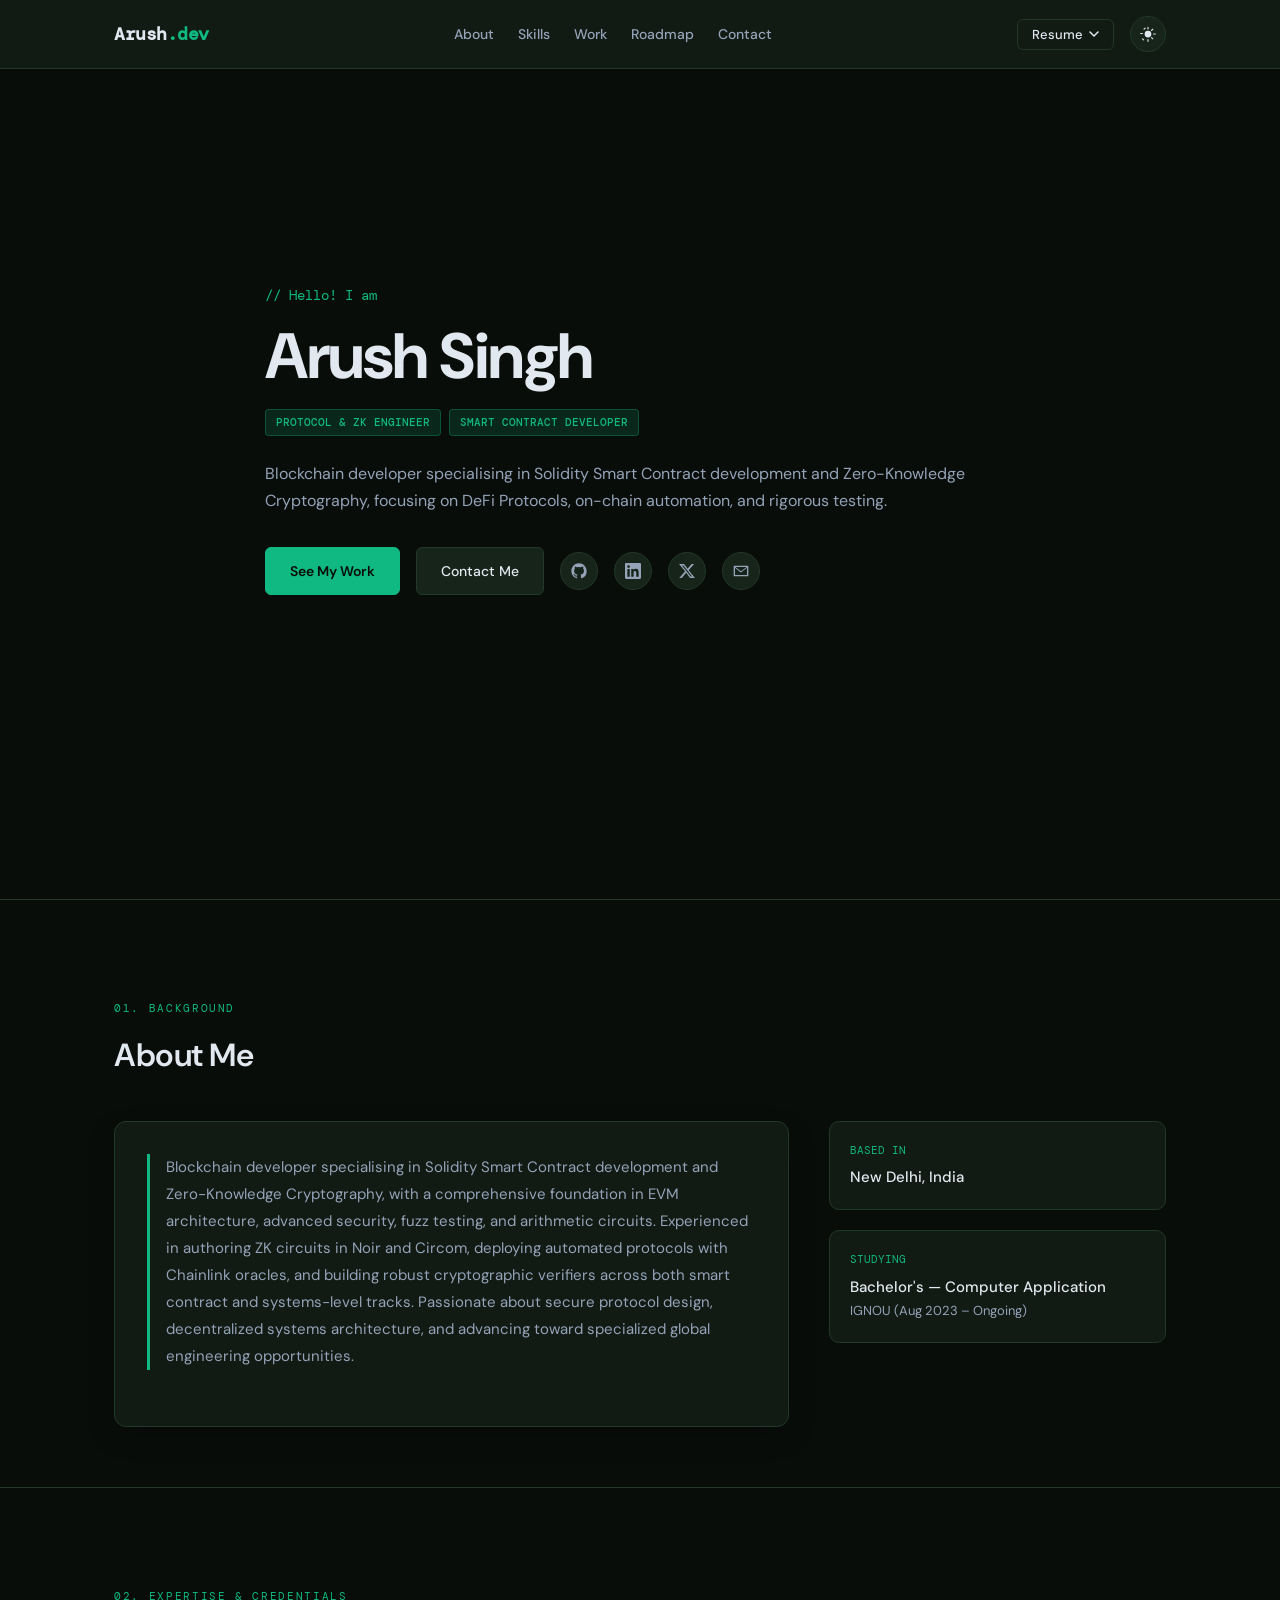
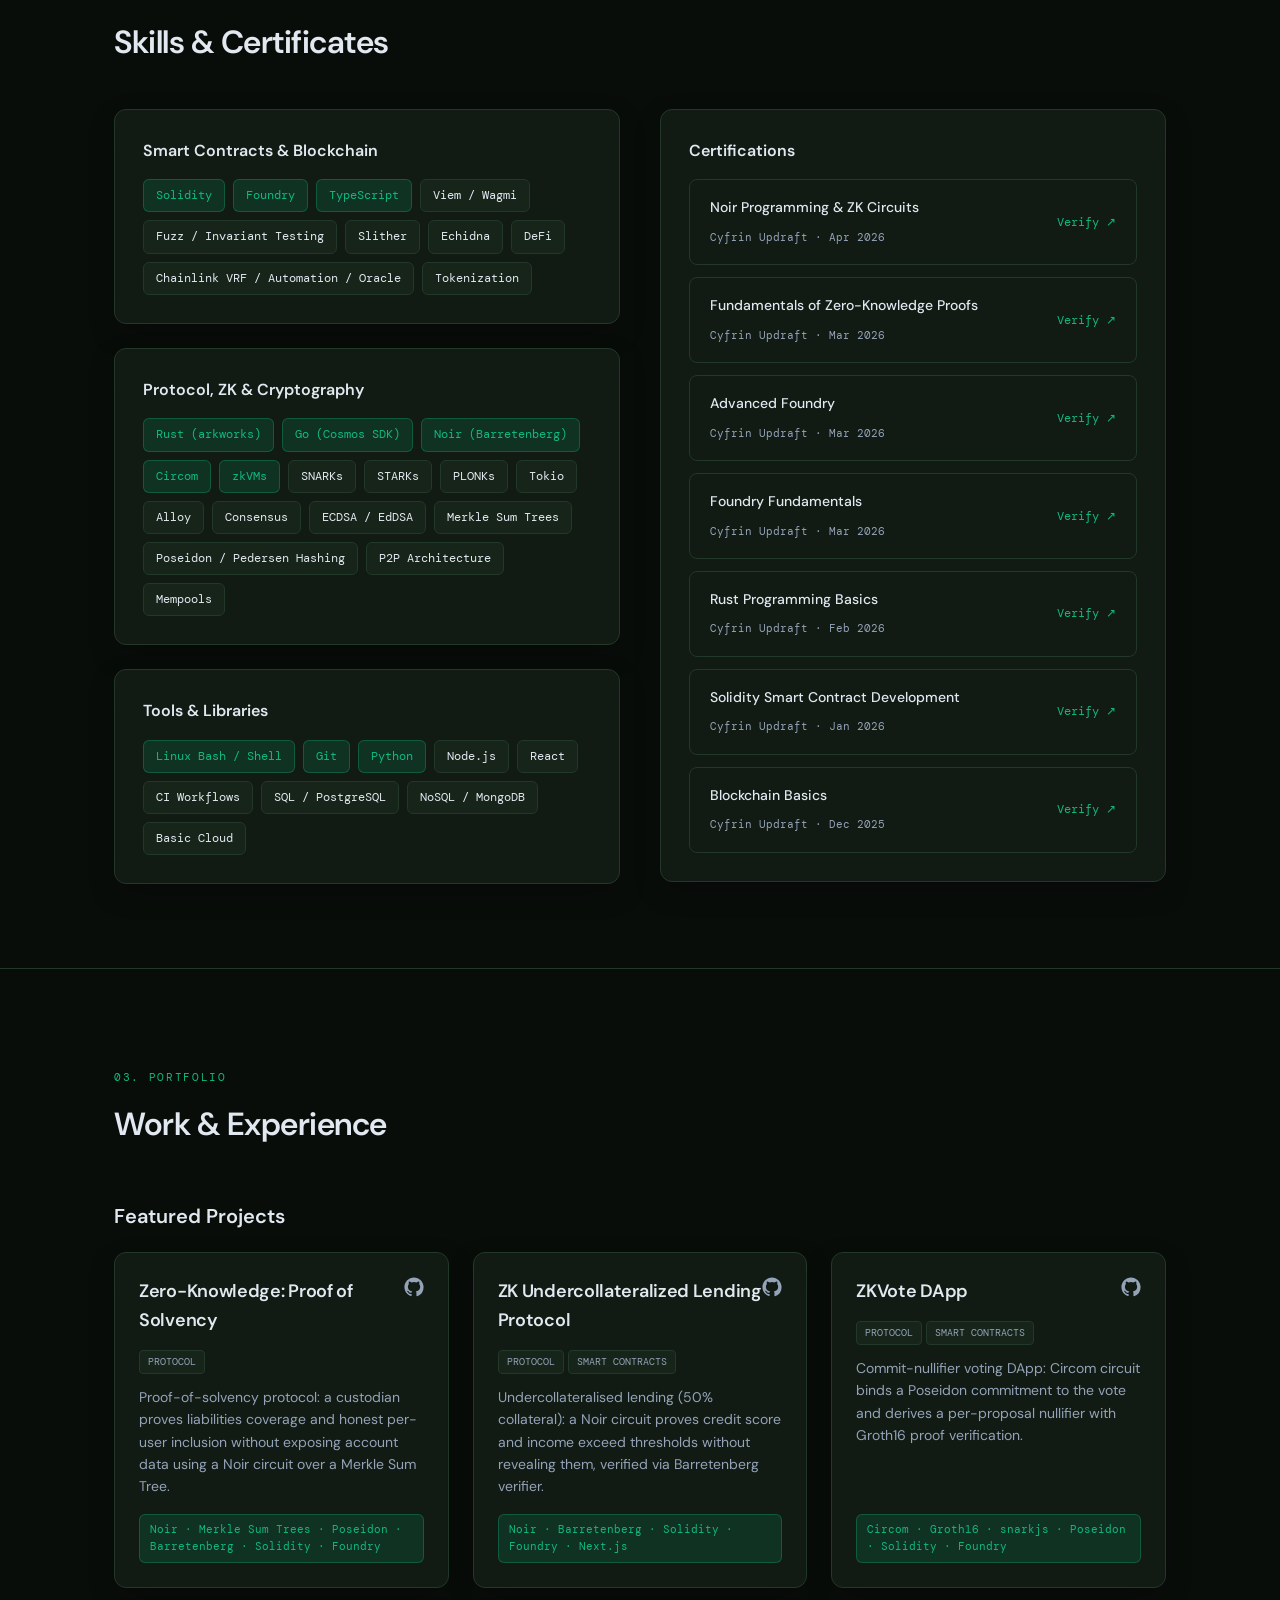
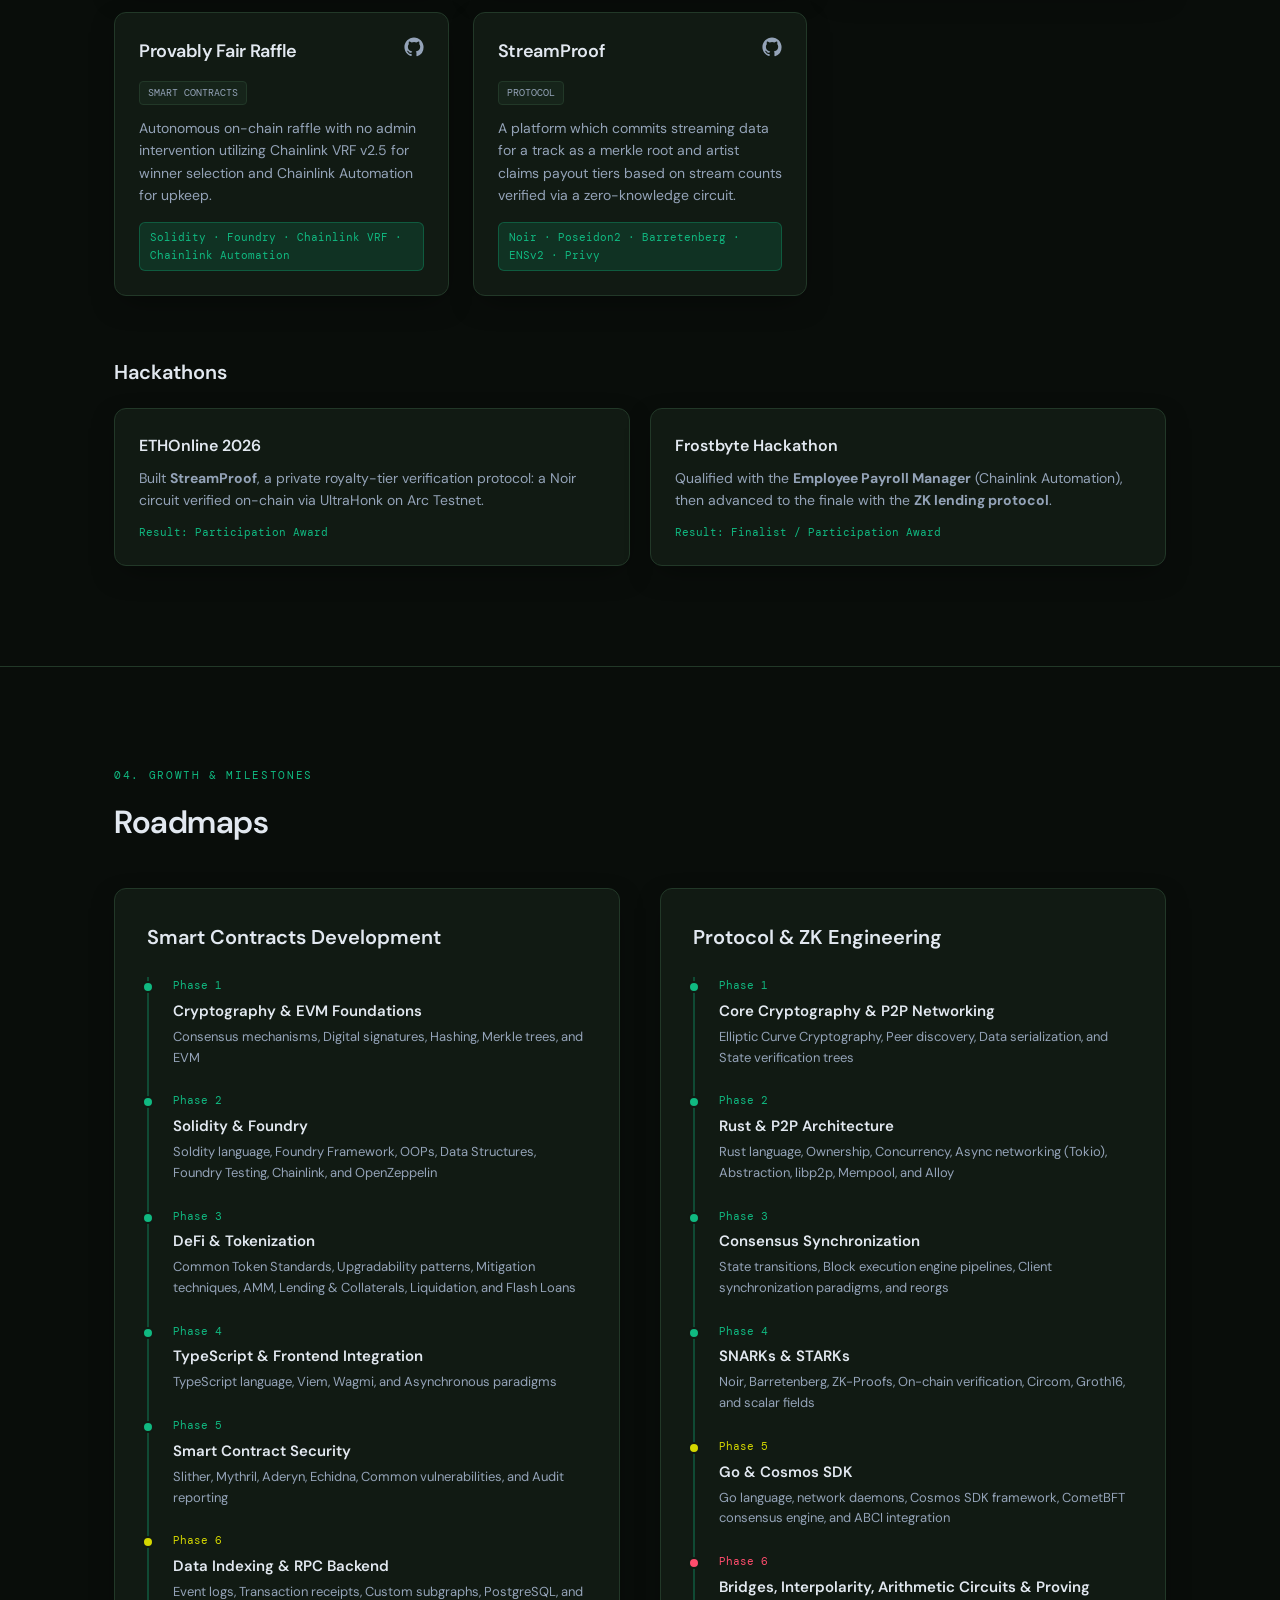
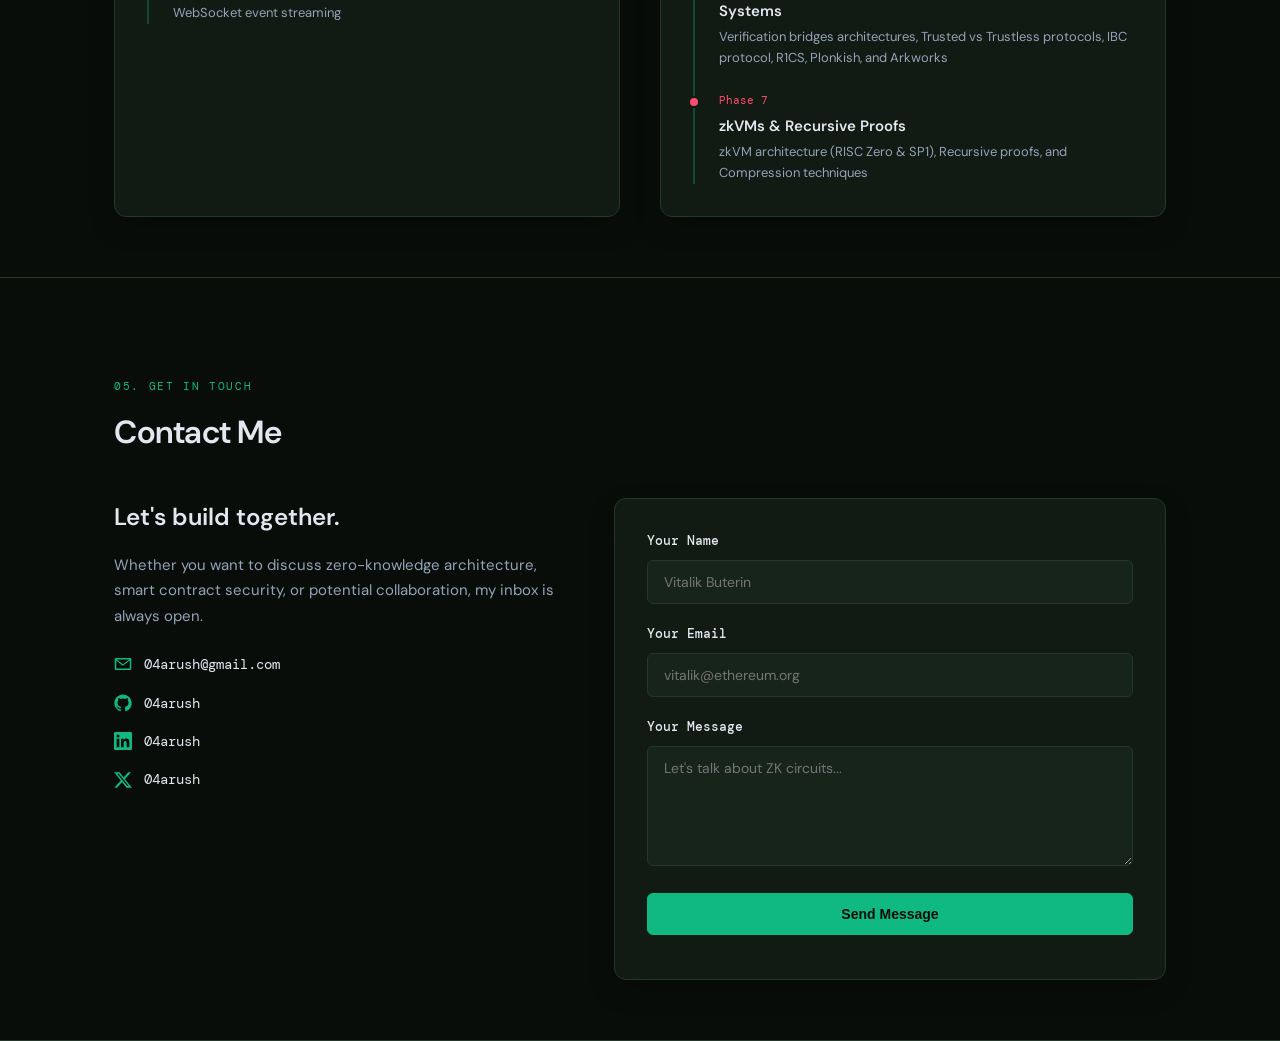
==== index.html @ 9baebab7 "Updated Portfolio" ====
<!DOCTYPE html>
<html lang="en" data-theme="dark">
<head>
    <meta charset="UTF-8">
    <meta name="viewport" content="width=device-width, initial-scale=1.0">
    <title>Arush Singh – Portfolio</title>
    <link href="https://fonts.googleapis.com/css2?family=DM+Sans:wght@300;400;500;600&amp;family=DM+Mono:wght@400;500&amp;display=swap" rel="stylesheet">
    <link rel="stylesheet" href="style.css">
</head>
<body>

    <!-- Permanent Header -->
    <header>
        <div class="nav-container">
            <a href="#" class="logo">Arush<span>.dev</span></a>
            <ul class="nav-links">
                <li><a href="#about">About</a></li>
                <li><a href="#skills">Skills</a></li>
                <li><a href="#work">Work</a></li>
                <li><a href="#roadmap">Roadmap</a></li>
                <li><a href="#contact">Contact</a></li>
            </ul>
            <div class="nav-right">
                <!-- Resume Dropdown -->
                <div class="resume-dropdown-wrapper">
                    <button class="resume-btn" id="resumeToggleBtn">
                        Resume
                        <svg width="10" height="6" viewBox="0 0 10 6" fill="none" xmlns="http://www.w3.org/2000/svg"><path d="M1 1L5 5L9 1" stroke="currentColor" stroke-width="1.5" stroke-linecap="round" stroke-linejoin="round"/></svg>
                    </button>
                    <div class="resume-popup" id="resumePopup">
                        <a href="sc_dev_resume.pdf">Smart Contracts Dev. Resume</a>
                        <a href="zk_eng_resume.pdf">Protocol &amp; ZK Eng. Resume</a>
                    </div>
                </div>

                <!-- Dark/Light Theme Switch -->
                <button class="theme-switch" id="themeSwitch" aria-label="Toggle Theme">
                    <!-- Sun Icon -->
                    <svg class="sun-icon" viewBox="0 0 24 24"><path d="M12 2.25a.75.75 0 0 1 .75.75v2.25a.75.75 0 0 1-1.5 0V3a.75.75 0 0 1 .75-.75ZM7.5 12a4.5 4.5 0 1 1 9 0 4.5 4.5 0 0 1-9 0ZM18.894 6.166a.75.75 0 0 0-1.06-1.06l-1.591 1.59a.75.75 0 1 0 1.06 1.061l1.591-1.59ZM21.75 11.25a.75.75 0 0 1 0 1.5h-2.25a.75.75 0 0 1 0-1.5h2.25ZM17.834 18.894a.75.75 0 0 0 1.06-1.06l-1.59-1.591a.75.75 0 1 0-1.061 1.06l1.59 1.591ZM12 18.75a.75.75 0 0 1 .75.75V21.75a.75.75 0 0 1-1.5 0v-2.25a.75.75 0 0 1 .75-.75ZM5.106 17.834a.75.75 0 0 0-1.06 1.06l1.59 1.591a.75.75 0 1 0 1.061-1.06l-1.59-1.591ZM2.25 12a.75.75 0 0 1 0-1.5h2.25a.75.75 0 0 1 0 1.5H2.25ZM6.166 5.106a.75.75 0 0 0 1.06 1.06l1.591-1.59a.75.75 0 1 0-1.06-1.061l-1.591 1.59Z"/></svg>
                    <!-- Moon Icon -->
                    <svg class="moon-icon" viewBox="0 0 24 24"><path d="M9.528 1.718a.75.75 0 0 1 .162.819A8.97 8.97 0 0 0 9 6a9 9 0 1 0 9 9 8.97 8.97 0 0 0-3.463-.69.75.75 0 0 1-.819-.162 9.002 9.002 0 0 1-5.21-3.43Z"/></svg>
                </button>
            </div>
        </div>
    </header>

    <!-- Hero Section -->
    <section class="hero">
        <div class="container">
            <div class="hero-content">
                <div class="hero-greeting">// Hello! I am</div>
                <h1 class="hero-name">Arush Singh</h1>
                <div class="hero-roles">
                    <span class="role-badge">Protocol &amp; ZK Engineer</span>
                    <span class="role-badge">Smart Contract Developer</span>
                </div>
                <p class="hero-desc">
                    Blockchain developer specialising in Solidity Smart Contract development and Zero-Knowledge Cryptography, focusing on DeFi Protocols, on-chain automation, and rigorous testing.
                </p>
                <div class="hero-actions">
                    <a href="#work" class="btn btn-primary">See My Work</a>
                    <a href="#contact" class="btn btn-secondary">Contact Me</a>
                    <div class="social-links">
                        <a href="https://github.com/04arush" class="social-icon-link" aria-label="GitHub" target="_blank">
                            <svg viewBox="0 0 24 24"><path d="M12 .5C5.73.5.5 5.73.5 12c0 5.09 3.29 9.39 7.86 10.91.57.1.78-.25.78-.55 0-.27-.01-1.13-.02-2.05-3.2.7-3.88-1.35-3.88-1.35-.53-1.34-1.29-1.7-1.29-1.7-1.05-.72.08-.71.08-.71 1.17.08 1.78 1.2 1.78 1.2 1.03 1.77 2.71 1.26 3.37.96.1-.75.4-1.26.73-1.55-2.55-.29-5.23-1.28-5.23-5.7 0-1.26.45-2.29 1.19-3.09-.12-.29-.52-1.46.11-3.04 0 0 .97-.31 3.18 1.18a11.06 11.06 0 0 1 5.79 0c2.2-1.49 3.17-1.18 3.17-1.18.63 1.58.23 2.75.11 3.04.74.8 1.19 1.83 1.19 3.09 0 4.43-2.69 5.41-5.25 5.7.41.36.78 1.07.78 2.15 0 1.55-.01 2.8-.01 3.18 0 .3.2.66.79.55A11.5 11.5 0 0 0 23.5 12c0-6.27-5.23-11.5-11.5-11.5z"/></svg>
                        </a>
                        <a href="https://linkedin.com/in/04arush" class="social-icon-link" aria-label="LinkedIn" target="_blank">
                            <svg viewBox="0 0 24 24"><path d="M20.45 20.45h-3.55v-5.57c0-1.33-.02-3.04-1.85-3.04-1.86 0-2.14 1.45-2.14 2.94v5.67H9.36V9h3.41v1.56h.05c.48-.9 1.64-1.85 3.38-1.85 3.61 0 4.28 2.38 4.28 5.47v6.27zM5.34 7.43a2.06 2.06 0 1 1 0-4.12 2.06 2.06 0 0 1 0 4.12zM7.12 20.45H3.56V9h3.56v11.45zM22.22 0H1.77C.79 0 0 .77 0 1.73v20.54C0 23.23.79 24 1.77 24h20.45c.98 0 1.78-.77 1.78-1.73V1.73C24 .77 23.2 0 22.22 0z"/></svg>
                        </a>
                        <a href="https://x.com/04arush" class="social-icon-link" aria-label="Twitter" target="_blank">
                            <svg viewBox="0 0 24 24"><path d="M18.9 1.65h3.68l-8.04 9.19L24 22.35h-7.41l-5.8-7.58-6.64 7.58H.46l8.6-9.83L0 1.65h7.6l5.24 6.93 6.06-6.93zm-1.29 18.5h2.04L6.49 3.73H4.3L17.61 20.15z"/></svg>
                        </a>
                        <a href="mailto:04arush@gmail.com" class="social-icon-link" aria-label="Email" target="_blank">
                            <svg viewBox="0 0 24 24"><path d="M2 4h20a1 1 0 0 1 1 1v14a1 1 0 0 1-1 1H2a1 1 0 0 1-1-1V5a1 1 0 0 1 1-1zm18.52 2H3.48L12 12.4 20.52 6zM3 7.24V18h18V7.24l-8.65 6.65a1 1 0 0 1-1.2 0L3 7.24z"/></svg>
                        </a>
                    </div>
                </div>
            </div>
        </div>
    </section>

    <!-- About Section -->
    <section id="about">
        <div class="container">
            <div class="section-title">01. Background</div>
            <h2 class="section-heading">About Me</h2>
            <div class="about-grid">
                <div class="about-card">
                    <p class="about-text">
                        Blockchain developer specialising in Solidity Smart Contract development and Zero-Knowledge Cryptography, with a comprehensive foundation in EVM architecture, advanced security, fuzz testing, and arithmetic circuits. Experienced in authoring ZK circuits in Noir and Circom, deploying automated protocols with Chainlink oracles, and building robust cryptographic verifiers across both smart contract and systems-level tracks. Passionate about secure protocol design, decentralized systems architecture, and advancing toward specialized global engineering opportunities.
                    </p>
                </div>
                <div class="about-meta-box">
                    <div class="meta-item">
                        <div class="meta-label">Based in</div>
                        <div class="meta-value">New Delhi, India</div>
                    </div>
                    <div class="meta-item">
                        <div class="meta-label">Studying</div>
                        <div class="meta-value">Bachelor's — Computer Application</div>
                        <div class="meta-sub">IGNOU (Aug 2023 – Ongoing)</div>
                    </div>
                </div>
            </div>
        </div>
    </section>

    <!-- Skills &amp; Certificates Section -->
    <section id="skills">
        <div class="container">
            <div class="section-title">02. Expertise &amp; Credentials</div>
            <h2 class="section-heading">Skills &amp; Certificates</h2>
            <div class="skills-container">
                <div>
                    <div class="category-box">
                        <h3 class="category-title">Smart Contracts &amp; Blockchain</h3>
                        <div class="skill-tags-flex">
                            <span class="skill-tag highlight">Solidity</span>
                            <span class="skill-tag highlight">Foundry</span>
                            <span class="skill-tag highlight">TypeScript</span>
                            <span class="skill-tag">Viem / Wagmi</span>
                            <span class="skill-tag">Fuzz / Invariant Testing</span>
                            <span class="skill-tag">Slither</span>
                            <span class="skill-tag">Echidna</span>
                            <span class="skill-tag">DeFi</span>
                            <span class="skill-tag">Chainlink VRF / Automation / Oracle</span>
                            <span class="skill-tag">Tokenization</span>
                        </div>
                    </div>
                    <div class="category-box">
                        <h3 class="category-title">Protocol, ZK &amp; Cryptography</h3>
                        <div class="skill-tags-flex">
                            <span class="skill-tag highlight">Rust (arkworks)</span>
                            <span class="skill-tag highlight">Go (Cosmos SDK)</span>
                            <span class="skill-tag highlight">Noir (Barretenberg)</span>
                            <span class="skill-tag highlight">Circom</span>
                            <span class="skill-tag highlight">zkVMs</span>
                            <span class="skill-tag">SNARKs</span>
                            <span class="skill-tag">STARKs</span>
                            <span class="skill-tag">PLONKs</span>
                            <span class="skill-tag">Tokio</span>
                            <span class="skill-tag">Alloy</span>
                            <span class="skill-tag">Consensus</span>
                            <span class="skill-tag">ECDSA / EdDSA</span>
                            <span class="skill-tag">Merkle Sum Trees</span>
                            <span class="skill-tag">Poseidon / Pedersen Hashing</span>
                            <span class="skill-tag">P2P Architecture</span>
                            <span class="skill-tag">Mempools</span>
                        </div>
                    </div>
                    <div class="category-box">
                        <h3 class="category-title">Tools &amp; Libraries</h3>
                        <div class="skill-tags-flex">
                            <span class="skill-tag highlight">Linux Bash / Shell</span>
                            <span class="skill-tag highlight">Git</span>
                            <span class="skill-tag highlight">Python</span>
                            <span class="skill-tag">Node.js</span>
                            <span class="skill-tag">React</span>
                            <span class="skill-tag">CI Workflows</span>
                            <span class="skill-tag">SQL / PostgreSQL</span>
                            <span class="skill-tag">NoSQL / MongoDB</span>
                            <span class="skill-tag">Basic Cloud</span>
                        </div>
                    </div>
                </div>

                <div>
                    <div class="category-box">
                        <h3 class="category-title">Certifications</h3>
                        <div class="cert-list">
                            <div class="cert-card">
                                <div class="cert-info">
                                    <h4>Noir Programming &amp; ZK Circuits</h4>
                                    <span>Cyfrin Updraft · Apr 2026</span>
                                </div>
                                <a href="https://profiles.cyfrin.io/u/arush/achievements/noir-programming-and-zk-circuits" class="cert-link" target="_blank">Verify ↗</a>
                            </div>
                            <div class="cert-card">
                                <div class="cert-info">
                                    <h4>Fundamentals of Zero-Knowledge Proofs</h4>
                                    <span>Cyfrin Updraft · Mar 2026</span>
                                </div>
                                <a href="https://profiles.cyfrin.io/u/arush/achievements/fundamentals-of-zero-knowledge-proofs" class="cert-link" target="_blank">Verify ↗</a>
                            </div>
                            <div class="cert-card">
                                <div class="cert-info">
                                    <h4>Advanced Foundry</h4>
                                    <span>Cyfrin Updraft · Mar 2026</span>
                                </div>
                                <a href="https://profiles.cyfrin.io/u/arush/achievements/advanced-foundry" class="cert-link" target="_blank">Verify ↗</a>
                            </div>
                            <div class="cert-card">
                                <div class="cert-info">
                                    <h4>Foundry Fundamentals</h4>
                                    <span>Cyfrin Updraft · Mar 2026</span>
                                </div>
                                <a href="https://profiles.cyfrin.io/u/arush/achievements/foundry" class="cert-link" target="_blank">Verify ↗</a>
                            </div>
                            <div class="cert-card">
                                <div class="cert-info">
                                    <h4>Rust Programming Basics</h4>
                                    <span>Cyfrin Updraft · Feb 2026</span>
                                </div>
                                <a href="https://profiles.cyfrin.io/u/arush/achievements/rust-programming-basics" class="cert-link" target="_blank">Verify ↗</a>
                            </div>
                            <div class="cert-card">
                                <div class="cert-info">
                                    <h4>Solidity Smart Contract Development</h4>
                                    <span>Cyfrin Updraft · Jan 2026</span>
                                </div>
                                <a href="https://profiles.cyfrin.io/u/arush/achievements/solidity" class="cert-link" target="_blank">Verify ↗</a>
                            </div>
                            <div class="cert-card">
                                <div class="cert-info">
                                    <h4>Blockchain Basics</h4>
                                    <span>Cyfrin Updraft · Dec 2025</span>
                                </div>
                                <a href="https://profiles.cyfrin.io/u/arush/achievements/blockchain-basics" class="cert-link" target="_blank">Verify ↗</a>
                            </div>
                        </div>
                    </div>
                </div>
            </div>
        </div>
    </section>

    <!-- Work Section -->
    <section id="work">
        <div class="container">
            <div class="section-title">03. Portfolio</div>

            <h2 class="section-heading">Work &amp; Experience</h2>

            <!-- Experience Subsection -->
            <!--<h2 class="work-subheading">Experience</h2>
            <div class="experience-list">
                <div class="experience-card">
                    <div class="experience-header">
                        <h4>Smart Contract &amp; ZK Engineer <span>— Freelance / Protocol Dev</span></h4>
                        <span class="experience-date">2025 – Present</span>
                    </div>
                    <p class="experience-desc">
                        Designing and auditing secure Solidity smart contracts, writing arithmetic circuits in Noir and Circom, and deploying decentralized protocols featuring automated keepers and cryptographic proof verifiers.
                    </p>
                    <div class="project-stack">Solidity · Foundry · Noir · Circom · Barretenberg</div>
                </div>

                <div class="experience-card">
                    <div class="experience-header">
                        <h4>Protocol Engineering &amp; Hackathons <span>— Builder &amp; Participant</span></h4>
                        <span class="experience-date">2025 – 2026</span>
                    </div>
                    <p class="experience-desc">
                        Participated in major global Web3 hackathons including ETHOnline and Frostbyte, prototyping privacy-preserving verification architectures and automated on-chain financial primitives.
                    </p>
                    <div class="project-stack">Chainlink Automation · Next.js · TypeScript · Viem</div>
                </div>
            </div>-->

            <h2 class="work-subheading" style="margin-top: 50px;">Featured Projects</h2>
            <div class="projects-grid">
                <div class="project-card">
                    <div>
                        <div class="project-header-row">
                            <h3 class="project-title">Zero-Knowledge: Proof of Solvency</h3>
                            <a href="https://github.com/04arush/ZK-Proof-of-Solvency" class="github-svg-link" aria-label="GitHub Repository" target="_blank">
                                <svg viewBox="0 0 24 24"><path d="M12 .5C5.73.5.5 5.73.5 12c0 5.09 3.29 9.39 7.86 10.91.57.1.78-.25.78-.55 0-.27-.01-1.13-.02-2.05-3.2.7-3.88-1.35-3.88-1.35-.53-1.34-1.29-1.7-1.29-1.7-1.05-.72.08-.71.08-.71 1.17.08 1.78 1.2 1.78 1.2 1.03 1.77 2.71 1.26 3.37.96.1-.75.4-1.26.73-1.55-2.55-.29-5.23-1.28-5.23-5.7 0-1.26.45-2.29 1.19-3.09-.12-.29-.52-1.46.11-3.04 0 0 .97-.31 3.18 1.18a11.06 11.06 0 0 1 5.79 0c2.2-1.49 3.17-1.18 3.17-1.18.63 1.58.23 2.75.11 3.04.74.8 1.19 1.83 1.19 3.09 0 4.43-2.69 5.41-5.25 5.7.41.36.78 1.07.78 2.15 0 1.55-.01 2.8-.01 3.18 0 .3.2.66.79.55A11.5 11.5 0 0 0 23.5 12c0-6.27-5.23-11.5-11.5-11.5z"/></svg>
                            </a>
                        </div>
                        <span class="project-badge">Protocol</span>
                        <p class="project-desc">
                            Proof-of-solvency protocol: a custodian proves liabilities coverage and honest per-user inclusion without exposing account data using a Noir circuit over a Merkle Sum Tree.
                        </p>
                    </div>
                    <div class="project-stack">Noir · Merkle Sum Trees · Poseidon · Barretenberg · Solidity · Foundry</div>
                </div>

                <div class="project-card">
                    <div>
                        <div class="project-header-row">
                            <h3 class="project-title">ZK Undercollateralized Lending Protocol</h3>
                            <a href="https://github.com/04arush/ZK-Powered-Uncollateralized-Lending-Protocol" class="github-svg-link" aria-label="GitHub Repository" target="_blank">
                                <svg viewBox="0 0 24 24"><path d="M12 .5C5.73.5.5 5.73.5 12c0 5.09 3.29 9.39 7.86 10.91.57.1.78-.25.78-.55 0-.27-.01-1.13-.02-2.05-3.2.7-3.88-1.35-3.88-1.35-.53-1.34-1.29-1.7-1.29-1.7-1.05-.72.08-.71.08-.71 1.17.08 1.78 1.2 1.78 1.2 1.03 1.77 2.71 1.26 3.37.96.1-.75.4-1.26.73-1.55-2.55-.29-5.23-1.28-5.23-5.7 0-1.26.45-2.29 1.19-3.09-.12-.29-.52-1.46.11-3.04 0 0 .97-.31 3.18 1.18a11.06 11.06 0 0 1 5.79 0c2.2-1.49 3.17-1.18 3.17-1.18.63 1.58.23 2.75.11 3.04.74.8 1.19 1.83 1.19 3.09 0 4.43-2.69 5.41-5.25 5.7.41.36.78 1.07.78 2.15 0 1.55-.01 2.8-.01 3.18 0 .3.2.66.79.55A11.5 11.5 0 0 0 23.5 12c0-6.27-5.23-11.5-11.5-11.5z"/></svg>
                            </a>
                        </div>
                        <span class="project-badge">Protocol</span>
                        <span class="project-badge">Smart Contracts</span>
                        <p class="project-desc">
                            Undercollateralised lending (50% collateral): a Noir circuit proves credit score and income exceed thresholds without revealing them, verified via Barretenberg verifier.
                        </p>
                    </div>
                    <div class="project-stack">Noir · Barretenberg · Solidity · Foundry · Next.js</div>
                </div>

                <div class="project-card">
                    <div>
                        <div class="project-header-row">
                            <h3 class="project-title">ZKVote DApp</h3>
                            <a href="https://github.com/04arush/ZKVote" class="github-svg-link" aria-label="GitHub Repository" target="_blank">
                                <svg viewBox="0 0 24 24"><path d="M12 .5C5.73.5.5 5.73.5 12c0 5.09 3.29 9.39 7.86 10.91.57.1.78-.25.78-.55 0-.27-.01-1.13-.02-2.05-3.2.7-3.88-1.35-3.88-1.35-.53-1.34-1.29-1.7-1.29-1.7-1.05-.72.08-.71.08-.71 1.17.08 1.78 1.2 1.78 1.2 1.03 1.77 2.71 1.26 3.37.96.1-.75.4-1.26.73-1.55-2.55-.29-5.23-1.28-5.23-5.7 0-1.26.45-2.29 1.19-3.09-.12-.29-.52-1.46.11-3.04 0 0 .97-.31 3.18 1.18a11.06 11.06 0 0 1 5.79 0c2.2-1.49 3.17-1.18 3.17-1.18.63 1.58.23 2.75.11 3.04.74.8 1.19 1.83 1.19 3.09 0 4.43-2.69 5.41-5.25 5.7.41.36.78 1.07.78 2.15 0 1.55-.01 2.8-.01 3.18 0 .3.2.66.79.55A11.5 11.5 0 0 0 23.5 12c0-6.27-5.23-11.5-11.5-11.5z"/></svg>
                            </a>
                        </div>
                        <span class="project-badge">Protocol</span>
                        <span class="project-badge">Smart Contracts</span>
                        <p class="project-desc">
                            Commit-nullifier voting DApp: Circom circuit binds a Poseidon commitment to the vote and derives a per-proposal nullifier with Groth16 proof verification.
                        </p>
                    </div>
                    <div class="project-stack">Circom · Groth16 · snarkjs · Poseidon · Solidity · Foundry</div>
                </div>

                <div class="project-card">
                    <div>
                        <div class="project-header-row">
                            <h3 class="project-title">Provably Fair Raffle</h3>
                            <a href="https://github.com/04arush/Raffle-Contest" class="github-svg-link" aria-label="GitHub Repository" target="_blank">
                                <svg viewBox="0 0 24 24"><path d="M12 .5C5.73.5.5 5.73.5 12c0 5.09 3.29 9.39 7.86 10.91.57.1.78-.25.78-.55 0-.27-.01-1.13-.02-2.05-3.2.7-3.88-1.35-3.88-1.35-.53-1.34-1.29-1.7-1.29-1.7-1.05-.72.08-.71.08-.71 1.17.08 1.78 1.2 1.78 1.2 1.03 1.77 2.71 1.26 3.37.96.1-.75.4-1.26.73-1.55-2.55-.29-5.23-1.28-5.23-5.7 0-1.26.45-2.29 1.19-3.09-.12-.29-.52-1.46.11-3.04 0 0 .97-.31 3.18 1.18a11.06 11.06 0 0 1 5.79 0c2.2-1.49 3.17-1.18 3.17-1.18.63 1.58.23 2.75.11 3.04.74.8 1.19 1.83 1.19 3.09 0 4.43-2.69 5.41-5.25 5.7.41.36.78 1.07.78 2.15 0 1.55-.01 2.8-.01 3.18 0 .3.2.66.79.55A11.5 11.5 0 0 0 23.5 12c0-6.27-5.23-11.5-11.5-11.5z"/></svg>
                            </a>
                        </div>
                        <span class="project-badge">Smart Contracts</span>
                        <p class="project-desc">
                            Autonomous on-chain raffle with no admin intervention utilizing Chainlink VRF v2.5 for winner selection and Chainlink Automation for upkeep.
                        </p>
                    </div>
                    <div class="project-stack">Solidity · Foundry · Chainlink VRF · Chainlink Automation</div>
                </div>

                <div class="project-card">
                    <div>
                        <div class="project-header-row">
                            <h3 class="project-title">StreamProof</h3>
                            <a href="https://github.com/04arush/StreamProof" class="github-svg-link" aria-label="GitHub Repository" target="_blank">
                                <svg viewBox="0 0 24 24"><path d="M12 .5C5.73.5.5 5.73.5 12c0 5.09 3.29 9.39 7.86 10.91.57.1.78-.25.78-.55 0-.27-.01-1.13-.02-2.05-3.2.7-3.88-1.35-3.88-1.35-.53-1.34-1.29-1.7-1.29-1.7-1.05-.72.08-.71.08-.71 1.17.08 1.78 1.2 1.78 1.2 1.03 1.77 2.71 1.26 3.37.96.1-.75.4-1.26.73-1.55-2.55-.29-5.23-1.28-5.23-5.7 0-1.26.45-2.29 1.19-3.09-.12-.29-.52-1.46.11-3.04 0 0 .97-.31 3.18 1.18a11.06 11.06 0 0 1 5.79 0c2.2-1.49 3.17-1.18 3.17-1.18.63 1.58.23 2.75.11 3.04.74.8 1.19 1.83 1.19 3.09 0 4.43-2.69 5.41-5.25 5.7.41.36.78 1.07.78 2.15 0 1.55-.01 2.8-.01 3.18 0 .3.2.66.79.55A11.5 11.5 0 0 0 23.5 12c0-6.27-5.23-11.5-11.5-11.5z"/></svg>
                            </a>
                        </div>
                        <span class="project-badge">Protocol</span>
                        <p class="project-desc">
                            A platform which commits streaming data for a track as a merkle root and artist claims payout tiers based on stream counts verified via a zero-knowledge circuit.
                        </p>
                    </div>
                    <div class="project-stack">Noir · Poseidon2 · Barretenberg · ENSv2 · Privy</div>
                </div>
            </div>

            <!--<h3 class="work-subheading">Open Source Contributions</h3>
            <div class="os-grid">
                <div class="os-card">
                    <h4>Contribution Placeholder One <span>#PR 42</span></h4>
                    <p>Contributed bug fixes, gas optimization adjustments, or tooling improvements to ecosystem repositories.</p>
                    <div class="project-stack">Repository / Ecosystem Tooling</div>
                </div>
                <div class="os-card">
                    <h4>Contribution Placeholder Two <span>#PR 108</span></h4>
                    <p>Enhanced circuit test coverage or documentation updates for ZK development toolchains.</p>
                    <div class="project-stack">Noir / Barretenberg Stack</div>
                </div>
            </div>-->

            <h3 class="work-subheading">Hackathons</h3>
            <div class="hackathon-grid">
                <div class="hackathon-card">
                    <h4>ETHOnline 2026</h4>
                    <p>Built <b>StreamProof</b>, a private royalty-tier verification protocol: a Noir circuit verified on-chain via UltraHonk on Arc Testnet.</p>
                    <div class="hackathon-meta">
                        <span>Result: Participation Award</span>
                    </div>
                </div>
                <div class="hackathon-card">
                    <h4>Frostbyte Hackathon</h4>
                    <p>Qualified with the <b>Employee Payroll Manager</b> (Chainlink Automation), then advanced to the finale with the <b>ZK lending protocol</b>.</p>
                    <div class="hackathon-meta">
                        <span>Result: Finalist / Participation Award</span>
                    </div>
                </div>
            </div>
        </div>
    </section>

    <!-- Roadmap Section -->
    <section id="roadmap">
        <div class="container">
            <div class="section-title">04. Growth &amp; Milestones</div>
            <h2 class="section-heading">Roadmaps</h2>
            <div class="roadmap-container">
                <div class="roadmap-box">
                    <h3>Smart Contracts Development</h3>
                    <div class="timeline">
                        <div class="timeline-item">
                            <div class="timeline-date">Phase 1</div>
                            <div class="timeline-title">Cryptography &amp; EVM Foundations</div>
                            <div class="timeline-desc">Consensus mechanisms, Digital signatures, Hashing, Merkle trees, and EVM</div>
                        </div>
                        <div class="timeline-item">
                            <div class="timeline-date">Phase 2</div>
                            <div class="timeline-title">Solidity &amp; Foundry</div>
                            <div class="timeline-desc">Soldity language, Foundry Framework, OOPs, Data Structures, Foundry Testing, Chainlink, and OpenZeppelin</div>
                        </div>
                        <div class="timeline-item">
                            <div class="timeline-date">Phase 3</div>
                            <div class="timeline-title">DeFi &amp; Tokenization</div>
                            <div class="timeline-desc">Common Token Standards, Upgradability patterns, Mitigation techniques, AMM, Lending & Collaterals, Liquidation, and Flash Loans</div>
                        </div>
                        <div class="timeline-item">
                            <div class="timeline-date">Phase 4</div>
                            <div class="timeline-title">TypeScript &amp; Frontend Integration</div>
                            <div class="timeline-desc">TypeScript language, Viem, Wagmi, and Asynchronous paradigms</div>
                        </div>
                        <div class="timeline-item">
                            <div class="timeline-date">Phase 5</div>
                            <div class="timeline-title">Smart Contract Security</div>
                            <div class="timeline-desc">Slither, Mythril, Aderyn, Echidna, Common vulnerabilities, and Audit reporting</div>
                        </div>
                        <div class="timeline-item" id="timeline-item-ongoing">
                            <div class="timeline-date" id="timeline-date-ongoing">Phase 6</div>
                            <div class="timeline-title">Data Indexing &amp; RPC Backend</div>
                            <div class="timeline-desc">Event logs, Transaction receipts, Custom subgraphs, PostgreSQL, and WebSocket event streaming</div>
                        </div>
                    </div>
                </div>

                <div class="roadmap-box">
                    <h3>Protocol &amp; ZK Engineering</h3>
                    <div class="timeline">
                        <div class="timeline-item">
                            <div class="timeline-date">Phase 1</div>
                            <div class="timeline-title">Core Cryptography &amp; P2P Networking</div>
                            <div class="timeline-desc">Elliptic Curve Cryptography, Peer discovery, Data serialization, and State verification trees</div>
                        </div>
                        <div class="timeline-item">
                            <div class="timeline-date">Phase 2</div>
                            <div class="timeline-title">Rust &amp; P2P Architecture</div>
                            <div class="timeline-desc">Rust language, Ownership, Concurrency, Async networking (Tokio), Abstraction, libp2p, Mempool, and Alloy</div>
                        </div>
                        <div class="timeline-item">
                            <div class="timeline-date">Phase 3</div>
                            <div class="timeline-title">Consensus Synchronization</div>
                            <div class="timeline-desc">State transitions, Block execution engine pipelines, Client synchronization paradigms, and reorgs</div>
                        </div>
                        <div class="timeline-item">
                            <div class="timeline-date">Phase 4</div>
                            <div class="timeline-title">SNARKs &amp; STARKs</div>
                            <div class="timeline-desc">Noir, Barretenberg, ZK-Proofs, On-chain verification, Circom, Groth16, and scalar fields</div>
                        </div>
                        <div class="timeline-item" id="timeline-item-ongoing">
                            <div class="timeline-date" id="timeline-date-ongoing">Phase 5</div>
                            <div class="timeline-title">Go &amp; Cosmos SDK</div>
                            <div class="timeline-desc">Go language, network daemons, Cosmos SDK framework, CometBFT consensus engine, and ABCI integration</div>
                        </div>
                        <div class="timeline-item" id="timeline-item-upcoming">
                            <div class="timeline-date" id="timeline-date-upcoming">Phase 6</div>
                            <div class="timeline-title">Bridges, Interpolarity, Arithmetic Circuits &amp; Proving Systems</div>
                            <div class="timeline-desc">Verification bridges architectures, Trusted vs Trustless protocols, IBC protocol, R1CS, Plonkish, and Arkworks</div>
                        </div>
                        <div class="timeline-item" id="timeline-item-upcoming">
                            <div class="timeline-date" id="timeline-date-upcoming">Phase 7</div>
                            <div class="timeline-title">zkVMs &amp; Recursive Proofs</div>
                            <div class="timeline-desc">zkVM architecture (RISC Zero & SP1), Recursive proofs, and Compression techniques</div>
                        </div>
                    </div>
                </div>
            </div>
        </div>
    </section>

    <!-- Contact Section -->
    <section id="contact">
        <div class="container">
            <div class="section-title">05. Get in Touch</div>
            <h2 class="section-heading">Contact Me</h2>
            <div class="contact-grid">
                <div class="contact-info-side">
                    <h3>Let's build together.</h3>
                    <p>
                        Whether you want to discuss zero-knowledge architecture, smart contract security, or potential collaboration, my inbox is always open.
                    </p>
                    <div class="contact-direct-links">
                        <a href="mailto:04arush@gmail.com" class="contact-direct-item">
                            <svg viewBox="0 0 24 24"><path d="M2 4h20a1 1 0 0 1 1 1v14a1 1 0 0 1-1 1H2a1 1 0 0 1-1-1V5a1 1 0 0 1 1-1zm18.52 2H3.48L12 12.4 20.52 6zM3 7.24V18h18V7.24l-8.65 6.65a1 1 0 0 1-1.2 0L3 7.24z"/></svg>
                            04arush@gmail.com
                        </a>
                        <a href="https://github.com/04arush" class="contact-direct-item" target="_blank">
                            <svg viewBox="0 0 24 24"><path d="M12 .5C5.73.5.5 5.73.5 12c0 5.09 3.29 9.39 7.86 10.91.57.1.78-.25.78-.55 0-.27-.01-1.13-.02-2.05-3.2.7-3.88-1.35-3.88-1.35-.53-1.34-1.29-1.7-1.29-1.7-1.05-.72.08-.71.08-.71 1.17.08 1.78 1.2 1.78 1.2 1.03 1.77 2.71 1.26 3.37.96.1-.75.4-1.26.73-1.55-2.55-.29-5.23-1.28-5.23-5.7 0-1.26.45-2.29 1.19-3.09-.12-.29-.52-1.46.11-3.04 0 0 .97-.31 3.18 1.18a11.06 11.06 0 0 1 5.79 0c2.2-1.49 3.17-1.18 3.17-1.18.63 1.58.23 2.75.11 3.04.74.8 1.19 1.83 1.19 3.09 0 4.43-2.69 5.41-5.25 5.7.41.36.78 1.07.78 2.15 0 1.55-.01 2.8-.01 3.18 0 .3.2.66.79.55A11.5 11.5 0 0 0 23.5 12c0-6.27-5.23-11.5-11.5-11.5z"/></svg>
                            04arush
                        </a>
                        <a href="https://linkedin.com/in/04arush" class="contact-direct-item" target="_blank">
                            <svg viewBox="0 0 24 24"><path d="M20.45 20.45h-3.55v-5.57c0-1.33-.02-3.04-1.85-3.04-1.86 0-2.14 1.45-2.14 2.94v5.67H9.36V9h3.41v1.56h.05c.48-.9 1.64-1.85 3.38-1.85 3.61 0 4.28 2.38 4.28 5.47v6.27zM5.34 7.43a2.06 2.06 0 1 1 0-4.12 2.06 2.06 0 0 1 0 4.12zM7.12 20.45H3.56V9h3.56v11.45zM22.22 0H1.77C.79 0 0 .77 0 1.73v20.54C0 23.23.79 24 1.77 24h20.45c.98 0 1.78-.77 1.78-1.73V1.73C24 .77 23.2 0 22.22 0z"/></svg>
                            04arush
                        </a>
                        <a href="https://x.com/04arush" class="contact-direct-item" target="_blank">
                            <svg viewBox="0 0 24 24"><path d="M18.9 1.65h3.68l-8.04 9.19L24 22.35h-7.41l-5.8-7.58-6.64 7.58H.46l8.6-9.83L0 1.65h7.6l5.24 6.93 6.06-6.93zm-1.29 18.5h2.04L6.49 3.73H4.3L17.61 20.15z"/></svg>
                            04arush
                        </a>
                    </div>
                </div>
                <div class="contact-form-card">
                    <form id="contactForm" action="https://api.web3forms.com/submit" method="POST">
                        <input type="hidden" name="access_key" value="YOUR_WEB3FORMS_ACCESS_KEY">

                        <div class="form-group">
                            <label for="name">Your Name</label>
                            <input type="text" id="name" name="name" class="form-control" required placeholder="Vitalik Buterin">
                        </div>
                        <div class="form-group">
                            <label for="email">Your Email</label>
                            <input type="email" id="email" name="email" class="form-control" required placeholder="vitalik@ethereum.org">
                        </div>
                        <div class="form-group">
                            <label for="message">Your Message</label>
                            <textarea id="message" name="message" class="form-control" required placeholder="Let's talk about ZK circuits..."></textarea>
                        </div>
                        <button type="submit" class="btn btn-primary" style="width: 100%; justify-content: center;">Send Message</button>
                        <div id="formStatus" class="form-status"></div>
                    </form>
                </div>
            </div>
        </div>
    </section>

    <script src="script.js"></script>
</body>
</html>
---- style.css ----
:root {
    --bg-dark: #090d0a;
    --surface-dark: #111a13;
    --surface-card-dark: #16241a;
    --text-dark: #e2e8f0;
    --text-muted-dark: #94a3b8;
    --border-dark: #223828;

    --bg-light: #f1f5f2;
    --surface-light: #ffffff;
    --surface-card-light: #f8faf9;
    --text-light: #1e293b;
    --text-muted-light: #64748b;
    --border-light: #cbd5e1;

    --green-primary: #10b981;
    --green-hover: #059669;
    --green-dim: rgba(16, 185, 129, 0.15);
    --green-border: rgba(16, 185, 129, 0.3);

    --yellow-primary: #d4d700;
    --red-primary: #ff4d6d;

    --transition-speed: 0.3s;
}

[data-theme="dark"] {
    --bg: var(--bg-dark);
    --surface: var(--surface-dark);
    --surface-card: var(--surface-card-dark);
    --text: var(--text-dark);
    --text-muted: var(--text-muted-dark);
    --border: var(--border-dark);
    --shadow: 0 10px 30px -10px rgba(0, 0, 0, 0.5);
}

[data-theme="light"] {
    --bg: var(--bg-light);
    --surface: var(--surface-light);
    --surface-card: var(--surface-card-light);
    --text: var(--text-light);
    --text-muted: var(--text-muted-light);
    --border: var(--border-light);
    --shadow: 0 10px 25px -5px rgba(0, 0, 0, 0.08);
}

*, *::before, *::after {
    box-sizing: border-box;
    margin: 0;
    padding: 0;
}

html {
    scroll-behavior: smooth;
}

body {
    font-family: 'DM Sans', sans-serif;
    background-color: var(--bg);
    color: var(--text);
    line-height: 1.6;
    transition: background-color var(--transition-speed), color var(--transition-speed);
}

.container {
    max-width: 1100px;
    margin: 0 auto;
    padding: 0 24px;
}

header {
    position: fixed;
    top: 0;
    left: 0;
    width: 100%;
    background: var(--surface);
    border-bottom: 1px solid var(--border);
    z-index: 1000;
    backdrop-filter: blur(10px);
    transition: background var(--transition-speed), border-color var(--transition-speed);
}

.nav-container {
    max-width: 1100px;
    margin: 0 auto;
    padding: 16px 24px;
    display: flex;
    align-items: center;
    justify-content: space-between;
}

.logo {
    font-size: 18px;
    font-weight: 600;
    color: var(--text);
    text-decoration: none;
    font-family: 'DM Mono', monospace;
    letter-spacing: -0.5px;
}

.logo span {
    color: var(--green-primary);
}

.nav-links {
    display: flex;
    align-items: center;
    gap: 24px;
    list-style: none;
}

.nav-links a {
    text-decoration: none;
    color: var(--text-muted);
    font-size: 14px;
    font-weight: 500;
    transition: color 0.2s;
}

.nav-links a:hover, .nav-links a.active {
    color: var(--green-primary);
}

.nav-right {
    display: flex;
    align-items: center;
    gap: 16px;
}

.resume-dropdown-wrapper {
    position: relative;
}

.resume-btn {
    background: transparent;
    border: 1px solid var(--border);
    color: var(--text);
    padding: 6px 14px;
    font-size: 13px;
    font-weight: 500;
    border-radius: 6px;
    cursor: pointer;
    display: flex;
    align-items: center;
    gap: 6px;
    font-family: 'DM Sans', sans-serif;
    transition: all 0.2s;
}

.resume-btn:hover {
    border-color: var(--green-primary);
    color: var(--green-primary);
}

.resume-popup {
    position: absolute;
    top: calc(100% + 8px);
    right: 0;
    background: var(--surface);
    border: 1px solid var(--border);
    border-radius: 8px;
    padding: 8px;
    width: 220px;
    box-shadow: var(--shadow);
    display: none;
    flex-direction: column;
    gap: 4px;
    z-index: 1001;
}

.resume-popup.show {
    display: flex;
}

.resume-popup a {
    text-decoration: none;
    color: var(--text);
    font-size: 12px;
    padding: 8px 12px;
    border-radius: 4px;
    display: block;
    transition: background 0.2s, color 0.2s;
}

.resume-popup a:hover {
    background: var(--green-dim);
    color: var(--green-primary);
}

.theme-switch {
    background: var(--surface-card);
    border: 1px solid var(--border);
    border-radius: 50%;
    width: 36px;
    height: 36px;
    display: flex;
    align-items: center;
    justify-content: center;
    cursor: pointer;
    color: var(--text);
    transition: all 0.2s;
}

.theme-switch:hover {
    border-color: var(--green-primary);
    color: var(--green-primary);
}

.theme-switch svg {
    width: 18px;
    height: 18px;
    fill: currentColor;
}

[data-theme="dark"] .sun-icon { display: block; }
[data-theme="dark"] .moon-icon { display: none; }
[data-theme="light"] .sun-icon { display: none; }
[data-theme="light"] .moon-icon { display: block; }

section {
    padding: 100px 0 60px 0;
    border-bottom: 1px solid var(--border);
}

.section-title {
    font-size: 11px;
    font-family: 'DM Mono', monospace;
    text-transform: uppercase;
    letter-spacing: 0.15em;
    color: var(--green-primary);
    margin-bottom: 12px;
}

.section-heading {
    font-size: 32px;
    font-weight: 600;
    letter-spacing: -0.5px;
    margin-bottom: 40px;
}

.hero {
    min-height: 100vh;
    display: flex;
    align-items: center;
    padding-top: 80px;
    border-bottom: 1px solid var(--border);
}

.hero-content {
    max-width: 750px;
}

.hero-greeting {
    font-family: 'DM Mono', monospace;
    font-size: 14px;
    color: var(--green-primary);
    margin-bottom: 16px;
}

.hero-name {
    font-size: clamp(40px, 7vw, 64px);
    font-weight: 700;
    letter-spacing: -1.5px;
    line-height: 1.1;
    margin-bottom: 16px;
}

.hero-roles {
    display: flex;
    flex-wrap: wrap;
    gap: 8px;
    margin-bottom: 24px;
}

.role-badge {
    font-family: 'DM Mono', monospace;
    font-size: 11px;
    font-weight: 500;
    text-transform: uppercase;
    padding: 4px 10px;
    background: var(--green-dim);
    color: var(--green-primary);
    border: 1px solid var(--green-border);
    border-radius: 4px;
}

.hero-desc {
    font-size: 16px;
    color: var(--text-muted);
    line-height: 1.7;
    margin-bottom: 32px;
}

.hero-actions {
    display: flex;
    flex-wrap: wrap;
    align-items: center;
    gap: 16px;
    margin-bottom: 40px;
}

.btn {
    display: inline-flex;
    align-items: center;
    gap: 8px;
    padding: 12px 24px;
    border-radius: 6px;
    font-weight: 500;
    font-size: 14px;
    text-decoration: none;
    transition: all 0.2s;
    cursor: pointer;
}

.btn-primary {
    background: var(--green-primary);
    color: #090d0a;
    border: 1px solid var(--green-primary);
    font-weight: 600;
}

.btn-primary:hover {
    background: var(--green-hover);
}

.btn-secondary {
    background: var(--surface-card);
    color: var(--text);
    border: 1px solid var(--border);
}

.btn-secondary:hover {
    border-color: var(--green-primary);
    color: var(--green-primary);
}

.social-links {
    display: flex;
    gap: 16px;
    align-items: center;
}

.social-icon-link {
    width: 38px;
    height: 38px;
    border-radius: 50%;
    background: var(--surface-card);
    border: 1px solid var(--border);
    display: flex;
    align-items: center;
    justify-content: center;
    color: var(--text-muted);
    transition: all 0.2s;
}

.social-icon-link svg {
    width: 16px;
    height: 16px;
    fill: currentColor;
}

.social-icon-link:hover {
    border-color: var(--green-primary);
    color: var(--green-primary);
    transform: translateY(-2px);
}

.about-grid {
    display: grid;
    grid-template-columns: 2fr 1fr;
    gap: 40px;
}

.about-card {
    background: var(--surface);
    border: 1px solid var(--border);
    border-radius: 12px;
    padding: 32px;
    box-shadow: var(--shadow);
}

.about-text {
    font-size: 15px;
    color: var(--text-muted);
    line-height: 1.8;
    border-left: 3px solid var(--green-primary);
    padding-left: 16px;
    margin-bottom: 24px;
}

.about-meta-box {
    display: flex;
    flex-direction: column;
    gap: 20px;
}

.meta-item {
    background: var(--surface);
    border: 1px solid var(--border);
    border-radius: 10px;
    padding: 20px;
}

.meta-label {
    font-family: 'DM Mono', monospace;
    font-size: 11px;
    text-transform: uppercase;
    color: var(--green-primary);
    margin-bottom: 6px;
}

.meta-value {
    font-size: 15px;
    font-weight: 500;
}

.meta-sub {
    font-size: 13px;
    color: var(--text-muted);
    margin-top: 2px;
}

.skills-container {
    display: grid;
    grid-template-columns: 1fr 1fr;
    gap: 40px;
}

.category-box {
    background: var(--surface);
    border: 1px solid var(--border);
    border-radius: 12px;
    padding: 28px;
    margin-bottom: 24px;
    box-shadow: var(--shadow);
}

.category-title {
    font-size: 16px;
    font-weight: 600;
    margin-bottom: 16px;
    color: var(--text);
    display: flex;
    align-items: center;
    gap: 8px;
}

.skill-tags-flex {
    display: flex;
    flex-wrap: wrap;
    gap: 8px;
}

.skill-tag {
    font-family: 'DM Mono', monospace;
    font-size: 12px;
    background: var(--surface-card);
    border: 1px solid var(--border);
    padding: 6px 12px;
    border-radius: 6px;
    color: var(--text);
}

.skill-tag.highlight {
    background: var(--green-dim);
    border-color: var(--green-border);
    color: var(--green-primary);
}

.cert-list {
    display: flex;
    flex-direction: column;
    gap: 12px;
}

.cert-card {
    background: var(--surface);
    border: 1px solid var(--border);
    border-radius: 8px;
    padding: 16px 20px;
    display: flex;
    justify-content: space-between;
    align-items: center;
    transition: border-color 0.2s;
}

.cert-card:hover {
    border-color: var(--green-primary);
}

.cert-info h4 {
    font-size: 14px;
    font-weight: 500;
    margin-bottom: 4px;
}

.cert-info span {
    font-family: 'DM Mono', monospace;
    font-size: 11px;
    color: var(--text-muted);
}

.cert-link {
    font-family: 'DM Mono', monospace;
    font-size: 12px;
    color: var(--green-primary);
    text-decoration: none;
    display: inline-flex;
    align-items: center;
    gap: 4px;
}

/* ── Experience Section Styling ── */
.experience-list {
    display: flex;
    flex-direction: column;
    gap: 20px;
    margin-bottom: 20px;
}

.experience-card {
    background: var(--surface);
    border: 1px solid var(--border);
    border-radius: 12px;
    padding: 24px;
    box-shadow: var(--shadow);
    transition: border-color 0.2s;
}

.experience-card:hover {
    border-color: var(--green-primary);
}

.experience-header {
    display: flex;
    justify-content: space-between;
    align-items: baseline;
    flex-wrap: wrap;
    gap: 8px;
    margin-bottom: 8px;
}

.experience-header h4 {
    font-size: 16px;
    font-weight: 600;
    color: var(--text);
}

.experience-header h4 span {
    color: var(--text-muted);
    font-weight: 400;
    font-size: 14px;
}

.experience-date {
    font-family: 'DM Mono', monospace;
    font-size: 12px;
    color: var(--green-primary);
    background: var(--green-dim);
    padding: 3px 8px;
    border-radius: 4px;
    border: 1px solid var(--green-border);
}

.experience-desc {
    font-size: 14px;
    color: var(--text-muted);
    line-height: 1.6;
    margin-bottom: 16px;
}

.projects-grid {
    display: grid;
    grid-template-columns: repeat(3, 1fr);
    gap: 24px;
    margin-bottom: 60px;
}

.project-card {
    background: var(--surface);
    border: 1px solid var(--border);
    border-radius: 12px;
    padding: 24px;
    display: flex;
    flex-direction: column;
    justify-content: space-between;
    box-shadow: var(--shadow);
    transition: transform 0.2s, border-color 0.2s;
}

.project-card:hover {
    transform: translateY(-4px);
    border-color: var(--green-primary);
}

.project-header-row {
    display: flex;
    justify-content: space-between;
    align-items: flex-start;
    margin-bottom: 12px;
}

.project-title {
    font-size: 18px;
    font-weight: 600;
    letter-spacing: -0.3px;
}

.github-svg-link {
    color: var(--text-muted);
    transition: color 0.2s;
}

.github-svg-link:hover {
    color: var(--green-primary);
}

.github-svg-link svg {
    width: 20px;
    height: 20px;
    fill: currentColor;
}

.project-badge {
    display: inline-block;
    font-family: 'DM Mono', monospace;
    font-size: 10px;
    text-transform: uppercase;
    padding: 3px 8px;
    background: var(--surface-card);
    border: 1px solid var(--border);
    color: var(--text-muted);
    border-radius: 4px;
    margin-bottom: 12px;
    pointer-events: none;
}

.project-desc {
    font-size: 14px;
    color: var(--text-muted);
    line-height: 1.6;
    margin-bottom: 16px;
    flex-grow: 1;
}

.project-stack {
    font-family: 'DM Mono', monospace;
    font-size: 11px;
    color: var(--green-primary);
    background: var(--green-dim);
    padding: 6px 10px;
    border-radius: 6px;
    border: 1px solid var(--green-border);
}

.work-subheading {
    font-size: 20px;
    font-weight: 600;
    margin: 40px 0 20px 0;
    display: flex;
    align-items: center;
    gap: 8px;
}

.os-grid, .hackathon-grid {
    display: grid;
    grid-template-columns: repeat(2, 1fr);
    gap: 20px;
    margin-bottom: 40px;
}

.os-card, .hackathon-card {
    background: var(--surface);
    border: 1px solid var(--border);
    border-radius: 12px;
    padding: 24px;
    box-shadow: var(--shadow);
}

.os-card h4, .hackathon-card h4 {
    font-size: 16px;
    font-weight: 600;
    margin-bottom: 8px;
    display: flex;
    justify-content: space-between;
}

.os-card p, .hackathon-card p {
    font-size: 14px;
    color: var(--text-muted);
    line-height: 1.6;
    margin-bottom: 12px;
}

.hackathon-meta {
    font-family: 'DM Mono', monospace;
    font-size: 11px;
    color: var(--green-primary);
    display: flex;
    gap: 16px;
    margin-top: 12px;
}

.roadmap-container {
    display: grid;
    grid-template-columns: 1fr 1fr;
    gap: 40px;
}

.roadmap-box {
    background: var(--surface);
    border: 1px solid var(--border);
    border-radius: 12px;
    padding: 32px;
    box-shadow: var(--shadow);
}

.roadmap-box h3 {
    font-size: 20px;
    font-weight: 600;
    margin-bottom: 24px;
    color: var(--text);
    display: flex;
    align-items: center;
    gap: 10px;
}

.timeline {
    position: relative;
    padding-left: 24px;
    border-left: 2px solid var(--green-border);
    display: flex;
    flex-direction: column;
    gap: 24px;
}

.timeline-item {
    position: relative;
}

.timeline-item::before {
    content: '';
    position: absolute;
    left: -31px;
    top: 4px;
    width: 12px;
    height: 12px;
    border-radius: 50%;
    background: var(--green-primary);
    border: 2px solid var(--surface);
}

#timeline-item-ongoing::before {
    background: var(--yellow-primary);
}

#timeline-item-upcoming::before {
    background: var(--red-primary);
}

.timeline-date {
    font-family: 'DM Mono', monospace;
    font-size: 11px;
    color: var(--green-primary);
    margin-bottom: 4px;
}

#timeline-date-ongoing {
    color: var(--yellow-primary);
}

#timeline-date-upcoming {
    color: var(--red-primary);
}

.timeline-title {
    font-size: 15px;
    font-weight: 600;
    margin-bottom: 4px;
}

.timeline-desc {
    font-size: 13px;
    color: var(--text-muted);
}

.contact-grid {
    display: grid;
    grid-template-columns: 1fr 1.2fr;
    gap: 40px;
}

.contact-info-side h3 {
    font-size: 24px;
    font-weight: 600;
    margin-bottom: 16px;
}

.contact-info-side p {
    font-size: 15px;
    color: var(--text-muted);
    line-height: 1.7;
    margin-bottom: 24px;
}

.contact-direct-links {
    display: flex;
    flex-direction: column;
    gap: 16px;
}

.contact-direct-item {
    display: flex;
    align-items: center;
    gap: 12px;
    color: var(--text);
    text-decoration: none;
    font-size: 14px;
    font-family: 'DM Mono', monospace;
    transition: color 0.2s;
}

.contact-direct-item svg {
    width: 18px;
    height: 18px;
    fill: var(--green-primary);
}

.contact-direct-item:hover {
    color: var(--green-primary);
}

.contact-form-card {
    background: var(--surface);
    border: 1px solid var(--border);
    border-radius: 12px;
    padding: 32px;
    box-shadow: var(--shadow);
}

.form-group {
    margin-bottom: 20px;
}

.form-group label {
    display: block;
    font-size: 13px;
    font-weight: 500;
    margin-bottom: 8px;
    font-family: 'DM Mono', monospace;
}

.form-control {
    width: 100%;
    background: var(--surface-card);
    border: 1px solid var(--border);
    padding: 12px 16px;
    border-radius: 6px;
    color: var(--text);
    font-family: 'DM Sans', sans-serif;
    font-size: 14px;
    transition: border-color 0.2s;
}

.form-control:focus {
    outline: none;
    border-color: var(--green-primary);
}

textarea.form-control {
    resize: vertical;
    min-height: 120px;
}

.form-status {
    font-size: 13px;
    margin-top: 12px;
    font-family: 'DM Mono', monospace;
}

footer {
    padding: 40px 0;
    text-align: center;
    font-family: 'DM Mono', monospace;
    font-size: 12px;
    color: var(--text-muted);
    border-top: 1px solid var(--border);
}

@media(max-width: 900px) {
    .nav-links { display: none; }
    .about-grid, .skills-container, .projects-grid, .os-grid, .hackathon-grid, .roadmap-container, .contact-grid {
        grid-template-columns: 1fr;
    }
}
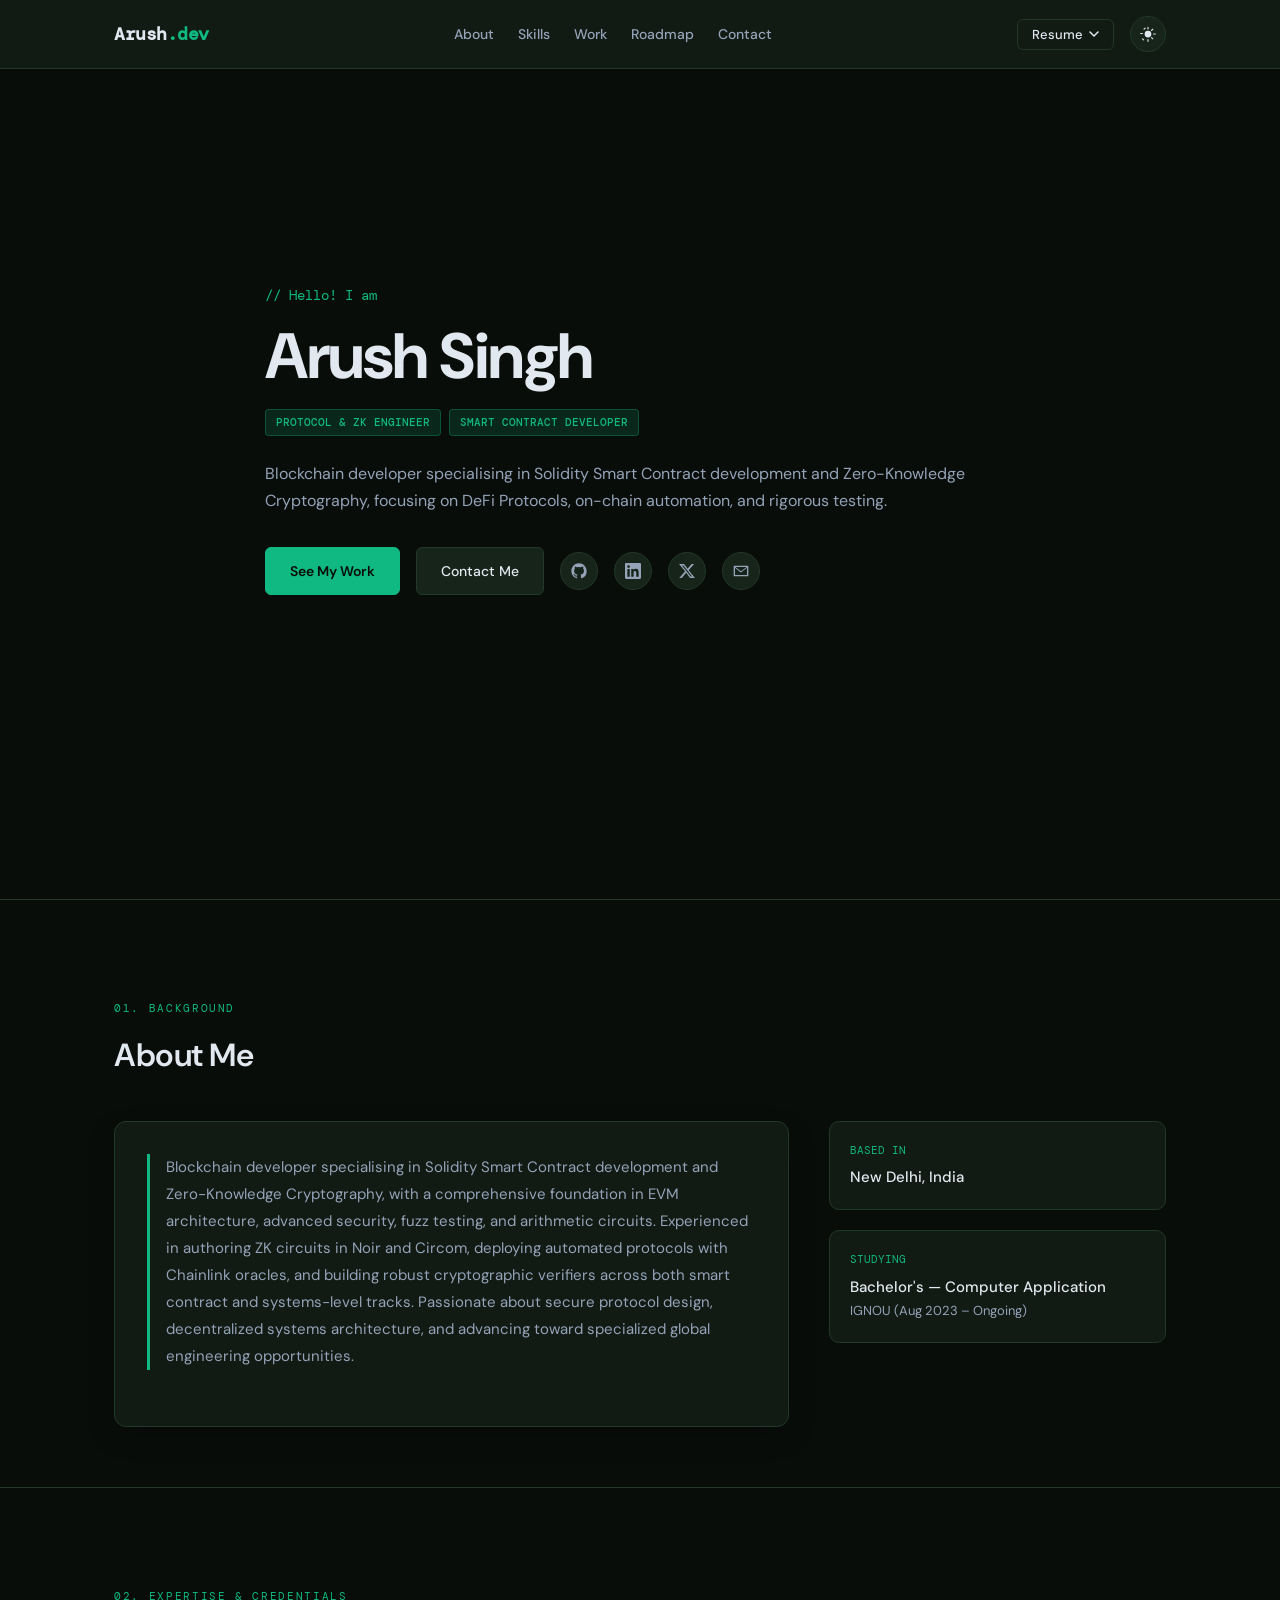
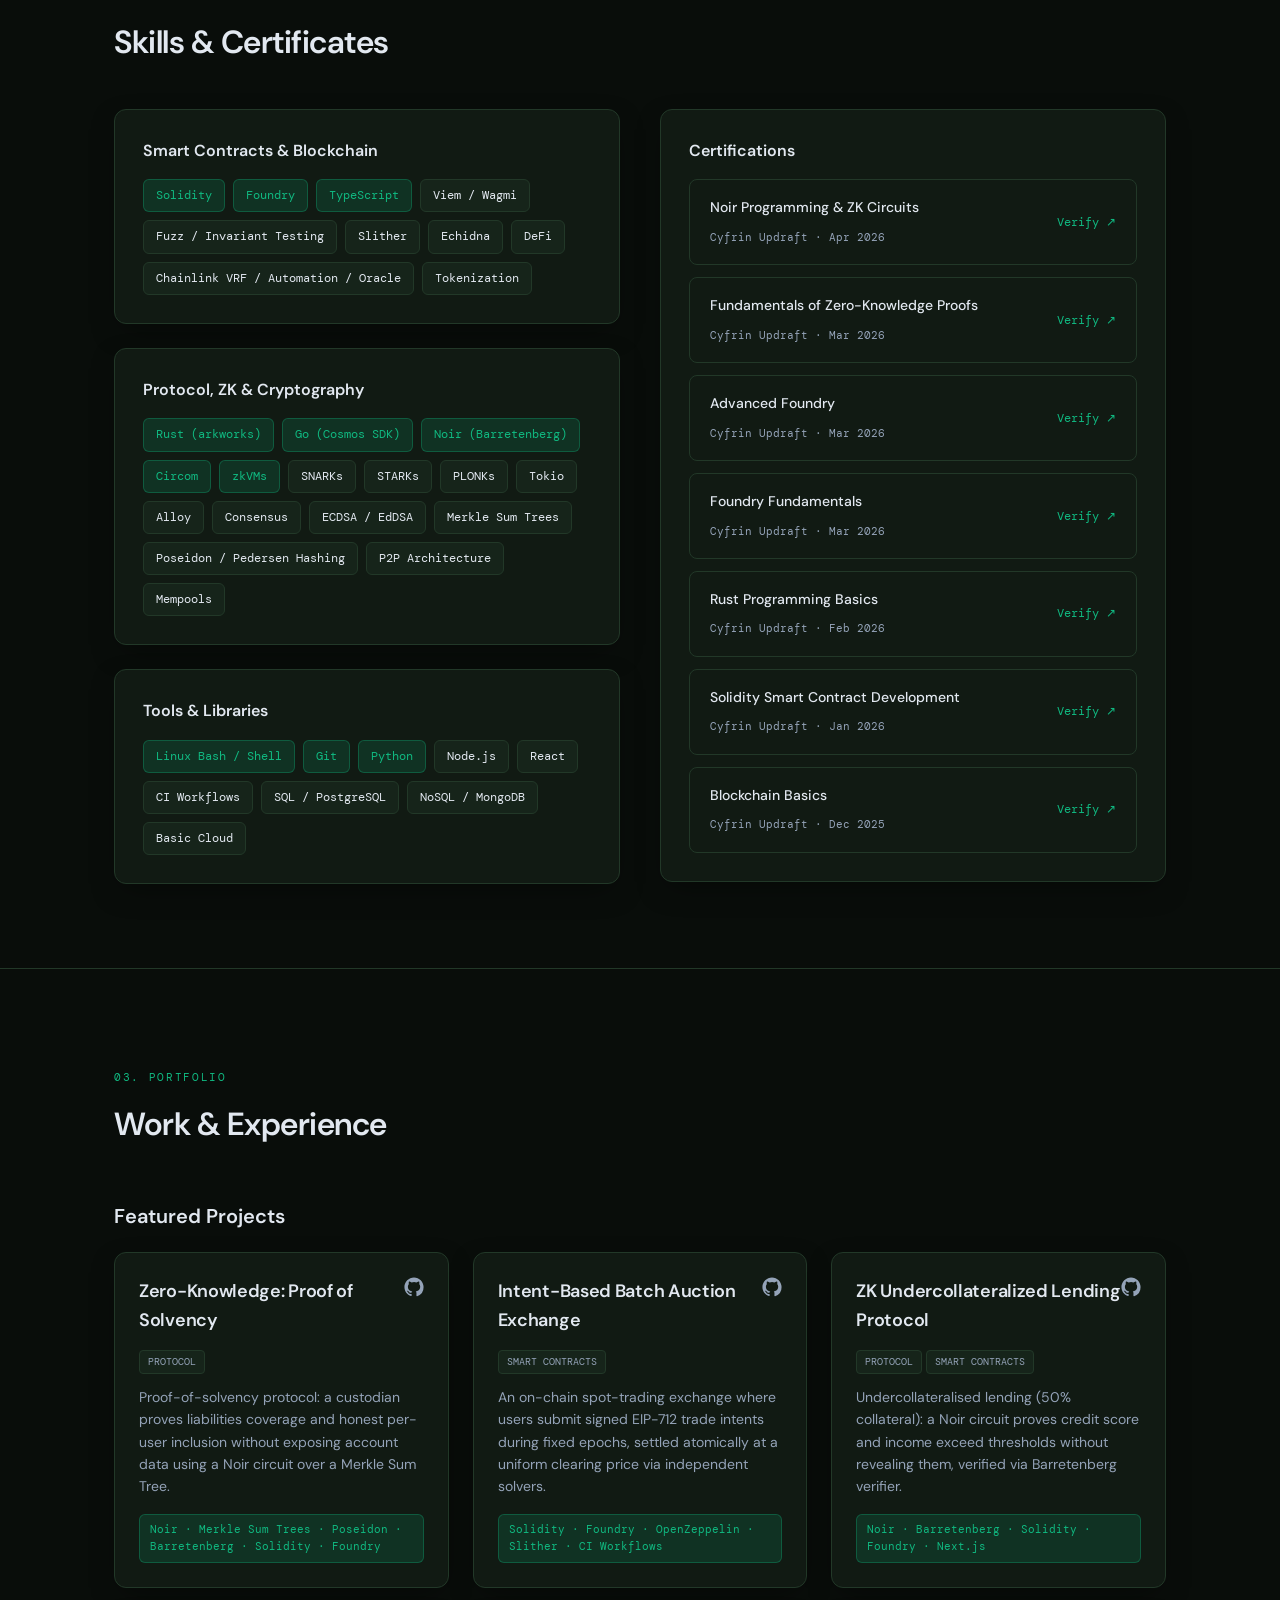
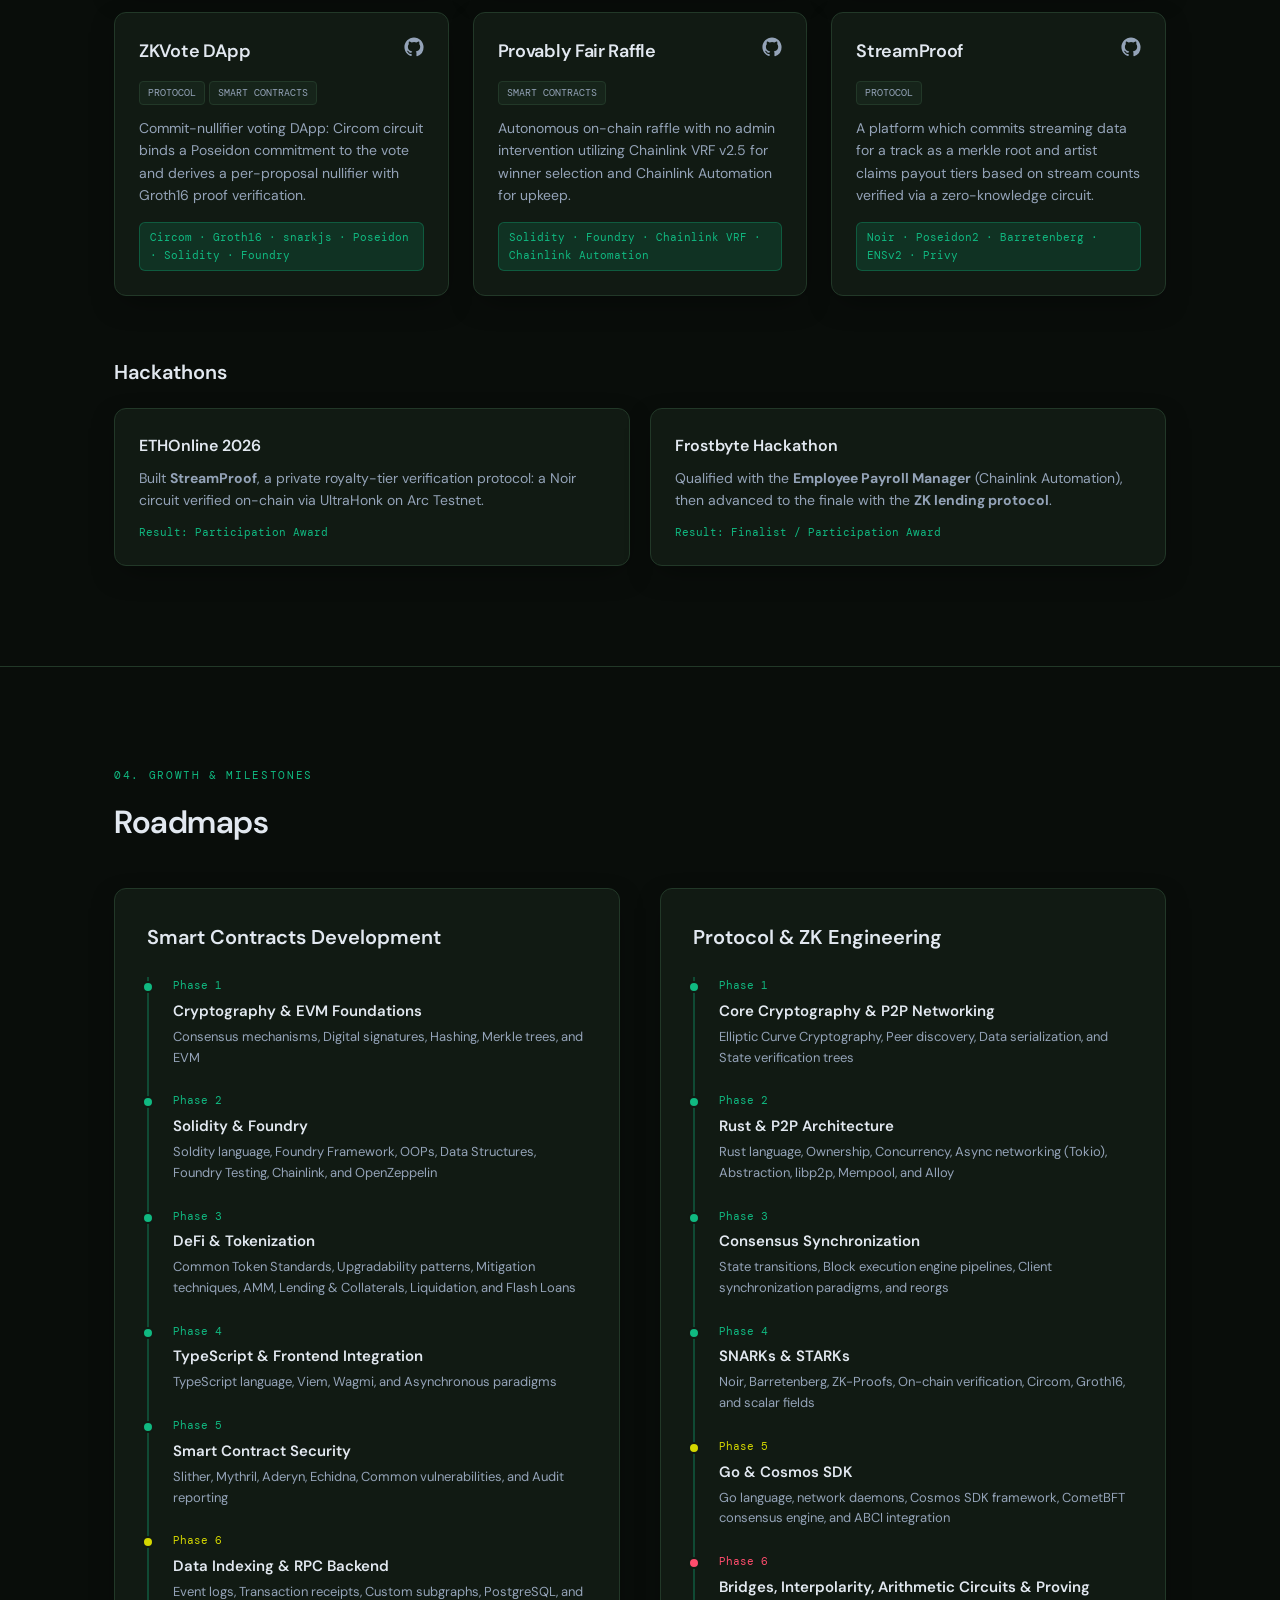
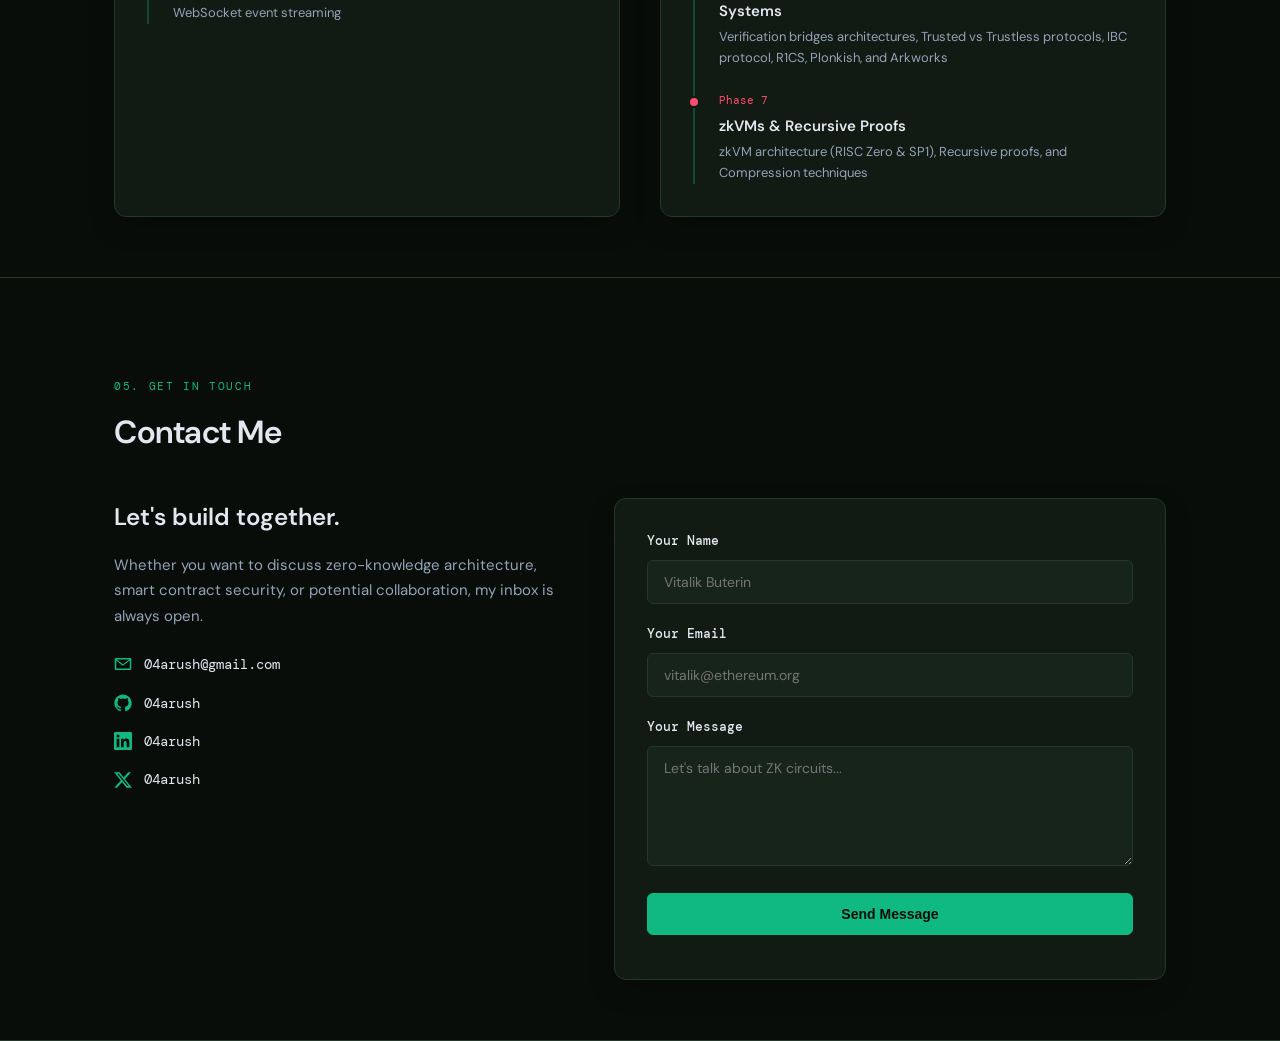
==== commit 5f79a69a: "Add a project" ====
--- a/index.html
+++ b/index.html
@@ -274,7 +274,21 @@
                     </div>
                     <div class="project-stack">Noir · Merkle Sum Trees · Poseidon · Barretenberg · Solidity · Foundry</div>
                 </div>
-
+                <div class="project-card">
+                    <div>
+                        <div class="project-header-row">
+                            <h3 class="project-title">Intent-Based Batch Auction Exchange</h3>
+                            <a href="https://github.com/04arush/Batch-Auction-Exchange" class="github-svg-link" aria-label="GitHub Repository" target="_blank">
+                                <svg viewBox="0 0 24 24"><path d="M12 .5C5.73.5.5 5.73.5 12c0 5.09 3.29 9.39 7.86 10.91.57.1.78-.25.78-.55 0-.27-.01-1.13-.02-2.05-3.2.7-3.88-1.35-3.88-1.35-.53-1.34-1.29-1.7-1.29-1.7-1.05-.72.08-.71.08-.71 1.17.08 1.78 1.2 1.78 1.2 1.03 1.77 2.71 1.26 3.37.96.1-.75.4-1.26.73-1.55-2.55-.29-5.23-1.28-5.23-5.7 0-1.26.45-2.29 1.19-3.09-.12-.29-.52-1.46.11-3.04 0 0 .97-.31 3.18 1.18a11.06 11.06 0 0 1 5.79 0c2.2-1.49 3.17-1.18 3.17-1.18.63 1.58.23 2.75.11 3.04.74.8 1.19 1.83 1.19 3.09 0 4.43-2.69 5.41-5.25 5.7.41.36.78 1.07.78 2.15 0 1.55-.01 2.8-.01 3.18 0 .3.2.66.79.55A11.5 11.5 0 0 0 23.5 12c0-6.27-5.23-11.5-11.5-11.5z"/></svg>
+                            </a>
+                        </div>
+                        <span class="project-badge">Smart Contracts</span>
+                        <p class="project-desc">
+                            An on-chain spot-trading exchange where users submit signed EIP-712 trade intents during fixed epochs, settled atomically at a uniform clearing price via independent solvers.
+                        </p>
+                    </div>
+                    <div class="project-stack">Solidity · Foundry · OpenZeppelin · Slither · CI Workflows</div>
+                </div>
                 <div class="project-card">
                     <div>
                         <div class="project-header-row">
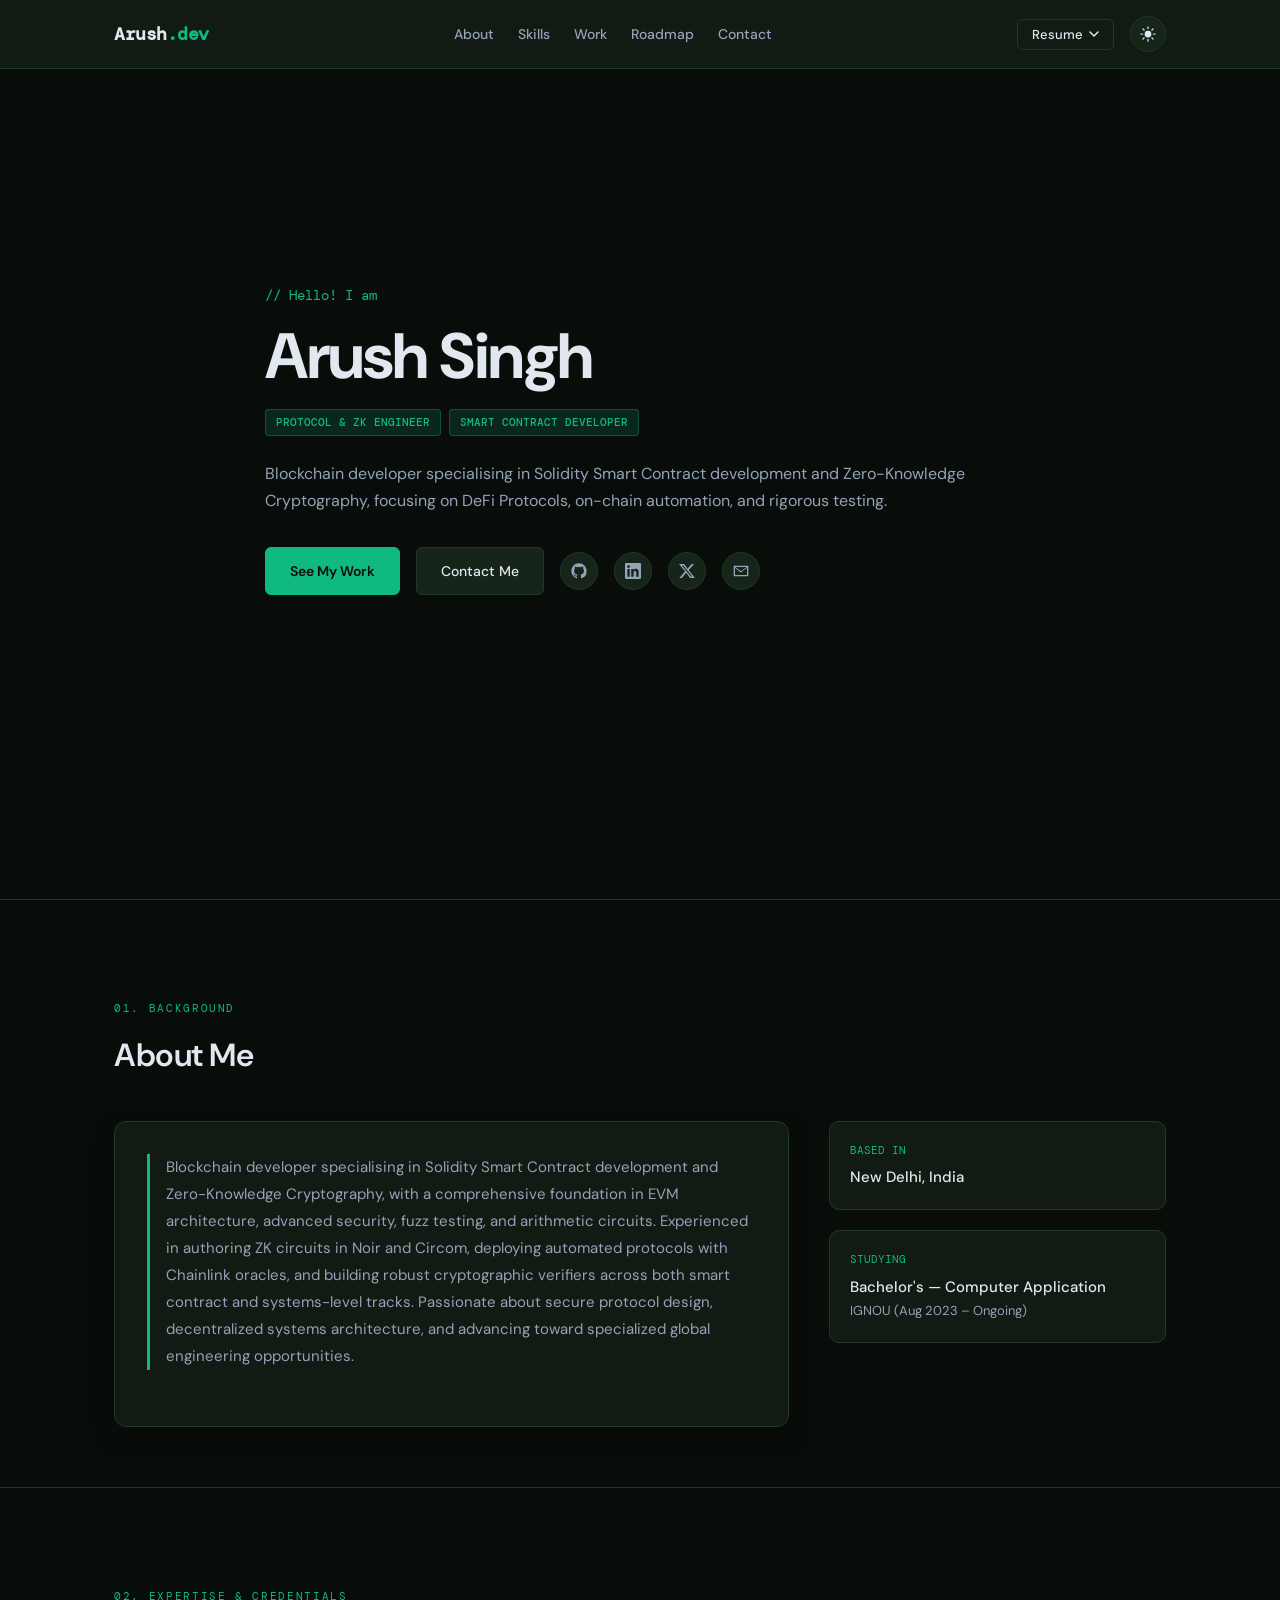
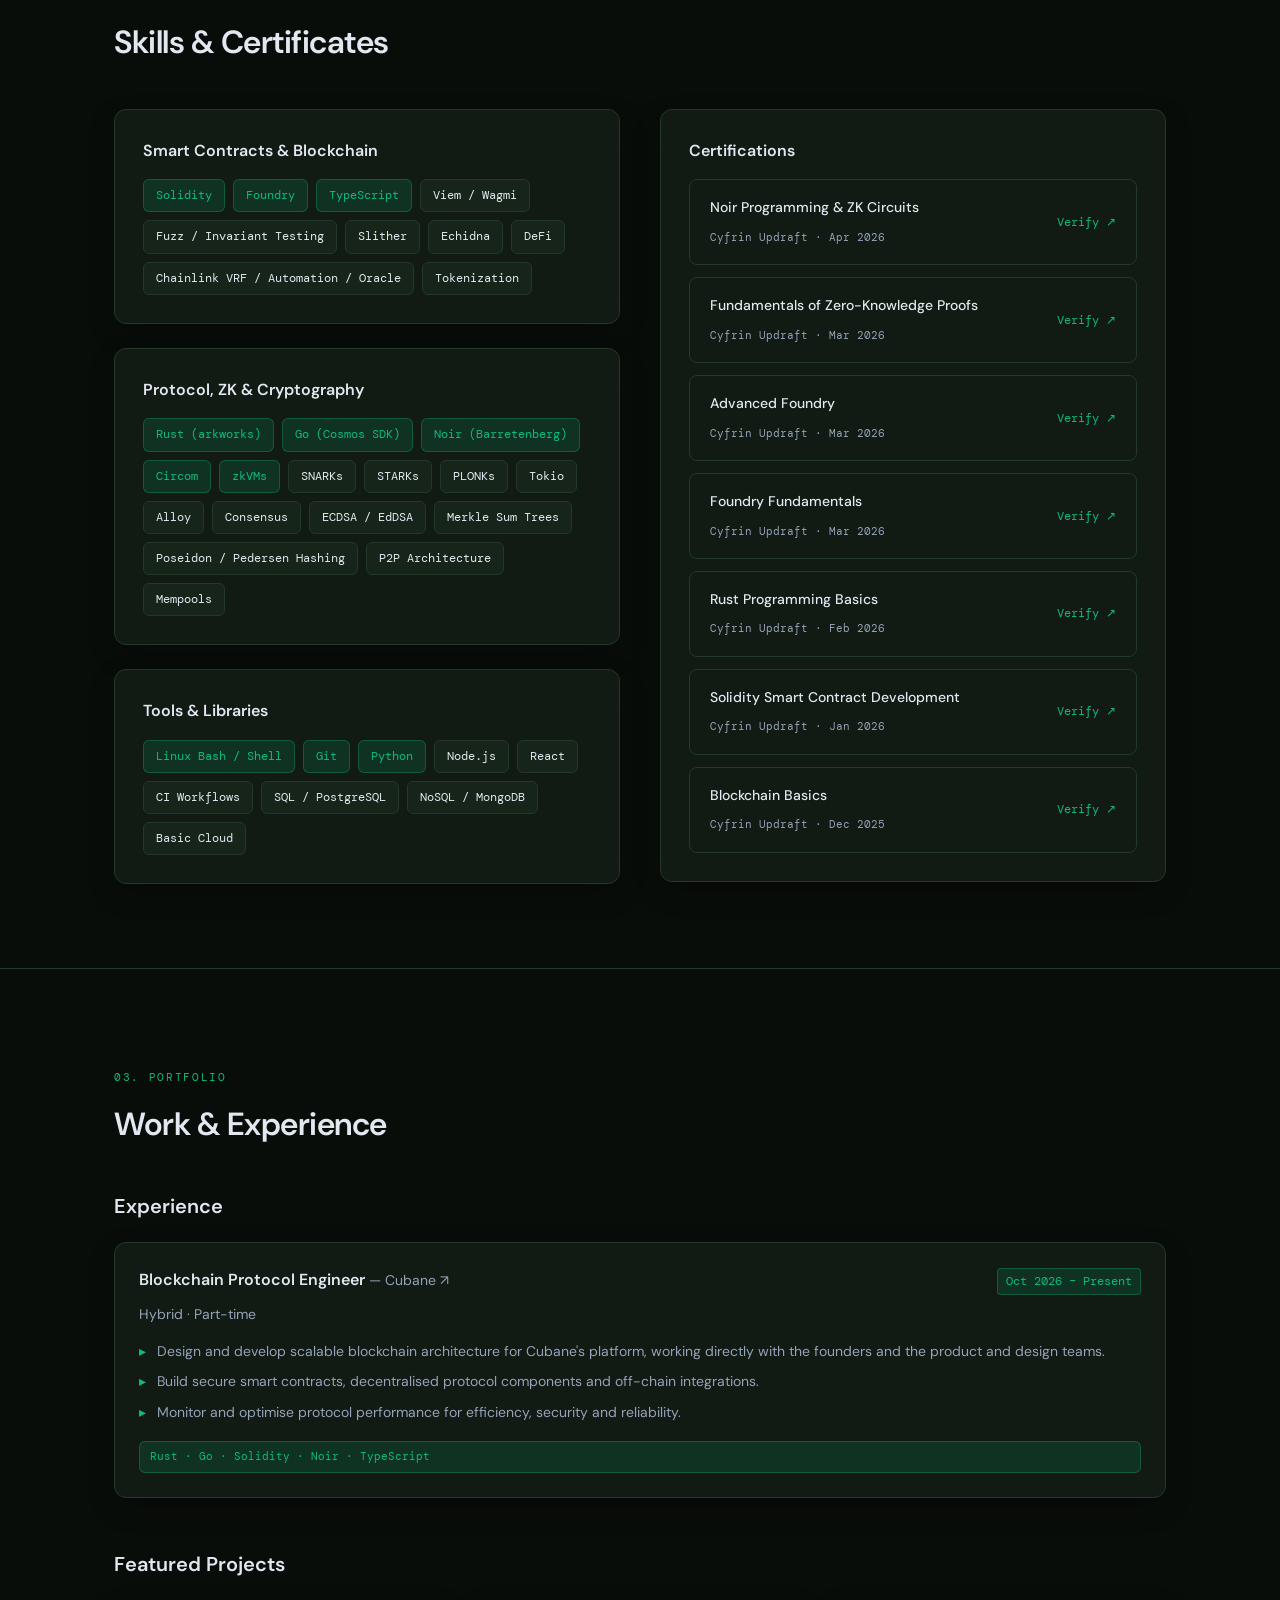
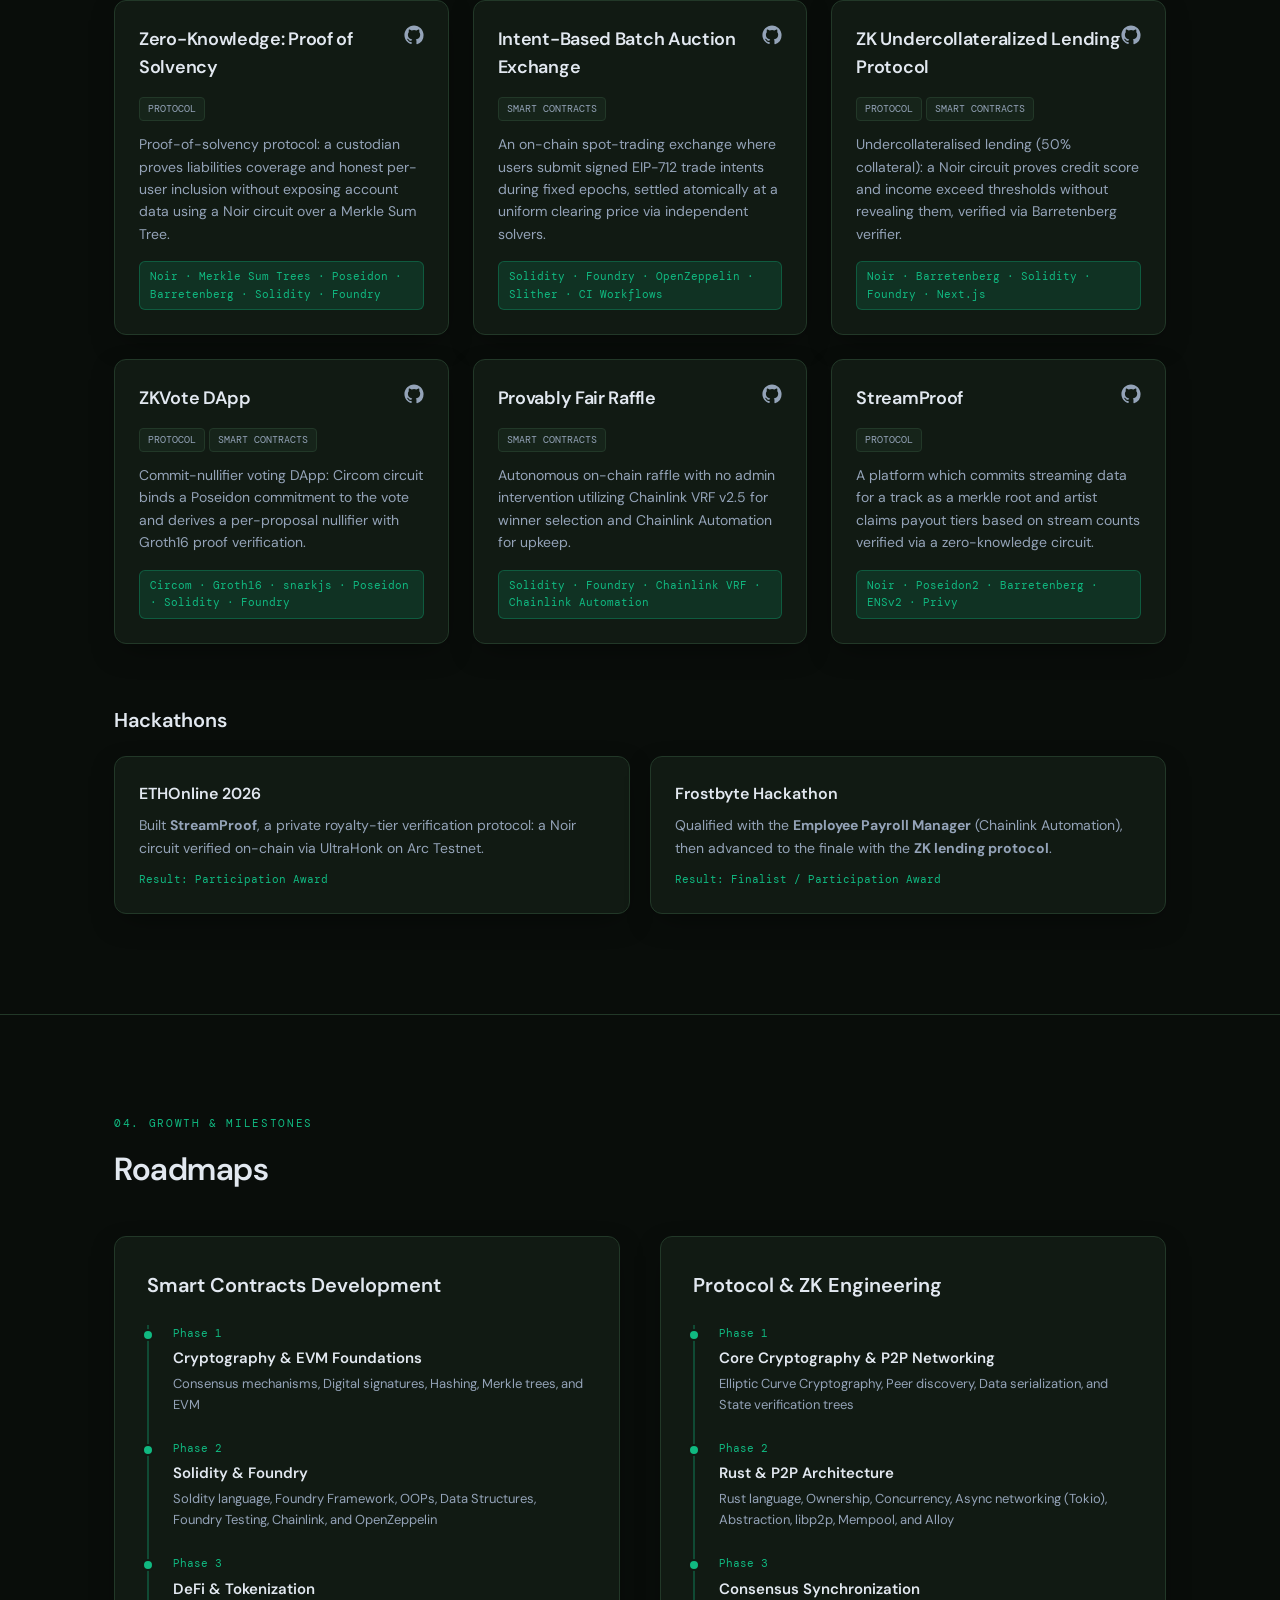
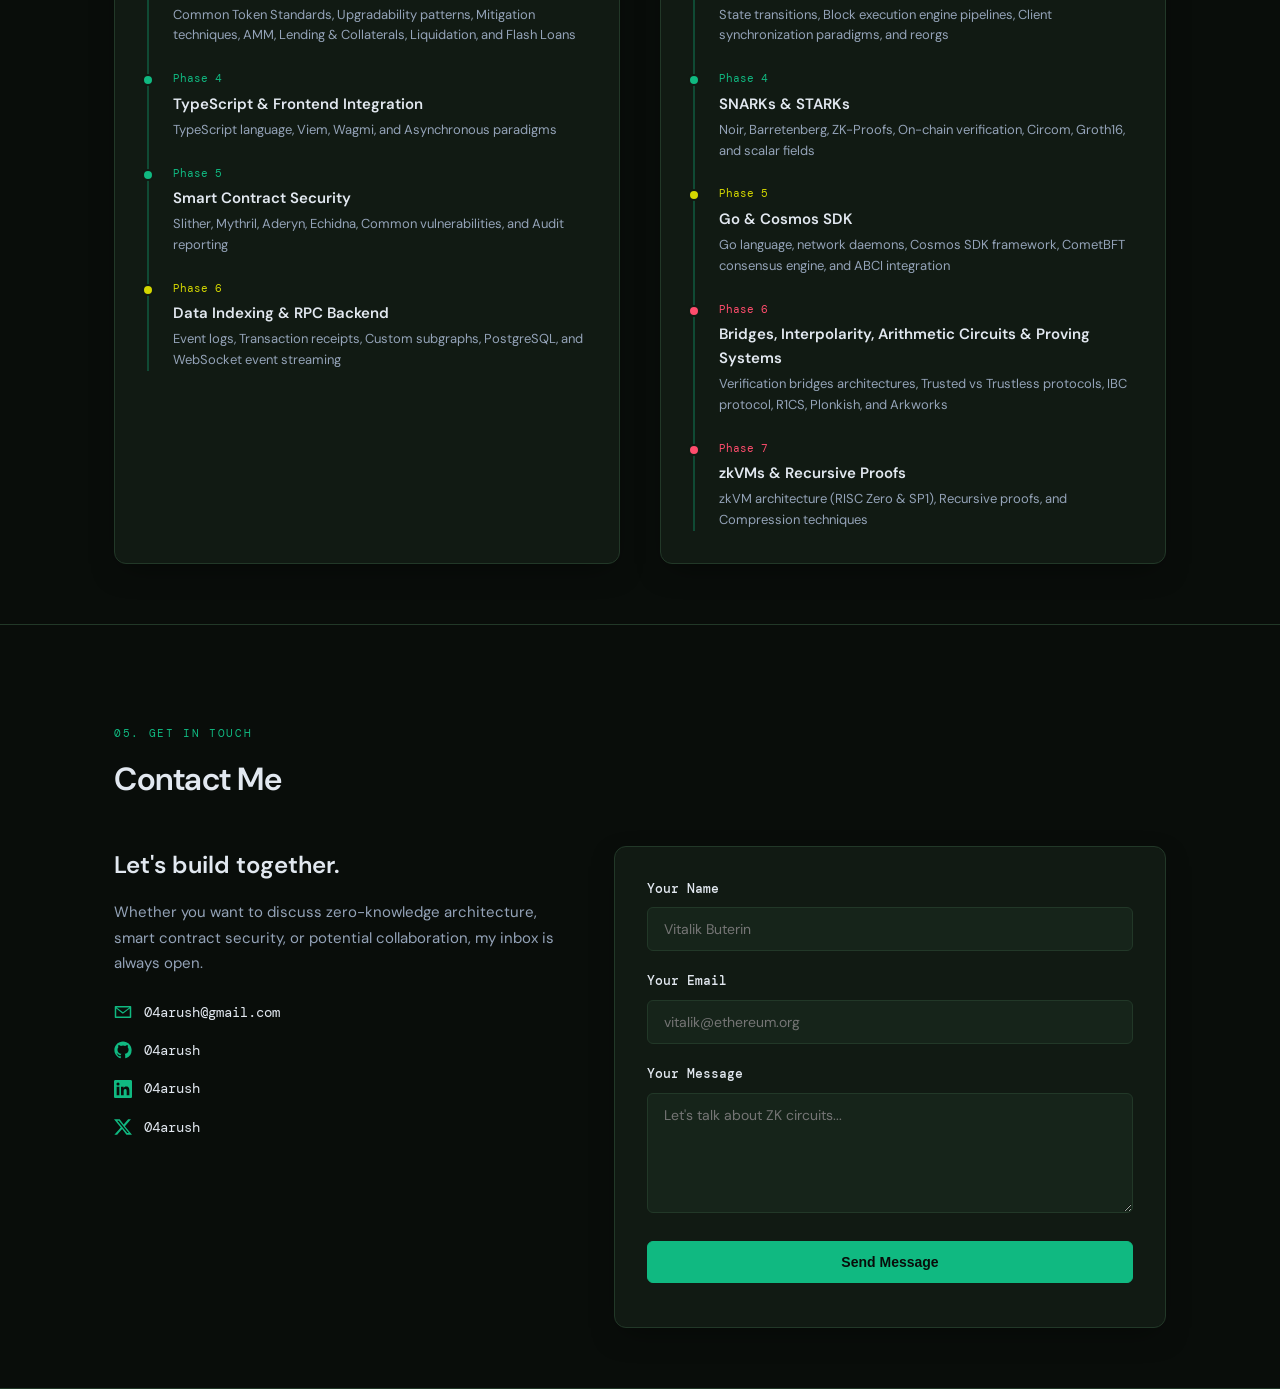
==== commit dc5d9fda: "Updated portfolio" ====
--- a/index.html
+++ b/index.html
@@ -1,12 +1,16 @@
 <!DOCTYPE html>
 <html lang="en" data-theme="dark">
+
 <head>
     <meta charset="UTF-8">
     <meta name="viewport" content="width=device-width, initial-scale=1.0">
     <title>Arush Singh – Portfolio</title>
-    <link href="https://fonts.googleapis.com/css2?family=DM+Sans:wght@300;400;500;600&amp;family=DM+Mono:wght@400;500&amp;display=swap" rel="stylesheet">
+    <link
+        href="https://fonts.googleapis.com/css2?family=DM+Sans:wght@300;400;500;600&amp;family=DM+Mono:wght@400;500&amp;display=swap"
+        rel="stylesheet">
     <link rel="stylesheet" href="style.css">
 </head>
+
 <body>
 
     <!-- Permanent Header -->
@@ -25,24 +29,57 @@
                 <div class="resume-dropdown-wrapper">
                     <button class="resume-btn" id="resumeToggleBtn">
                         Resume
-                        <svg width="10" height="6" viewBox="0 0 10 6" fill="none" xmlns="http://www.w3.org/2000/svg"><path d="M1 1L5 5L9 1" stroke="currentColor" stroke-width="1.5" stroke-linecap="round" stroke-linejoin="round"/></svg>
+                        <svg width="10" height="6" viewBox="0 0 10 6" fill="none" xmlns="http://www.w3.org/2000/svg">
+                            <path d="M1 1L5 5L9 1" stroke="currentColor" stroke-width="1.5" stroke-linecap="round"
+                                stroke-linejoin="round" />
+                        </svg>
                     </button>
                     <div class="resume-popup" id="resumePopup">
                         <a href="sc_dev_resume.pdf">Smart Contracts Dev. Resume</a>
-                        <a href="zk_eng_resume.pdf">Protocol &amp; ZK Eng. Resume</a>
+                        <a href="protocol_zk_eng_resume.pdf">Protocol &amp; ZK Eng. Resume</a>
                     </div>
                 </div>
 
                 <!-- Dark/Light Theme Switch -->
                 <button class="theme-switch" id="themeSwitch" aria-label="Toggle Theme">
                     <!-- Sun Icon -->
-                    <svg class="sun-icon" viewBox="0 0 24 24"><path d="M12 2.25a.75.75 0 0 1 .75.75v2.25a.75.75 0 0 1-1.5 0V3a.75.75 0 0 1 .75-.75ZM7.5 12a4.5 4.5 0 1 1 9 0 4.5 4.5 0 0 1-9 0ZM18.894 6.166a.75.75 0 0 0-1.06-1.06l-1.591 1.59a.75.75 0 1 0 1.06 1.061l1.591-1.59ZM21.75 11.25a.75.75 0 0 1 0 1.5h-2.25a.75.75 0 0 1 0-1.5h2.25ZM17.834 18.894a.75.75 0 0 0 1.06-1.06l-1.59-1.591a.75.75 0 1 0-1.061 1.06l1.59 1.591ZM12 18.75a.75.75 0 0 1 .75.75V21.75a.75.75 0 0 1-1.5 0v-2.25a.75.75 0 0 1 .75-.75ZM5.106 17.834a.75.75 0 0 0-1.06 1.06l1.59 1.591a.75.75 0 1 0 1.061-1.06l-1.59-1.591ZM2.25 12a.75.75 0 0 1 0-1.5h2.25a.75.75 0 0 1 0 1.5H2.25ZM6.166 5.106a.75.75 0 0 0 1.06 1.06l1.591-1.59a.75.75 0 1 0-1.06-1.061l-1.591 1.59Z"/></svg>
+                    <svg class="sun-icon" viewBox="0 0 24 24">
+                        <circle cx="12" cy="12" r="4.5" />
+                        <g stroke="currentColor" stroke-width="1.6" stroke-linecap="round" fill="none">
+                            <line x1="12" y1="2.5" x2="12" y2="4.75" />
+                            <line x1="12" y1="19.25" x2="12" y2="21.5" />
+                            <line x1="2.5" y1="12" x2="4.75" y2="12" />
+                            <line x1="19.25" y1="12" x2="21.5" y2="12" />
+                            <line x1="5.28" y1="5.28" x2="6.87" y2="6.87" />
+                            <line x1="17.13" y1="6.87" x2="18.72" y2="5.28" />
+                            <line x1="5.28" y1="18.72" x2="6.87" y2="17.13" />
+                            <line x1="17.13" y1="17.13" x2="18.72" y2="18.72" />
+                        </g>
+                    </svg>
                     <!-- Moon Icon -->
-                    <svg class="moon-icon" viewBox="0 0 24 24"><path d="M9.528 1.718a.75.75 0 0 1 .162.819A8.97 8.97 0 0 0 9 6a9 9 0 1 0 9 9 8.97 8.97 0 0 0-3.463-.69.75.75 0 0 1-.819-.162 9.002 9.002 0 0 1-5.21-3.43Z"/></svg>
+                    <svg class="moon-icon" viewBox="-4.5 -0.65 27 27">
+                        <path
+                            d="M9.528 1.718a.75.75 0 0 1 .162.819A8.97 8.97 0 0 0 9 6a9 9 0 1 0 9 9 8.97 8.97 0 0 0-3.463-.69.75.75 0 0 1-.819-.162 9.002 9.002 0 0 1-5.21-3.43Z" />
+                    </svg>
+                </button>
+
+                <!-- Hamburger (visible at 900px and below) -->
+                <button class="menu-toggle" id="menuToggle" aria-label="Toggle navigation menu" aria-expanded="false"
+                    aria-controls="mobileMenu">
+                    <span></span><span></span><span></span>
                 </button>
             </div>
         </div>
     </header>
+
+    <!-- Mobile Navigation (slides down from under the header) -->
+    <nav class="mobile-menu" id="mobileMenu" aria-label="Mobile navigation">
+        <a href="#about">About</a>
+        <a href="#skills">Skills</a>
+        <a href="#work">Work</a>
+        <a href="#roadmap">Roadmap</a>
+        <a href="#contact">Contact</a>
+    </nav>
 
     <!-- Hero Section -->
     <section class="hero">
@@ -55,23 +92,38 @@
                     <span class="role-badge">Smart Contract Developer</span>
                 </div>
                 <p class="hero-desc">
-                    Blockchain developer specialising in Solidity Smart Contract development and Zero-Knowledge Cryptography, focusing on DeFi Protocols, on-chain automation, and rigorous testing.
+                    Blockchain developer specialising in Solidity Smart Contract development and Zero-Knowledge
+                    Cryptography, focusing on DeFi Protocols, on-chain automation, and rigorous testing.
                 </p>
                 <div class="hero-actions">
                     <a href="#work" class="btn btn-primary">See My Work</a>
                     <a href="#contact" class="btn btn-secondary">Contact Me</a>
                     <div class="social-links">
-                        <a href="https://github.com/04arush" class="social-icon-link" aria-label="GitHub" target="_blank">
-                            <svg viewBox="0 0 24 24"><path d="M12 .5C5.73.5.5 5.73.5 12c0 5.09 3.29 9.39 7.86 10.91.57.1.78-.25.78-.55 0-.27-.01-1.13-.02-2.05-3.2.7-3.88-1.35-3.88-1.35-.53-1.34-1.29-1.7-1.29-1.7-1.05-.72.08-.71.08-.71 1.17.08 1.78 1.2 1.78 1.2 1.03 1.77 2.71 1.26 3.37.96.1-.75.4-1.26.73-1.55-2.55-.29-5.23-1.28-5.23-5.7 0-1.26.45-2.29 1.19-3.09-.12-.29-.52-1.46.11-3.04 0 0 .97-.31 3.18 1.18a11.06 11.06 0 0 1 5.79 0c2.2-1.49 3.17-1.18 3.17-1.18.63 1.58.23 2.75.11 3.04.74.8 1.19 1.83 1.19 3.09 0 4.43-2.69 5.41-5.25 5.7.41.36.78 1.07.78 2.15 0 1.55-.01 2.8-.01 3.18 0 .3.2.66.79.55A11.5 11.5 0 0 0 23.5 12c0-6.27-5.23-11.5-11.5-11.5z"/></svg>
-                        </a>
-                        <a href="https://linkedin.com/in/04arush" class="social-icon-link" aria-label="LinkedIn" target="_blank">
-                            <svg viewBox="0 0 24 24"><path d="M20.45 20.45h-3.55v-5.57c0-1.33-.02-3.04-1.85-3.04-1.86 0-2.14 1.45-2.14 2.94v5.67H9.36V9h3.41v1.56h.05c.48-.9 1.64-1.85 3.38-1.85 3.61 0 4.28 2.38 4.28 5.47v6.27zM5.34 7.43a2.06 2.06 0 1 1 0-4.12 2.06 2.06 0 0 1 0 4.12zM7.12 20.45H3.56V9h3.56v11.45zM22.22 0H1.77C.79 0 0 .77 0 1.73v20.54C0 23.23.79 24 1.77 24h20.45c.98 0 1.78-.77 1.78-1.73V1.73C24 .77 23.2 0 22.22 0z"/></svg>
+                        <a href="https://github.com/04arush" class="social-icon-link" aria-label="GitHub"
+                            target="_blank">
+                            <svg viewBox="0 0 24 24">
+                                <path
+                                    d="M12 .5C5.73.5.5 5.73.5 12c0 5.09 3.29 9.39 7.86 10.91.57.1.78-.25.78-.55 0-.27-.01-1.13-.02-2.05-3.2.7-3.88-1.35-3.88-1.35-.53-1.34-1.29-1.7-1.29-1.7-1.05-.72.08-.71.08-.71 1.17.08 1.78 1.2 1.78 1.2 1.03 1.77 2.71 1.26 3.37.96.1-.75.4-1.26.73-1.55-2.55-.29-5.23-1.28-5.23-5.7 0-1.26.45-2.29 1.19-3.09-.12-.29-.52-1.46.11-3.04 0 0 .97-.31 3.18 1.18a11.06 11.06 0 0 1 5.79 0c2.2-1.49 3.17-1.18 3.17-1.18.63 1.58.23 2.75.11 3.04.74.8 1.19 1.83 1.19 3.09 0 4.43-2.69 5.41-5.25 5.7.41.36.78 1.07.78 2.15 0 1.55-.01 2.8-.01 3.18 0 .3.2.66.79.55A11.5 11.5 0 0 0 23.5 12c0-6.27-5.23-11.5-11.5-11.5z" />
+                            </svg>
+                        </a>
+                        <a href="https://linkedin.com/in/04arush" class="social-icon-link" aria-label="LinkedIn"
+                            target="_blank">
+                            <svg viewBox="0 0 24 24">
+                                <path
+                                    d="M20.45 20.45h-3.55v-5.57c0-1.33-.02-3.04-1.85-3.04-1.86 0-2.14 1.45-2.14 2.94v5.67H9.36V9h3.41v1.56h.05c.48-.9 1.64-1.85 3.38-1.85 3.61 0 4.28 2.38 4.28 5.47v6.27zM5.34 7.43a2.06 2.06 0 1 1 0-4.12 2.06 2.06 0 0 1 0 4.12zM7.12 20.45H3.56V9h3.56v11.45zM22.22 0H1.77C.79 0 0 .77 0 1.73v20.54C0 23.23.79 24 1.77 24h20.45c.98 0 1.78-.77 1.78-1.73V1.73C24 .77 23.2 0 22.22 0z" />
+                            </svg>
                         </a>
                         <a href="https://x.com/04arush" class="social-icon-link" aria-label="Twitter" target="_blank">
-                            <svg viewBox="0 0 24 24"><path d="M18.9 1.65h3.68l-8.04 9.19L24 22.35h-7.41l-5.8-7.58-6.64 7.58H.46l8.6-9.83L0 1.65h7.6l5.24 6.93 6.06-6.93zm-1.29 18.5h2.04L6.49 3.73H4.3L17.61 20.15z"/></svg>
+                            <svg viewBox="0 0 24 24">
+                                <path
+                                    d="M18.9 1.65h3.68l-8.04 9.19L24 22.35h-7.41l-5.8-7.58-6.64 7.58H.46l8.6-9.83L0 1.65h7.6l5.24 6.93 6.06-6.93zm-1.29 18.5h2.04L6.49 3.73H4.3L17.61 20.15z" />
+                            </svg>
                         </a>
                         <a href="mailto:04arush@gmail.com" class="social-icon-link" aria-label="Email" target="_blank">
-                            <svg viewBox="0 0 24 24"><path d="M2 4h20a1 1 0 0 1 1 1v14a1 1 0 0 1-1 1H2a1 1 0 0 1-1-1V5a1 1 0 0 1 1-1zm18.52 2H3.48L12 12.4 20.52 6zM3 7.24V18h18V7.24l-8.65 6.65a1 1 0 0 1-1.2 0L3 7.24z"/></svg>
+                            <svg viewBox="0 0 24 24">
+                                <path
+                                    d="M2 4h20a1 1 0 0 1 1 1v14a1 1 0 0 1-1 1H2a1 1 0 0 1-1-1V5a1 1 0 0 1 1-1zm18.52 2H3.48L12 12.4 20.52 6zM3 7.24V18h18V7.24l-8.65 6.65a1 1 0 0 1-1.2 0L3 7.24z" />
+                            </svg>
                         </a>
                     </div>
                 </div>
@@ -87,7 +139,13 @@
             <div class="about-grid">
                 <div class="about-card">
                     <p class="about-text">
-                        Blockchain developer specialising in Solidity Smart Contract development and Zero-Knowledge Cryptography, with a comprehensive foundation in EVM architecture, advanced security, fuzz testing, and arithmetic circuits. Experienced in authoring ZK circuits in Noir and Circom, deploying automated protocols with Chainlink oracles, and building robust cryptographic verifiers across both smart contract and systems-level tracks. Passionate about secure protocol design, decentralized systems architecture, and advancing toward specialized global engineering opportunities.
+                        Blockchain developer specialising in Solidity Smart Contract development and Zero-Knowledge
+                        Cryptography, with a comprehensive foundation in EVM architecture, advanced security, fuzz
+                        testing, and arithmetic circuits. Experienced in authoring ZK circuits in Noir and Circom,
+                        deploying automated protocols with Chainlink oracles, and building robust cryptographic
+                        verifiers across both smart contract and systems-level tracks. Passionate about secure protocol
+                        design, decentralized systems architecture, and advancing toward specialized global engineering
+                        opportunities.
                     </p>
                 </div>
                 <div class="about-meta-box">
@@ -173,49 +231,56 @@
                                     <h4>Noir Programming &amp; ZK Circuits</h4>
                                     <span>Cyfrin Updraft · Apr 2026</span>
                                 </div>
-                                <a href="https://profiles.cyfrin.io/u/arush/achievements/noir-programming-and-zk-circuits" class="cert-link" target="_blank">Verify ↗</a>
+                                <a href="https://profiles.cyfrin.io/u/arush/achievements/noir-programming-and-zk-circuits"
+                                    class="cert-link" target="_blank">Verify ↗</a>
                             </div>
                             <div class="cert-card">
                                 <div class="cert-info">
                                     <h4>Fundamentals of Zero-Knowledge Proofs</h4>
                                     <span>Cyfrin Updraft · Mar 2026</span>
                                 </div>
-                                <a href="https://profiles.cyfrin.io/u/arush/achievements/fundamentals-of-zero-knowledge-proofs" class="cert-link" target="_blank">Verify ↗</a>
+                                <a href="https://profiles.cyfrin.io/u/arush/achievements/fundamentals-of-zero-knowledge-proofs"
+                                    class="cert-link" target="_blank">Verify ↗</a>
                             </div>
                             <div class="cert-card">
                                 <div class="cert-info">
                                     <h4>Advanced Foundry</h4>
                                     <span>Cyfrin Updraft · Mar 2026</span>
                                 </div>
-                                <a href="https://profiles.cyfrin.io/u/arush/achievements/advanced-foundry" class="cert-link" target="_blank">Verify ↗</a>
+                                <a href="https://profiles.cyfrin.io/u/arush/achievements/advanced-foundry"
+                                    class="cert-link" target="_blank">Verify ↗</a>
                             </div>
                             <div class="cert-card">
                                 <div class="cert-info">
                                     <h4>Foundry Fundamentals</h4>
                                     <span>Cyfrin Updraft · Mar 2026</span>
                                 </div>
-                                <a href="https://profiles.cyfrin.io/u/arush/achievements/foundry" class="cert-link" target="_blank">Verify ↗</a>
+                                <a href="https://profiles.cyfrin.io/u/arush/achievements/foundry" class="cert-link"
+                                    target="_blank">Verify ↗</a>
                             </div>
                             <div class="cert-card">
                                 <div class="cert-info">
                                     <h4>Rust Programming Basics</h4>
                                     <span>Cyfrin Updraft · Feb 2026</span>
                                 </div>
-                                <a href="https://profiles.cyfrin.io/u/arush/achievements/rust-programming-basics" class="cert-link" target="_blank">Verify ↗</a>
+                                <a href="https://profiles.cyfrin.io/u/arush/achievements/rust-programming-basics"
+                                    class="cert-link" target="_blank">Verify ↗</a>
                             </div>
                             <div class="cert-card">
                                 <div class="cert-info">
                                     <h4>Solidity Smart Contract Development</h4>
                                     <span>Cyfrin Updraft · Jan 2026</span>
                                 </div>
-                                <a href="https://profiles.cyfrin.io/u/arush/achievements/solidity" class="cert-link" target="_blank">Verify ↗</a>
+                                <a href="https://profiles.cyfrin.io/u/arush/achievements/solidity" class="cert-link"
+                                    target="_blank">Verify ↗</a>
                             </div>
                             <div class="cert-card">
                                 <div class="cert-info">
                                     <h4>Blockchain Basics</h4>
                                     <span>Cyfrin Updraft · Dec 2025</span>
                                 </div>
-                                <a href="https://profiles.cyfrin.io/u/arush/achievements/blockchain-basics" class="cert-link" target="_blank">Verify ↗</a>
+                                <a href="https://profiles.cyfrin.io/u/arush/achievements/blockchain-basics"
+                                    class="cert-link" target="_blank">Verify ↗</a>
                             </div>
                         </div>
                     </div>
@@ -232,30 +297,31 @@
             <h2 class="section-heading">Work &amp; Experience</h2>
 
             <!-- Experience Subsection -->
-            <!--<h2 class="work-subheading">Experience</h2>
+            <h3 class="work-subheading" style="margin-top: 0;">Experience</h3>
             <div class="experience-list">
                 <div class="experience-card">
                     <div class="experience-header">
-                        <h4>Smart Contract &amp; ZK Engineer <span>— Freelance / Protocol Dev</span></h4>
-                        <span class="experience-date">2025 – Present</span>
-                    </div>
-                    <p class="experience-desc">
-                        Designing and auditing secure Solidity smart contracts, writing arithmetic circuits in Noir and Circom, and deploying decentralized protocols featuring automated keepers and cryptographic proof verifiers.
-                    </p>
-                    <div class="project-stack">Solidity · Foundry · Noir · Circom · Barretenberg</div>
-                </div>
-
-                <div class="experience-card">
-                    <div class="experience-header">
-                        <h4>Protocol Engineering &amp; Hackathons <span>— Builder &amp; Participant</span></h4>
-                        <span class="experience-date">2025 – 2026</span>
-                    </div>
-                    <p class="experience-desc">
-                        Participated in major global Web3 hackathons including ETHOnline and Frostbyte, prototyping privacy-preserving verification architectures and automated on-chain financial primitives.
-                    </p>
-                    <div class="project-stack">Chainlink Automation · Next.js · TypeScript · Viem</div>
-                </div>
-            </div>-->
+                        <h4>
+                            Blockchain Protocol Engineer
+                            <a href="https://www.linkedin.com/company/cubane/" class="experience-link" target="_blank"
+                                rel="noopener noreferrer" aria-label="LinkedIn (opens in a new tab)">— Cubane <span
+                                    class="link-arrow">↗</span></a>
+                        </h4>
+                        <span class="experience-date">Oct 2026 – Present</span>
+                    </div>
+                    <div class="experience-meta">
+                        <span>Hybrid · Part-time</span>
+                    </div>
+                    <ul class="experience-points">
+                        <li>Design and develop scalable blockchain architecture for Cubane's platform, working directly
+                            with the founders and the product and design teams.</li>
+                        <li>Build secure smart contracts, decentralised protocol components and off-chain integrations.
+                        </li>
+                        <li>Monitor and optimise protocol performance for efficiency, security and reliability.</li>
+                    </ul>
+                    <div class="project-stack">Rust · Go · Solidity · Noir · TypeScript</div>
+                </div>
+            </div>
 
             <h2 class="work-subheading" style="margin-top: 50px;">Featured Projects</h2>
             <div class="projects-grid">
@@ -263,28 +329,39 @@
                     <div>
                         <div class="project-header-row">
                             <h3 class="project-title">Zero-Knowledge: Proof of Solvency</h3>
-                            <a href="https://github.com/04arush/ZK-Proof-of-Solvency" class="github-svg-link" aria-label="GitHub Repository" target="_blank">
-                                <svg viewBox="0 0 24 24"><path d="M12 .5C5.73.5.5 5.73.5 12c0 5.09 3.29 9.39 7.86 10.91.57.1.78-.25.78-.55 0-.27-.01-1.13-.02-2.05-3.2.7-3.88-1.35-3.88-1.35-.53-1.34-1.29-1.7-1.29-1.7-1.05-.72.08-.71.08-.71 1.17.08 1.78 1.2 1.78 1.2 1.03 1.77 2.71 1.26 3.37.96.1-.75.4-1.26.73-1.55-2.55-.29-5.23-1.28-5.23-5.7 0-1.26.45-2.29 1.19-3.09-.12-.29-.52-1.46.11-3.04 0 0 .97-.31 3.18 1.18a11.06 11.06 0 0 1 5.79 0c2.2-1.49 3.17-1.18 3.17-1.18.63 1.58.23 2.75.11 3.04.74.8 1.19 1.83 1.19 3.09 0 4.43-2.69 5.41-5.25 5.7.41.36.78 1.07.78 2.15 0 1.55-.01 2.8-.01 3.18 0 .3.2.66.79.55A11.5 11.5 0 0 0 23.5 12c0-6.27-5.23-11.5-11.5-11.5z"/></svg>
+                            <a href="https://github.com/04arush/ZK-Proof-of-Solvency" class="github-svg-link"
+                                aria-label="GitHub Repository" target="_blank">
+                                <svg viewBox="0 0 24 24">
+                                    <path
+                                        d="M12 .5C5.73.5.5 5.73.5 12c0 5.09 3.29 9.39 7.86 10.91.57.1.78-.25.78-.55 0-.27-.01-1.13-.02-2.05-3.2.7-3.88-1.35-3.88-1.35-.53-1.34-1.29-1.7-1.29-1.7-1.05-.72.08-.71.08-.71 1.17.08 1.78 1.2 1.78 1.2 1.03 1.77 2.71 1.26 3.37.96.1-.75.4-1.26.73-1.55-2.55-.29-5.23-1.28-5.23-5.7 0-1.26.45-2.29 1.19-3.09-.12-.29-.52-1.46.11-3.04 0 0 .97-.31 3.18 1.18a11.06 11.06 0 0 1 5.79 0c2.2-1.49 3.17-1.18 3.17-1.18.63 1.58.23 2.75.11 3.04.74.8 1.19 1.83 1.19 3.09 0 4.43-2.69 5.41-5.25 5.7.41.36.78 1.07.78 2.15 0 1.55-.01 2.8-.01 3.18 0 .3.2.66.79.55A11.5 11.5 0 0 0 23.5 12c0-6.27-5.23-11.5-11.5-11.5z" />
+                                </svg>
                             </a>
                         </div>
                         <span class="project-badge">Protocol</span>
                         <p class="project-desc">
-                            Proof-of-solvency protocol: a custodian proves liabilities coverage and honest per-user inclusion without exposing account data using a Noir circuit over a Merkle Sum Tree.
+                            Proof-of-solvency protocol: a custodian proves liabilities coverage and honest per-user
+                            inclusion without exposing account data using a Noir circuit over a Merkle Sum Tree.
                         </p>
                     </div>
-                    <div class="project-stack">Noir · Merkle Sum Trees · Poseidon · Barretenberg · Solidity · Foundry</div>
+                    <div class="project-stack">Noir · Merkle Sum Trees · Poseidon · Barretenberg · Solidity · Foundry
+                    </div>
                 </div>
                 <div class="project-card">
                     <div>
                         <div class="project-header-row">
                             <h3 class="project-title">Intent-Based Batch Auction Exchange</h3>
-                            <a href="https://github.com/04arush/Batch-Auction-Exchange" class="github-svg-link" aria-label="GitHub Repository" target="_blank">
-                                <svg viewBox="0 0 24 24"><path d="M12 .5C5.73.5.5 5.73.5 12c0 5.09 3.29 9.39 7.86 10.91.57.1.78-.25.78-.55 0-.27-.01-1.13-.02-2.05-3.2.7-3.88-1.35-3.88-1.35-.53-1.34-1.29-1.7-1.29-1.7-1.05-.72.08-.71.08-.71 1.17.08 1.78 1.2 1.78 1.2 1.03 1.77 2.71 1.26 3.37.96.1-.75.4-1.26.73-1.55-2.55-.29-5.23-1.28-5.23-5.7 0-1.26.45-2.29 1.19-3.09-.12-.29-.52-1.46.11-3.04 0 0 .97-.31 3.18 1.18a11.06 11.06 0 0 1 5.79 0c2.2-1.49 3.17-1.18 3.17-1.18.63 1.58.23 2.75.11 3.04.74.8 1.19 1.83 1.19 3.09 0 4.43-2.69 5.41-5.25 5.7.41.36.78 1.07.78 2.15 0 1.55-.01 2.8-.01 3.18 0 .3.2.66.79.55A11.5 11.5 0 0 0 23.5 12c0-6.27-5.23-11.5-11.5-11.5z"/></svg>
+                            <a href="https://github.com/04arush/Batch-Auction-Exchange" class="github-svg-link"
+                                aria-label="GitHub Repository" target="_blank">
+                                <svg viewBox="0 0 24 24">
+                                    <path
+                                        d="M12 .5C5.73.5.5 5.73.5 12c0 5.09 3.29 9.39 7.86 10.91.57.1.78-.25.78-.55 0-.27-.01-1.13-.02-2.05-3.2.7-3.88-1.35-3.88-1.35-.53-1.34-1.29-1.7-1.29-1.7-1.05-.72.08-.71.08-.71 1.17.08 1.78 1.2 1.78 1.2 1.03 1.77 2.71 1.26 3.37.96.1-.75.4-1.26.73-1.55-2.55-.29-5.23-1.28-5.23-5.7 0-1.26.45-2.29 1.19-3.09-.12-.29-.52-1.46.11-3.04 0 0 .97-.31 3.18 1.18a11.06 11.06 0 0 1 5.79 0c2.2-1.49 3.17-1.18 3.17-1.18.63 1.58.23 2.75.11 3.04.74.8 1.19 1.83 1.19 3.09 0 4.43-2.69 5.41-5.25 5.7.41.36.78 1.07.78 2.15 0 1.55-.01 2.8-.01 3.18 0 .3.2.66.79.55A11.5 11.5 0 0 0 23.5 12c0-6.27-5.23-11.5-11.5-11.5z" />
+                                </svg>
                             </a>
                         </div>
                         <span class="project-badge">Smart Contracts</span>
                         <p class="project-desc">
-                            An on-chain spot-trading exchange where users submit signed EIP-712 trade intents during fixed epochs, settled atomically at a uniform clearing price via independent solvers.
+                            An on-chain spot-trading exchange where users submit signed EIP-712 trade intents during
+                            fixed epochs, settled atomically at a uniform clearing price via independent solvers.
                         </p>
                     </div>
                     <div class="project-stack">Solidity · Foundry · OpenZeppelin · Slither · CI Workflows</div>
@@ -293,14 +370,19 @@
                     <div>
                         <div class="project-header-row">
                             <h3 class="project-title">ZK Undercollateralized Lending Protocol</h3>
-                            <a href="https://github.com/04arush/ZK-Powered-Uncollateralized-Lending-Protocol" class="github-svg-link" aria-label="GitHub Repository" target="_blank">
-                                <svg viewBox="0 0 24 24"><path d="M12 .5C5.73.5.5 5.73.5 12c0 5.09 3.29 9.39 7.86 10.91.57.1.78-.25.78-.55 0-.27-.01-1.13-.02-2.05-3.2.7-3.88-1.35-3.88-1.35-.53-1.34-1.29-1.7-1.29-1.7-1.05-.72.08-.71.08-.71 1.17.08 1.78 1.2 1.78 1.2 1.03 1.77 2.71 1.26 3.37.96.1-.75.4-1.26.73-1.55-2.55-.29-5.23-1.28-5.23-5.7 0-1.26.45-2.29 1.19-3.09-.12-.29-.52-1.46.11-3.04 0 0 .97-.31 3.18 1.18a11.06 11.06 0 0 1 5.79 0c2.2-1.49 3.17-1.18 3.17-1.18.63 1.58.23 2.75.11 3.04.74.8 1.19 1.83 1.19 3.09 0 4.43-2.69 5.41-5.25 5.7.41.36.78 1.07.78 2.15 0 1.55-.01 2.8-.01 3.18 0 .3.2.66.79.55A11.5 11.5 0 0 0 23.5 12c0-6.27-5.23-11.5-11.5-11.5z"/></svg>
+                            <a href="https://github.com/04arush/ZK-Powered-Uncollateralized-Lending-Protocol"
+                                class="github-svg-link" aria-label="GitHub Repository" target="_blank">
+                                <svg viewBox="0 0 24 24">
+                                    <path
+                                        d="M12 .5C5.73.5.5 5.73.5 12c0 5.09 3.29 9.39 7.86 10.91.57.1.78-.25.78-.55 0-.27-.01-1.13-.02-2.05-3.2.7-3.88-1.35-3.88-1.35-.53-1.34-1.29-1.7-1.29-1.7-1.05-.72.08-.71.08-.71 1.17.08 1.78 1.2 1.78 1.2 1.03 1.77 2.71 1.26 3.37.96.1-.75.4-1.26.73-1.55-2.55-.29-5.23-1.28-5.23-5.7 0-1.26.45-2.29 1.19-3.09-.12-.29-.52-1.46.11-3.04 0 0 .97-.31 3.18 1.18a11.06 11.06 0 0 1 5.79 0c2.2-1.49 3.17-1.18 3.17-1.18.63 1.58.23 2.75.11 3.04.74.8 1.19 1.83 1.19 3.09 0 4.43-2.69 5.41-5.25 5.7.41.36.78 1.07.78 2.15 0 1.55-.01 2.8-.01 3.18 0 .3.2.66.79.55A11.5 11.5 0 0 0 23.5 12c0-6.27-5.23-11.5-11.5-11.5z" />
+                                </svg>
                             </a>
                         </div>
                         <span class="project-badge">Protocol</span>
                         <span class="project-badge">Smart Contracts</span>
                         <p class="project-desc">
-                            Undercollateralised lending (50% collateral): a Noir circuit proves credit score and income exceed thresholds without revealing them, verified via Barretenberg verifier.
+                            Undercollateralised lending (50% collateral): a Noir circuit proves credit score and income
+                            exceed thresholds without revealing them, verified via Barretenberg verifier.
                         </p>
                     </div>
                     <div class="project-stack">Noir · Barretenberg · Solidity · Foundry · Next.js</div>
@@ -310,14 +392,19 @@
                     <div>
                         <div class="project-header-row">
                             <h3 class="project-title">ZKVote DApp</h3>
-                            <a href="https://github.com/04arush/ZKVote" class="github-svg-link" aria-label="GitHub Repository" target="_blank">
-                                <svg viewBox="0 0 24 24"><path d="M12 .5C5.73.5.5 5.73.5 12c0 5.09 3.29 9.39 7.86 10.91.57.1.78-.25.78-.55 0-.27-.01-1.13-.02-2.05-3.2.7-3.88-1.35-3.88-1.35-.53-1.34-1.29-1.7-1.29-1.7-1.05-.72.08-.71.08-.71 1.17.08 1.78 1.2 1.78 1.2 1.03 1.77 2.71 1.26 3.37.96.1-.75.4-1.26.73-1.55-2.55-.29-5.23-1.28-5.23-5.7 0-1.26.45-2.29 1.19-3.09-.12-.29-.52-1.46.11-3.04 0 0 .97-.31 3.18 1.18a11.06 11.06 0 0 1 5.79 0c2.2-1.49 3.17-1.18 3.17-1.18.63 1.58.23 2.75.11 3.04.74.8 1.19 1.83 1.19 3.09 0 4.43-2.69 5.41-5.25 5.7.41.36.78 1.07.78 2.15 0 1.55-.01 2.8-.01 3.18 0 .3.2.66.79.55A11.5 11.5 0 0 0 23.5 12c0-6.27-5.23-11.5-11.5-11.5z"/></svg>
+                            <a href="https://github.com/04arush/ZKVote" class="github-svg-link"
+                                aria-label="GitHub Repository" target="_blank">
+                                <svg viewBox="0 0 24 24">
+                                    <path
+                                        d="M12 .5C5.73.5.5 5.73.5 12c0 5.09 3.29 9.39 7.86 10.91.57.1.78-.25.78-.55 0-.27-.01-1.13-.02-2.05-3.2.7-3.88-1.35-3.88-1.35-.53-1.34-1.29-1.7-1.29-1.7-1.05-.72.08-.71.08-.71 1.17.08 1.78 1.2 1.78 1.2 1.03 1.77 2.71 1.26 3.37.96.1-.75.4-1.26.73-1.55-2.55-.29-5.23-1.28-5.23-5.7 0-1.26.45-2.29 1.19-3.09-.12-.29-.52-1.46.11-3.04 0 0 .97-.31 3.18 1.18a11.06 11.06 0 0 1 5.79 0c2.2-1.49 3.17-1.18 3.17-1.18.63 1.58.23 2.75.11 3.04.74.8 1.19 1.83 1.19 3.09 0 4.43-2.69 5.41-5.25 5.7.41.36.78 1.07.78 2.15 0 1.55-.01 2.8-.01 3.18 0 .3.2.66.79.55A11.5 11.5 0 0 0 23.5 12c0-6.27-5.23-11.5-11.5-11.5z" />
+                                </svg>
                             </a>
                         </div>
                         <span class="project-badge">Protocol</span>
                         <span class="project-badge">Smart Contracts</span>
                         <p class="project-desc">
-                            Commit-nullifier voting DApp: Circom circuit binds a Poseidon commitment to the vote and derives a per-proposal nullifier with Groth16 proof verification.
+                            Commit-nullifier voting DApp: Circom circuit binds a Poseidon commitment to the vote and
+                            derives a per-proposal nullifier with Groth16 proof verification.
                         </p>
                     </div>
                     <div class="project-stack">Circom · Groth16 · snarkjs · Poseidon · Solidity · Foundry</div>
@@ -327,13 +414,18 @@
                     <div>
                         <div class="project-header-row">
                             <h3 class="project-title">Provably Fair Raffle</h3>
-                            <a href="https://github.com/04arush/Raffle-Contest" class="github-svg-link" aria-label="GitHub Repository" target="_blank">
-                                <svg viewBox="0 0 24 24"><path d="M12 .5C5.73.5.5 5.73.5 12c0 5.09 3.29 9.39 7.86 10.91.57.1.78-.25.78-.55 0-.27-.01-1.13-.02-2.05-3.2.7-3.88-1.35-3.88-1.35-.53-1.34-1.29-1.7-1.29-1.7-1.05-.72.08-.71.08-.71 1.17.08 1.78 1.2 1.78 1.2 1.03 1.77 2.71 1.26 3.37.96.1-.75.4-1.26.73-1.55-2.55-.29-5.23-1.28-5.23-5.7 0-1.26.45-2.29 1.19-3.09-.12-.29-.52-1.46.11-3.04 0 0 .97-.31 3.18 1.18a11.06 11.06 0 0 1 5.79 0c2.2-1.49 3.17-1.18 3.17-1.18.63 1.58.23 2.75.11 3.04.74.8 1.19 1.83 1.19 3.09 0 4.43-2.69 5.41-5.25 5.7.41.36.78 1.07.78 2.15 0 1.55-.01 2.8-.01 3.18 0 .3.2.66.79.55A11.5 11.5 0 0 0 23.5 12c0-6.27-5.23-11.5-11.5-11.5z"/></svg>
+                            <a href="https://github.com/04arush/Raffle-Contest" class="github-svg-link"
+                                aria-label="GitHub Repository" target="_blank">
+                                <svg viewBox="0 0 24 24">
+                                    <path
+                                        d="M12 .5C5.73.5.5 5.73.5 12c0 5.09 3.29 9.39 7.86 10.91.57.1.78-.25.78-.55 0-.27-.01-1.13-.02-2.05-3.2.7-3.88-1.35-3.88-1.35-.53-1.34-1.29-1.7-1.29-1.7-1.05-.72.08-.71.08-.71 1.17.08 1.78 1.2 1.78 1.2 1.03 1.77 2.71 1.26 3.37.96.1-.75.4-1.26.73-1.55-2.55-.29-5.23-1.28-5.23-5.7 0-1.26.45-2.29 1.19-3.09-.12-.29-.52-1.46.11-3.04 0 0 .97-.31 3.18 1.18a11.06 11.06 0 0 1 5.79 0c2.2-1.49 3.17-1.18 3.17-1.18.63 1.58.23 2.75.11 3.04.74.8 1.19 1.83 1.19 3.09 0 4.43-2.69 5.41-5.25 5.7.41.36.78 1.07.78 2.15 0 1.55-.01 2.8-.01 3.18 0 .3.2.66.79.55A11.5 11.5 0 0 0 23.5 12c0-6.27-5.23-11.5-11.5-11.5z" />
+                                </svg>
                             </a>
                         </div>
                         <span class="project-badge">Smart Contracts</span>
                         <p class="project-desc">
-                            Autonomous on-chain raffle with no admin intervention utilizing Chainlink VRF v2.5 for winner selection and Chainlink Automation for upkeep.
+                            Autonomous on-chain raffle with no admin intervention utilizing Chainlink VRF v2.5 for
+                            winner selection and Chainlink Automation for upkeep.
                         </p>
                     </div>
                     <div class="project-stack">Solidity · Foundry · Chainlink VRF · Chainlink Automation</div>
@@ -343,13 +435,18 @@
                     <div>
                         <div class="project-header-row">
                             <h3 class="project-title">StreamProof</h3>
-                            <a href="https://github.com/04arush/StreamProof" class="github-svg-link" aria-label="GitHub Repository" target="_blank">
-                                <svg viewBox="0 0 24 24"><path d="M12 .5C5.73.5.5 5.73.5 12c0 5.09 3.29 9.39 7.86 10.91.57.1.78-.25.78-.55 0-.27-.01-1.13-.02-2.05-3.2.7-3.88-1.35-3.88-1.35-.53-1.34-1.29-1.7-1.29-1.7-1.05-.72.08-.71.08-.71 1.17.08 1.78 1.2 1.78 1.2 1.03 1.77 2.71 1.26 3.37.96.1-.75.4-1.26.73-1.55-2.55-.29-5.23-1.28-5.23-5.7 0-1.26.45-2.29 1.19-3.09-.12-.29-.52-1.46.11-3.04 0 0 .97-.31 3.18 1.18a11.06 11.06 0 0 1 5.79 0c2.2-1.49 3.17-1.18 3.17-1.18.63 1.58.23 2.75.11 3.04.74.8 1.19 1.83 1.19 3.09 0 4.43-2.69 5.41-5.25 5.7.41.36.78 1.07.78 2.15 0 1.55-.01 2.8-.01 3.18 0 .3.2.66.79.55A11.5 11.5 0 0 0 23.5 12c0-6.27-5.23-11.5-11.5-11.5z"/></svg>
+                            <a href="https://github.com/04arush/StreamProof" class="github-svg-link"
+                                aria-label="GitHub Repository" target="_blank">
+                                <svg viewBox="0 0 24 24">
+                                    <path
+                                        d="M12 .5C5.73.5.5 5.73.5 12c0 5.09 3.29 9.39 7.86 10.91.57.1.78-.25.78-.55 0-.27-.01-1.13-.02-2.05-3.2.7-3.88-1.35-3.88-1.35-.53-1.34-1.29-1.7-1.29-1.7-1.05-.72.08-.71.08-.71 1.17.08 1.78 1.2 1.78 1.2 1.03 1.77 2.71 1.26 3.37.96.1-.75.4-1.26.73-1.55-2.55-.29-5.23-1.28-5.23-5.7 0-1.26.45-2.29 1.19-3.09-.12-.29-.52-1.46.11-3.04 0 0 .97-.31 3.18 1.18a11.06 11.06 0 0 1 5.79 0c2.2-1.49 3.17-1.18 3.17-1.18.63 1.58.23 2.75.11 3.04.74.8 1.19 1.83 1.19 3.09 0 4.43-2.69 5.41-5.25 5.7.41.36.78 1.07.78 2.15 0 1.55-.01 2.8-.01 3.18 0 .3.2.66.79.55A11.5 11.5 0 0 0 23.5 12c0-6.27-5.23-11.5-11.5-11.5z" />
+                                </svg>
                             </a>
                         </div>
                         <span class="project-badge">Protocol</span>
                         <p class="project-desc">
-                            A platform which commits streaming data for a track as a merkle root and artist claims payout tiers based on stream counts verified via a zero-knowledge circuit.
+                            A platform which commits streaming data for a track as a merkle root and artist claims
+                            payout tiers based on stream counts verified via a zero-knowledge circuit.
                         </p>
                     </div>
                     <div class="project-stack">Noir · Poseidon2 · Barretenberg · ENSv2 · Privy</div>
@@ -374,14 +471,16 @@
             <div class="hackathon-grid">
                 <div class="hackathon-card">
                     <h4>ETHOnline 2026</h4>
-                    <p>Built <b>StreamProof</b>, a private royalty-tier verification protocol: a Noir circuit verified on-chain via UltraHonk on Arc Testnet.</p>
+                    <p>Built <b>StreamProof</b>, a private royalty-tier verification protocol: a Noir circuit verified
+                        on-chain via UltraHonk on Arc Testnet.</p>
                     <div class="hackathon-meta">
                         <span>Result: Participation Award</span>
                     </div>
                 </div>
                 <div class="hackathon-card">
                     <h4>Frostbyte Hackathon</h4>
-                    <p>Qualified with the <b>Employee Payroll Manager</b> (Chainlink Automation), then advanced to the finale with the <b>ZK lending protocol</b>.</p>
+                    <p>Qualified with the <b>Employee Payroll Manager</b> (Chainlink Automation), then advanced to the
+                        finale with the <b>ZK lending protocol</b>.</p>
                     <div class="hackathon-meta">
                         <span>Result: Finalist / Participation Award</span>
                     </div>
@@ -402,32 +501,38 @@
                         <div class="timeline-item">
                             <div class="timeline-date">Phase 1</div>
                             <div class="timeline-title">Cryptography &amp; EVM Foundations</div>
-                            <div class="timeline-desc">Consensus mechanisms, Digital signatures, Hashing, Merkle trees, and EVM</div>
+                            <div class="timeline-desc">Consensus mechanisms, Digital signatures, Hashing, Merkle trees,
+                                and EVM</div>
                         </div>
                         <div class="timeline-item">
                             <div class="timeline-date">Phase 2</div>
                             <div class="timeline-title">Solidity &amp; Foundry</div>
-                            <div class="timeline-desc">Soldity language, Foundry Framework, OOPs, Data Structures, Foundry Testing, Chainlink, and OpenZeppelin</div>
+                            <div class="timeline-desc">Soldity language, Foundry Framework, OOPs, Data Structures,
+                                Foundry Testing, Chainlink, and OpenZeppelin</div>
                         </div>
                         <div class="timeline-item">
                             <div class="timeline-date">Phase 3</div>
                             <div class="timeline-title">DeFi &amp; Tokenization</div>
-                            <div class="timeline-desc">Common Token Standards, Upgradability patterns, Mitigation techniques, AMM, Lending & Collaterals, Liquidation, and Flash Loans</div>
+                            <div class="timeline-desc">Common Token Standards, Upgradability patterns, Mitigation
+                                techniques, AMM, Lending & Collaterals, Liquidation, and Flash Loans</div>
                         </div>
                         <div class="timeline-item">
                             <div class="timeline-date">Phase 4</div>
                             <div class="timeline-title">TypeScript &amp; Frontend Integration</div>
-                            <div class="timeline-desc">TypeScript language, Viem, Wagmi, and Asynchronous paradigms</div>
+                            <div class="timeline-desc">TypeScript language, Viem, Wagmi, and Asynchronous paradigms
+                            </div>
                         </div>
                         <div class="timeline-item">
                             <div class="timeline-date">Phase 5</div>
                             <div class="timeline-title">Smart Contract Security</div>
-                            <div class="timeline-desc">Slither, Mythril, Aderyn, Echidna, Common vulnerabilities, and Audit reporting</div>
+                            <div class="timeline-desc">Slither, Mythril, Aderyn, Echidna, Common vulnerabilities, and
+                                Audit reporting</div>
                         </div>
                         <div class="timeline-item" id="timeline-item-ongoing">
                             <div class="timeline-date" id="timeline-date-ongoing">Phase 6</div>
                             <div class="timeline-title">Data Indexing &amp; RPC Backend</div>
-                            <div class="timeline-desc">Event logs, Transaction receipts, Custom subgraphs, PostgreSQL, and WebSocket event streaming</div>
+                            <div class="timeline-desc">Event logs, Transaction receipts, Custom subgraphs, PostgreSQL,
+                                and WebSocket event streaming</div>
                         </div>
                     </div>
                 </div>
@@ -438,37 +543,45 @@
                         <div class="timeline-item">
                             <div class="timeline-date">Phase 1</div>
                             <div class="timeline-title">Core Cryptography &amp; P2P Networking</div>
-                            <div class="timeline-desc">Elliptic Curve Cryptography, Peer discovery, Data serialization, and State verification trees</div>
+                            <div class="timeline-desc">Elliptic Curve Cryptography, Peer discovery, Data serialization,
+                                and State verification trees</div>
                         </div>
                         <div class="timeline-item">
                             <div class="timeline-date">Phase 2</div>
                             <div class="timeline-title">Rust &amp; P2P Architecture</div>
-                            <div class="timeline-desc">Rust language, Ownership, Concurrency, Async networking (Tokio), Abstraction, libp2p, Mempool, and Alloy</div>
+                            <div class="timeline-desc">Rust language, Ownership, Concurrency, Async networking (Tokio),
+                                Abstraction, libp2p, Mempool, and Alloy</div>
                         </div>
                         <div class="timeline-item">
                             <div class="timeline-date">Phase 3</div>
                             <div class="timeline-title">Consensus Synchronization</div>
-                            <div class="timeline-desc">State transitions, Block execution engine pipelines, Client synchronization paradigms, and reorgs</div>
+                            <div class="timeline-desc">State transitions, Block execution engine pipelines, Client
+                                synchronization paradigms, and reorgs</div>
                         </div>
                         <div class="timeline-item">
                             <div class="timeline-date">Phase 4</div>
                             <div class="timeline-title">SNARKs &amp; STARKs</div>
-                            <div class="timeline-desc">Noir, Barretenberg, ZK-Proofs, On-chain verification, Circom, Groth16, and scalar fields</div>
+                            <div class="timeline-desc">Noir, Barretenberg, ZK-Proofs, On-chain verification, Circom,
+                                Groth16, and scalar fields</div>
                         </div>
                         <div class="timeline-item" id="timeline-item-ongoing">
                             <div class="timeline-date" id="timeline-date-ongoing">Phase 5</div>
                             <div class="timeline-title">Go &amp; Cosmos SDK</div>
-                            <div class="timeline-desc">Go language, network daemons, Cosmos SDK framework, CometBFT consensus engine, and ABCI integration</div>
+                            <div class="timeline-desc">Go language, network daemons, Cosmos SDK framework, CometBFT
+                                consensus engine, and ABCI integration</div>
                         </div>
                         <div class="timeline-item" id="timeline-item-upcoming">
                             <div class="timeline-date" id="timeline-date-upcoming">Phase 6</div>
-                            <div class="timeline-title">Bridges, Interpolarity, Arithmetic Circuits &amp; Proving Systems</div>
-                            <div class="timeline-desc">Verification bridges architectures, Trusted vs Trustless protocols, IBC protocol, R1CS, Plonkish, and Arkworks</div>
+                            <div class="timeline-title">Bridges, Interpolarity, Arithmetic Circuits &amp; Proving
+                                Systems</div>
+                            <div class="timeline-desc">Verification bridges architectures, Trusted vs Trustless
+                                protocols, IBC protocol, R1CS, Plonkish, and Arkworks</div>
                         </div>
                         <div class="timeline-item" id="timeline-item-upcoming">
                             <div class="timeline-date" id="timeline-date-upcoming">Phase 7</div>
                             <div class="timeline-title">zkVMs &amp; Recursive Proofs</div>
-                            <div class="timeline-desc">zkVM architecture (RISC Zero & SP1), Recursive proofs, and Compression techniques</div>
+                            <div class="timeline-desc">zkVM architecture (RISC Zero & SP1), Recursive proofs, and
+                                Compression techniques</div>
                         </div>
                     </div>
                 </div>
@@ -485,44 +598,62 @@
                 <div class="contact-info-side">
                     <h3>Let's build together.</h3>
                     <p>
-                        Whether you want to discuss zero-knowledge architecture, smart contract security, or potential collaboration, my inbox is always open.
+                        Whether you want to discuss zero-knowledge architecture, smart contract security, or potential
+                        collaboration, my inbox is always open.
                     </p>
                     <div class="contact-direct-links">
                         <a href="mailto:04arush@gmail.com" class="contact-direct-item">
-                            <svg viewBox="0 0 24 24"><path d="M2 4h20a1 1 0 0 1 1 1v14a1 1 0 0 1-1 1H2a1 1 0 0 1-1-1V5a1 1 0 0 1 1-1zm18.52 2H3.48L12 12.4 20.52 6zM3 7.24V18h18V7.24l-8.65 6.65a1 1 0 0 1-1.2 0L3 7.24z"/></svg>
+                            <svg viewBox="0 0 24 24">
+                                <path
+                                    d="M2 4h20a1 1 0 0 1 1 1v14a1 1 0 0 1-1 1H2a1 1 0 0 1-1-1V5a1 1 0 0 1 1-1zm18.52 2H3.48L12 12.4 20.52 6zM3 7.24V18h18V7.24l-8.65 6.65a1 1 0 0 1-1.2 0L3 7.24z" />
+                            </svg>
                             04arush@gmail.com
                         </a>
                         <a href="https://github.com/04arush" class="contact-direct-item" target="_blank">
-                            <svg viewBox="0 0 24 24"><path d="M12 .5C5.73.5.5 5.73.5 12c0 5.09 3.29 9.39 7.86 10.91.57.1.78-.25.78-.55 0-.27-.01-1.13-.02-2.05-3.2.7-3.88-1.35-3.88-1.35-.53-1.34-1.29-1.7-1.29-1.7-1.05-.72.08-.71.08-.71 1.17.08 1.78 1.2 1.78 1.2 1.03 1.77 2.71 1.26 3.37.96.1-.75.4-1.26.73-1.55-2.55-.29-5.23-1.28-5.23-5.7 0-1.26.45-2.29 1.19-3.09-.12-.29-.52-1.46.11-3.04 0 0 .97-.31 3.18 1.18a11.06 11.06 0 0 1 5.79 0c2.2-1.49 3.17-1.18 3.17-1.18.63 1.58.23 2.75.11 3.04.74.8 1.19 1.83 1.19 3.09 0 4.43-2.69 5.41-5.25 5.7.41.36.78 1.07.78 2.15 0 1.55-.01 2.8-.01 3.18 0 .3.2.66.79.55A11.5 11.5 0 0 0 23.5 12c0-6.27-5.23-11.5-11.5-11.5z"/></svg>
+                            <svg viewBox="0 0 24 24">
+                                <path
+                                    d="M12 .5C5.73.5.5 5.73.5 12c0 5.09 3.29 9.39 7.86 10.91.57.1.78-.25.78-.55 0-.27-.01-1.13-.02-2.05-3.2.7-3.88-1.35-3.88-1.35-.53-1.34-1.29-1.7-1.29-1.7-1.05-.72.08-.71.08-.71 1.17.08 1.78 1.2 1.78 1.2 1.03 1.77 2.71 1.26 3.37.96.1-.75.4-1.26.73-1.55-2.55-.29-5.23-1.28-5.23-5.7 0-1.26.45-2.29 1.19-3.09-.12-.29-.52-1.46.11-3.04 0 0 .97-.31 3.18 1.18a11.06 11.06 0 0 1 5.79 0c2.2-1.49 3.17-1.18 3.17-1.18.63 1.58.23 2.75.11 3.04.74.8 1.19 1.83 1.19 3.09 0 4.43-2.69 5.41-5.25 5.7.41.36.78 1.07.78 2.15 0 1.55-.01 2.8-.01 3.18 0 .3.2.66.79.55A11.5 11.5 0 0 0 23.5 12c0-6.27-5.23-11.5-11.5-11.5z" />
+                            </svg>
                             04arush
                         </a>
                         <a href="https://linkedin.com/in/04arush" class="contact-direct-item" target="_blank">
-                            <svg viewBox="0 0 24 24"><path d="M20.45 20.45h-3.55v-5.57c0-1.33-.02-3.04-1.85-3.04-1.86 0-2.14 1.45-2.14 2.94v5.67H9.36V9h3.41v1.56h.05c.48-.9 1.64-1.85 3.38-1.85 3.61 0 4.28 2.38 4.28 5.47v6.27zM5.34 7.43a2.06 2.06 0 1 1 0-4.12 2.06 2.06 0 0 1 0 4.12zM7.12 20.45H3.56V9h3.56v11.45zM22.22 0H1.77C.79 0 0 .77 0 1.73v20.54C0 23.23.79 24 1.77 24h20.45c.98 0 1.78-.77 1.78-1.73V1.73C24 .77 23.2 0 22.22 0z"/></svg>
+                            <svg viewBox="0 0 24 24">
+                                <path
+                                    d="M20.45 20.45h-3.55v-5.57c0-1.33-.02-3.04-1.85-3.04-1.86 0-2.14 1.45-2.14 2.94v5.67H9.36V9h3.41v1.56h.05c.48-.9 1.64-1.85 3.38-1.85 3.61 0 4.28 2.38 4.28 5.47v6.27zM5.34 7.43a2.06 2.06 0 1 1 0-4.12 2.06 2.06 0 0 1 0 4.12zM7.12 20.45H3.56V9h3.56v11.45zM22.22 0H1.77C.79 0 0 .77 0 1.73v20.54C0 23.23.79 24 1.77 24h20.45c.98 0 1.78-.77 1.78-1.73V1.73C24 .77 23.2 0 22.22 0z" />
+                            </svg>
                             04arush
                         </a>
                         <a href="https://x.com/04arush" class="contact-direct-item" target="_blank">
-                            <svg viewBox="0 0 24 24"><path d="M18.9 1.65h3.68l-8.04 9.19L24 22.35h-7.41l-5.8-7.58-6.64 7.58H.46l8.6-9.83L0 1.65h7.6l5.24 6.93 6.06-6.93zm-1.29 18.5h2.04L6.49 3.73H4.3L17.61 20.15z"/></svg>
+                            <svg viewBox="0 0 24 24">
+                                <path
+                                    d="M18.9 1.65h3.68l-8.04 9.19L24 22.35h-7.41l-5.8-7.58-6.64 7.58H.46l8.6-9.83L0 1.65h7.6l5.24 6.93 6.06-6.93zm-1.29 18.5h2.04L6.49 3.73H4.3L17.61 20.15z" />
+                            </svg>
                             04arush
                         </a>
                     </div>
                 </div>
                 <div class="contact-form-card">
-                    <form id="contactForm" action="https://api.web3forms.com/submit" method="POST">
-                        <input type="hidden" name="access_key" value="YOUR_WEB3FORMS_ACCESS_KEY">
+                    <form id="contactForm" action="https://formspree.io/f/xrpeladp" method="POST">
+                        <input type="hidden" name="_subject" value="New message from 04arush.github.io">
+                        <input type="text" name="_gotcha" style="display:none" tabindex="-1" autocomplete="off">
 
                         <div class="form-group">
                             <label for="name">Your Name</label>
-                            <input type="text" id="name" name="name" class="form-control" required placeholder="Vitalik Buterin">
+                            <input type="text" id="name" name="name" class="form-control" required
+                                placeholder="Vitalik Buterin">
                         </div>
                         <div class="form-group">
                             <label for="email">Your Email</label>
-                            <input type="email" id="email" name="email" class="form-control" required placeholder="vitalik@ethereum.org">
+                            <input type="email" id="email" name="email" class="form-control" required
+                                placeholder="vitalik@ethereum.org">
                         </div>
                         <div class="form-group">
                             <label for="message">Your Message</label>
-                            <textarea id="message" name="message" class="form-control" required placeholder="Let's talk about ZK circuits..."></textarea>
-                        </div>
-                        <button type="submit" class="btn btn-primary" style="width: 100%; justify-content: center;">Send Message</button>
+                            <textarea id="message" name="message" class="form-control" required
+                                placeholder="Let's talk about ZK circuits..."></textarea>
+                        </div>
+                        <button type="submit" class="btn btn-primary" style="width: 100%; justify-content: center;">Send
+                            Message</button>
                         <div id="formStatus" class="form-status"></div>
                     </form>
                 </div>
@@ -532,4 +663,5 @@
 
     <script src="script.js"></script>
 </body>
-</html>
+
+</html>
--- a/style.css
+++ b/style.css
@@ -32,6 +32,7 @@
     --text-muted: var(--text-muted-dark);
     --border: var(--border-dark);
     --shadow: 0 10px 30px -10px rgba(0, 0, 0, 0.5);
+    --menu-bg: rgba(17, 26, 19, 0.82);
 }
 
 [data-theme="light"] {
@@ -42,6 +43,7 @@
     --text-muted: var(--text-muted-light);
     --border: var(--border-light);
     --shadow: 0 10px 25px -5px rgba(0, 0, 0, 0.08);
+    --menu-bg: rgba(255, 255, 255, 0.82);
 }
 
 *, *::before, *::after {
@@ -212,6 +214,86 @@
     fill: currentColor;
 }
 
+/* ── Hamburger + Mobile Menu ── */
+.menu-toggle {
+    display: none;
+    flex-direction: column;
+    align-items: center;
+    justify-content: center;
+    gap: 4px;
+    width: 36px;
+    height: 36px;
+    flex-shrink: 0;
+    background: var(--surface-card);
+    border: 1px solid var(--border);
+    border-radius: 50%;
+    cursor: pointer;
+    color: var(--text);
+    transition: all 0.2s;
+}
+
+.menu-toggle:hover {
+    border-color: var(--green-primary);
+    color: var(--green-primary);
+}
+
+.menu-toggle span {
+    display: block;
+    width: 16px;
+    height: 2px;
+    background: currentColor;
+    border-radius: 2px;
+    transition: transform 0.3s ease, opacity 0.2s ease;
+}
+
+.menu-toggle.open span:nth-child(1) { transform: translateY(6px) rotate(45deg); }
+.menu-toggle.open span:nth-child(2) { opacity: 0; }
+.menu-toggle.open span:nth-child(3) { transform: translateY(-6px) rotate(-45deg); }
+
+.mobile-menu {
+    display: none;
+    position: fixed;
+    top: var(--header-h, 70px);
+    left: 0;
+    width: 100%;
+    z-index: 999; /* sits below the header (1000), so it slides out from under it */
+    background: var(--menu-bg);
+    -webkit-backdrop-filter: blur(8px);
+    backdrop-filter: blur(8px);
+    border-bottom: 1px solid var(--border);
+    box-shadow: var(--shadow);
+    transform: translateY(-100%);
+    opacity: 0;
+    visibility: hidden;
+    transition: transform 0.35s ease, opacity 0.3s ease, visibility 0s linear 0.35s;
+}
+
+.mobile-menu.open {
+    transform: translateY(0);
+    opacity: 1;
+    visibility: visible;
+    transition: transform 0.35s ease, opacity 0.3s ease, visibility 0s;
+}
+
+.mobile-menu a {
+    display: block;
+    padding: 16px 24px;
+    color: var(--text);
+    text-decoration: none;
+    font-size: 15px;
+    font-weight: 500;
+    border-bottom: 1px solid var(--border);
+    transition: color 0.2s, background 0.2s;
+}
+
+.mobile-menu a:last-child { border-bottom: none; }
+
+.mobile-menu a:hover,
+.mobile-menu a:active {
+    color: var(--green-primary);
+    background: var(--green-dim);
+}
+
 [data-theme="dark"] .sun-icon { display: block; }
 [data-theme="dark"] .moon-icon { display: none; }
 [data-theme="light"] .sun-icon { display: none; }
@@ -560,6 +642,61 @@
     padding: 3px 8px;
     border-radius: 4px;
     border: 1px solid var(--green-border);
+}
+
+.experience-meta {
+    display: flex;
+    flex-wrap: wrap;
+    align-items: center;
+    gap: 8px 16px;
+    font-size: 14px;
+    color: var(--text-muted);
+    margin-bottom: 14px;
+}
+
+.experience-link {
+    color: var(--text-muted);
+    font-size: 14px;
+    font-weight: 400;
+    text-decoration: none;
+    transition: color 0.2s;
+}
+
+.experience-link:hover {
+    color: var(--green-primary);
+}
+
+.experience-link .link-arrow {
+    display: inline-block;
+    color: inherit;
+    font-size: inherit;
+    font-weight: inherit;
+    transition: transform 0.2s;
+}
+
+.experience-link:hover .link-arrow {
+    transform: translate(2px, -2px);
+}
+
+.experience-points {
+    list-style: none;
+    margin-bottom: 18px;
+}
+
+.experience-points li {
+    position: relative;
+    padding-left: 18px;
+    font-size: 14px;
+    color: var(--text-muted);
+    line-height: 1.6;
+    margin-bottom: 8px;
+}
+
+.experience-points li::before {
+    content: '▸';
+    position: absolute;
+    left: 0;
+    color: var(--green-primary);
 }
 
 .experience-desc {
@@ -878,6 +1015,9 @@
     font-family: 'DM Mono', monospace;
 }
 
+.form-status.success { color: var(--green-primary); }
+.form-status.error { color: var(--red-primary); }
+
 footer {
     padding: 40px 0;
     text-align: center;
@@ -889,7 +1029,10 @@
 
 @media(max-width: 900px) {
     .nav-links { display: none; }
+    .menu-toggle { display: flex; }
+    .mobile-menu { display: block; }
+    .nav-right { gap: 10px; }
     .about-grid, .skills-container, .projects-grid, .os-grid, .hackathon-grid, .roadmap-container, .contact-grid {
         grid-template-columns: 1fr;
     }
-}
+}
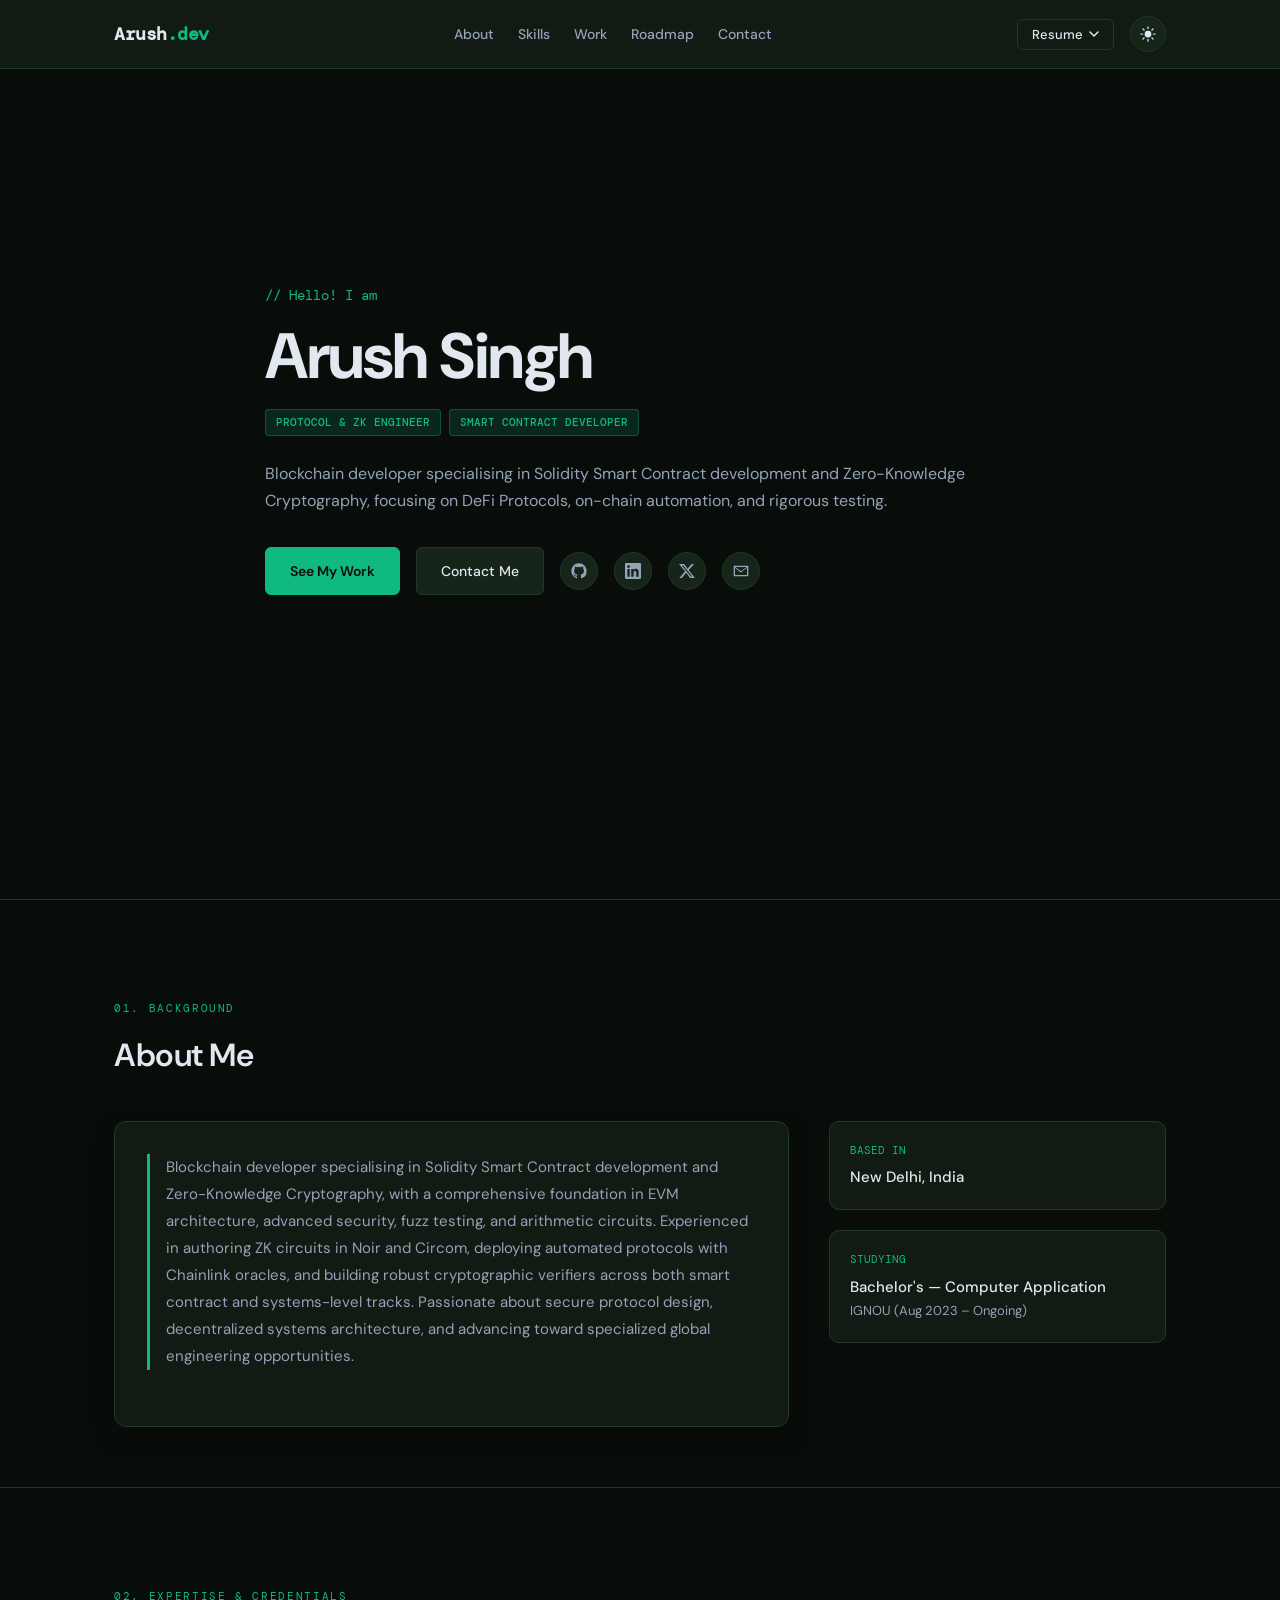
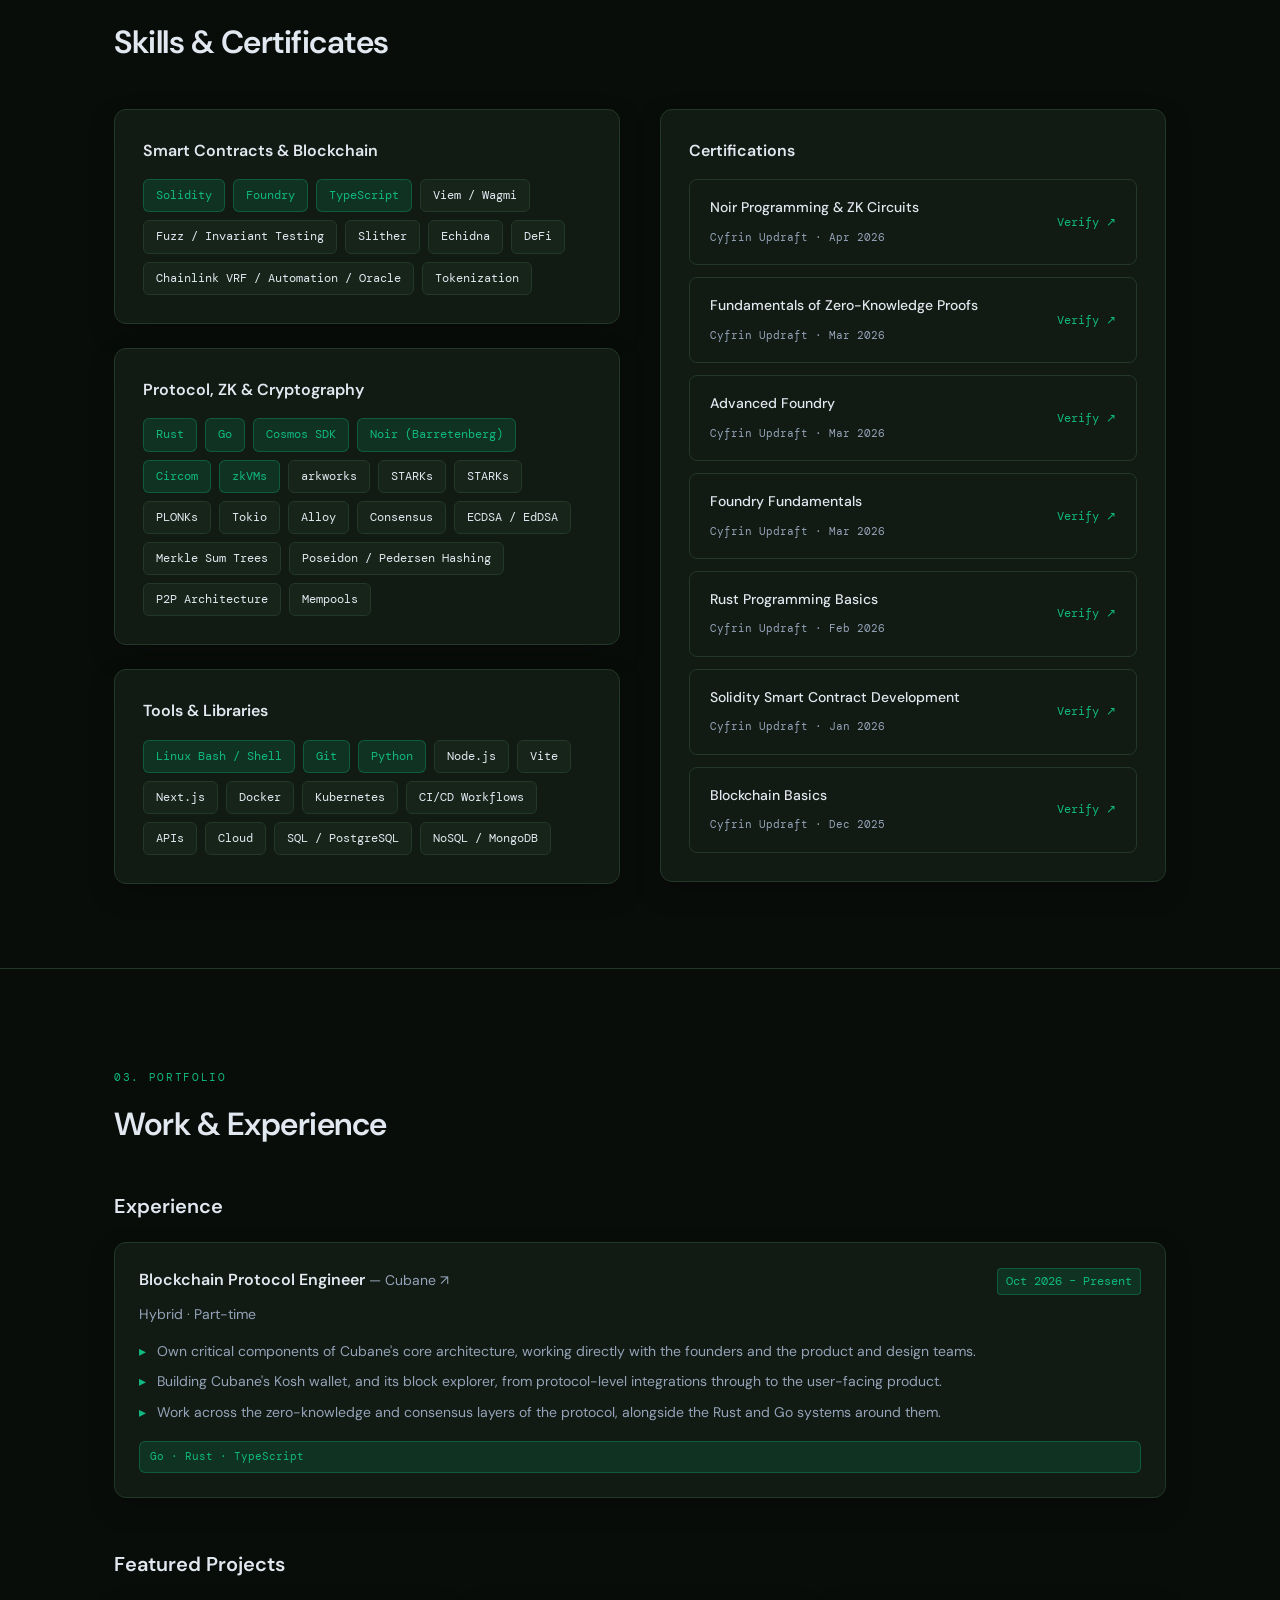
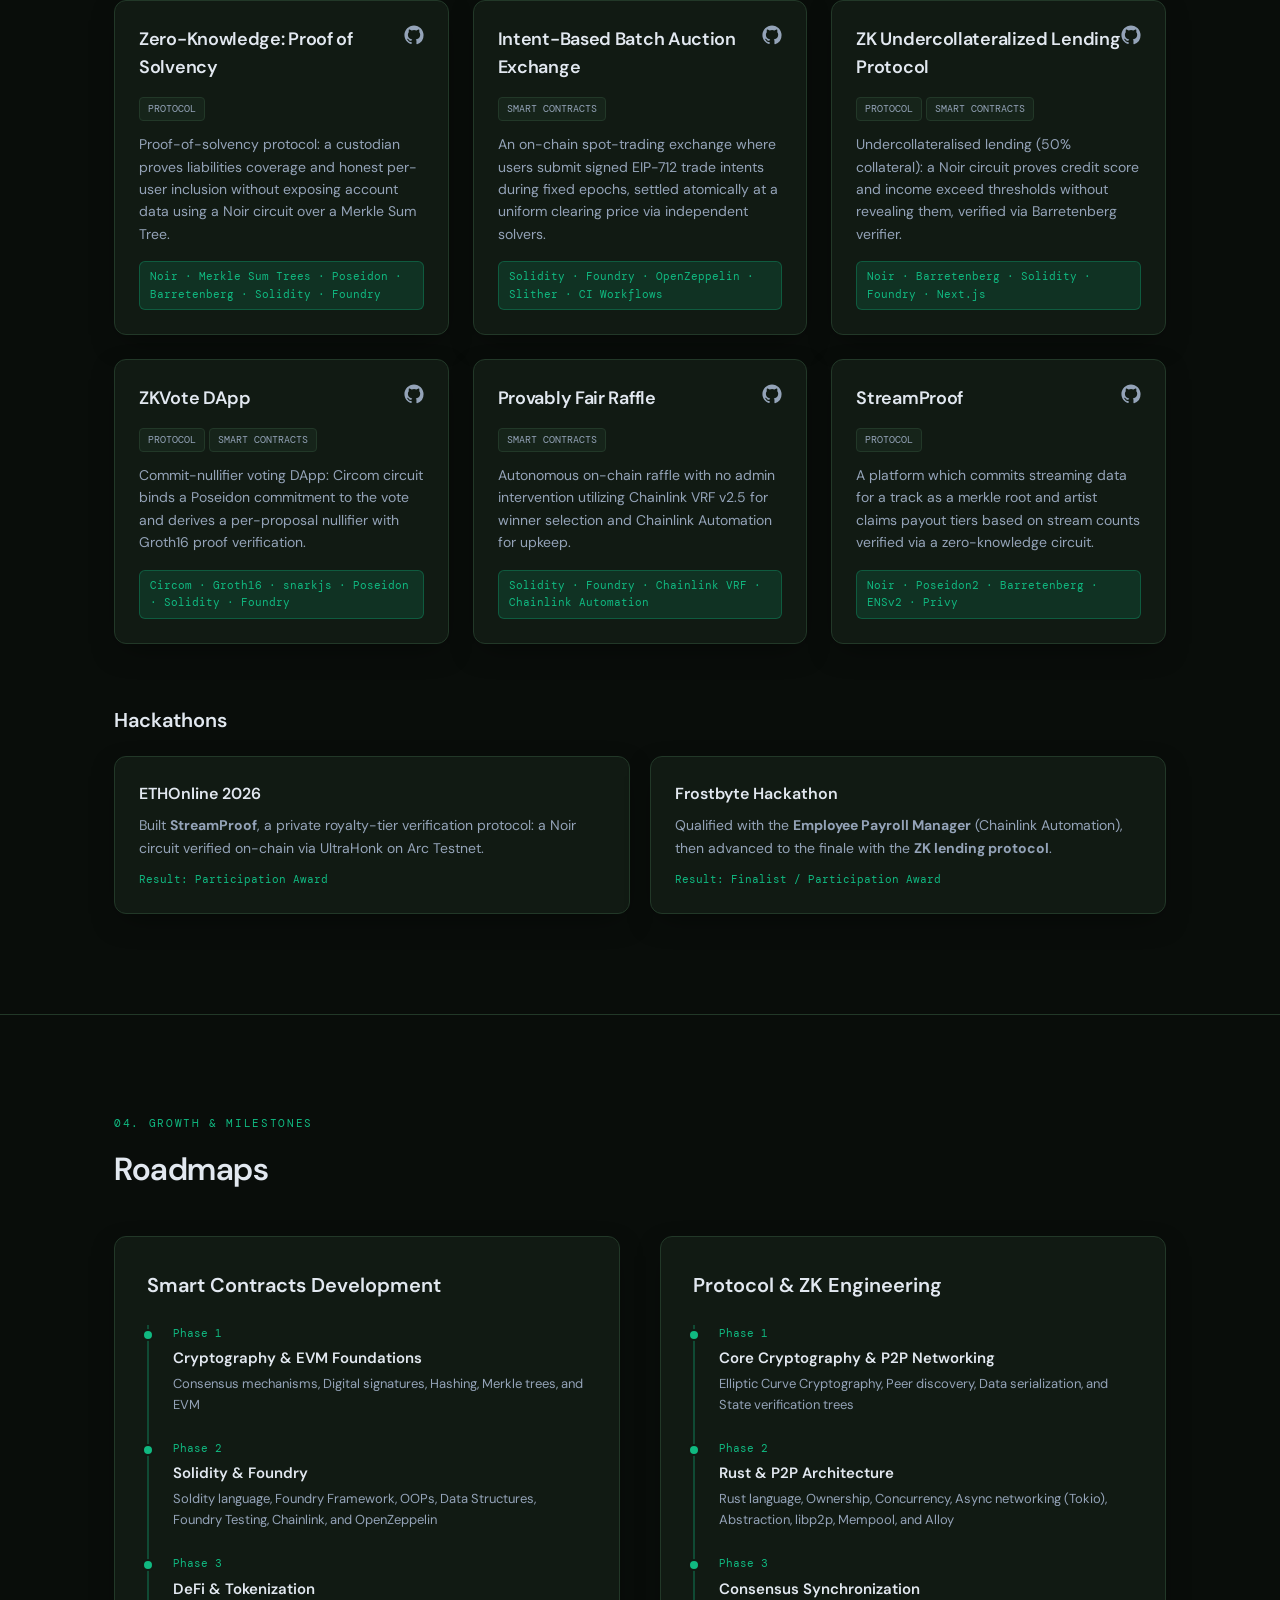
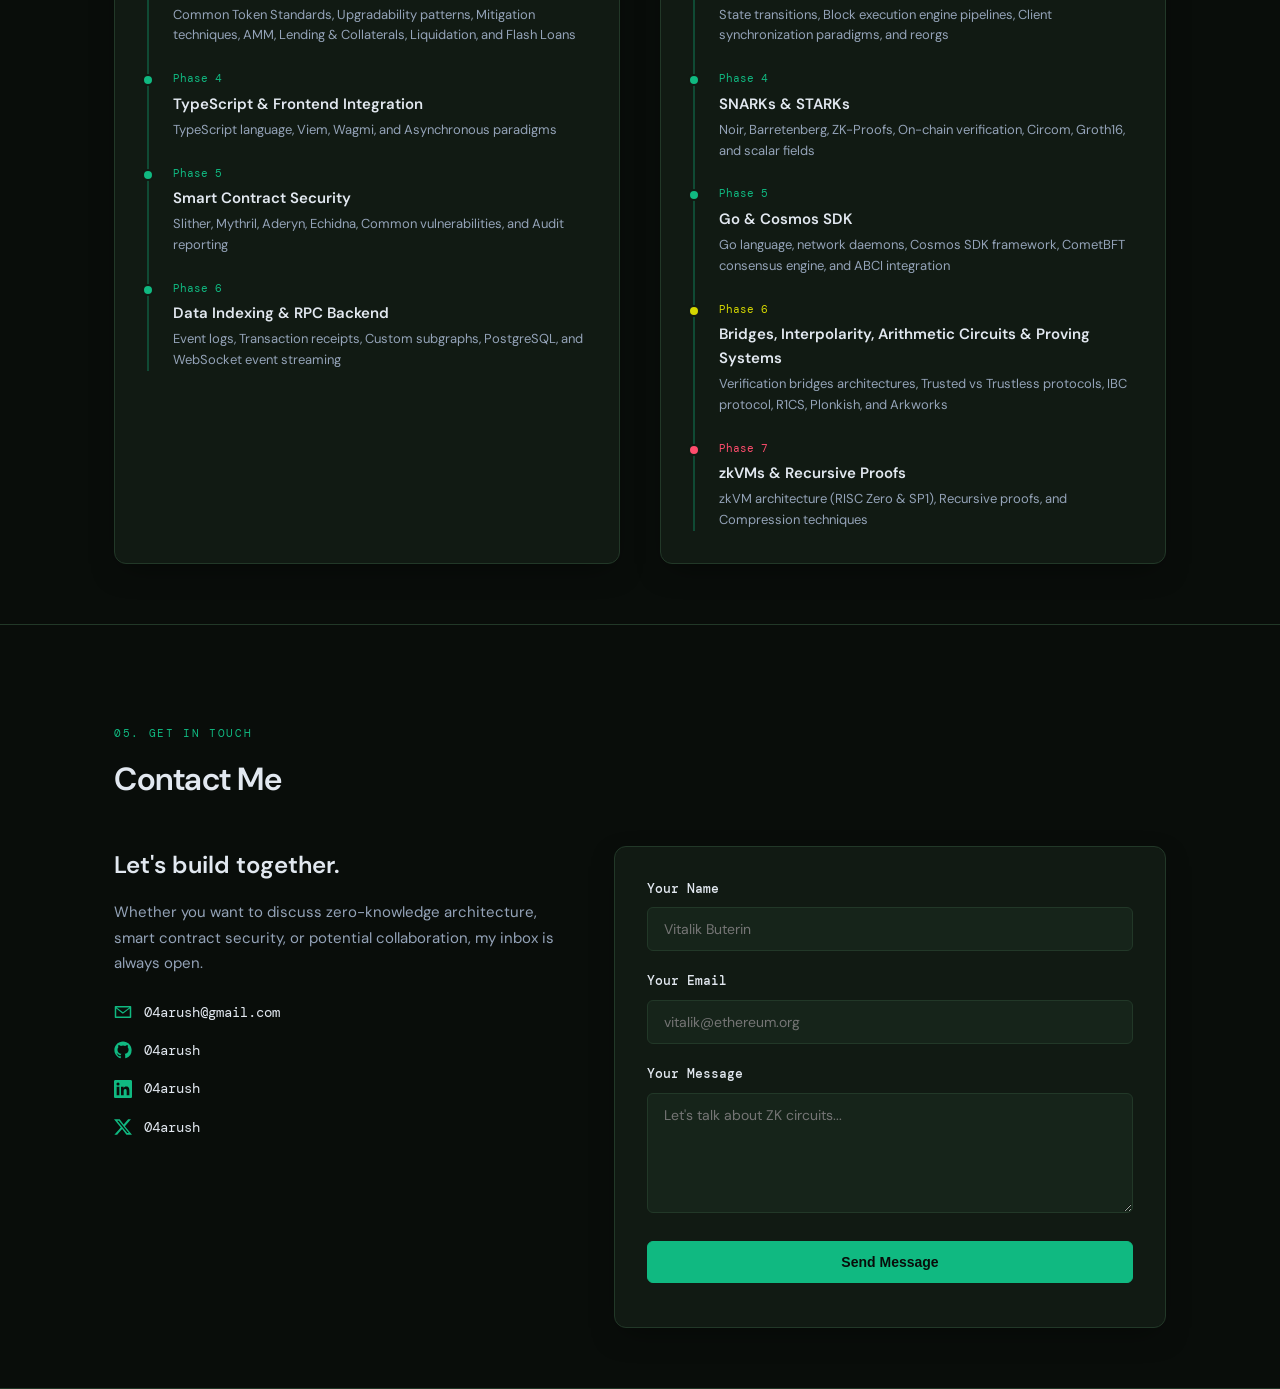
==== commit 93c4a2dd: "Update portfolio" ====
--- a/index.html
+++ b/index.html
@@ -188,12 +188,14 @@
                     <div class="category-box">
                         <h3 class="category-title">Protocol, ZK &amp; Cryptography</h3>
                         <div class="skill-tags-flex">
-                            <span class="skill-tag highlight">Rust (arkworks)</span>
-                            <span class="skill-tag highlight">Go (Cosmos SDK)</span>
+                            <span class="skill-tag highlight">Rust</span>
+                            <span class="skill-tag highlight">Go</span>
+                            <span class="skill-tag highlight">Cosmos SDK</span>
                             <span class="skill-tag highlight">Noir (Barretenberg)</span>
                             <span class="skill-tag highlight">Circom</span>
                             <span class="skill-tag highlight">zkVMs</span>
-                            <span class="skill-tag">SNARKs</span>
+                            <span class="skill-tag">arkworks</span>
+                            <span class="skill-tag">STARKs</span>
                             <span class="skill-tag">STARKs</span>
                             <span class="skill-tag">PLONKs</span>
                             <span class="skill-tag">Tokio</span>
@@ -213,11 +215,15 @@
                             <span class="skill-tag highlight">Git</span>
                             <span class="skill-tag highlight">Python</span>
                             <span class="skill-tag">Node.js</span>
-                            <span class="skill-tag">React</span>
-                            <span class="skill-tag">CI Workflows</span>
+                            <span class="skill-tag">Vite</span>
+                            <span class="skill-tag">Next.js</span>
+                            <span class="skill-tag">Docker</span>
+                            <span class="skill-tag">Kubernetes</span>
+                            <span class="skill-tag">CI/CD Workflows</span>
+                            <span class="skill-tag">APIs</span>
+                            <span class="skill-tag">Cloud</span>
                             <span class="skill-tag">SQL / PostgreSQL</span>
                             <span class="skill-tag">NoSQL / MongoDB</span>
-                            <span class="skill-tag">Basic Cloud</span>
                         </div>
                     </div>
                 </div>
@@ -303,8 +309,8 @@
                     <div class="experience-header">
                         <h4>
                             Blockchain Protocol Engineer
-                            <a href="https://www.linkedin.com/company/cubane/" class="experience-link" target="_blank"
-                                rel="noopener noreferrer" aria-label="LinkedIn (opens in a new tab)">— Cubane <span
+                            <a href="https://cubane.space" class="experience-link" target="_blank"
+                                rel="noopener noreferrer" aria-label="Cubane Website">— Cubane <span
                                     class="link-arrow">↗</span></a>
                         </h4>
                         <span class="experience-date">Oct 2026 – Present</span>
@@ -313,13 +319,14 @@
                         <span>Hybrid · Part-time</span>
                     </div>
                     <ul class="experience-points">
-                        <li>Design and develop scalable blockchain architecture for Cubane's platform, working directly
-                            with the founders and the product and design teams.</li>
-                        <li>Build secure smart contracts, decentralised protocol components and off-chain integrations.
-                        </li>
-                        <li>Monitor and optimise protocol performance for efficiency, security and reliability.</li>
+                        <li>Own critical components of Cubane's core architecture, working directly with the founders and
+                            the product and design teams.</li>
+                        <li>Building Cubane's Kosh wallet, and its block explorer, from protocol-level integrations
+                            through to the user-facing product.</li>
+                        <li>Work across the zero-knowledge and consensus layers of the protocol, alongside the Rust and Go
+                            systems around them.</li>
                     </ul>
-                    <div class="project-stack">Rust · Go · Solidity · Noir · TypeScript</div>
+                    <div class="project-stack">Go · Rust · TypeScript</div>
                 </div>
             </div>
 
@@ -528,8 +535,8 @@
                             <div class="timeline-desc">Slither, Mythril, Aderyn, Echidna, Common vulnerabilities, and
                                 Audit reporting</div>
                         </div>
-                        <div class="timeline-item" id="timeline-item-ongoing">
-                            <div class="timeline-date" id="timeline-date-ongoing">Phase 6</div>
+                        <div class="timeline-item">
+                            <div class="timeline-date">Phase 6</div>
                             <div class="timeline-title">Data Indexing &amp; RPC Backend</div>
                             <div class="timeline-desc">Event logs, Transaction receipts, Custom subgraphs, PostgreSQL,
                                 and WebSocket event streaming</div>
@@ -564,14 +571,14 @@
                             <div class="timeline-desc">Noir, Barretenberg, ZK-Proofs, On-chain verification, Circom,
                                 Groth16, and scalar fields</div>
                         </div>
-                        <div class="timeline-item" id="timeline-item-ongoing">
-                            <div class="timeline-date" id="timeline-date-ongoing">Phase 5</div>
+                        <div class="timeline-item">
+                            <div class="timeline-date">Phase 5</div>
                             <div class="timeline-title">Go &amp; Cosmos SDK</div>
                             <div class="timeline-desc">Go language, network daemons, Cosmos SDK framework, CometBFT
                                 consensus engine, and ABCI integration</div>
                         </div>
-                        <div class="timeline-item" id="timeline-item-upcoming">
-                            <div class="timeline-date" id="timeline-date-upcoming">Phase 6</div>
+                        <div class="timeline-item" id="timeline-item-ongoing">
+                            <div class="timeline-date" id="timeline-date-ongoing">Phase 6</div>
                             <div class="timeline-title">Bridges, Interpolarity, Arithmetic Circuits &amp; Proving
                                 Systems</div>
                             <div class="timeline-desc">Verification bridges architectures, Trusted vs Trustless
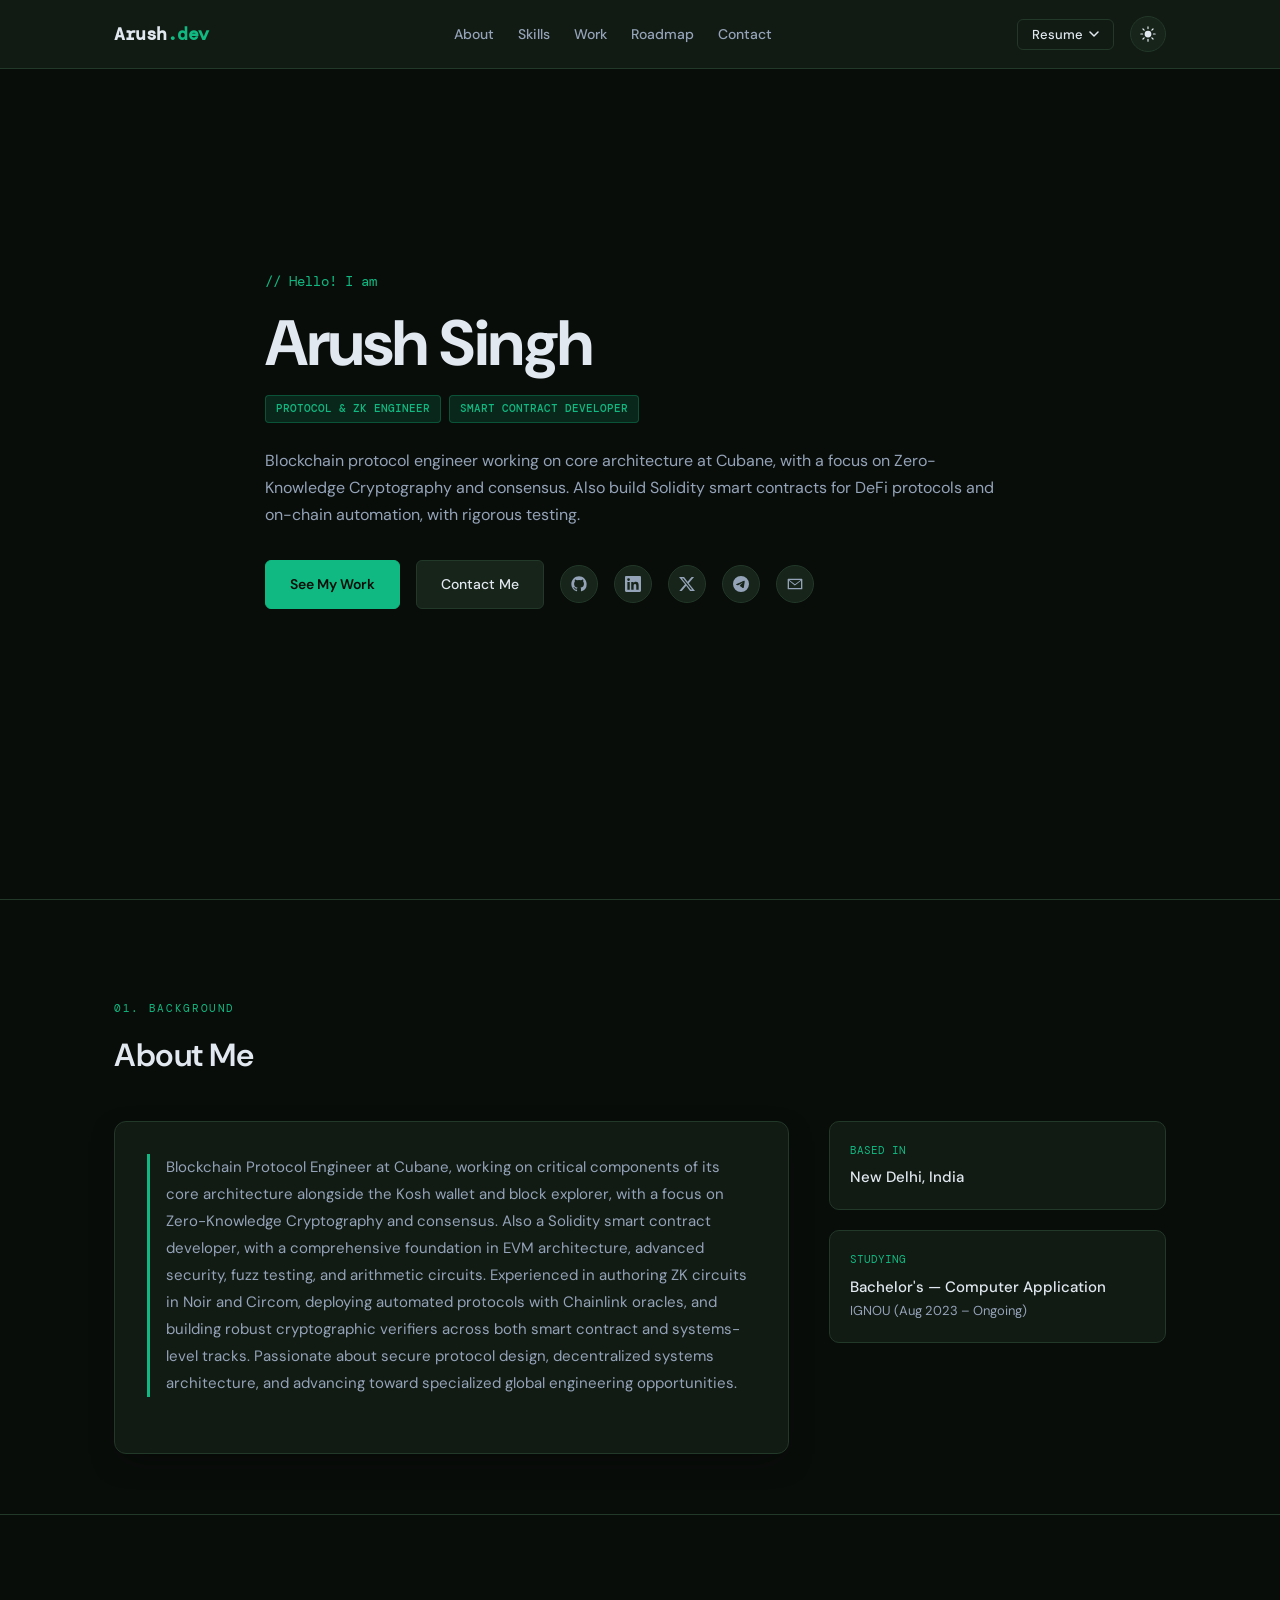
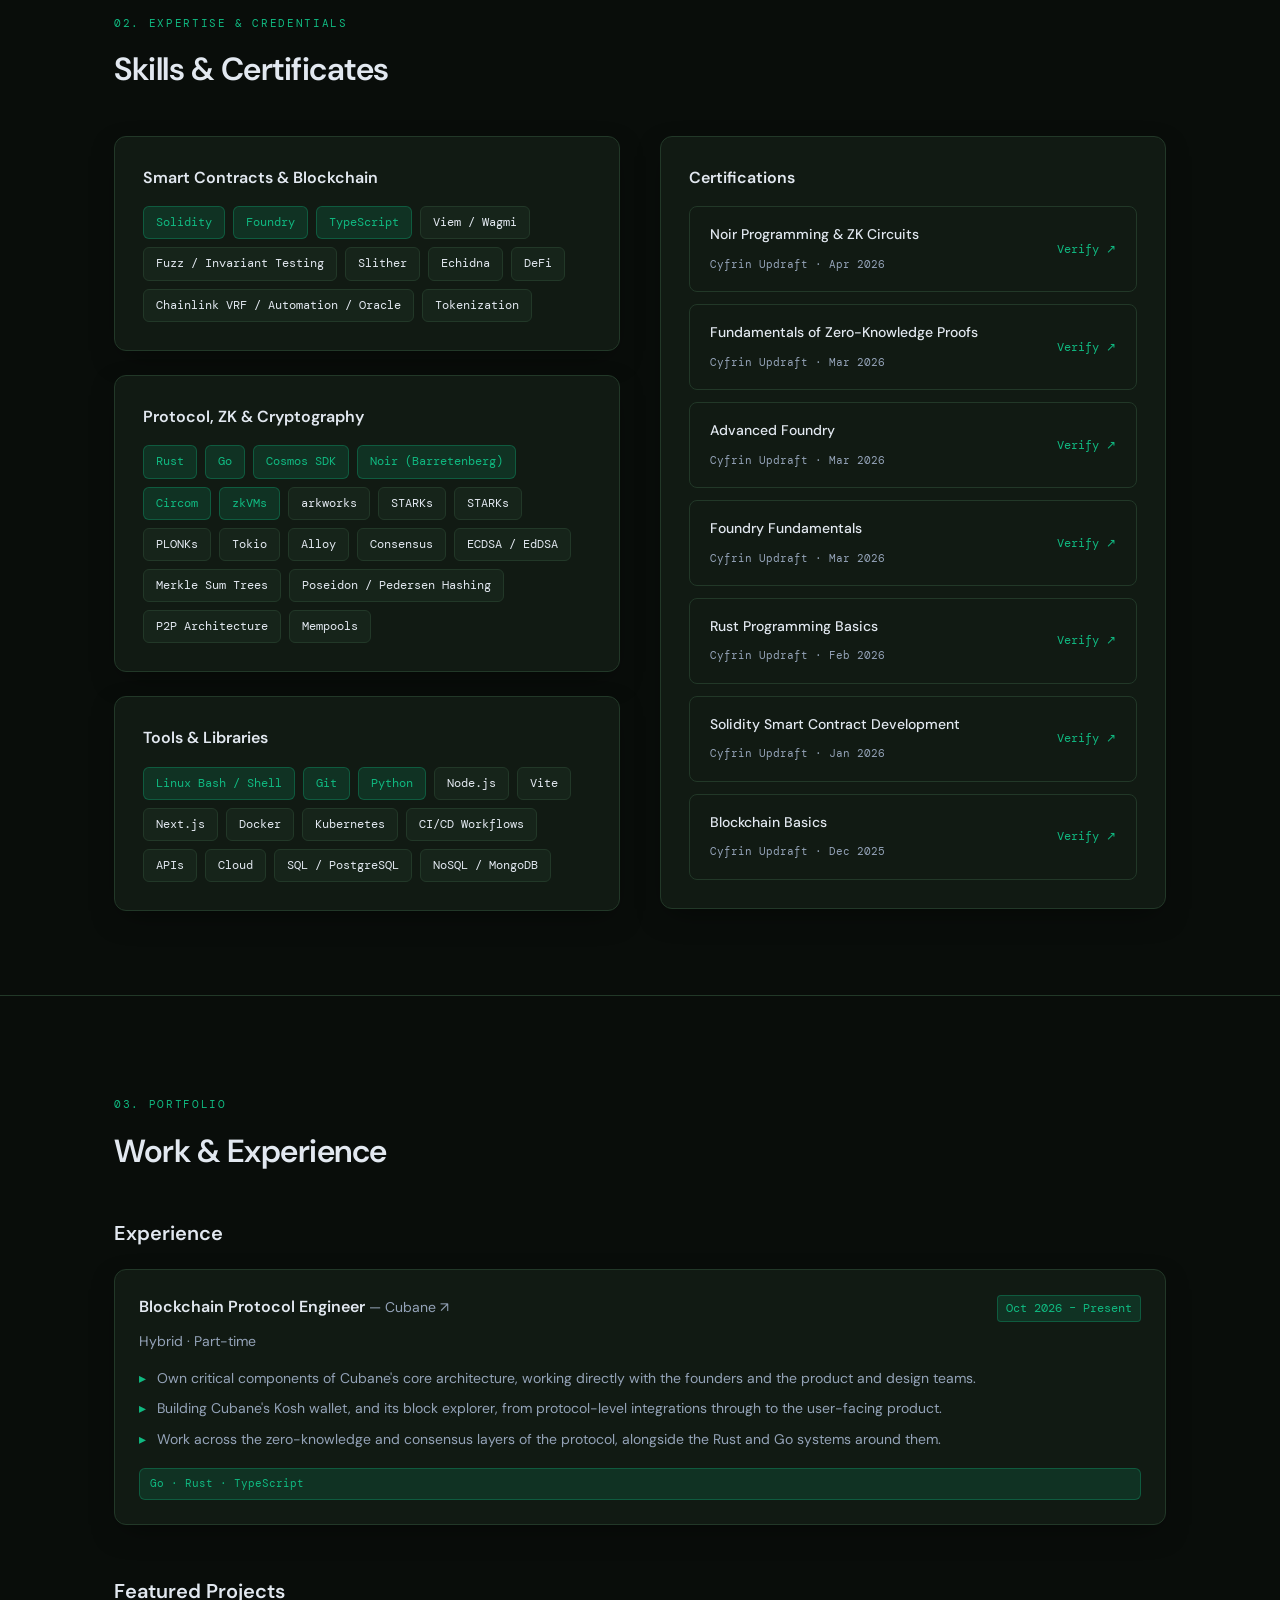
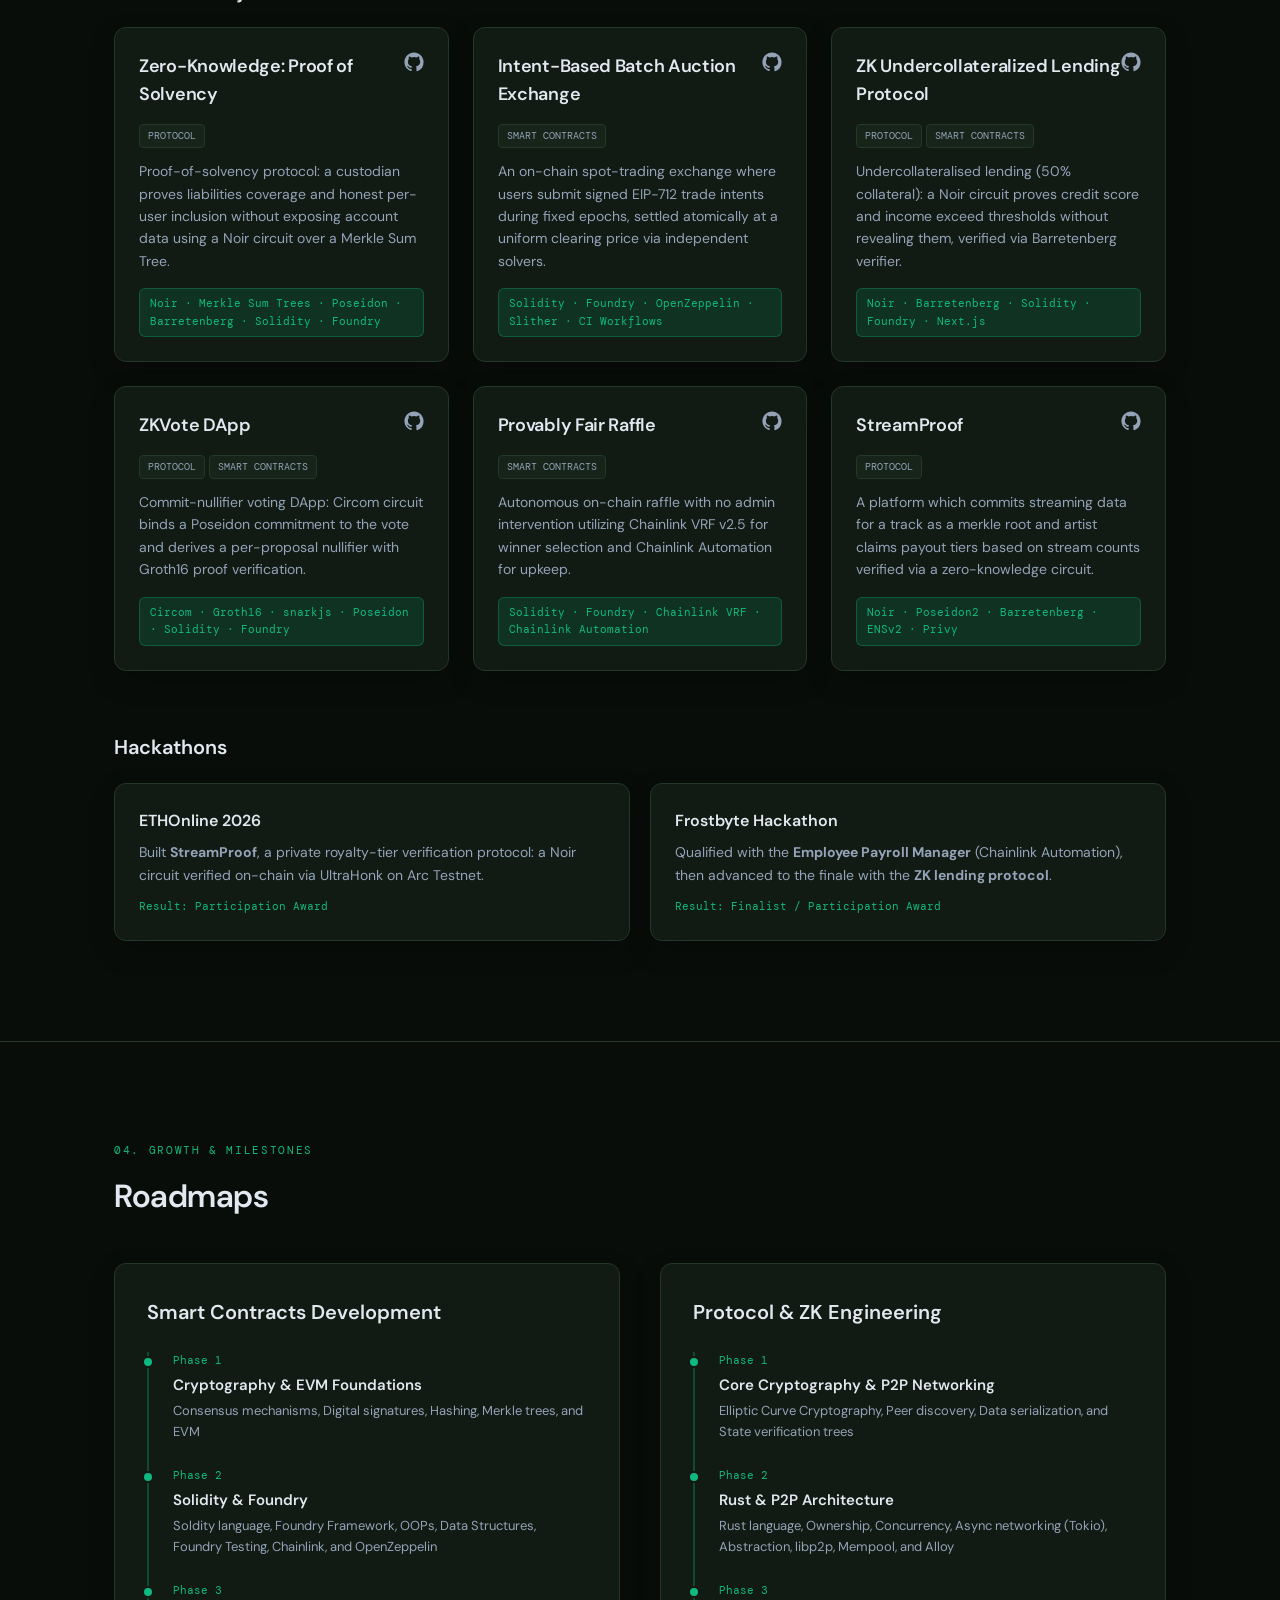
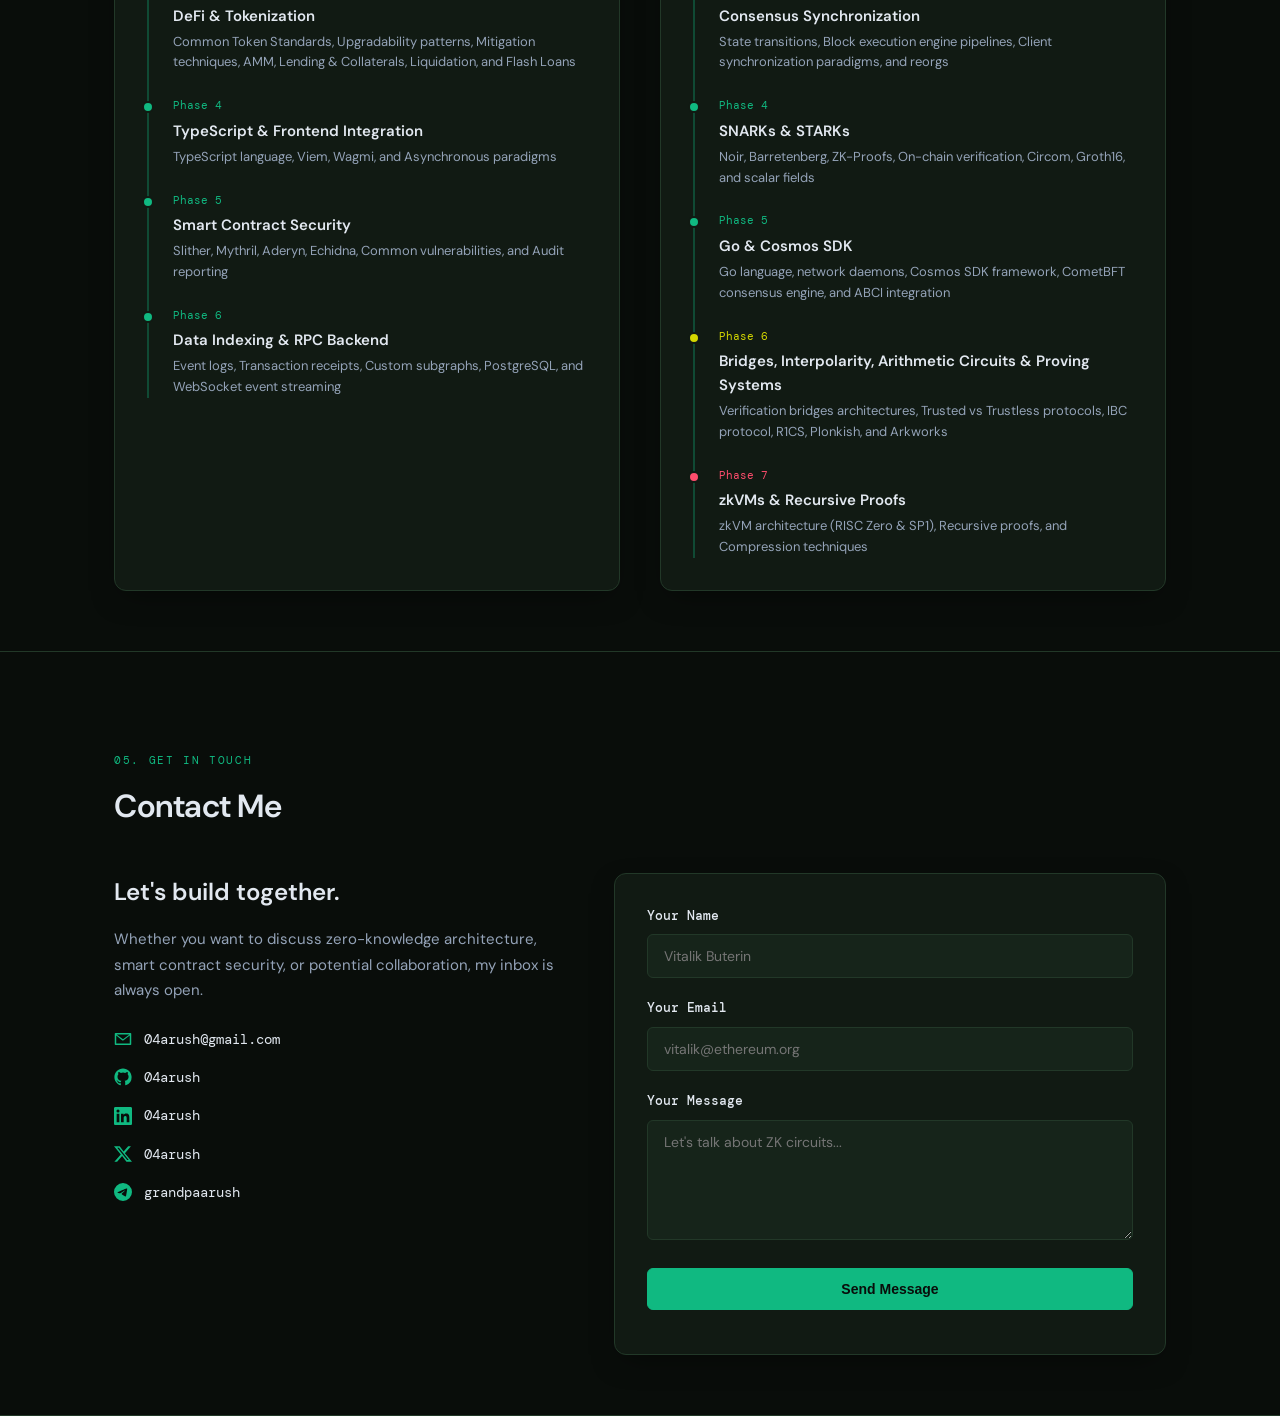
==== commit 8f7ccea9: "Update bio and contacts" ====
--- a/index.html
+++ b/index.html
@@ -92,8 +92,9 @@
                     <span class="role-badge">Smart Contract Developer</span>
                 </div>
                 <p class="hero-desc">
-                    Blockchain developer specialising in Solidity Smart Contract development and Zero-Knowledge
-                    Cryptography, focusing on DeFi Protocols, on-chain automation, and rigorous testing.
+                    Blockchain protocol engineer working on core architecture at Cubane, with a focus on
+                    Zero-Knowledge Cryptography and consensus. Also build Solidity smart contracts for DeFi
+                    protocols and on-chain automation, with rigorous testing.
                 </p>
                 <div class="hero-actions">
                     <a href="#work" class="btn btn-primary">See My Work</a>
@@ -117,6 +118,13 @@
                             <svg viewBox="0 0 24 24">
                                 <path
                                     d="M18.9 1.65h3.68l-8.04 9.19L24 22.35h-7.41l-5.8-7.58-6.64 7.58H.46l8.6-9.83L0 1.65h7.6l5.24 6.93 6.06-6.93zm-1.29 18.5h2.04L6.49 3.73H4.3L17.61 20.15z" />
+                            </svg>
+                        </a>
+                        <a href="https://t.me/grandpaarush" class="social-icon-link" aria-label="Telegram"
+                            target="_blank">
+                            <svg viewBox="0 0 24 24">
+                                <path
+                                    d="M11.944 0A12 12 0 0 0 0 12a12 12 0 0 0 12 12 12 12 0 0 0 12-12A12 12 0 0 0 12 0a12 12 0 0 0-.056 0zm4.962 7.224c.1-.002.321.023.465.14a.506.506 0 0 1 .171.325c.016.093.036.306.02.472-.18 1.898-.962 6.502-1.36 8.627-.168.9-.499 1.201-.82 1.23-.696.065-1.225-.46-1.9-.902-1.056-.693-1.653-1.124-2.678-1.8-1.185-.78-.417-1.21.258-1.91.177-.184 3.247-2.977 3.307-3.23.007-.032.014-.15-.056-.212s-.174-.041-.249-.024c-.106.024-1.793 1.14-5.061 3.345-.48.33-.913.49-1.302.48-.428-.008-1.252-.241-1.865-.44-.752-.245-1.349-.374-1.297-.789.027-.216.325-.437.893-.663 3.498-1.524 5.83-2.529 6.998-3.014 3.332-1.386 4.025-1.627 4.476-1.635z" />
                             </svg>
                         </a>
                         <a href="mailto:04arush@gmail.com" class="social-icon-link" aria-label="Email" target="_blank">
@@ -139,9 +147,11 @@
             <div class="about-grid">
                 <div class="about-card">
                     <p class="about-text">
-                        Blockchain developer specialising in Solidity Smart Contract development and Zero-Knowledge
-                        Cryptography, with a comprehensive foundation in EVM architecture, advanced security, fuzz
-                        testing, and arithmetic circuits. Experienced in authoring ZK circuits in Noir and Circom,
+                        Blockchain Protocol Engineer at Cubane, working on critical components of its core
+                        architecture alongside the Kosh wallet and block explorer, with a focus on Zero-Knowledge
+                        Cryptography and consensus. Also a Solidity smart contract developer, with a comprehensive
+                        foundation in EVM architecture, advanced security, fuzz testing, and arithmetic circuits.
+                        Experienced in authoring ZK circuits in Noir and Circom,
                         deploying automated protocols with Chainlink oracles, and building robust cryptographic
                         verifiers across both smart contract and systems-level tracks. Passionate about secure protocol
                         design, decentralized systems architecture, and advancing toward specialized global engineering
@@ -637,6 +647,13 @@
                             </svg>
                             04arush
                         </a>
+                        <a href="https://t.me/grandpaarush" class="contact-direct-item" target="_blank">
+                            <svg viewBox="0 0 24 24">
+                                <path
+                                    d="M11.944 0A12 12 0 0 0 0 12a12 12 0 0 0 12 12 12 12 0 0 0 12-12A12 12 0 0 0 12 0a12 12 0 0 0-.056 0zm4.962 7.224c.1-.002.321.023.465.14a.506.506 0 0 1 .171.325c.016.093.036.306.02.472-.18 1.898-.962 6.502-1.36 8.627-.168.9-.499 1.201-.82 1.23-.696.065-1.225-.46-1.9-.902-1.056-.693-1.653-1.124-2.678-1.8-1.185-.78-.417-1.21.258-1.91.177-.184 3.247-2.977 3.307-3.23.007-.032.014-.15-.056-.212s-.174-.041-.249-.024c-.106.024-1.793 1.14-5.061 3.345-.48.33-.913.49-1.302.48-.428-.008-1.252-.241-1.865-.44-.752-.245-1.349-.374-1.297-.789.027-.216.325-.437.893-.663 3.498-1.524 5.83-2.529 6.998-3.014 3.332-1.386 4.025-1.627 4.476-1.635z" />
+                            </svg>
+                            grandpaarush
+                        </a>
                     </div>
                 </div>
                 <div class="contact-form-card">
@@ -671,4 +688,4 @@
     <script src="script.js"></script>
 </body>
 
-</html>+</html>
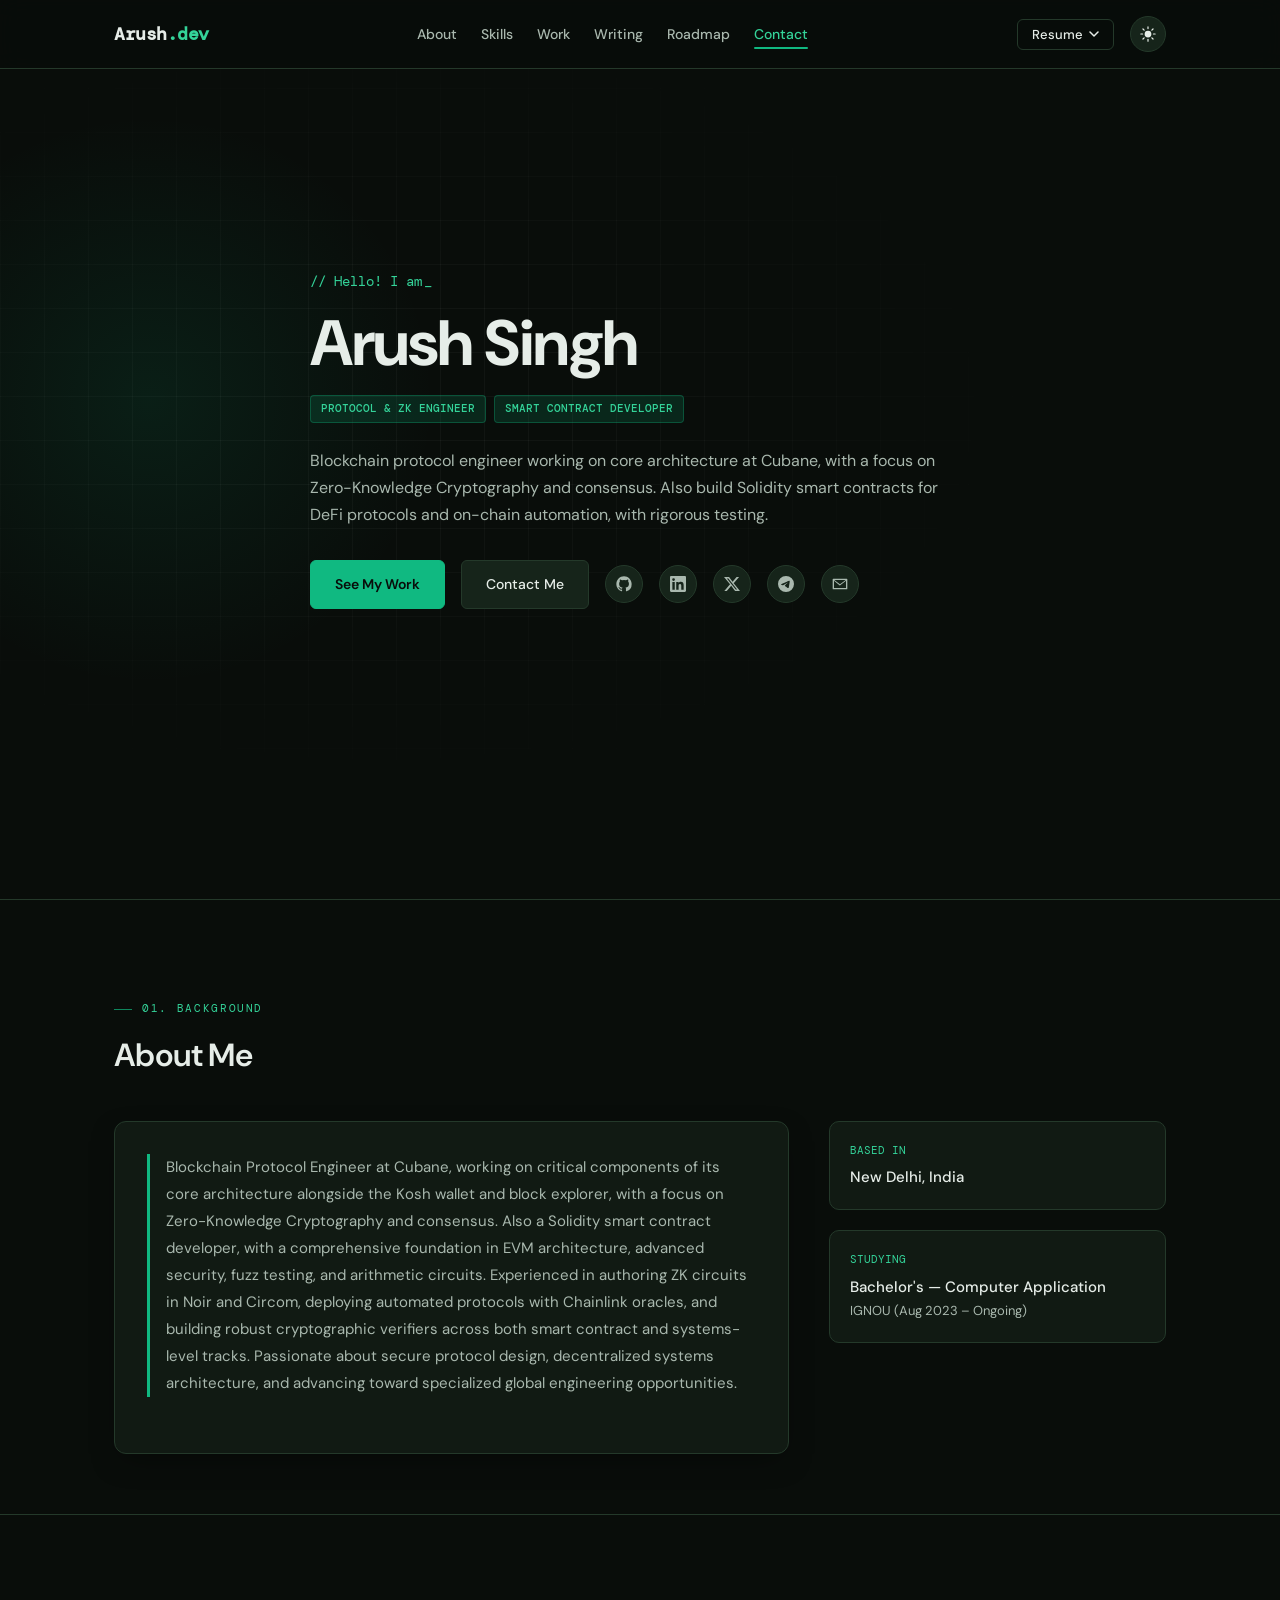
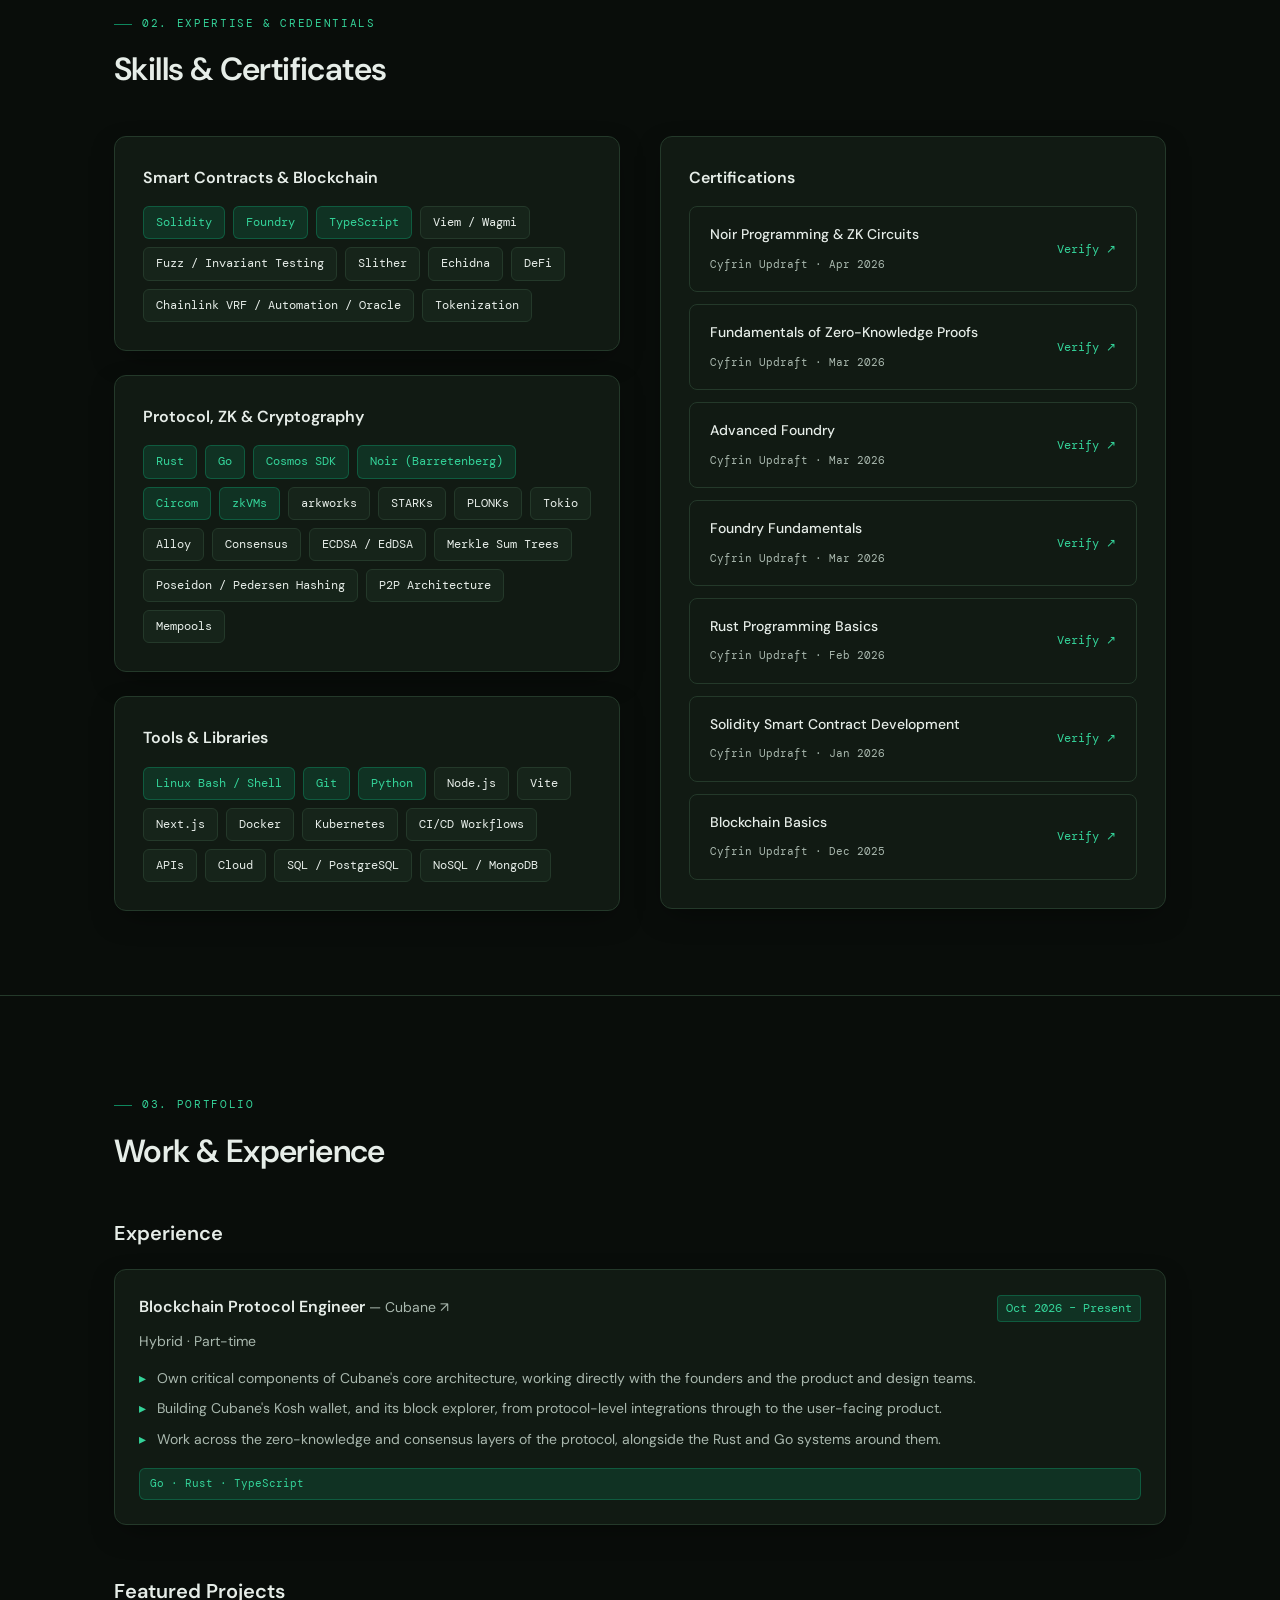
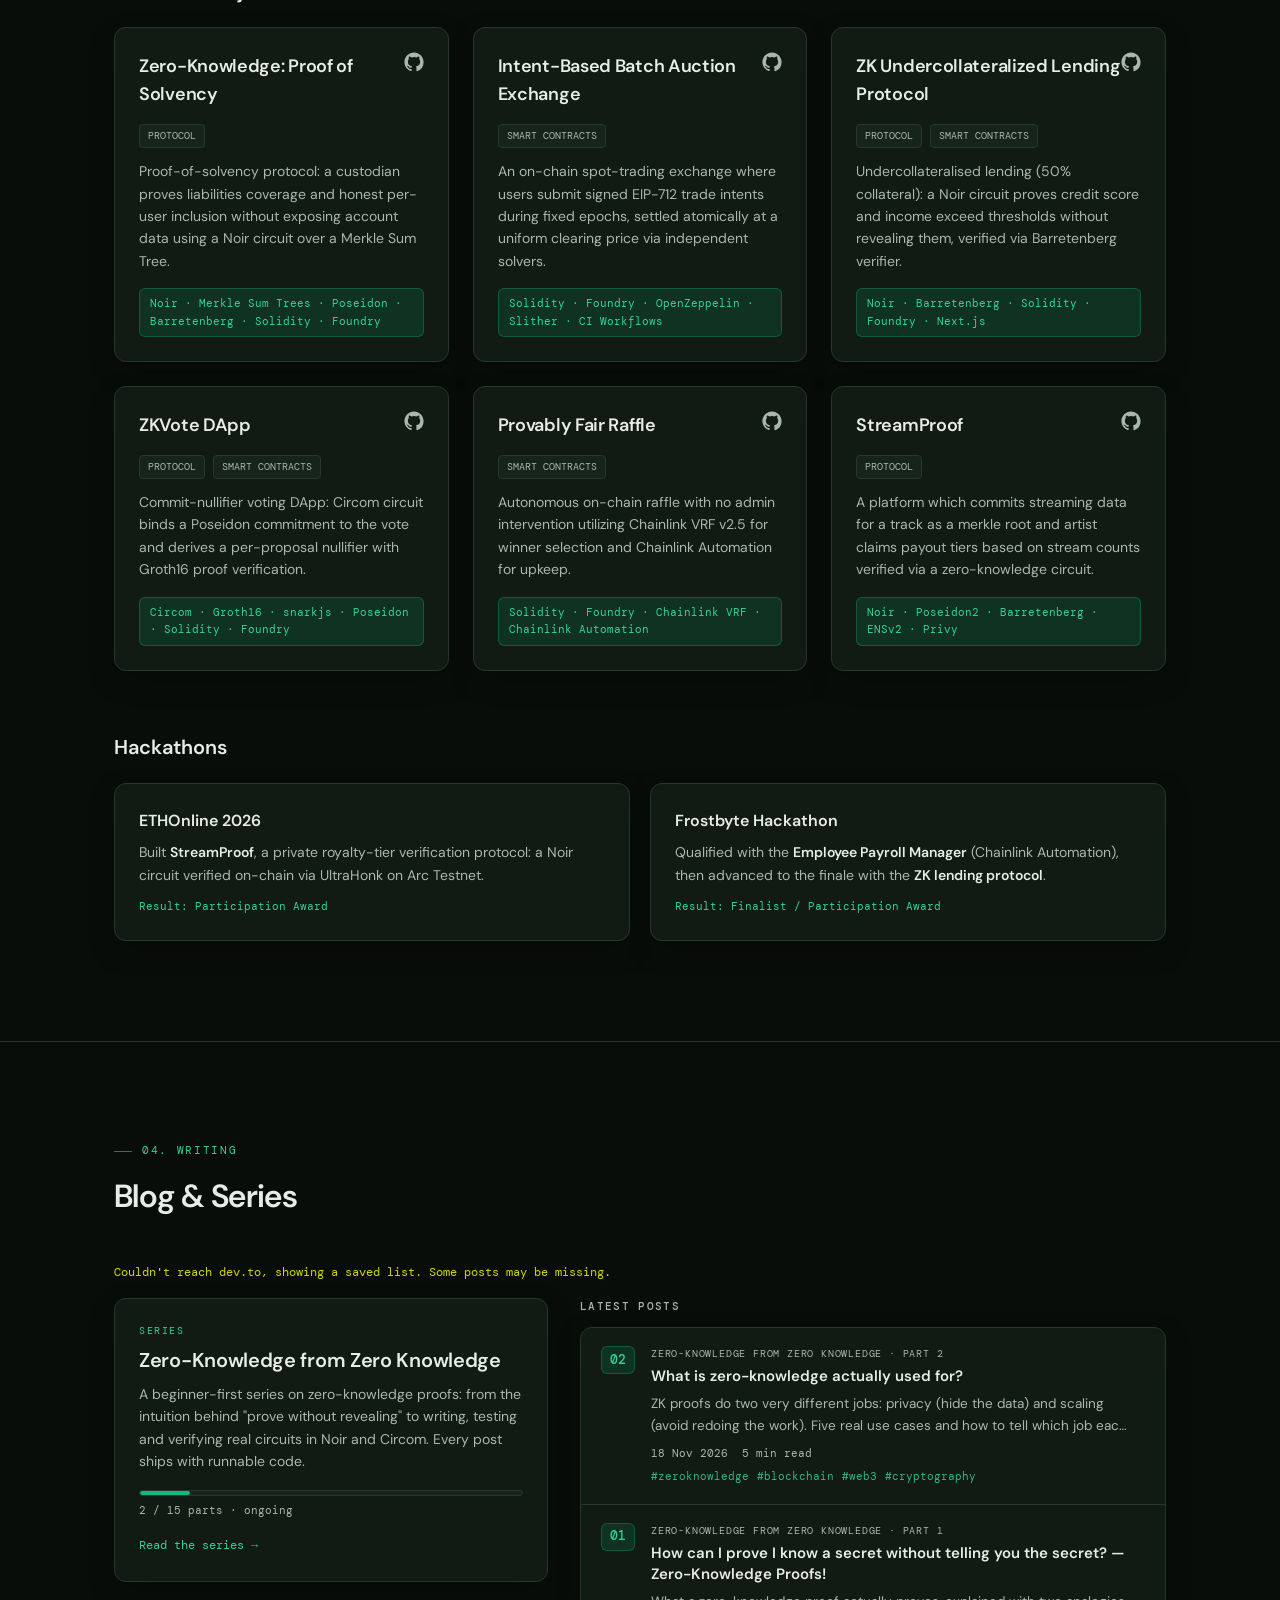
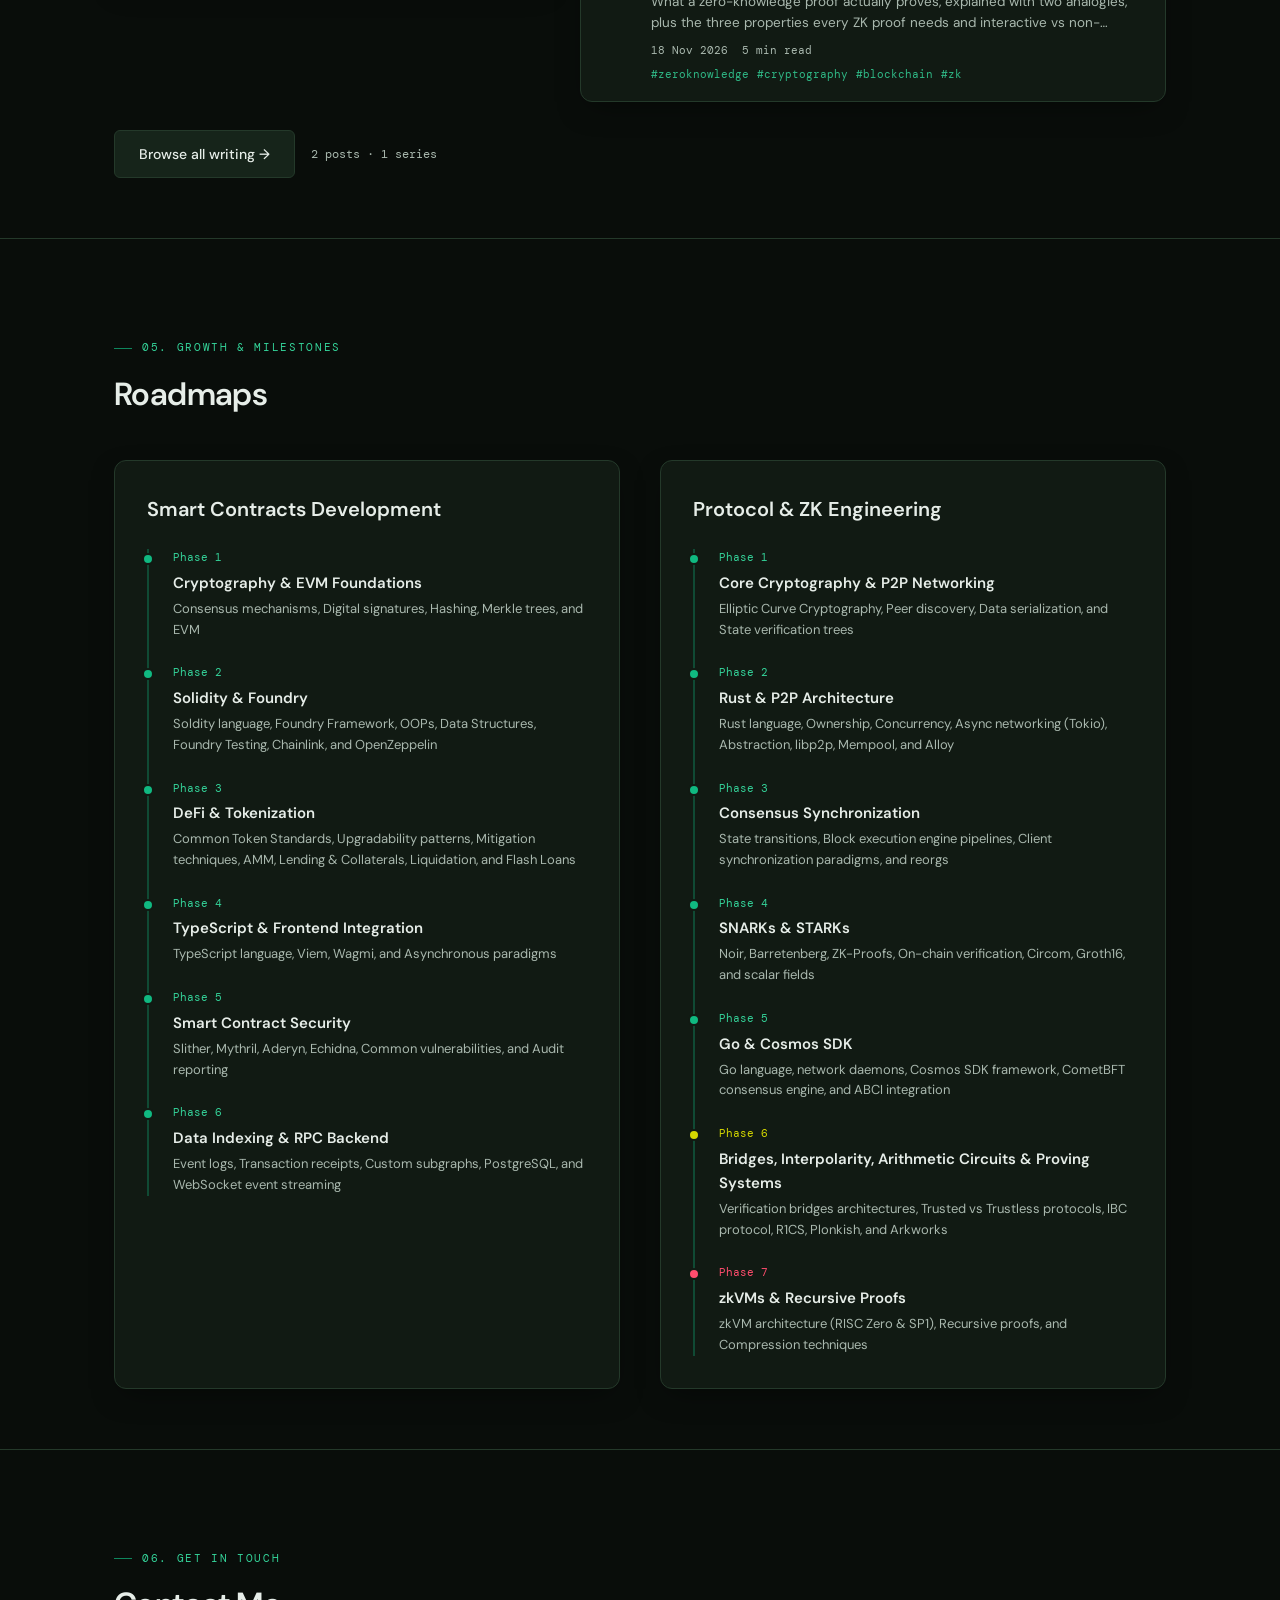
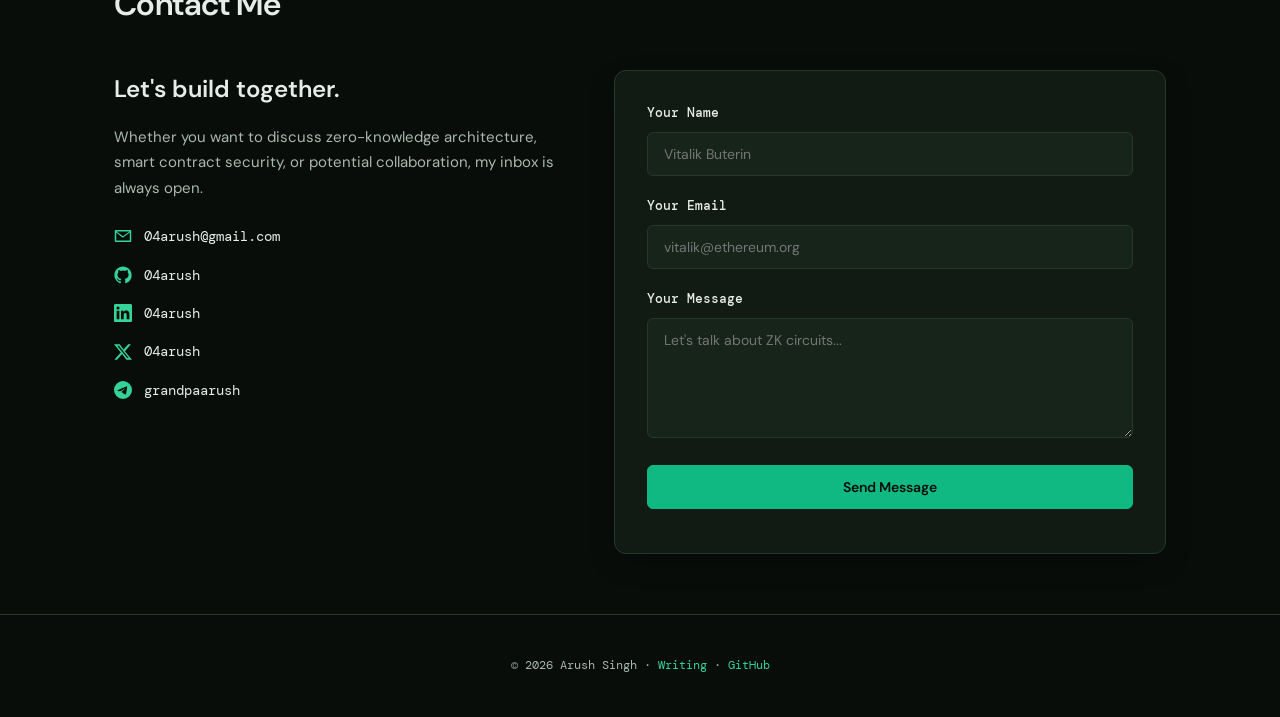
==== commit a699c686: "Added blogs on portfolio" ====
--- a/index.html
+++ b/index.html
@@ -8,7 +8,9 @@
     <link
         href="https://fonts.googleapis.com/css2?family=DM+Sans:wght@300;400;500;600&amp;family=DM+Mono:wght@400;500&amp;display=swap"
         rel="stylesheet">
+    <meta name="description" content="Arush Singh: Protocol & ZK Engineer and Smart Contract Developer. Projects, experience and writing on zero-knowledge proofs.">
     <link rel="stylesheet" href="style.css">
+    <script src="theme.js"></script>
 </head>
 
 <body>
@@ -21,6 +23,7 @@
                 <li><a href="#about">About</a></li>
                 <li><a href="#skills">Skills</a></li>
                 <li><a href="#work">Work</a></li>
+                <li><a href="#writing">Writing</a></li>
                 <li><a href="#roadmap">Roadmap</a></li>
                 <li><a href="#contact">Contact</a></li>
             </ul>
@@ -77,6 +80,7 @@
         <a href="#about">About</a>
         <a href="#skills">Skills</a>
         <a href="#work">Work</a>
+        <a href="#writing">Writing</a>
         <a href="#roadmap">Roadmap</a>
         <a href="#contact">Contact</a>
     </nav>
@@ -205,7 +209,6 @@
                             <span class="skill-tag highlight">Circom</span>
                             <span class="skill-tag highlight">zkVMs</span>
                             <span class="skill-tag">arkworks</span>
-                            <span class="skill-tag">STARKs</span>
                             <span class="skill-tag">STARKs</span>
                             <span class="skill-tag">PLONKs</span>
                             <span class="skill-tag">Tokio</span>
@@ -506,10 +509,29 @@
         </div>
     </section>
 
+    <!-- Writing Section (rendered by blog.js from dev.to) -->
+    <section id="writing">
+        <div class="container">
+            <div class="section-title">04. Writing</div>
+            <h2 class="section-heading">Blog &amp; Series</h2>
+            <div id="blogHome" class="blog-home">
+                <div class="blog-loading" aria-hidden="true">
+                    <div class="skeleton skeleton-card"></div>
+                    <div class="skeleton-stack">
+                        <div class="skeleton skeleton-row"></div>
+                        <div class="skeleton skeleton-row"></div>
+                        <div class="skeleton skeleton-row"></div>
+                    </div>
+                </div>
+                <noscript><a href="https://dev.to/grandpaarush">Read my posts on dev.to →</a></noscript>
+            </div>
+        </div>
+    </section>
+
     <!-- Roadmap Section -->
     <section id="roadmap">
         <div class="container">
-            <div class="section-title">04. Growth &amp; Milestones</div>
+            <div class="section-title">05. Growth &amp; Milestones</div>
             <h2 class="section-heading">Roadmaps</h2>
             <div class="roadmap-container">
                 <div class="roadmap-box">
@@ -609,7 +631,7 @@
     <!-- Contact Section -->
     <section id="contact">
         <div class="container">
-            <div class="section-title">05. Get in Touch</div>
+            <div class="section-title">06. Get in Touch</div>
             <h2 class="section-heading">Contact Me</h2>
             <div class="contact-grid">
                 <div class="contact-info-side">
@@ -685,7 +707,13 @@
         </div>
     </section>
 
+    <footer>
+        <div class="container">© <span id="year">2026</span> Arush Singh · <a href="blog.html">Writing</a> · <a href="https://github.com/04arush" target="_blank" rel="noopener">GitHub</a></div>
+    </footer>
+
     <script src="script.js"></script>
+    <script src="blog-config.js"></script>
+    <script src="blog.js"></script>
 </body>
 
-</html>
+</html>
--- a/style.css
+++ b/style.css
@@ -2,16 +2,16 @@
     --bg-dark: #090d0a;
     --surface-dark: #111a13;
     --surface-card-dark: #16241a;
-    --text-dark: #e2e8f0;
-    --text-muted-dark: #94a3b8;
-    --border-dark: #223828;
+    --text-dark: #e6ede8;
+    --text-muted-dark: #a9b8ae;
+    --border-dark: #24392a;
 
     --bg-light: #f1f5f2;
     --surface-light: #ffffff;
     --surface-card-light: #f8faf9;
-    --text-light: #1e293b;
-    --text-muted-light: #64748b;
-    --border-light: #cbd5e1;
+    --text-light: #142019;
+    --text-muted-light: #4a5c51;
+    --border-light: #d3ddd6;
 
     --green-primary: #10b981;
     --green-hover: #059669;
@@ -33,6 +33,10 @@
     --border: var(--border-dark);
     --shadow: 0 10px 30px -10px rgba(0, 0, 0, 0.5);
     --menu-bg: rgba(17, 26, 19, 0.82);
+    --header-bg: rgba(9, 13, 10, 0.72);
+    --accent-text: #34d399;
+    --glow: rgba(16, 185, 129, 0.10);
+    --grid-line: rgba(255, 255, 255, 0.035);
 }
 
 [data-theme="light"] {
@@ -42,8 +46,16 @@
     --text: var(--text-light);
     --text-muted: var(--text-muted-light);
     --border: var(--border-light);
-    --shadow: 0 10px 25px -5px rgba(0, 0, 0, 0.08);
-    --menu-bg: rgba(255, 255, 255, 0.82);
+    --shadow: 0 1px 2px rgba(16, 40, 24, 0.04), 0 8px 24px -8px rgba(16, 40, 24, 0.10);
+    --menu-bg: rgba(255, 255, 255, 0.86);
+    --header-bg: rgba(241, 245, 242, 0.78);
+    --accent-text: #047857;
+    --glow: rgba(16, 185, 129, 0.12);
+    --grid-line: rgba(10, 40, 20, 0.045);
+    --yellow-primary: #a16207;
+    --red-primary: #e11d48;
+    --green-dim: rgba(16, 185, 129, 0.10);
+    --green-border: rgba(4, 120, 87, 0.28);
 }
 
 *, *::before, *::after {
@@ -61,6 +73,9 @@
     background-color: var(--bg);
     color: var(--text);
     line-height: 1.6;
+    -webkit-font-smoothing: antialiased;
+    -moz-osx-font-smoothing: grayscale;
+    text-rendering: optimizeLegibility;
     transition: background-color var(--transition-speed), color var(--transition-speed);
 }
 
@@ -75,11 +90,12 @@
     top: 0;
     left: 0;
     width: 100%;
-    background: var(--surface);
+    background: var(--header-bg);
     border-bottom: 1px solid var(--border);
     z-index: 1000;
-    backdrop-filter: blur(10px);
-    transition: background var(--transition-speed), border-color var(--transition-speed);
+    -webkit-backdrop-filter: saturate(160%) blur(12px);
+    backdrop-filter: saturate(160%) blur(12px);
+    transition: background var(--transition-speed), border-color var(--transition-speed), box-shadow 0.3s;
 }
 
 .nav-container {
@@ -101,7 +117,7 @@
 }
 
 .logo span {
-    color: var(--green-primary);
+    color: var(--accent-text);
 }
 
 .nav-links {
@@ -120,7 +136,7 @@
 }
 
 .nav-links a:hover, .nav-links a.active {
-    color: var(--green-primary);
+    color: var(--accent-text);
 }
 
 .nav-right {
@@ -151,7 +167,7 @@
 
 .resume-btn:hover {
     border-color: var(--green-primary);
-    color: var(--green-primary);
+    color: var(--accent-text);
 }
 
 .resume-popup {
@@ -186,7 +202,7 @@
 
 .resume-popup a:hover {
     background: var(--green-dim);
-    color: var(--green-primary);
+    color: var(--accent-text);
 }
 
 .theme-switch {
@@ -205,7 +221,7 @@
 
 .theme-switch:hover {
     border-color: var(--green-primary);
-    color: var(--green-primary);
+    color: var(--accent-text);
 }
 
 .theme-switch svg {
@@ -234,7 +250,7 @@
 
 .menu-toggle:hover {
     border-color: var(--green-primary);
-    color: var(--green-primary);
+    color: var(--accent-text);
 }
 
 .menu-toggle span {
@@ -290,7 +306,7 @@
 
 .mobile-menu a:hover,
 .mobile-menu a:active {
-    color: var(--green-primary);
+    color: var(--accent-text);
     background: var(--green-dim);
 }
 
@@ -309,7 +325,7 @@
     font-family: 'DM Mono', monospace;
     text-transform: uppercase;
     letter-spacing: 0.15em;
-    color: var(--green-primary);
+    color: var(--accent-text);
     margin-bottom: 12px;
 }
 
@@ -335,7 +351,7 @@
 .hero-greeting {
     font-family: 'DM Mono', monospace;
     font-size: 14px;
-    color: var(--green-primary);
+    color: var(--accent-text);
     margin-bottom: 16px;
 }
 
@@ -361,7 +377,7 @@
     text-transform: uppercase;
     padding: 4px 10px;
     background: var(--green-dim);
-    color: var(--green-primary);
+    color: var(--accent-text);
     border: 1px solid var(--green-border);
     border-radius: 4px;
 }
@@ -413,7 +429,7 @@
 
 .btn-secondary:hover {
     border-color: var(--green-primary);
-    color: var(--green-primary);
+    color: var(--accent-text);
 }
 
 .social-links {
@@ -443,7 +459,7 @@
 
 .social-icon-link:hover {
     border-color: var(--green-primary);
-    color: var(--green-primary);
+    color: var(--accent-text);
     transform: translateY(-2px);
 }
 
@@ -487,7 +503,7 @@
     font-family: 'DM Mono', monospace;
     font-size: 11px;
     text-transform: uppercase;
-    color: var(--green-primary);
+    color: var(--accent-text);
     margin-bottom: 6px;
 }
 
@@ -546,7 +562,7 @@
 .skill-tag.highlight {
     background: var(--green-dim);
     border-color: var(--green-border);
-    color: var(--green-primary);
+    color: var(--accent-text);
 }
 
 .cert-list {
@@ -585,7 +601,7 @@
 .cert-link {
     font-family: 'DM Mono', monospace;
     font-size: 12px;
-    color: var(--green-primary);
+    color: var(--accent-text);
     text-decoration: none;
     display: inline-flex;
     align-items: center;
@@ -637,7 +653,7 @@
 .experience-date {
     font-family: 'DM Mono', monospace;
     font-size: 12px;
-    color: var(--green-primary);
+    color: var(--accent-text);
     background: var(--green-dim);
     padding: 3px 8px;
     border-radius: 4px;
@@ -663,7 +679,7 @@
 }
 
 .experience-link:hover {
-    color: var(--green-primary);
+    color: var(--accent-text);
 }
 
 .experience-link .link-arrow {
@@ -696,7 +712,7 @@
     content: '▸';
     position: absolute;
     left: 0;
-    color: var(--green-primary);
+    color: var(--accent-text);
 }
 
 .experience-desc {
@@ -749,7 +765,7 @@
 }
 
 .github-svg-link:hover {
-    color: var(--green-primary);
+    color: var(--accent-text);
 }
 
 .github-svg-link svg {
@@ -783,7 +799,7 @@
 .project-stack {
     font-family: 'DM Mono', monospace;
     font-size: 11px;
-    color: var(--green-primary);
+    color: var(--accent-text);
     background: var(--green-dim);
     padding: 6px 10px;
     border-radius: 6px;
@@ -832,7 +848,7 @@
 .hackathon-meta {
     font-family: 'DM Mono', monospace;
     font-size: 11px;
-    color: var(--green-primary);
+    color: var(--accent-text);
     display: flex;
     gap: 16px;
     margin-top: 12px;
@@ -898,7 +914,7 @@
 .timeline-date {
     font-family: 'DM Mono', monospace;
     font-size: 11px;
-    color: var(--green-primary);
+    color: var(--accent-text);
     margin-bottom: 4px;
 }
 
@@ -960,11 +976,11 @@
 .contact-direct-item svg {
     width: 18px;
     height: 18px;
-    fill: var(--green-primary);
+    fill: var(--accent-text);
 }
 
 .contact-direct-item:hover {
-    color: var(--green-primary);
+    color: var(--accent-text);
 }
 
 .contact-form-card {
@@ -1015,7 +1031,7 @@
     font-family: 'DM Mono', monospace;
 }
 
-.form-status.success { color: var(--green-primary); }
+.form-status.success { color: var(--accent-text); }
 .form-status.error { color: var(--red-primary); }
 
 footer {
@@ -1035,4 +1051,742 @@
     .about-grid, .skills-container, .projects-grid, .os-grid, .hackathon-grid, .roadmap-container, .contact-grid {
         grid-template-columns: 1fr;
     }
-}+}
+/* ══════════════════════════════════════════════
+   Writing / Blog
+   ══════════════════════════════════════════════ */
+.blog-home-grid {
+    display: grid;
+    grid-template-columns: 1fr 1.35fr;
+    gap: 32px;
+    align-items: start;
+}
+
+.blog-home-series {
+    display: flex;
+    flex-direction: column;
+    gap: 16px;
+}
+
+.blog-col-heading {
+    font-family: 'DM Mono', monospace;
+    font-size: 11px;
+    font-weight: 500;
+    text-transform: uppercase;
+    letter-spacing: 0.12em;
+    color: var(--text-muted);
+    margin-bottom: 12px;
+}
+
+/* Series card (home) */
+.series-card {
+    display: block;
+    background: var(--surface);
+    border: 1px solid var(--border);
+    border-radius: 12px;
+    padding: 24px;
+    box-shadow: var(--shadow);
+    color: var(--text);
+    text-decoration: none;
+    transition: transform 0.2s, border-color 0.2s;
+}
+
+.series-card:hover {
+    transform: translateY(-4px);
+    border-color: var(--green-primary);
+}
+
+.series-card-label {
+    font-family: 'DM Mono', monospace;
+    font-size: 10px;
+    text-transform: uppercase;
+    letter-spacing: 0.15em;
+    color: var(--accent-text);
+    margin-bottom: 8px;
+}
+
+.series-card-title {
+    font-size: 20px;
+    font-weight: 600;
+    letter-spacing: -0.3px;
+    line-height: 1.3;
+    margin-bottom: 10px;
+}
+
+.series-card-blurb {
+    font-size: 14px;
+    color: var(--text-muted);
+    line-height: 1.6;
+    margin-bottom: 18px;
+}
+
+.series-card-cta {
+    display: inline-block;
+    margin-top: 16px;
+    font-family: 'DM Mono', monospace;
+    font-size: 12px;
+    color: var(--accent-text);
+}
+
+.series-progress-bar {
+    height: 6px;
+    border-radius: 999px;
+    background: var(--surface-card);
+    border: 1px solid var(--border);
+    overflow: hidden;
+    margin-bottom: 6px;
+}
+
+.series-progress-bar span {
+    display: block;
+    height: 100%;
+    background: var(--green-primary);
+    border-radius: inherit;
+}
+
+.series-progress-text {
+    font-family: 'DM Mono', monospace;
+    font-size: 11px;
+    color: var(--text-muted);
+}
+
+.blog-more-link {
+    font-family: 'DM Mono', monospace;
+    font-size: 12px;
+    color: var(--accent-text);
+    text-decoration: none;
+}
+
+/* Post rows */
+.post-list {
+    display: flex;
+    flex-direction: column;
+    background: var(--surface);
+    border: 1px solid var(--border);
+    border-radius: 12px;
+    box-shadow: var(--shadow);
+    overflow: hidden;
+}
+
+.post-row {
+    display: grid;
+    grid-template-columns: auto 1fr auto;
+    gap: 16px;
+    padding: 18px 20px;
+    border-bottom: 1px solid var(--border);
+    transition: background 0.2s;
+}
+
+.post-row:last-child { border-bottom: none; }
+.post-row:hover { background: var(--surface-card); }
+
+.post-part {
+    font-family: 'DM Mono', monospace;
+    font-size: 13px;
+    font-weight: 500;
+    color: var(--accent-text);
+    background: var(--green-dim);
+    border: 1px solid var(--green-border);
+    border-radius: 6px;
+    width: 34px;
+    height: 28px;
+    display: flex;
+    align-items: center;
+    justify-content: center;
+}
+
+.post-part-dot {
+    background: transparent;
+    border-color: var(--border);
+}
+
+.post-body { min-width: 0; }
+
+.post-series {
+    display: block;
+    font-family: 'DM Mono', monospace;
+    font-size: 10px;
+    text-transform: uppercase;
+    letter-spacing: 0.08em;
+    color: var(--text-muted);
+    margin-bottom: 4px;
+}
+
+.post-title {
+    font-size: 15px;
+    font-weight: 600;
+    line-height: 1.4;
+    margin-bottom: 6px;
+}
+
+.post-title a {
+    color: var(--text);
+    text-decoration: none;
+    transition: color 0.2s;
+}
+
+.post-title a:hover { color: var(--accent-text); }
+
+.post-desc {
+    font-size: 13.5px;
+    color: var(--text-muted);
+    line-height: 1.6;
+    margin-bottom: 8px;
+    display: -webkit-box;
+    -webkit-line-clamp: 2;
+    -webkit-box-orient: vertical;
+    overflow: hidden;
+}
+
+.post-meta {
+    display: flex;
+    flex-wrap: wrap;
+    align-items: center;
+    gap: 6px 14px;
+    font-family: 'DM Mono', monospace;
+    font-size: 11px;
+    color: var(--text-muted);
+}
+
+.post-tags {
+    display: inline-flex;
+    flex-wrap: wrap;
+    gap: 8px;
+}
+
+.post-tag { color: var(--accent-text); opacity: 0.85; }
+
+.post-actions {
+    display: flex;
+    align-items: flex-start;
+}
+
+.post-code,
+.series-links a {
+    display: inline-flex;
+    align-items: center;
+    gap: 5px;
+    font-family: 'DM Mono', monospace;
+    font-size: 12px;
+    color: var(--text-muted);
+    text-decoration: none;
+    border: 1px solid var(--border);
+    border-radius: 6px;
+    padding: 4px 10px;
+    white-space: nowrap;
+    transition: color 0.2s, border-color 0.2s;
+}
+
+.post-code:hover,
+.series-links a:hover {
+    color: var(--accent-text);
+    border-color: var(--green-primary);
+}
+
+.post-code svg,
+.series-links a svg {
+    width: 10px;
+    height: 10px;
+}
+
+.blog-home-footer {
+    display: flex;
+    flex-wrap: wrap;
+    align-items: center;
+    gap: 16px;
+    margin-top: 28px;
+}
+
+.blog-home-count {
+    font-family: 'DM Mono', monospace;
+    font-size: 12px;
+    color: var(--text-muted);
+}
+
+.blog-note {
+    font-family: 'DM Mono', monospace;
+    font-size: 12px;
+    color: var(--yellow-primary);
+    margin-bottom: 16px;
+}
+
+.blog-empty {
+    padding: 32px;
+    text-align: center;
+    color: var(--text-muted);
+    background: var(--surface);
+    border: 1px dashed var(--border);
+    border-radius: 12px;
+}
+
+.link-btn {
+    background: none;
+    border: none;
+    color: var(--accent-text);
+    font: inherit;
+    cursor: pointer;
+    text-decoration: underline;
+    margin-left: 6px;
+}
+
+/* Loading skeletons */
+.blog-loading {
+    display: grid;
+    grid-template-columns: 1fr 1.35fr;
+    gap: 32px;
+}
+
+.blog-loading-archive {
+    grid-template-columns: 1fr;
+    gap: 12px;
+}
+
+.skeleton-stack {
+    display: flex;
+    flex-direction: column;
+    gap: 12px;
+}
+
+.skeleton {
+    background: linear-gradient(90deg, var(--surface) 0%, var(--surface-card) 50%, var(--surface) 100%);
+    background-size: 200% 100%;
+    border: 1px solid var(--border);
+    border-radius: 12px;
+    animation: skeleton-shimmer 1.4s ease-in-out infinite;
+}
+
+.skeleton-card { height: 260px; }
+.skeleton-row { height: 84px; }
+
+@keyframes skeleton-shimmer {
+    from { background-position: 100% 0; }
+    to { background-position: -100% 0; }
+}
+
+@media (prefers-reduced-motion: reduce) {
+    .skeleton { animation: none; }
+}
+
+/* ── Blog page ── */
+.blog-hero {
+    padding: 120px 0 40px;
+}
+
+.back-link {
+    display: inline-block;
+    font-family: 'DM Mono', monospace;
+    font-size: 12px;
+    color: var(--text-muted);
+    text-decoration: none;
+    margin-bottom: 28px;
+    transition: color 0.2s;
+}
+
+.back-link:hover { color: var(--accent-text); }
+
+.blog-page-heading {
+    font-size: clamp(32px, 5vw, 44px);
+    margin-bottom: 16px;
+}
+
+.blog-intro {
+    max-width: 680px;
+    font-size: 16px;
+    color: var(--text-muted);
+    line-height: 1.7;
+    margin-bottom: 28px;
+}
+
+.blog-intro a,
+footer a {
+    color: var(--accent-text);
+    text-decoration: none;
+}
+
+.blog-intro a:hover,
+footer a:hover { text-decoration: underline; }
+
+.blog-stats {
+    display: flex;
+    flex-wrap: wrap;
+    gap: 12px;
+}
+
+.blog-stat {
+    display: flex;
+    align-items: baseline;
+    gap: 8px;
+    background: var(--surface);
+    border: 1px solid var(--border);
+    border-radius: 8px;
+    padding: 10px 16px;
+}
+
+.blog-stat b {
+    font-size: 20px;
+    font-weight: 600;
+    color: var(--accent-text);
+}
+
+.blog-stat span {
+    font-family: 'DM Mono', monospace;
+    font-size: 11px;
+    color: var(--text-muted);
+    text-transform: uppercase;
+}
+
+.blog-archive-section {
+    padding: 40px 0 80px;
+    border-bottom: none;
+}
+
+.blog-controls {
+    display: flex;
+    flex-direction: column;
+    gap: 14px;
+    margin-bottom: 32px;
+    padding-bottom: 24px;
+    border-bottom: 1px solid var(--border);
+}
+
+.blog-controls-row {
+    display: flex;
+    flex-wrap: wrap;
+    align-items: center;
+    justify-content: space-between;
+    gap: 12px;
+}
+
+.view-toggle {
+    display: inline-flex;
+    background: var(--surface);
+    border: 1px solid var(--border);
+    border-radius: 8px;
+    padding: 3px;
+}
+
+.view-toggle button {
+    background: none;
+    border: none;
+    color: var(--text-muted);
+    font-family: 'DM Sans', sans-serif;
+    font-size: 13px;
+    font-weight: 500;
+    padding: 7px 14px;
+    border-radius: 6px;
+    cursor: pointer;
+    transition: all 0.2s;
+}
+
+.view-toggle button:hover { color: var(--text); }
+
+.view-toggle button.active {
+    background: var(--green-dim);
+    color: var(--accent-text);
+}
+
+.blog-search {
+    display: flex;
+    align-items: center;
+    gap: 8px;
+    background: var(--surface);
+    border: 1px solid var(--border);
+    border-radius: 8px;
+    padding: 0 12px;
+    flex: 1 1 220px;
+    max-width: 320px;
+    transition: border-color 0.2s;
+}
+
+.blog-search:focus-within { border-color: var(--green-primary); }
+
+.blog-search svg {
+    width: 15px;
+    height: 15px;
+    color: var(--text-muted);
+    flex-shrink: 0;
+}
+
+.blog-search input {
+    width: 100%;
+    background: none;
+    border: none;
+    outline: none;
+    color: var(--text);
+    font-family: 'DM Sans', sans-serif;
+    font-size: 14px;
+    padding: 9px 0;
+}
+
+.chip-row {
+    display: flex;
+    flex-wrap: wrap;
+    align-items: center;
+    gap: 8px;
+}
+
+.chip-label {
+    font-family: 'DM Mono', monospace;
+    font-size: 10px;
+    text-transform: uppercase;
+    letter-spacing: 0.12em;
+    color: var(--text-muted);
+    width: 52px;
+}
+
+.chip {
+    background: var(--surface-card);
+    border: 1px solid var(--border);
+    color: var(--text);
+    font-family: 'DM Mono', monospace;
+    font-size: 12px;
+    padding: 5px 11px;
+    border-radius: 999px;
+    cursor: pointer;
+    transition: all 0.2s;
+}
+
+.chip span {
+    color: var(--text-muted);
+    margin-left: 2px;
+}
+
+.chip:hover { border-color: var(--green-primary); }
+
+.chip.active {
+    background: var(--green-dim);
+    border-color: var(--green-border);
+    color: var(--accent-text);
+}
+
+.chip.active span { color: inherit; }
+
+.series-block {
+    padding: 0;
+    border-bottom: none;
+    margin-bottom: 48px;
+    scroll-margin-top: 90px;
+}
+
+.series-block-head {
+    display: grid;
+    grid-template-columns: 1fr 240px;
+    gap: 32px;
+    margin-bottom: 20px;
+}
+
+.series-block-title {
+    font-size: 24px;
+    font-weight: 600;
+    letter-spacing: -0.4px;
+    margin-bottom: 10px;
+}
+
+.series-block-blurb {
+    font-size: 14.5px;
+    color: var(--text-muted);
+    line-height: 1.7;
+    margin-bottom: 12px;
+}
+
+.series-topics {
+    display: flex;
+    flex-wrap: wrap;
+    gap: 6px;
+}
+
+.series-topics .project-badge { margin-bottom: 0; }
+
+.series-block-side {
+    display: flex;
+    flex-direction: column;
+    gap: 8px;
+    padding-top: 22px;
+}
+
+.series-links {
+    display: flex;
+    flex-wrap: wrap;
+    gap: 8px;
+    margin-top: 6px;
+}
+
+.series-expand {
+    display: block;
+    width: 100%;
+    margin-top: 12px;
+    background: var(--surface);
+    border: 1px dashed var(--border);
+    border-radius: 8px;
+    color: var(--accent-text);
+    font-family: 'DM Mono', monospace;
+    font-size: 12px;
+    padding: 10px;
+    cursor: pointer;
+    transition: border-color 0.2s;
+}
+
+.series-expand:hover { border-color: var(--green-primary); }
+
+@media (max-width: 900px) {
+    .blog-home-grid,
+    .blog-loading,
+    .series-block-head {
+        grid-template-columns: 1fr;
+    }
+
+    .series-block-head { gap: 16px; }
+    .series-block-side { padding-top: 0; }
+    .blog-search { max-width: none; }
+}
+
+@media (max-width: 560px) {
+    .post-row {
+        grid-template-columns: auto 1fr;
+        padding: 16px;
+        gap: 12px;
+    }
+
+    .post-actions { grid-column: 2; }
+    .chip-label { width: 100%; }
+}
+
+/* ══════════════════════════════════════════════
+   Polish & readability
+   ══════════════════════════════════════════════ */
+button, input, textarea, select { font-family: inherit; }
+
+::selection {
+    background: rgba(16, 185, 129, 0.28);
+    color: var(--text);
+}
+
+:focus-visible {
+    outline: 2px solid var(--green-primary);
+    outline-offset: 3px;
+    border-radius: 4px;
+}
+
+#contact { border-bottom: none; }
+
+header.scrolled {
+    box-shadow: 0 6px 24px -12px rgba(0, 0, 0, 0.35);
+}
+
+/* Nav: underline marks the section in view */
+.nav-links a {
+    position: relative;
+    padding: 4px 0;
+}
+
+.nav-links a::after {
+    content: '';
+    position: absolute;
+    left: 0;
+    right: 0;
+    bottom: -2px;
+    height: 2px;
+    border-radius: 2px;
+    background: var(--green-primary);
+    transform: scaleX(0);
+    transition: transform 0.25s ease;
+}
+
+.nav-links a.active::after { transform: scaleX(1); }
+.mobile-menu a.active { color: var(--accent-text); }
+
+/* Hero: soft glow + faint grid behind the content */
+.hero {
+    position: relative;
+    overflow: hidden;
+    isolation: isolate;
+}
+
+.hero::before {
+    content: '';
+    position: absolute;
+    inset: 0;
+    z-index: -1;
+    background-image:
+        linear-gradient(var(--grid-line) 1px, transparent 1px),
+        linear-gradient(90deg, var(--grid-line) 1px, transparent 1px);
+    background-size: 44px 44px;
+    -webkit-mask-image: radial-gradient(ellipse 70% 60% at 30% 45%, #000 20%, transparent 75%);
+    mask-image: radial-gradient(ellipse 70% 60% at 30% 45%, #000 20%, transparent 75%);
+}
+
+.hero::after {
+    content: '';
+    position: absolute;
+    z-index: -1;
+    width: 620px;
+    height: 620px;
+    left: -160px;
+    top: 10%;
+    border-radius: 50%;
+    background: radial-gradient(circle, var(--glow), transparent 65%);
+    pointer-events: none;
+}
+
+.hero-greeting::after {
+    content: '_';
+    margin-left: 2px;
+    animation: caret-blink 1.1s steps(1) infinite;
+}
+
+@keyframes caret-blink { 50% { opacity: 0; } }
+
+.hero-desc { color: var(--text-muted); max-width: 660px; }
+
+/* Headings: tighter, crisper */
+.section-heading { letter-spacing: -0.6px; }
+
+.section-title::before {
+    content: '';
+    display: inline-block;
+    width: 18px;
+    height: 1px;
+    background: var(--green-primary);
+    vertical-align: middle;
+    margin-right: 10px;
+    opacity: 0.7;
+}
+
+/* Consistent card hovers */
+.category-box,
+.about-card,
+.meta-item,
+.roadmap-box,
+.hackathon-card,
+.os-card,
+.contact-form-card {
+    transition: border-color 0.2s, background-color var(--transition-speed);
+}
+
+.hackathon-card:hover,
+.meta-item:hover { border-color: var(--green-border); }
+
+.cert-card { transition: border-color 0.2s, transform 0.2s; }
+.cert-card:hover { transform: translateX(3px); }
+
+.cert-link { transition: gap 0.2s; }
+.cert-link:hover { text-decoration: underline; text-underline-offset: 3px; }
+
+.project-card:hover { box-shadow: 0 16px 36px -18px rgba(16, 185, 129, 0.35); }
+
+.project-badge { margin-right: 4px; }
+
+.hackathon-card h4 { color: var(--text); }
+.hackathon-card p b { color: var(--text); font-weight: 600; }
+
+/* Footer */
+footer .container { line-height: 1.8; }
+
+@media (prefers-reduced-motion: reduce) {
+    .hero-greeting::after { animation: none; }
+    html { scroll-behavior: auto; }
+}
+
+@media (max-width: 900px) {
+    .hero::after { width: 420px; height: 420px; left: -180px; }
+}
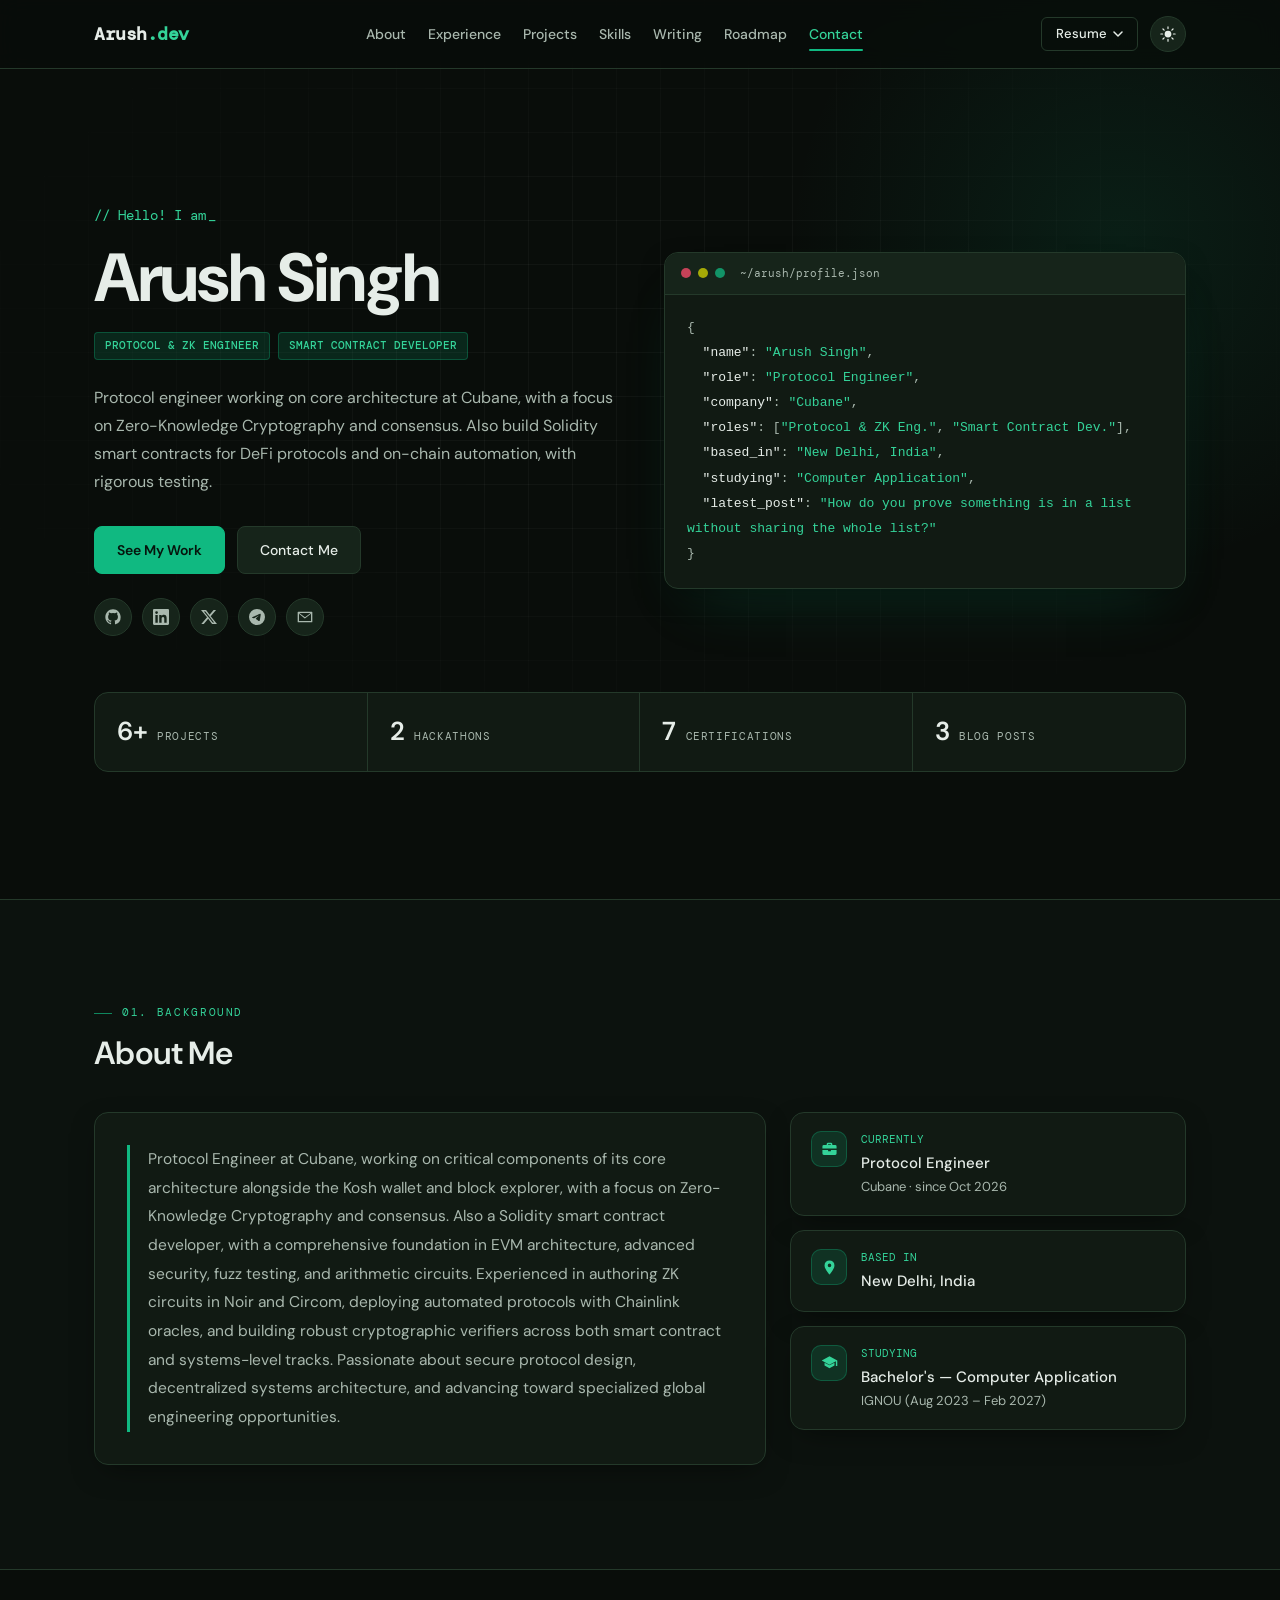
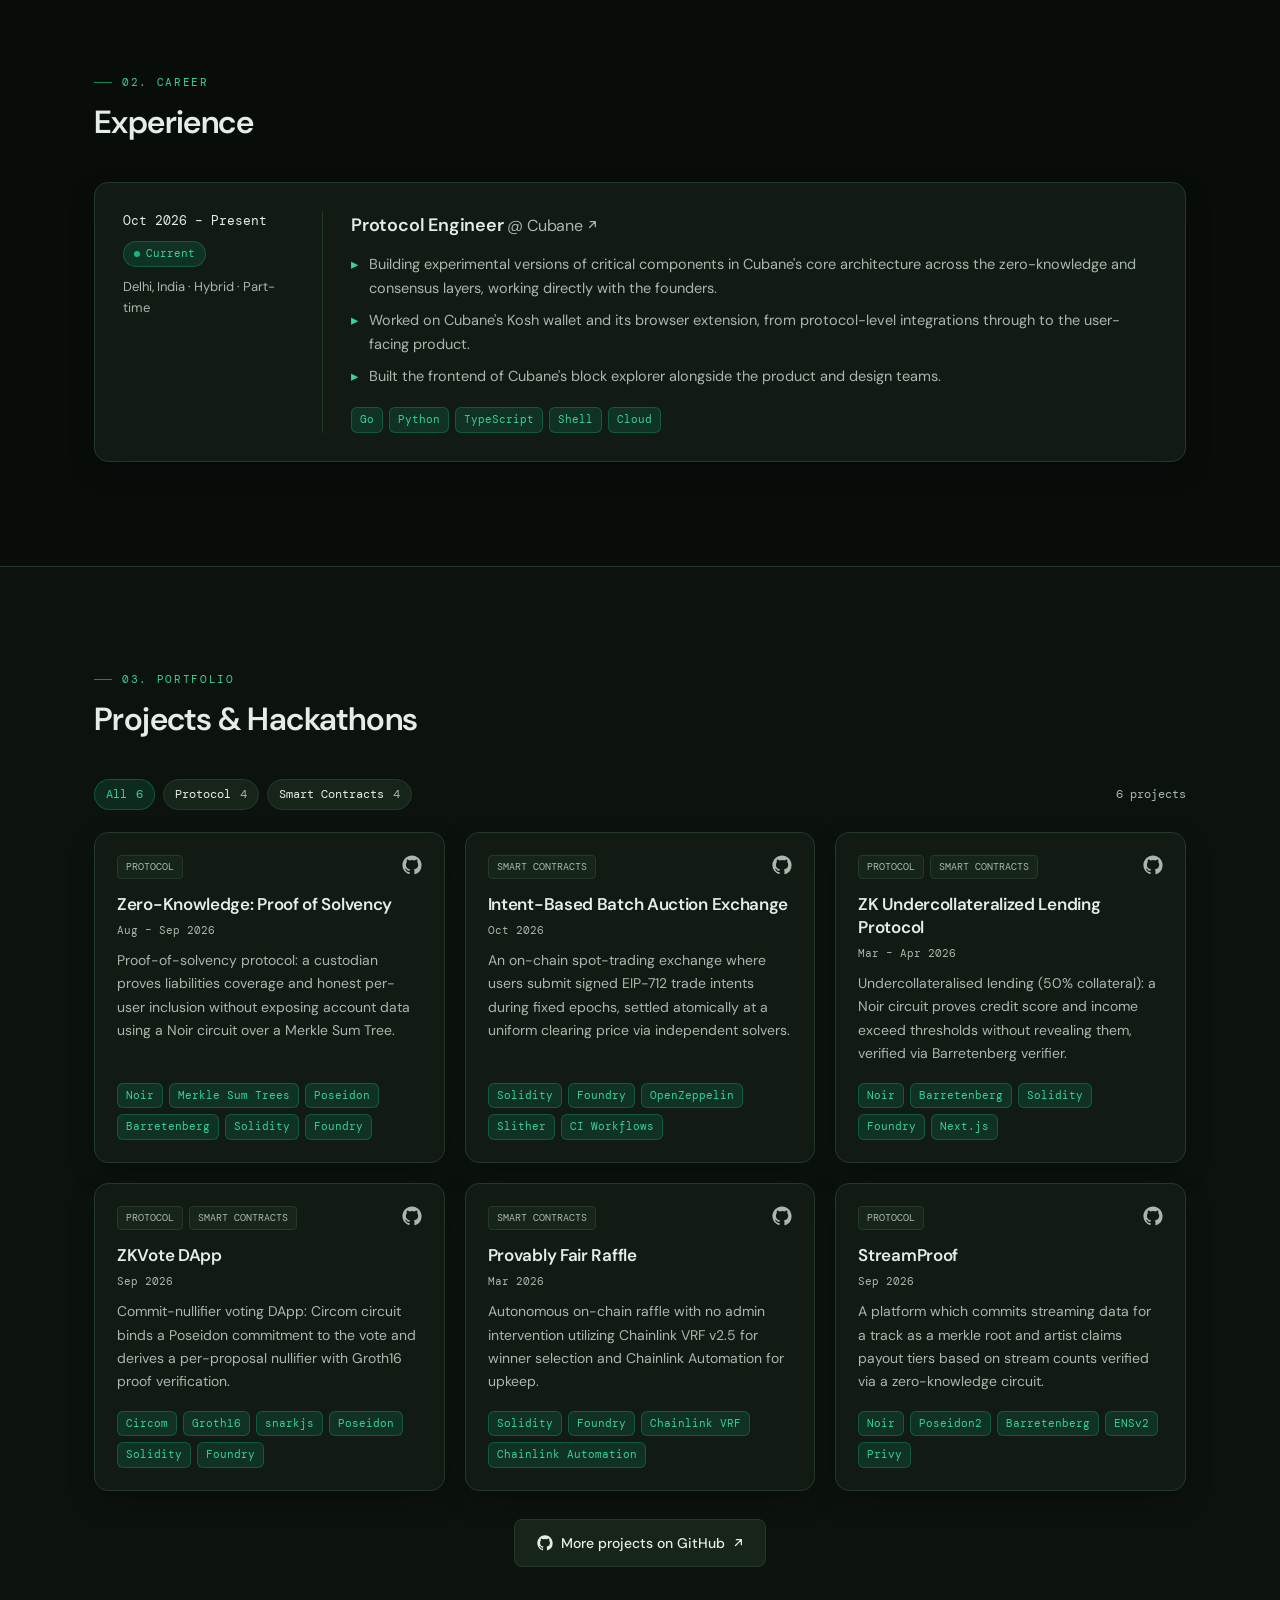
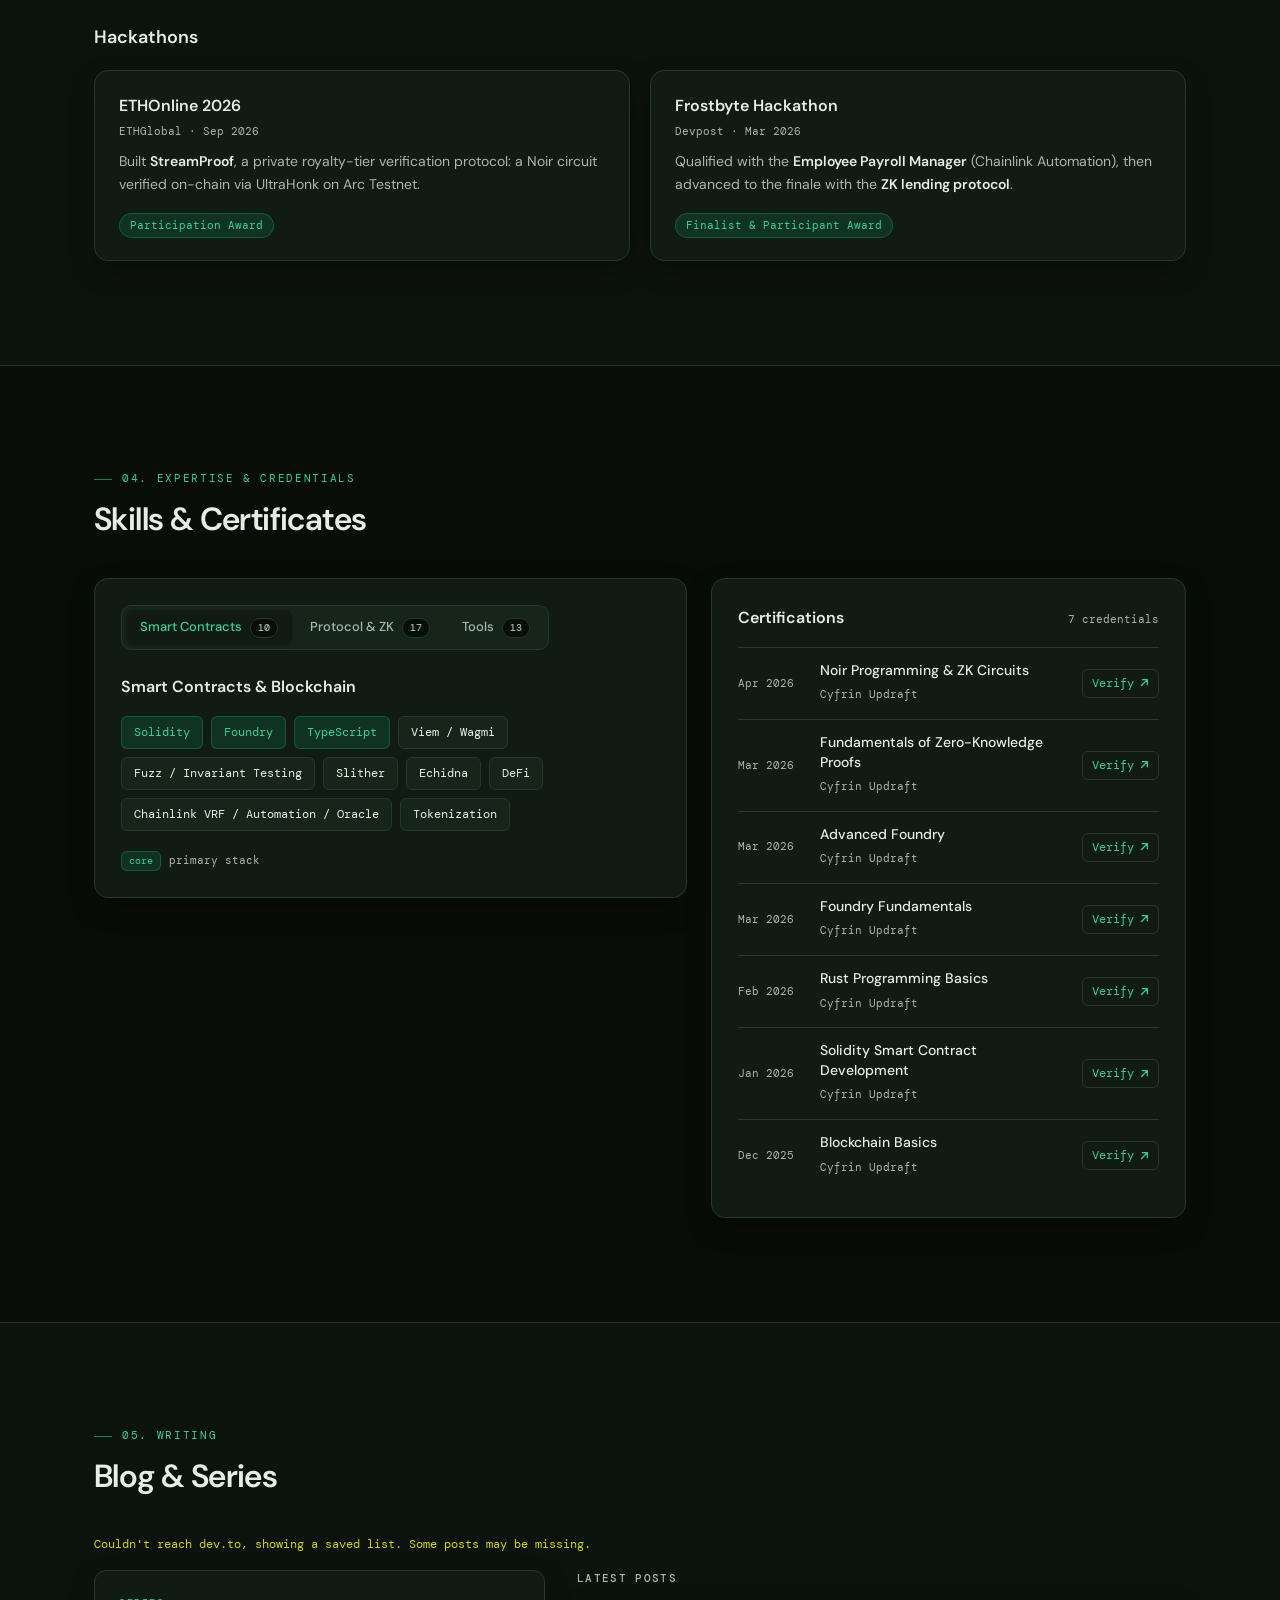
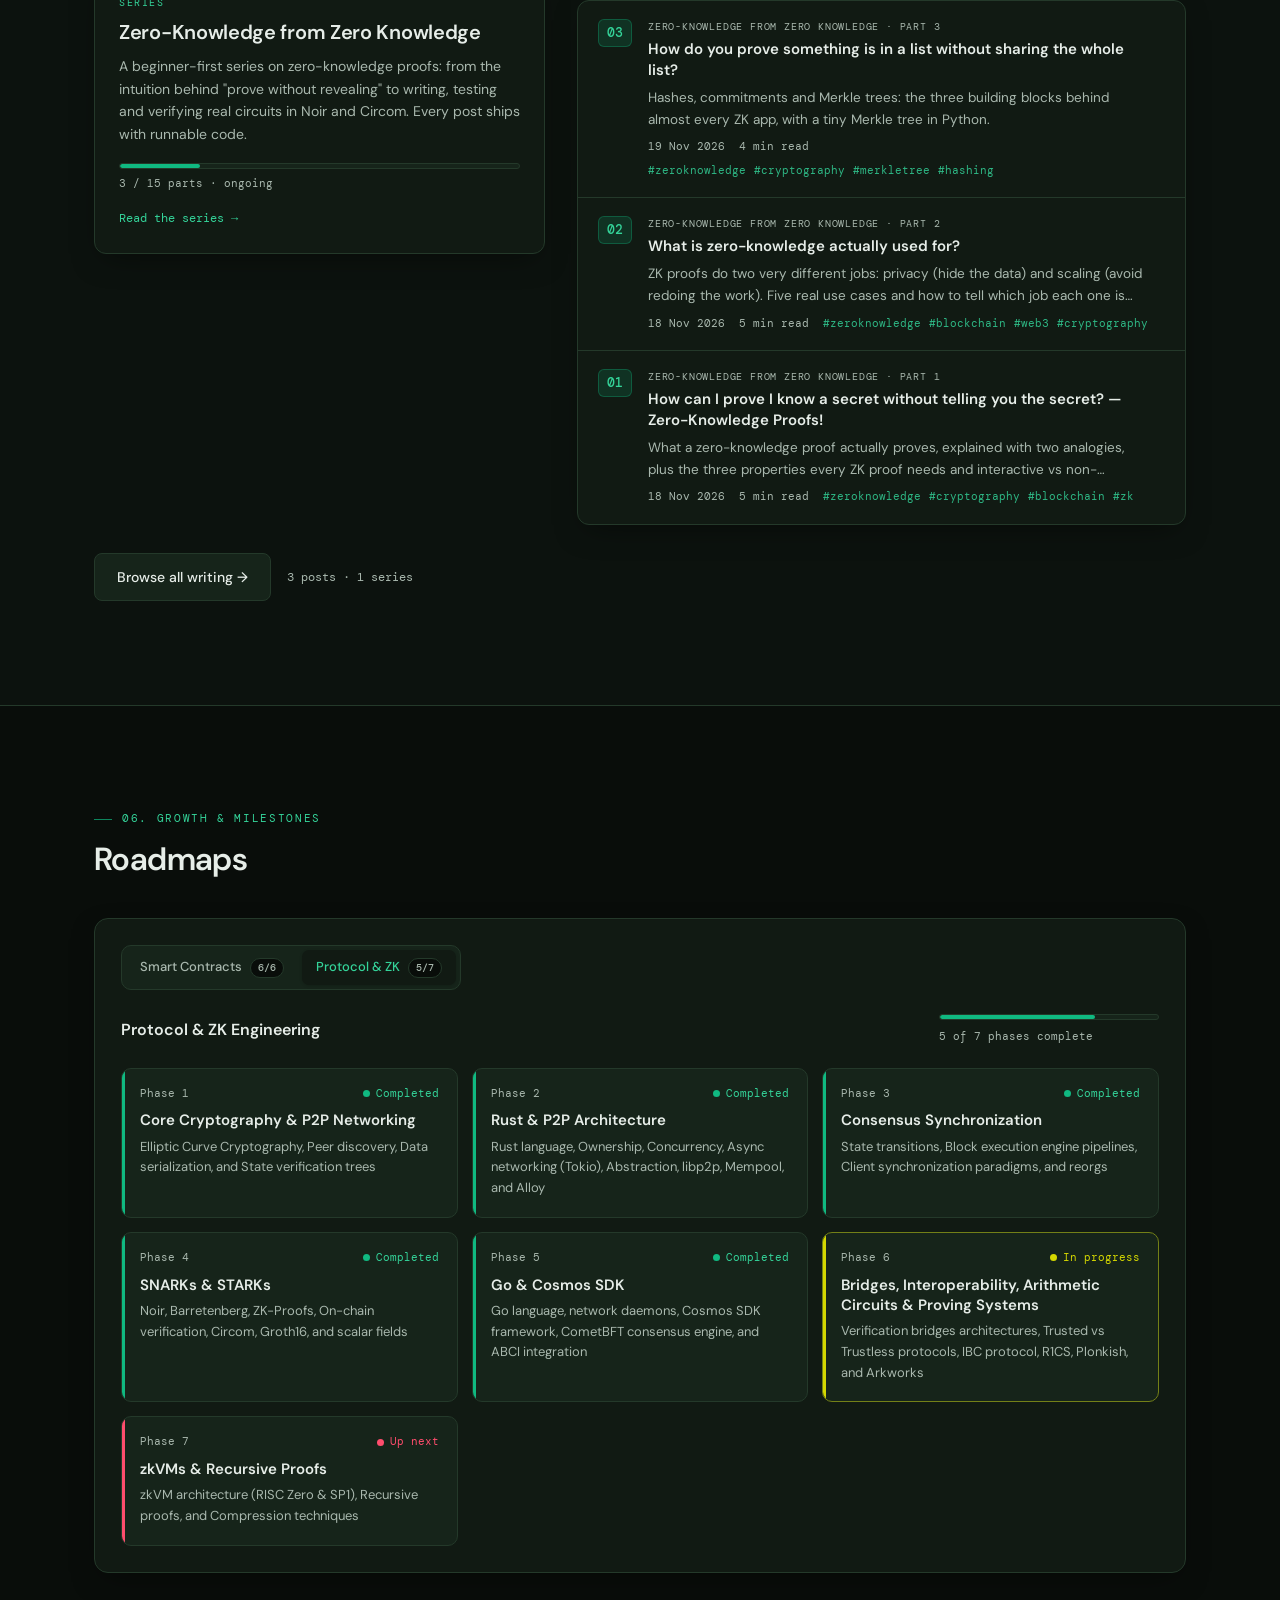
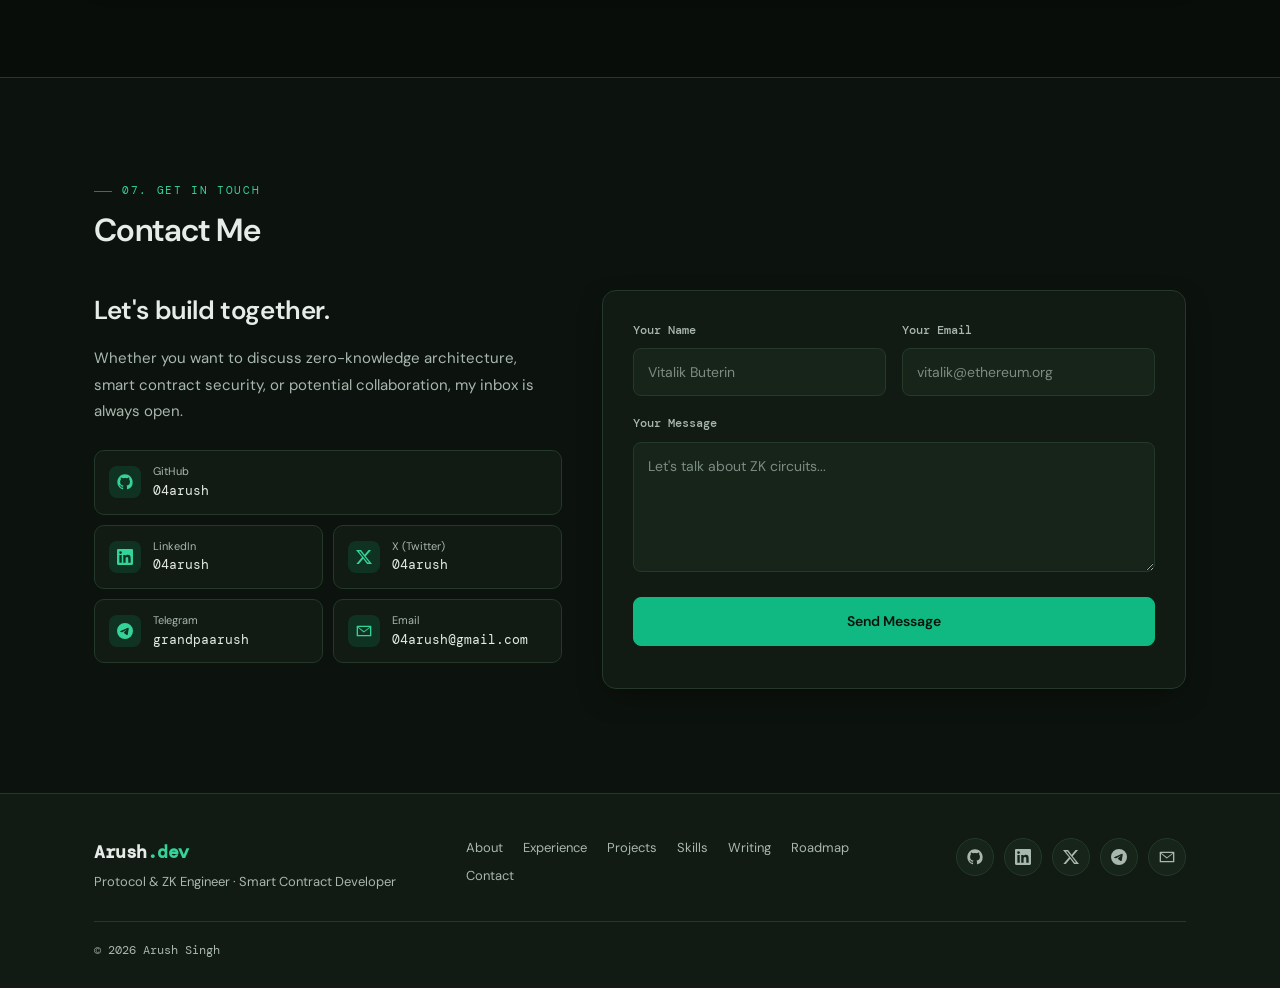
==== commit ebf55518: "Blogs updated" ====
--- a/index.html
+++ b/index.html
@@ -1,719 +1,39 @@
-<!DOCTYPE html>
-<html lang="en" data-theme="dark">
-
-<head>
-    <meta charset="UTF-8">
-    <meta name="viewport" content="width=device-width, initial-scale=1.0">
-    <title>Arush Singh – Portfolio</title>
-    <link
-        href="https://fonts.googleapis.com/css2?family=DM+Sans:wght@300;400;500;600&amp;family=DM+Mono:wght@400;500&amp;display=swap"
-        rel="stylesheet">
-    <meta name="description" content="Arush Singh: Protocol & ZK Engineer and Smart Contract Developer. Projects, experience and writing on zero-knowledge proofs.">
-    <link rel="stylesheet" href="style.css">
-    <script src="theme.js"></script>
-</head>
-
-<body>
-
-    <!-- Permanent Header -->
-    <header>
-        <div class="nav-container">
-            <a href="#" class="logo">Arush<span>.dev</span></a>
-            <ul class="nav-links">
-                <li><a href="#about">About</a></li>
-                <li><a href="#skills">Skills</a></li>
-                <li><a href="#work">Work</a></li>
-                <li><a href="#writing">Writing</a></li>
-                <li><a href="#roadmap">Roadmap</a></li>
-                <li><a href="#contact">Contact</a></li>
-            </ul>
-            <div class="nav-right">
-                <!-- Resume Dropdown -->
-                <div class="resume-dropdown-wrapper">
-                    <button class="resume-btn" id="resumeToggleBtn">
-                        Resume
-                        <svg width="10" height="6" viewBox="0 0 10 6" fill="none" xmlns="http://www.w3.org/2000/svg">
-                            <path d="M1 1L5 5L9 1" stroke="currentColor" stroke-width="1.5" stroke-linecap="round"
-                                stroke-linejoin="round" />
-                        </svg>
-                    </button>
-                    <div class="resume-popup" id="resumePopup">
-                        <a href="sc_dev_resume.pdf">Smart Contracts Dev. Resume</a>
-                        <a href="protocol_zk_eng_resume.pdf">Protocol &amp; ZK Eng. Resume</a>
-                    </div>
-                </div>
-
-                <!-- Dark/Light Theme Switch -->
-                <button class="theme-switch" id="themeSwitch" aria-label="Toggle Theme">
-                    <!-- Sun Icon -->
-                    <svg class="sun-icon" viewBox="0 0 24 24">
-                        <circle cx="12" cy="12" r="4.5" />
-                        <g stroke="currentColor" stroke-width="1.6" stroke-linecap="round" fill="none">
-                            <line x1="12" y1="2.5" x2="12" y2="4.75" />
-                            <line x1="12" y1="19.25" x2="12" y2="21.5" />
-                            <line x1="2.5" y1="12" x2="4.75" y2="12" />
-                            <line x1="19.25" y1="12" x2="21.5" y2="12" />
-                            <line x1="5.28" y1="5.28" x2="6.87" y2="6.87" />
-                            <line x1="17.13" y1="6.87" x2="18.72" y2="5.28" />
-                            <line x1="5.28" y1="18.72" x2="6.87" y2="17.13" />
-                            <line x1="17.13" y1="17.13" x2="18.72" y2="18.72" />
-                        </g>
-                    </svg>
-                    <!-- Moon Icon -->
-                    <svg class="moon-icon" viewBox="-4.5 -0.65 27 27">
-                        <path
-                            d="M9.528 1.718a.75.75 0 0 1 .162.819A8.97 8.97 0 0 0 9 6a9 9 0 1 0 9 9 8.97 8.97 0 0 0-3.463-.69.75.75 0 0 1-.819-.162 9.002 9.002 0 0 1-5.21-3.43Z" />
-                    </svg>
-                </button>
-
-                <!-- Hamburger (visible at 900px and below) -->
-                <button class="menu-toggle" id="menuToggle" aria-label="Toggle navigation menu" aria-expanded="false"
-                    aria-controls="mobileMenu">
-                    <span></span><span></span><span></span>
-                </button>
-            </div>
-        </div>
-    </header>
-
-    <!-- Mobile Navigation (slides down from under the header) -->
-    <nav class="mobile-menu" id="mobileMenu" aria-label="Mobile navigation">
-        <a href="#about">About</a>
-        <a href="#skills">Skills</a>
-        <a href="#work">Work</a>
-        <a href="#writing">Writing</a>
-        <a href="#roadmap">Roadmap</a>
-        <a href="#contact">Contact</a>
-    </nav>
-
-    <!-- Hero Section -->
-    <section class="hero">
-        <div class="container">
-            <div class="hero-content">
-                <div class="hero-greeting">// Hello! I am</div>
-                <h1 class="hero-name">Arush Singh</h1>
-                <div class="hero-roles">
-                    <span class="role-badge">Protocol &amp; ZK Engineer</span>
-                    <span class="role-badge">Smart Contract Developer</span>
-                </div>
-                <p class="hero-desc">
-                    Blockchain protocol engineer working on core architecture at Cubane, with a focus on
-                    Zero-Knowledge Cryptography and consensus. Also build Solidity smart contracts for DeFi
-                    protocols and on-chain automation, with rigorous testing.
-                </p>
-                <div class="hero-actions">
-                    <a href="#work" class="btn btn-primary">See My Work</a>
-                    <a href="#contact" class="btn btn-secondary">Contact Me</a>
-                    <div class="social-links">
-                        <a href="https://github.com/04arush" class="social-icon-link" aria-label="GitHub"
-                            target="_blank">
-                            <svg viewBox="0 0 24 24">
-                                <path
-                                    d="M12 .5C5.73.5.5 5.73.5 12c0 5.09 3.29 9.39 7.86 10.91.57.1.78-.25.78-.55 0-.27-.01-1.13-.02-2.05-3.2.7-3.88-1.35-3.88-1.35-.53-1.34-1.29-1.7-1.29-1.7-1.05-.72.08-.71.08-.71 1.17.08 1.78 1.2 1.78 1.2 1.03 1.77 2.71 1.26 3.37.96.1-.75.4-1.26.73-1.55-2.55-.29-5.23-1.28-5.23-5.7 0-1.26.45-2.29 1.19-3.09-.12-.29-.52-1.46.11-3.04 0 0 .97-.31 3.18 1.18a11.06 11.06 0 0 1 5.79 0c2.2-1.49 3.17-1.18 3.17-1.18.63 1.58.23 2.75.11 3.04.74.8 1.19 1.83 1.19 3.09 0 4.43-2.69 5.41-5.25 5.7.41.36.78 1.07.78 2.15 0 1.55-.01 2.8-.01 3.18 0 .3.2.66.79.55A11.5 11.5 0 0 0 23.5 12c0-6.27-5.23-11.5-11.5-11.5z" />
-                            </svg>
-                        </a>
-                        <a href="https://linkedin.com/in/04arush" class="social-icon-link" aria-label="LinkedIn"
-                            target="_blank">
-                            <svg viewBox="0 0 24 24">
-                                <path
-                                    d="M20.45 20.45h-3.55v-5.57c0-1.33-.02-3.04-1.85-3.04-1.86 0-2.14 1.45-2.14 2.94v5.67H9.36V9h3.41v1.56h.05c.48-.9 1.64-1.85 3.38-1.85 3.61 0 4.28 2.38 4.28 5.47v6.27zM5.34 7.43a2.06 2.06 0 1 1 0-4.12 2.06 2.06 0 0 1 0 4.12zM7.12 20.45H3.56V9h3.56v11.45zM22.22 0H1.77C.79 0 0 .77 0 1.73v20.54C0 23.23.79 24 1.77 24h20.45c.98 0 1.78-.77 1.78-1.73V1.73C24 .77 23.2 0 22.22 0z" />
-                            </svg>
-                        </a>
-                        <a href="https://x.com/04arush" class="social-icon-link" aria-label="Twitter" target="_blank">
-                            <svg viewBox="0 0 24 24">
-                                <path
-                                    d="M18.9 1.65h3.68l-8.04 9.19L24 22.35h-7.41l-5.8-7.58-6.64 7.58H.46l8.6-9.83L0 1.65h7.6l5.24 6.93 6.06-6.93zm-1.29 18.5h2.04L6.49 3.73H4.3L17.61 20.15z" />
-                            </svg>
-                        </a>
-                        <a href="https://t.me/grandpaarush" class="social-icon-link" aria-label="Telegram"
-                            target="_blank">
-                            <svg viewBox="0 0 24 24">
-                                <path
-                                    d="M11.944 0A12 12 0 0 0 0 12a12 12 0 0 0 12 12 12 12 0 0 0 12-12A12 12 0 0 0 12 0a12 12 0 0 0-.056 0zm4.962 7.224c.1-.002.321.023.465.14a.506.506 0 0 1 .171.325c.016.093.036.306.02.472-.18 1.898-.962 6.502-1.36 8.627-.168.9-.499 1.201-.82 1.23-.696.065-1.225-.46-1.9-.902-1.056-.693-1.653-1.124-2.678-1.8-1.185-.78-.417-1.21.258-1.91.177-.184 3.247-2.977 3.307-3.23.007-.032.014-.15-.056-.212s-.174-.041-.249-.024c-.106.024-1.793 1.14-5.061 3.345-.48.33-.913.49-1.302.48-.428-.008-1.252-.241-1.865-.44-.752-.245-1.349-.374-1.297-.789.027-.216.325-.437.893-.663 3.498-1.524 5.83-2.529 6.998-3.014 3.332-1.386 4.025-1.627 4.476-1.635z" />
-                            </svg>
-                        </a>
-                        <a href="mailto:04arush@gmail.com" class="social-icon-link" aria-label="Email" target="_blank">
-                            <svg viewBox="0 0 24 24">
-                                <path
-                                    d="M2 4h20a1 1 0 0 1 1 1v14a1 1 0 0 1-1 1H2a1 1 0 0 1-1-1V5a1 1 0 0 1 1-1zm18.52 2H3.48L12 12.4 20.52 6zM3 7.24V18h18V7.24l-8.65 6.65a1 1 0 0 1-1.2 0L3 7.24z" />
-                            </svg>
-                        </a>
-                    </div>
-                </div>
-            </div>
-        </div>
-    </section>
-
-    <!-- About Section -->
-    <section id="about">
-        <div class="container">
-            <div class="section-title">01. Background</div>
-            <h2 class="section-heading">About Me</h2>
-            <div class="about-grid">
-                <div class="about-card">
-                    <p class="about-text">
-                        Blockchain Protocol Engineer at Cubane, working on critical components of its core
-                        architecture alongside the Kosh wallet and block explorer, with a focus on Zero-Knowledge
-                        Cryptography and consensus. Also a Solidity smart contract developer, with a comprehensive
-                        foundation in EVM architecture, advanced security, fuzz testing, and arithmetic circuits.
-                        Experienced in authoring ZK circuits in Noir and Circom,
-                        deploying automated protocols with Chainlink oracles, and building robust cryptographic
-                        verifiers across both smart contract and systems-level tracks. Passionate about secure protocol
-                        design, decentralized systems architecture, and advancing toward specialized global engineering
-                        opportunities.
-                    </p>
-                </div>
-                <div class="about-meta-box">
-                    <div class="meta-item">
-                        <div class="meta-label">Based in</div>
-                        <div class="meta-value">New Delhi, India</div>
-                    </div>
-                    <div class="meta-item">
-                        <div class="meta-label">Studying</div>
-                        <div class="meta-value">Bachelor's — Computer Application</div>
-                        <div class="meta-sub">IGNOU (Aug 2023 – Ongoing)</div>
-                    </div>
-                </div>
-            </div>
-        </div>
-    </section>
-
-    <!-- Skills &amp; Certificates Section -->
-    <section id="skills">
-        <div class="container">
-            <div class="section-title">02. Expertise &amp; Credentials</div>
-            <h2 class="section-heading">Skills &amp; Certificates</h2>
-            <div class="skills-container">
-                <div>
-                    <div class="category-box">
-                        <h3 class="category-title">Smart Contracts &amp; Blockchain</h3>
-                        <div class="skill-tags-flex">
-                            <span class="skill-tag highlight">Solidity</span>
-                            <span class="skill-tag highlight">Foundry</span>
-                            <span class="skill-tag highlight">TypeScript</span>
-                            <span class="skill-tag">Viem / Wagmi</span>
-                            <span class="skill-tag">Fuzz / Invariant Testing</span>
-                            <span class="skill-tag">Slither</span>
-                            <span class="skill-tag">Echidna</span>
-                            <span class="skill-tag">DeFi</span>
-                            <span class="skill-tag">Chainlink VRF / Automation / Oracle</span>
-                            <span class="skill-tag">Tokenization</span>
-                        </div>
-                    </div>
-                    <div class="category-box">
-                        <h3 class="category-title">Protocol, ZK &amp; Cryptography</h3>
-                        <div class="skill-tags-flex">
-                            <span class="skill-tag highlight">Rust</span>
-                            <span class="skill-tag highlight">Go</span>
-                            <span class="skill-tag highlight">Cosmos SDK</span>
-                            <span class="skill-tag highlight">Noir (Barretenberg)</span>
-                            <span class="skill-tag highlight">Circom</span>
-                            <span class="skill-tag highlight">zkVMs</span>
-                            <span class="skill-tag">arkworks</span>
-                            <span class="skill-tag">STARKs</span>
-                            <span class="skill-tag">PLONKs</span>
-                            <span class="skill-tag">Tokio</span>
-                            <span class="skill-tag">Alloy</span>
-                            <span class="skill-tag">Consensus</span>
-                            <span class="skill-tag">ECDSA / EdDSA</span>
-                            <span class="skill-tag">Merkle Sum Trees</span>
-                            <span class="skill-tag">Poseidon / Pedersen Hashing</span>
-                            <span class="skill-tag">P2P Architecture</span>
-                            <span class="skill-tag">Mempools</span>
-                        </div>
-                    </div>
-                    <div class="category-box">
-                        <h3 class="category-title">Tools &amp; Libraries</h3>
-                        <div class="skill-tags-flex">
-                            <span class="skill-tag highlight">Linux Bash / Shell</span>
-                            <span class="skill-tag highlight">Git</span>
-                            <span class="skill-tag highlight">Python</span>
-                            <span class="skill-tag">Node.js</span>
-                            <span class="skill-tag">Vite</span>
-                            <span class="skill-tag">Next.js</span>
-                            <span class="skill-tag">Docker</span>
-                            <span class="skill-tag">Kubernetes</span>
-                            <span class="skill-tag">CI/CD Workflows</span>
-                            <span class="skill-tag">APIs</span>
-                            <span class="skill-tag">Cloud</span>
-                            <span class="skill-tag">SQL / PostgreSQL</span>
-                            <span class="skill-tag">NoSQL / MongoDB</span>
-                        </div>
-                    </div>
-                </div>
-
-                <div>
-                    <div class="category-box">
-                        <h3 class="category-title">Certifications</h3>
-                        <div class="cert-list">
-                            <div class="cert-card">
-                                <div class="cert-info">
-                                    <h4>Noir Programming &amp; ZK Circuits</h4>
-                                    <span>Cyfrin Updraft · Apr 2026</span>
-                                </div>
-                                <a href="https://profiles.cyfrin.io/u/arush/achievements/noir-programming-and-zk-circuits"
-                                    class="cert-link" target="_blank">Verify ↗</a>
-                            </div>
-                            <div class="cert-card">
-                                <div class="cert-info">
-                                    <h4>Fundamentals of Zero-Knowledge Proofs</h4>
-                                    <span>Cyfrin Updraft · Mar 2026</span>
-                                </div>
-                                <a href="https://profiles.cyfrin.io/u/arush/achievements/fundamentals-of-zero-knowledge-proofs"
-                                    class="cert-link" target="_blank">Verify ↗</a>
-                            </div>
-                            <div class="cert-card">
-                                <div class="cert-info">
-                                    <h4>Advanced Foundry</h4>
-                                    <span>Cyfrin Updraft · Mar 2026</span>
-                                </div>
-                                <a href="https://profiles.cyfrin.io/u/arush/achievements/advanced-foundry"
-                                    class="cert-link" target="_blank">Verify ↗</a>
-                            </div>
-                            <div class="cert-card">
-                                <div class="cert-info">
-                                    <h4>Foundry Fundamentals</h4>
-                                    <span>Cyfrin Updraft · Mar 2026</span>
-                                </div>
-                                <a href="https://profiles.cyfrin.io/u/arush/achievements/foundry" class="cert-link"
-                                    target="_blank">Verify ↗</a>
-                            </div>
-                            <div class="cert-card">
-                                <div class="cert-info">
-                                    <h4>Rust Programming Basics</h4>
-                                    <span>Cyfrin Updraft · Feb 2026</span>
-                                </div>
-                                <a href="https://profiles.cyfrin.io/u/arush/achievements/rust-programming-basics"
-                                    class="cert-link" target="_blank">Verify ↗</a>
-                            </div>
-                            <div class="cert-card">
-                                <div class="cert-info">
-                                    <h4>Solidity Smart Contract Development</h4>
-                                    <span>Cyfrin Updraft · Jan 2026</span>
-                                </div>
-                                <a href="https://profiles.cyfrin.io/u/arush/achievements/solidity" class="cert-link"
-                                    target="_blank">Verify ↗</a>
-                            </div>
-                            <div class="cert-card">
-                                <div class="cert-info">
-                                    <h4>Blockchain Basics</h4>
-                                    <span>Cyfrin Updraft · Dec 2025</span>
-                                </div>
-                                <a href="https://profiles.cyfrin.io/u/arush/achievements/blockchain-basics"
-                                    class="cert-link" target="_blank">Verify ↗</a>
-                            </div>
-                        </div>
-                    </div>
-                </div>
-            </div>
-        </div>
-    </section>
-
-    <!-- Work Section -->
-    <section id="work">
-        <div class="container">
-            <div class="section-title">03. Portfolio</div>
-
-            <h2 class="section-heading">Work &amp; Experience</h2>
-
-            <!-- Experience Subsection -->
-            <h3 class="work-subheading" style="margin-top: 0;">Experience</h3>
-            <div class="experience-list">
-                <div class="experience-card">
-                    <div class="experience-header">
-                        <h4>
-                            Blockchain Protocol Engineer
-                            <a href="https://cubane.space" class="experience-link" target="_blank"
-                                rel="noopener noreferrer" aria-label="Cubane Website">— Cubane <span
-                                    class="link-arrow">↗</span></a>
-                        </h4>
-                        <span class="experience-date">Oct 2026 – Present</span>
-                    </div>
-                    <div class="experience-meta">
-                        <span>Hybrid · Part-time</span>
-                    </div>
-                    <ul class="experience-points">
-                        <li>Own critical components of Cubane's core architecture, working directly with the founders and
-                            the product and design teams.</li>
-                        <li>Building Cubane's Kosh wallet, and its block explorer, from protocol-level integrations
-                            through to the user-facing product.</li>
-                        <li>Work across the zero-knowledge and consensus layers of the protocol, alongside the Rust and Go
-                            systems around them.</li>
-                    </ul>
-                    <div class="project-stack">Go · Rust · TypeScript</div>
-                </div>
-            </div>
-
-            <h2 class="work-subheading" style="margin-top: 50px;">Featured Projects</h2>
-            <div class="projects-grid">
-                <div class="project-card">
-                    <div>
-                        <div class="project-header-row">
-                            <h3 class="project-title">Zero-Knowledge: Proof of Solvency</h3>
-                            <a href="https://github.com/04arush/ZK-Proof-of-Solvency" class="github-svg-link"
-                                aria-label="GitHub Repository" target="_blank">
-                                <svg viewBox="0 0 24 24">
-                                    <path
-                                        d="M12 .5C5.73.5.5 5.73.5 12c0 5.09 3.29 9.39 7.86 10.91.57.1.78-.25.78-.55 0-.27-.01-1.13-.02-2.05-3.2.7-3.88-1.35-3.88-1.35-.53-1.34-1.29-1.7-1.29-1.7-1.05-.72.08-.71.08-.71 1.17.08 1.78 1.2 1.78 1.2 1.03 1.77 2.71 1.26 3.37.96.1-.75.4-1.26.73-1.55-2.55-.29-5.23-1.28-5.23-5.7 0-1.26.45-2.29 1.19-3.09-.12-.29-.52-1.46.11-3.04 0 0 .97-.31 3.18 1.18a11.06 11.06 0 0 1 5.79 0c2.2-1.49 3.17-1.18 3.17-1.18.63 1.58.23 2.75.11 3.04.74.8 1.19 1.83 1.19 3.09 0 4.43-2.69 5.41-5.25 5.7.41.36.78 1.07.78 2.15 0 1.55-.01 2.8-.01 3.18 0 .3.2.66.79.55A11.5 11.5 0 0 0 23.5 12c0-6.27-5.23-11.5-11.5-11.5z" />
-                                </svg>
-                            </a>
-                        </div>
-                        <span class="project-badge">Protocol</span>
-                        <p class="project-desc">
-                            Proof-of-solvency protocol: a custodian proves liabilities coverage and honest per-user
-                            inclusion without exposing account data using a Noir circuit over a Merkle Sum Tree.
-                        </p>
-                    </div>
-                    <div class="project-stack">Noir · Merkle Sum Trees · Poseidon · Barretenberg · Solidity · Foundry
-                    </div>
-                </div>
-                <div class="project-card">
-                    <div>
-                        <div class="project-header-row">
-                            <h3 class="project-title">Intent-Based Batch Auction Exchange</h3>
-                            <a href="https://github.com/04arush/Batch-Auction-Exchange" class="github-svg-link"
-                                aria-label="GitHub Repository" target="_blank">
-                                <svg viewBox="0 0 24 24">
-                                    <path
-                                        d="M12 .5C5.73.5.5 5.73.5 12c0 5.09 3.29 9.39 7.86 10.91.57.1.78-.25.78-.55 0-.27-.01-1.13-.02-2.05-3.2.7-3.88-1.35-3.88-1.35-.53-1.34-1.29-1.7-1.29-1.7-1.05-.72.08-.71.08-.71 1.17.08 1.78 1.2 1.78 1.2 1.03 1.77 2.71 1.26 3.37.96.1-.75.4-1.26.73-1.55-2.55-.29-5.23-1.28-5.23-5.7 0-1.26.45-2.29 1.19-3.09-.12-.29-.52-1.46.11-3.04 0 0 .97-.31 3.18 1.18a11.06 11.06 0 0 1 5.79 0c2.2-1.49 3.17-1.18 3.17-1.18.63 1.58.23 2.75.11 3.04.74.8 1.19 1.83 1.19 3.09 0 4.43-2.69 5.41-5.25 5.7.41.36.78 1.07.78 2.15 0 1.55-.01 2.8-.01 3.18 0 .3.2.66.79.55A11.5 11.5 0 0 0 23.5 12c0-6.27-5.23-11.5-11.5-11.5z" />
-                                </svg>
-                            </a>
-                        </div>
-                        <span class="project-badge">Smart Contracts</span>
-                        <p class="project-desc">
-                            An on-chain spot-trading exchange where users submit signed EIP-712 trade intents during
-                            fixed epochs, settled atomically at a uniform clearing price via independent solvers.
-                        </p>
-                    </div>
-                    <div class="project-stack">Solidity · Foundry · OpenZeppelin · Slither · CI Workflows</div>
-                </div>
-                <div class="project-card">
-                    <div>
-                        <div class="project-header-row">
-                            <h3 class="project-title">ZK Undercollateralized Lending Protocol</h3>
-                            <a href="https://github.com/04arush/ZK-Powered-Uncollateralized-Lending-Protocol"
-                                class="github-svg-link" aria-label="GitHub Repository" target="_blank">
-                                <svg viewBox="0 0 24 24">
-                                    <path
-                                        d="M12 .5C5.73.5.5 5.73.5 12c0 5.09 3.29 9.39 7.86 10.91.57.1.78-.25.78-.55 0-.27-.01-1.13-.02-2.05-3.2.7-3.88-1.35-3.88-1.35-.53-1.34-1.29-1.7-1.29-1.7-1.05-.72.08-.71.08-.71 1.17.08 1.78 1.2 1.78 1.2 1.03 1.77 2.71 1.26 3.37.96.1-.75.4-1.26.73-1.55-2.55-.29-5.23-1.28-5.23-5.7 0-1.26.45-2.29 1.19-3.09-.12-.29-.52-1.46.11-3.04 0 0 .97-.31 3.18 1.18a11.06 11.06 0 0 1 5.79 0c2.2-1.49 3.17-1.18 3.17-1.18.63 1.58.23 2.75.11 3.04.74.8 1.19 1.83 1.19 3.09 0 4.43-2.69 5.41-5.25 5.7.41.36.78 1.07.78 2.15 0 1.55-.01 2.8-.01 3.18 0 .3.2.66.79.55A11.5 11.5 0 0 0 23.5 12c0-6.27-5.23-11.5-11.5-11.5z" />
-                                </svg>
-                            </a>
-                        </div>
-                        <span class="project-badge">Protocol</span>
-                        <span class="project-badge">Smart Contracts</span>
-                        <p class="project-desc">
-                            Undercollateralised lending (50% collateral): a Noir circuit proves credit score and income
-                            exceed thresholds without revealing them, verified via Barretenberg verifier.
-                        </p>
-                    </div>
-                    <div class="project-stack">Noir · Barretenberg · Solidity · Foundry · Next.js</div>
-                </div>
-
-                <div class="project-card">
-                    <div>
-                        <div class="project-header-row">
-                            <h3 class="project-title">ZKVote DApp</h3>
-                            <a href="https://github.com/04arush/ZKVote" class="github-svg-link"
-                                aria-label="GitHub Repository" target="_blank">
-                                <svg viewBox="0 0 24 24">
-                                    <path
-                                        d="M12 .5C5.73.5.5 5.73.5 12c0 5.09 3.29 9.39 7.86 10.91.57.1.78-.25.78-.55 0-.27-.01-1.13-.02-2.05-3.2.7-3.88-1.35-3.88-1.35-.53-1.34-1.29-1.7-1.29-1.7-1.05-.72.08-.71.08-.71 1.17.08 1.78 1.2 1.78 1.2 1.03 1.77 2.71 1.26 3.37.96.1-.75.4-1.26.73-1.55-2.55-.29-5.23-1.28-5.23-5.7 0-1.26.45-2.29 1.19-3.09-.12-.29-.52-1.46.11-3.04 0 0 .97-.31 3.18 1.18a11.06 11.06 0 0 1 5.79 0c2.2-1.49 3.17-1.18 3.17-1.18.63 1.58.23 2.75.11 3.04.74.8 1.19 1.83 1.19 3.09 0 4.43-2.69 5.41-5.25 5.7.41.36.78 1.07.78 2.15 0 1.55-.01 2.8-.01 3.18 0 .3.2.66.79.55A11.5 11.5 0 0 0 23.5 12c0-6.27-5.23-11.5-11.5-11.5z" />
-                                </svg>
-                            </a>
-                        </div>
-                        <span class="project-badge">Protocol</span>
-                        <span class="project-badge">Smart Contracts</span>
-                        <p class="project-desc">
-                            Commit-nullifier voting DApp: Circom circuit binds a Poseidon commitment to the vote and
-                            derives a per-proposal nullifier with Groth16 proof verification.
-                        </p>
-                    </div>
-                    <div class="project-stack">Circom · Groth16 · snarkjs · Poseidon · Solidity · Foundry</div>
-                </div>
-
-                <div class="project-card">
-                    <div>
-                        <div class="project-header-row">
-                            <h3 class="project-title">Provably Fair Raffle</h3>
-                            <a href="https://github.com/04arush/Raffle-Contest" class="github-svg-link"
-                                aria-label="GitHub Repository" target="_blank">
-                                <svg viewBox="0 0 24 24">
-                                    <path
-                                        d="M12 .5C5.73.5.5 5.73.5 12c0 5.09 3.29 9.39 7.86 10.91.57.1.78-.25.78-.55 0-.27-.01-1.13-.02-2.05-3.2.7-3.88-1.35-3.88-1.35-.53-1.34-1.29-1.7-1.29-1.7-1.05-.72.08-.71.08-.71 1.17.08 1.78 1.2 1.78 1.2 1.03 1.77 2.71 1.26 3.37.96.1-.75.4-1.26.73-1.55-2.55-.29-5.23-1.28-5.23-5.7 0-1.26.45-2.29 1.19-3.09-.12-.29-.52-1.46.11-3.04 0 0 .97-.31 3.18 1.18a11.06 11.06 0 0 1 5.79 0c2.2-1.49 3.17-1.18 3.17-1.18.63 1.58.23 2.75.11 3.04.74.8 1.19 1.83 1.19 3.09 0 4.43-2.69 5.41-5.25 5.7.41.36.78 1.07.78 2.15 0 1.55-.01 2.8-.01 3.18 0 .3.2.66.79.55A11.5 11.5 0 0 0 23.5 12c0-6.27-5.23-11.5-11.5-11.5z" />
-                                </svg>
-                            </a>
-                        </div>
-                        <span class="project-badge">Smart Contracts</span>
-                        <p class="project-desc">
-                            Autonomous on-chain raffle with no admin intervention utilizing Chainlink VRF v2.5 for
-                            winner selection and Chainlink Automation for upkeep.
-                        </p>
-                    </div>
-                    <div class="project-stack">Solidity · Foundry · Chainlink VRF · Chainlink Automation</div>
-                </div>
-
-                <div class="project-card">
-                    <div>
-                        <div class="project-header-row">
-                            <h3 class="project-title">StreamProof</h3>
-                            <a href="https://github.com/04arush/StreamProof" class="github-svg-link"
-                                aria-label="GitHub Repository" target="_blank">
-                                <svg viewBox="0 0 24 24">
-                                    <path
-                                        d="M12 .5C5.73.5.5 5.73.5 12c0 5.09 3.29 9.39 7.86 10.91.57.1.78-.25.78-.55 0-.27-.01-1.13-.02-2.05-3.2.7-3.88-1.35-3.88-1.35-.53-1.34-1.29-1.7-1.29-1.7-1.05-.72.08-.71.08-.71 1.17.08 1.78 1.2 1.78 1.2 1.03 1.77 2.71 1.26 3.37.96.1-.75.4-1.26.73-1.55-2.55-.29-5.23-1.28-5.23-5.7 0-1.26.45-2.29 1.19-3.09-.12-.29-.52-1.46.11-3.04 0 0 .97-.31 3.18 1.18a11.06 11.06 0 0 1 5.79 0c2.2-1.49 3.17-1.18 3.17-1.18.63 1.58.23 2.75.11 3.04.74.8 1.19 1.83 1.19 3.09 0 4.43-2.69 5.41-5.25 5.7.41.36.78 1.07.78 2.15 0 1.55-.01 2.8-.01 3.18 0 .3.2.66.79.55A11.5 11.5 0 0 0 23.5 12c0-6.27-5.23-11.5-11.5-11.5z" />
-                                </svg>
-                            </a>
-                        </div>
-                        <span class="project-badge">Protocol</span>
-                        <p class="project-desc">
-                            A platform which commits streaming data for a track as a merkle root and artist claims
-                            payout tiers based on stream counts verified via a zero-knowledge circuit.
-                        </p>
-                    </div>
-                    <div class="project-stack">Noir · Poseidon2 · Barretenberg · ENSv2 · Privy</div>
-                </div>
-            </div>
-
-            <!--<h3 class="work-subheading">Open Source Contributions</h3>
-            <div class="os-grid">
-                <div class="os-card">
-                    <h4>Contribution Placeholder One <span>#PR 42</span></h4>
-                    <p>Contributed bug fixes, gas optimization adjustments, or tooling improvements to ecosystem repositories.</p>
-                    <div class="project-stack">Repository / Ecosystem Tooling</div>
-                </div>
-                <div class="os-card">
-                    <h4>Contribution Placeholder Two <span>#PR 108</span></h4>
-                    <p>Enhanced circuit test coverage or documentation updates for ZK development toolchains.</p>
-                    <div class="project-stack">Noir / Barretenberg Stack</div>
-                </div>
-            </div>-->
-
-            <h3 class="work-subheading">Hackathons</h3>
-            <div class="hackathon-grid">
-                <div class="hackathon-card">
-                    <h4>ETHOnline 2026</h4>
-                    <p>Built <b>StreamProof</b>, a private royalty-tier verification protocol: a Noir circuit verified
-                        on-chain via UltraHonk on Arc Testnet.</p>
-                    <div class="hackathon-meta">
-                        <span>Result: Participation Award</span>
-                    </div>
-                </div>
-                <div class="hackathon-card">
-                    <h4>Frostbyte Hackathon</h4>
-                    <p>Qualified with the <b>Employee Payroll Manager</b> (Chainlink Automation), then advanced to the
-                        finale with the <b>ZK lending protocol</b>.</p>
-                    <div class="hackathon-meta">
-                        <span>Result: Finalist / Participation Award</span>
-                    </div>
-                </div>
-            </div>
-        </div>
-    </section>
-
-    <!-- Writing Section (rendered by blog.js from dev.to) -->
-    <section id="writing">
-        <div class="container">
-            <div class="section-title">04. Writing</div>
-            <h2 class="section-heading">Blog &amp; Series</h2>
-            <div id="blogHome" class="blog-home">
-                <div class="blog-loading" aria-hidden="true">
-                    <div class="skeleton skeleton-card"></div>
-                    <div class="skeleton-stack">
-                        <div class="skeleton skeleton-row"></div>
-                        <div class="skeleton skeleton-row"></div>
-                        <div class="skeleton skeleton-row"></div>
-                    </div>
-                </div>
-                <noscript><a href="https://dev.to/grandpaarush">Read my posts on dev.to →</a></noscript>
-            </div>
-        </div>
-    </section>
-
-    <!-- Roadmap Section -->
-    <section id="roadmap">
-        <div class="container">
-            <div class="section-title">05. Growth &amp; Milestones</div>
-            <h2 class="section-heading">Roadmaps</h2>
-            <div class="roadmap-container">
-                <div class="roadmap-box">
-                    <h3>Smart Contracts Development</h3>
-                    <div class="timeline">
-                        <div class="timeline-item">
-                            <div class="timeline-date">Phase 1</div>
-                            <div class="timeline-title">Cryptography &amp; EVM Foundations</div>
-                            <div class="timeline-desc">Consensus mechanisms, Digital signatures, Hashing, Merkle trees,
-                                and EVM</div>
-                        </div>
-                        <div class="timeline-item">
-                            <div class="timeline-date">Phase 2</div>
-                            <div class="timeline-title">Solidity &amp; Foundry</div>
-                            <div class="timeline-desc">Soldity language, Foundry Framework, OOPs, Data Structures,
-                                Foundry Testing, Chainlink, and OpenZeppelin</div>
-                        </div>
-                        <div class="timeline-item">
-                            <div class="timeline-date">Phase 3</div>
-                            <div class="timeline-title">DeFi &amp; Tokenization</div>
-                            <div class="timeline-desc">Common Token Standards, Upgradability patterns, Mitigation
-                                techniques, AMM, Lending & Collaterals, Liquidation, and Flash Loans</div>
-                        </div>
-                        <div class="timeline-item">
-                            <div class="timeline-date">Phase 4</div>
-                            <div class="timeline-title">TypeScript &amp; Frontend Integration</div>
-                            <div class="timeline-desc">TypeScript language, Viem, Wagmi, and Asynchronous paradigms
-                            </div>
-                        </div>
-                        <div class="timeline-item">
-                            <div class="timeline-date">Phase 5</div>
-                            <div class="timeline-title">Smart Contract Security</div>
-                            <div class="timeline-desc">Slither, Mythril, Aderyn, Echidna, Common vulnerabilities, and
-                                Audit reporting</div>
-                        </div>
-                        <div class="timeline-item">
-                            <div class="timeline-date">Phase 6</div>
-                            <div class="timeline-title">Data Indexing &amp; RPC Backend</div>
-                            <div class="timeline-desc">Event logs, Transaction receipts, Custom subgraphs, PostgreSQL,
-                                and WebSocket event streaming</div>
-                        </div>
-                    </div>
-                </div>
-
-                <div class="roadmap-box">
-                    <h3>Protocol &amp; ZK Engineering</h3>
-                    <div class="timeline">
-                        <div class="timeline-item">
-                            <div class="timeline-date">Phase 1</div>
-                            <div class="timeline-title">Core Cryptography &amp; P2P Networking</div>
-                            <div class="timeline-desc">Elliptic Curve Cryptography, Peer discovery, Data serialization,
-                                and State verification trees</div>
-                        </div>
-                        <div class="timeline-item">
-                            <div class="timeline-date">Phase 2</div>
-                            <div class="timeline-title">Rust &amp; P2P Architecture</div>
-                            <div class="timeline-desc">Rust language, Ownership, Concurrency, Async networking (Tokio),
-                                Abstraction, libp2p, Mempool, and Alloy</div>
-                        </div>
-                        <div class="timeline-item">
-                            <div class="timeline-date">Phase 3</div>
-                            <div class="timeline-title">Consensus Synchronization</div>
-                            <div class="timeline-desc">State transitions, Block execution engine pipelines, Client
-                                synchronization paradigms, and reorgs</div>
-                        </div>
-                        <div class="timeline-item">
-                            <div class="timeline-date">Phase 4</div>
-                            <div class="timeline-title">SNARKs &amp; STARKs</div>
-                            <div class="timeline-desc">Noir, Barretenberg, ZK-Proofs, On-chain verification, Circom,
-                                Groth16, and scalar fields</div>
-                        </div>
-                        <div class="timeline-item">
-                            <div class="timeline-date">Phase 5</div>
-                            <div class="timeline-title">Go &amp; Cosmos SDK</div>
-                            <div class="timeline-desc">Go language, network daemons, Cosmos SDK framework, CometBFT
-                                consensus engine, and ABCI integration</div>
-                        </div>
-                        <div class="timeline-item" id="timeline-item-ongoing">
-                            <div class="timeline-date" id="timeline-date-ongoing">Phase 6</div>
-                            <div class="timeline-title">Bridges, Interpolarity, Arithmetic Circuits &amp; Proving
-                                Systems</div>
-                            <div class="timeline-desc">Verification bridges architectures, Trusted vs Trustless
-                                protocols, IBC protocol, R1CS, Plonkish, and Arkworks</div>
-                        </div>
-                        <div class="timeline-item" id="timeline-item-upcoming">
-                            <div class="timeline-date" id="timeline-date-upcoming">Phase 7</div>
-                            <div class="timeline-title">zkVMs &amp; Recursive Proofs</div>
-                            <div class="timeline-desc">zkVM architecture (RISC Zero & SP1), Recursive proofs, and
-                                Compression techniques</div>
-                        </div>
-                    </div>
-                </div>
-            </div>
-        </div>
-    </section>
-
-    <!-- Contact Section -->
-    <section id="contact">
-        <div class="container">
-            <div class="section-title">06. Get in Touch</div>
-            <h2 class="section-heading">Contact Me</h2>
-            <div class="contact-grid">
-                <div class="contact-info-side">
-                    <h3>Let's build together.</h3>
-                    <p>
-                        Whether you want to discuss zero-knowledge architecture, smart contract security, or potential
-                        collaboration, my inbox is always open.
-                    </p>
-                    <div class="contact-direct-links">
-                        <a href="mailto:04arush@gmail.com" class="contact-direct-item">
-                            <svg viewBox="0 0 24 24">
-                                <path
-                                    d="M2 4h20a1 1 0 0 1 1 1v14a1 1 0 0 1-1 1H2a1 1 0 0 1-1-1V5a1 1 0 0 1 1-1zm18.52 2H3.48L12 12.4 20.52 6zM3 7.24V18h18V7.24l-8.65 6.65a1 1 0 0 1-1.2 0L3 7.24z" />
-                            </svg>
-                            04arush@gmail.com
-                        </a>
-                        <a href="https://github.com/04arush" class="contact-direct-item" target="_blank">
-                            <svg viewBox="0 0 24 24">
-                                <path
-                                    d="M12 .5C5.73.5.5 5.73.5 12c0 5.09 3.29 9.39 7.86 10.91.57.1.78-.25.78-.55 0-.27-.01-1.13-.02-2.05-3.2.7-3.88-1.35-3.88-1.35-.53-1.34-1.29-1.7-1.29-1.7-1.05-.72.08-.71.08-.71 1.17.08 1.78 1.2 1.78 1.2 1.03 1.77 2.71 1.26 3.37.96.1-.75.4-1.26.73-1.55-2.55-.29-5.23-1.28-5.23-5.7 0-1.26.45-2.29 1.19-3.09-.12-.29-.52-1.46.11-3.04 0 0 .97-.31 3.18 1.18a11.06 11.06 0 0 1 5.79 0c2.2-1.49 3.17-1.18 3.17-1.18.63 1.58.23 2.75.11 3.04.74.8 1.19 1.83 1.19 3.09 0 4.43-2.69 5.41-5.25 5.7.41.36.78 1.07.78 2.15 0 1.55-.01 2.8-.01 3.18 0 .3.2.66.79.55A11.5 11.5 0 0 0 23.5 12c0-6.27-5.23-11.5-11.5-11.5z" />
-                            </svg>
-                            04arush
-                        </a>
-                        <a href="https://linkedin.com/in/04arush" class="contact-direct-item" target="_blank">
-                            <svg viewBox="0 0 24 24">
-                                <path
-                                    d="M20.45 20.45h-3.55v-5.57c0-1.33-.02-3.04-1.85-3.04-1.86 0-2.14 1.45-2.14 2.94v5.67H9.36V9h3.41v1.56h.05c.48-.9 1.64-1.85 3.38-1.85 3.61 0 4.28 2.38 4.28 5.47v6.27zM5.34 7.43a2.06 2.06 0 1 1 0-4.12 2.06 2.06 0 0 1 0 4.12zM7.12 20.45H3.56V9h3.56v11.45zM22.22 0H1.77C.79 0 0 .77 0 1.73v20.54C0 23.23.79 24 1.77 24h20.45c.98 0 1.78-.77 1.78-1.73V1.73C24 .77 23.2 0 22.22 0z" />
-                            </svg>
-                            04arush
-                        </a>
-                        <a href="https://x.com/04arush" class="contact-direct-item" target="_blank">
-                            <svg viewBox="0 0 24 24">
-                                <path
-                                    d="M18.9 1.65h3.68l-8.04 9.19L24 22.35h-7.41l-5.8-7.58-6.64 7.58H.46l8.6-9.83L0 1.65h7.6l5.24 6.93 6.06-6.93zm-1.29 18.5h2.04L6.49 3.73H4.3L17.61 20.15z" />
-                            </svg>
-                            04arush
-                        </a>
-                        <a href="https://t.me/grandpaarush" class="contact-direct-item" target="_blank">
-                            <svg viewBox="0 0 24 24">
-                                <path
-                                    d="M11.944 0A12 12 0 0 0 0 12a12 12 0 0 0 12 12 12 12 0 0 0 12-12A12 12 0 0 0 12 0a12 12 0 0 0-.056 0zm4.962 7.224c.1-.002.321.023.465.14a.506.506 0 0 1 .171.325c.016.093.036.306.02.472-.18 1.898-.962 6.502-1.36 8.627-.168.9-.499 1.201-.82 1.23-.696.065-1.225-.46-1.9-.902-1.056-.693-1.653-1.124-2.678-1.8-1.185-.78-.417-1.21.258-1.91.177-.184 3.247-2.977 3.307-3.23.007-.032.014-.15-.056-.212s-.174-.041-.249-.024c-.106.024-1.793 1.14-5.061 3.345-.48.33-.913.49-1.302.48-.428-.008-1.252-.241-1.865-.44-.752-.245-1.349-.374-1.297-.789.027-.216.325-.437.893-.663 3.498-1.524 5.83-2.529 6.998-3.014 3.332-1.386 4.025-1.627 4.476-1.635z" />
-                            </svg>
-                            grandpaarush
-                        </a>
-                    </div>
-                </div>
-                <div class="contact-form-card">
-                    <form id="contactForm" action="https://formspree.io/f/xrpeladp" method="POST">
-                        <input type="hidden" name="_subject" value="New message from 04arush.github.io">
-                        <input type="text" name="_gotcha" style="display:none" tabindex="-1" autocomplete="off">
-
-                        <div class="form-group">
-                            <label for="name">Your Name</label>
-                            <input type="text" id="name" name="name" class="form-control" required
-                                placeholder="Vitalik Buterin">
-                        </div>
-                        <div class="form-group">
-                            <label for="email">Your Email</label>
-                            <input type="email" id="email" name="email" class="form-control" required
-                                placeholder="vitalik@ethereum.org">
-                        </div>
-                        <div class="form-group">
-                            <label for="message">Your Message</label>
-                            <textarea id="message" name="message" class="form-control" required
-                                placeholder="Let's talk about ZK circuits..."></textarea>
-                        </div>
-                        <button type="submit" class="btn btn-primary" style="width: 100%; justify-content: center;">Send
-                            Message</button>
-                        <div id="formStatus" class="form-status"></div>
-                    </form>
-                </div>
-            </div>
-        </div>
-    </section>
-
-    <footer>
-        <div class="container">© <span id="year">2026</span> Arush Singh · <a href="blog.html">Writing</a> · <a href="https://github.com/04arush" target="_blank" rel="noopener">GitHub</a></div>
-    </footer>
-
-    <script src="script.js"></script>
-    <script src="blog-config.js"></script>
-    <script src="blog.js"></script>
-</body>
-
-</html>+<!DOCTYPE html>
+<html lang="en" data-theme="dark">
+
+<head>
+    <meta charset="UTF-8">
+    <meta name="viewport" content="width=device-width, initial-scale=1.0">
+    <title>Arush Singh – Portfolio</title>
+    <meta name="description" content="Arush Singh: Protocol & ZK Engineer and Smart Contract Developer. Projects, experience and writing on zero-knowledge proofs.">
+    <link
+        href="https://fonts.googleapis.com/css2?family=DM+Sans:wght@300;400;500;600;700&amp;family=DM+Mono:wght@400;500&amp;display=swap"
+        rel="stylesheet">
+    <link rel="stylesheet" href="css/style.css">
+    <script src="js/theme.js"></script>
+    <script src="data/profile.js"></script>
+    <script src="js/icons.js"></script>
+</head>
+
+<body data-page="home">
+    <script src="js/layout.js"></script>
+
+    <!-- Every section is rendered from data/profile.js by js/home.js -->
+    <main id="home">
+        <noscript>
+            <div class="container noscript">
+                <h1>Arush Singh</h1>
+                <p>Protocol &amp; ZK Engineer · Smart Contract Developer. This site needs JavaScript to show its
+                    content. Find me on <a href="https://github.com/04arush">GitHub</a>,
+                    <a href="https://linkedin.com/in/04arush">LinkedIn</a> or at 04arush@gmail.com.</p>
+            </div>
+        </noscript>
+    </main>
+
+    <script src="data/blog-config.js"></script>
+    <script src="js/blog.js"></script>
+    <script src="js/home.js"></script>
+    <script src="js/site.js"></script>
+</body>
+
+</html>
--- a/css/style.css
+++ b/css/style.css
@@ -0,0 +1,2141 @@
+:root {
+    --bg-dark: #090d0a;
+    --surface-dark: #111a13;
+    --surface-card-dark: #16241a;
+    --text-dark: #e6ede8;
+    --text-muted-dark: #a9b8ae;
+    --border-dark: #24392a;
+
+    --bg-light: #f1f5f2;
+    --surface-light: #ffffff;
+    --surface-card-light: #f8faf9;
+    --text-light: #142019;
+    --text-muted-light: #4a5c51;
+    --border-light: #d3ddd6;
+
+    --green-primary: #10b981;
+    --green-hover: #059669;
+    --green-dim: rgba(16, 185, 129, 0.15);
+    --green-border: rgba(16, 185, 129, 0.3);
+
+    --yellow-primary: #d4d700;
+    --red-primary: #ff4d6d;
+
+    --transition-speed: 0.3s;
+}
+
+[data-theme="dark"] {
+    --bg: var(--bg-dark);
+    --surface: var(--surface-dark);
+    --surface-card: var(--surface-card-dark);
+    --text: var(--text-dark);
+    --text-muted: var(--text-muted-dark);
+    --border: var(--border-dark);
+    --shadow: 0 10px 30px -10px rgba(0, 0, 0, 0.5);
+    --menu-bg: rgba(17, 26, 19, 0.82);
+    --header-bg: rgba(9, 13, 10, 0.72);
+    --accent-text: #34d399;
+    --glow: rgba(16, 185, 129, 0.10);
+    --grid-line: rgba(255, 255, 255, 0.035);
+}
+
+[data-theme="light"] {
+    --bg: var(--bg-light);
+    --surface: var(--surface-light);
+    --surface-card: var(--surface-card-light);
+    --text: var(--text-light);
+    --text-muted: var(--text-muted-light);
+    --border: var(--border-light);
+    --shadow: 0 1px 2px rgba(16, 40, 24, 0.04), 0 8px 24px -8px rgba(16, 40, 24, 0.10);
+    --menu-bg: rgba(255, 255, 255, 0.86);
+    --header-bg: rgba(241, 245, 242, 0.78);
+    --accent-text: #047857;
+    --glow: rgba(16, 185, 129, 0.12);
+    --grid-line: rgba(10, 40, 20, 0.045);
+    --yellow-primary: #a16207;
+    --red-primary: #e11d48;
+    --green-dim: rgba(16, 185, 129, 0.10);
+    --green-border: rgba(4, 120, 87, 0.28);
+}
+
+
+:root {
+    --radius: 14px;
+    --radius-sm: 8px;
+    --header-h: 69px;
+    --space-section: 104px;
+}
+
+/* ══════════════════════════════════════════════
+   Base
+   ══════════════════════════════════════════════ */
+*, *::before, *::after {
+    box-sizing: border-box;
+    margin: 0;
+    padding: 0;
+}
+
+html {
+    scroll-behavior: smooth;
+    scroll-padding-top: calc(var(--header-h) + 8px);
+}
+
+body {
+    font-family: 'DM Sans', system-ui, sans-serif;
+    background-color: var(--bg);
+    color: var(--text);
+    line-height: 1.6;
+    -webkit-font-smoothing: antialiased;
+    -moz-osx-font-smoothing: grayscale;
+    text-rendering: optimizeLegibility;
+    transition: background-color var(--transition-speed), color var(--transition-speed);
+}
+
+button, input, textarea, select { font: inherit; color: inherit; }
+img, svg { display: block; }
+ol, ul { list-style: none; }
+
+::selection { background: rgba(16, 185, 129, 0.28); color: var(--text); }
+
+:focus-visible {
+    outline: 2px solid var(--green-primary);
+    outline-offset: 3px;
+    border-radius: 4px;
+}
+
+.container {
+    max-width: 1140px;
+    margin: 0 auto;
+    padding: 0 24px;
+}
+
+.noscript { padding-block: 140px 80px; }
+.noscript h1 { margin-bottom: 12px; }
+.noscript a { color: var(--accent-text); }
+
+/* Shared surfaces */
+.card {
+    background: var(--surface);
+    border: 1px solid var(--border);
+    border-radius: var(--radius);
+    box-shadow: var(--shadow);
+    transition: border-color 0.2s, transform 0.2s, box-shadow 0.2s, background-color var(--transition-speed);
+}
+
+.muted-mono {
+    font-family: 'DM Mono', monospace;
+    font-size: 11px;
+    color: var(--text-muted);
+}
+
+.pill {
+    display: inline-flex;
+    align-items: center;
+    gap: 6px;
+    font-family: 'DM Mono', monospace;
+    font-size: 11px;
+    color: var(--accent-text);
+    background: var(--green-dim);
+    border: 1px solid var(--green-border);
+    border-radius: 999px;
+    padding: 3px 10px;
+}
+
+.pill-live i {
+    width: 6px;
+    height: 6px;
+    border-radius: 50%;
+    background: var(--green-primary);
+    box-shadow: 0 0 0 0 rgba(16, 185, 129, 0.6);
+    animation: live-pulse 2s infinite;
+}
+
+@keyframes live-pulse {
+    0% { box-shadow: 0 0 0 0 rgba(16, 185, 129, 0.55); }
+    70% { box-shadow: 0 0 0 6px rgba(16, 185, 129, 0); }
+    100% { box-shadow: 0 0 0 0 rgba(16, 185, 129, 0); }
+}
+
+.chips {
+    display: flex;
+    flex-wrap: wrap;
+    gap: 6px;
+}
+
+.chip-static,
+.stack-chip {
+    font-family: 'DM Mono', monospace;
+    font-size: 11px;
+    color: var(--accent-text);
+    background: var(--green-dim);
+    border: 1px solid var(--green-border);
+    border-radius: 6px;
+    padding: 3px 8px;
+}
+
+.stack-chip {
+    cursor: pointer;
+    transition: background 0.2s, color 0.2s, border-color 0.2s;
+}
+
+.stack-chip:hover { border-color: var(--green-primary); }
+
+.stack-chip.active {
+    background: var(--green-primary);
+    border-color: var(--green-primary);
+    color: #06140c;
+}
+
+/* ══════════════════════════════════════════════
+   Header & navigation
+   ══════════════════════════════════════════════ */
+.site-header {
+    position: fixed;
+    top: 0;
+    left: 0;
+    width: 100%;
+    background: var(--header-bg);
+    border-bottom: 1px solid var(--border);
+    z-index: 1000;
+    -webkit-backdrop-filter: saturate(160%) blur(12px);
+    backdrop-filter: saturate(160%) blur(12px);
+    transition: background var(--transition-speed), border-color var(--transition-speed), box-shadow 0.3s;
+}
+
+.site-header.scrolled { box-shadow: 0 6px 24px -12px rgba(0, 0, 0, 0.35); }
+
+.nav-container {
+    max-width: 1140px;
+    margin: 0 auto;
+    padding: 16px 24px;
+    display: flex;
+    align-items: center;
+    justify-content: space-between;
+    gap: 16px;
+}
+
+.logo {
+    font-size: 18px;
+    font-weight: 600;
+    color: var(--text);
+    text-decoration: none;
+    font-family: 'DM Mono', monospace;
+    letter-spacing: -0.5px;
+}
+
+.logo span { color: var(--accent-text); }
+
+.nav-links {
+    display: flex;
+    align-items: center;
+    gap: 22px;
+}
+
+.nav-links a {
+    position: relative;
+    padding: 4px 0;
+    text-decoration: none;
+    color: var(--text-muted);
+    font-size: 14px;
+    font-weight: 500;
+    transition: color 0.2s;
+}
+
+.nav-links a::after {
+    content: '';
+    position: absolute;
+    left: 0;
+    right: 0;
+    bottom: -2px;
+    height: 2px;
+    border-radius: 2px;
+    background: var(--green-primary);
+    transform: scaleX(0);
+    transition: transform 0.25s ease;
+}
+
+.nav-links a:hover,
+.nav-links a.active { color: var(--accent-text); }
+.nav-links a.active::after { transform: scaleX(1); }
+
+.nav-right {
+    display: flex;
+    align-items: center;
+    gap: 12px;
+}
+
+.resume-dropdown-wrapper { position: relative; }
+
+.resume-btn {
+    background: transparent;
+    border: 1px solid var(--border);
+    color: var(--text);
+    padding: 6px 14px;
+    font-size: 13px;
+    font-weight: 500;
+    border-radius: 6px;
+    cursor: pointer;
+    display: flex;
+    align-items: center;
+    gap: 6px;
+    transition: all 0.2s;
+}
+
+.resume-btn:hover {
+    border-color: var(--green-primary);
+    color: var(--accent-text);
+}
+
+.resume-popup {
+    position: absolute;
+    top: calc(100% + 8px);
+    right: 0;
+    background: var(--surface);
+    border: 1px solid var(--border);
+    border-radius: var(--radius-sm);
+    padding: 6px;
+    width: 230px;
+    box-shadow: var(--shadow);
+    display: none;
+    flex-direction: column;
+    gap: 2px;
+    z-index: 1001;
+}
+
+.resume-popup.show { display: flex; }
+
+.resume-popup a {
+    text-decoration: none;
+    color: var(--text);
+    font-size: 13px;
+    padding: 8px 12px;
+    border-radius: 6px;
+    transition: background 0.2s, color 0.2s;
+}
+
+.resume-popup a:hover {
+    background: var(--green-dim);
+    color: var(--accent-text);
+}
+
+.icon-btn {
+    background: var(--surface-card);
+    border: 1px solid var(--border);
+    border-radius: 50%;
+    width: 36px;
+    height: 36px;
+    flex-shrink: 0;
+    display: flex;
+    align-items: center;
+    justify-content: center;
+    cursor: pointer;
+    color: var(--text);
+    transition: all 0.2s;
+}
+
+.icon-btn:hover {
+    border-color: var(--green-primary);
+    color: var(--accent-text);
+}
+
+.theme-switch svg {
+    width: 18px;
+    height: 18px;
+    fill: currentColor;
+}
+
+[data-theme="dark"] .moon-icon,
+[data-theme="light"] .sun-icon { display: none; }
+
+.menu-toggle {
+    display: none;
+    flex-direction: column;
+    gap: 4px;
+}
+
+.menu-toggle span {
+    display: block;
+    width: 16px;
+    height: 2px;
+    background: currentColor;
+    border-radius: 2px;
+    transition: transform 0.3s ease, opacity 0.2s ease;
+}
+
+.menu-toggle.open span:nth-child(1) { transform: translateY(6px) rotate(45deg); }
+.menu-toggle.open span:nth-child(2) { opacity: 0; }
+.menu-toggle.open span:nth-child(3) { transform: translateY(-6px) rotate(-45deg); }
+
+.mobile-menu {
+    display: none;
+    position: fixed;
+    top: var(--header-h);
+    left: 0;
+    width: 100%;
+    z-index: 999;
+    background: var(--menu-bg);
+    -webkit-backdrop-filter: blur(10px);
+    backdrop-filter: blur(10px);
+    border-bottom: 1px solid var(--border);
+    box-shadow: var(--shadow);
+    transform: translateY(-100%);
+    opacity: 0;
+    visibility: hidden;
+    transition: transform 0.35s ease, opacity 0.3s ease, visibility 0s linear 0.35s;
+}
+
+.mobile-menu.open {
+    transform: translateY(0);
+    opacity: 1;
+    visibility: visible;
+    transition: transform 0.35s ease, opacity 0.3s ease, visibility 0s;
+}
+
+.mobile-menu a {
+    display: block;
+    padding: 15px 24px;
+    color: var(--text);
+    text-decoration: none;
+    font-size: 15px;
+    font-weight: 500;
+    border-bottom: 1px solid var(--border);
+    transition: color 0.2s, background 0.2s;
+}
+
+.mobile-menu a:last-child { border-bottom: none; }
+
+.mobile-menu a:hover,
+.mobile-menu a.active {
+    color: var(--accent-text);
+    background: var(--green-dim);
+}
+
+/* ══════════════════════════════════════════════
+   Sections & shared type
+   ══════════════════════════════════════════════ */
+section {
+    padding: var(--space-section) 0;
+    border-bottom: 1px solid var(--border);
+}
+
+.section:nth-of-type(even) {
+    background: color-mix(in srgb, var(--surface) 40%, var(--bg));
+}
+
+.section-head { margin-bottom: 40px; }
+
+.section-title {
+    font-size: 11px;
+    font-family: 'DM Mono', monospace;
+    text-transform: uppercase;
+    letter-spacing: 0.15em;
+    color: var(--accent-text);
+    margin-bottom: 12px;
+}
+
+.section-title::before {
+    content: '';
+    display: inline-block;
+    width: 18px;
+    height: 1px;
+    background: var(--green-primary);
+    vertical-align: middle;
+    margin-right: 10px;
+    opacity: 0.7;
+}
+
+.section-heading {
+    font-size: 32px;
+    font-weight: 600;
+    letter-spacing: -0.6px;
+    line-height: 1.2;
+    margin-bottom: 40px;
+}
+
+.section-head .section-heading { margin-bottom: 0; }
+
+.sub-heading {
+    font-size: 18px;
+    font-weight: 600;
+    margin: 56px 0 18px;
+}
+
+.panel-title {
+    font-size: 16px;
+    font-weight: 600;
+    margin-bottom: 16px;
+}
+
+/* Buttons */
+.btn {
+    display: inline-flex;
+    align-items: center;
+    justify-content: center;
+    gap: 8px;
+    padding: 12px 22px;
+    border-radius: var(--radius-sm);
+    font-weight: 500;
+    font-size: 14px;
+    text-decoration: none;
+    transition: all 0.2s;
+    cursor: pointer;
+}
+
+.btn-primary {
+    background: var(--green-primary);
+    color: #06140c;
+    border: 1px solid var(--green-primary);
+    font-weight: 600;
+}
+
+.btn-primary:hover { background: var(--green-hover); border-color: var(--green-hover); }
+.btn-primary:disabled { opacity: 0.6; cursor: wait; }
+
+.btn-secondary {
+    background: var(--surface-card);
+    color: var(--text);
+    border: 1px solid var(--border);
+}
+
+.btn-secondary:hover {
+    border-color: var(--green-primary);
+    color: var(--accent-text);
+}
+
+.btn-block { width: 100%; }
+
+/* Social icons */
+.social-links {
+    display: flex;
+    flex-wrap: wrap;
+    gap: 10px;
+    align-items: center;
+}
+
+.social-icon-link {
+    width: 38px;
+    height: 38px;
+    border-radius: 50%;
+    background: var(--surface-card);
+    border: 1px solid var(--border);
+    display: flex;
+    align-items: center;
+    justify-content: center;
+    color: var(--text-muted);
+    transition: all 0.2s;
+}
+
+.social-icon-link svg {
+    width: 16px;
+    height: 16px;
+    fill: currentColor;
+}
+
+.social-icon-link:hover {
+    border-color: var(--green-primary);
+    color: var(--accent-text);
+    transform: translateY(-2px);
+}
+
+/* Tabs */
+.tab-list {
+    display: flex;
+    flex-wrap: wrap;
+    gap: 4px;
+    padding: 4px;
+    background: var(--surface-card);
+    border: 1px solid var(--border);
+    border-radius: 10px;
+    margin-bottom: 24px;
+    width: fit-content;
+    max-width: 100%;
+}
+
+.tab-list [role="tab"] {
+    display: inline-flex;
+    align-items: center;
+    gap: 8px;
+    background: none;
+    border: none;
+    color: var(--text-muted);
+    font-size: 13px;
+    font-weight: 500;
+    padding: 7px 14px;
+    border-radius: 7px;
+    cursor: pointer;
+    transition: background 0.2s, color 0.2s;
+}
+
+.tab-list [role="tab"]:hover { color: var(--text); }
+
+.tab-list [role="tab"][aria-selected="true"] {
+    background: var(--surface);
+    color: var(--accent-text);
+    box-shadow: 0 1px 3px rgba(0, 0, 0, 0.15);
+}
+
+.tab-badge {
+    font-family: 'DM Mono', monospace;
+    font-size: 10px;
+    color: var(--text-muted);
+    background: var(--bg);
+    border: 1px solid var(--border);
+    border-radius: 999px;
+    padding: 1px 7px;
+}
+
+.tab-panel { animation: panel-in 0.25s ease; }
+
+@keyframes panel-in {
+    from { opacity: 0; transform: translateY(4px); }
+    to { opacity: 1; transform: none; }
+}
+
+/* ══════════════════════════════════════════════
+   Hero
+   ══════════════════════════════════════════════ */
+.hero {
+    position: relative;
+    overflow: hidden;
+    isolation: isolate;
+    min-height: 100vh;
+    display: flex;
+    flex-direction: column;
+    justify-content: center;
+    gap: 56px;
+    padding: calc(var(--header-h) + 64px) 0 56px;
+}
+
+.hero::before {
+    content: '';
+    position: absolute;
+    inset: 0;
+    z-index: -1;
+    background-image:
+        linear-gradient(var(--grid-line) 1px, transparent 1px),
+        linear-gradient(90deg, var(--grid-line) 1px, transparent 1px);
+    background-size: 44px 44px;
+    -webkit-mask-image: radial-gradient(ellipse 75% 65% at 50% 40%, #000 25%, transparent 78%);
+    mask-image: radial-gradient(ellipse 75% 65% at 50% 40%, #000 25%, transparent 78%);
+}
+
+.hero::after {
+    content: '';
+    position: absolute;
+    z-index: -1;
+    width: 720px;
+    height: 720px;
+    right: -200px;
+    top: -120px;
+    border-radius: 50%;
+    background: radial-gradient(circle, var(--glow), transparent 65%);
+    pointer-events: none;
+}
+
+.hero > .container { width: 100%; }
+
+.hero-grid {
+    display: grid;
+    grid-template-columns: minmax(0, 1fr) minmax(0, 1fr);
+    gap: 48px;
+    align-items: center;
+}
+
+.hero-greeting {
+    font-family: 'DM Mono', monospace;
+    font-size: 14px;
+    color: var(--accent-text);
+    margin-bottom: 16px;
+}
+
+.hero-greeting::after {
+    content: '_';
+    margin-left: 2px;
+    animation: caret-blink 1.1s steps(1) infinite;
+}
+
+@keyframes caret-blink { 50% { opacity: 0; } }
+
+.hero-name {
+    font-size: clamp(42px, 7vw, 68px);
+    font-weight: 700;
+    letter-spacing: -2px;
+    line-height: 1.05;
+    margin-bottom: 18px;
+}
+
+.hero-roles {
+    display: flex;
+    flex-wrap: wrap;
+    gap: 8px;
+    margin-bottom: 24px;
+}
+
+.role-badge {
+    font-family: 'DM Mono', monospace;
+    font-size: 11px;
+    font-weight: 500;
+    text-transform: uppercase;
+    padding: 4px 10px;
+    background: var(--green-dim);
+    color: var(--accent-text);
+    border: 1px solid var(--green-border);
+    border-radius: 4px;
+}
+
+.hero-desc {
+    font-size: 16px;
+    color: var(--text-muted);
+    line-height: 1.75;
+    max-width: 580px;
+    margin-bottom: 30px;
+}
+
+.hero-actions {
+    display: flex;
+    flex-wrap: wrap;
+    gap: 12px;
+    margin-bottom: 24px;
+}
+
+/* profile.json card */
+.hero-card {
+    background: var(--surface);
+    border: 1px solid var(--border);
+    border-radius: var(--radius);
+    box-shadow: var(--shadow), 0 30px 60px -30px rgba(16, 185, 129, 0.25);
+    overflow: hidden;
+}
+
+.hero-card-bar {
+    display: flex;
+    align-items: center;
+    gap: 7px;
+    padding: 12px 16px;
+    border-bottom: 1px solid var(--border);
+    background: var(--surface-card);
+}
+
+.hero-card-bar .dot {
+    width: 10px;
+    height: 10px;
+    border-radius: 50%;
+    background: var(--border);
+}
+
+.hero-card-bar .dot:nth-child(1) { background: var(--red-primary); opacity: 0.75; }
+.hero-card-bar .dot:nth-child(2) { background: var(--yellow-primary); opacity: 0.75; }
+.hero-card-bar .dot:nth-child(3) { background: var(--green-primary); opacity: 0.75; }
+
+.hero-card-file {
+    margin-left: 8px;
+    font-family: 'DM Mono', monospace;
+    font-size: 11px;
+    color: var(--text-muted);
+}
+
+.hero-code {
+    font-family: 'DM Mono', monospace;
+    font-size: 13px;
+    line-height: 1.85;
+    color: var(--text-muted);
+    padding: 20px 22px 22px;
+    white-space: pre-wrap;
+    word-break: break-word;
+    overflow-x: auto;
+}
+
+.j-key { color: var(--text); }
+.j-str { color: var(--accent-text); }
+.j-link { text-decoration: none; }
+.j-link:hover { text-decoration: underline; text-underline-offset: 3px; }
+
+/* Stats strip */
+.hero-stats {
+    display: grid;
+    grid-template-columns: repeat(4, 1fr);
+    border: 1px solid var(--border);
+    border-radius: var(--radius);
+    background: var(--surface);
+    overflow: hidden;
+}
+
+.hero-stat {
+    display: flex;
+    align-items: baseline;
+    gap: 10px;
+    padding: 18px 22px;
+    text-decoration: none;
+    color: var(--text-muted);
+    border-right: 1px solid var(--border);
+    transition: background 0.2s;
+}
+
+.hero-stat:last-child { border-right: none; }
+.hero-stat:hover { background: var(--surface-card); }
+
+.hero-stat b {
+    font-size: 26px;
+    font-weight: 600;
+    color: var(--text);
+    letter-spacing: -0.5px;
+}
+
+.hero-stat span {
+    font-family: 'DM Mono', monospace;
+    font-size: 11px;
+    text-transform: uppercase;
+    letter-spacing: 0.06em;
+}
+
+/* ══════════════════════════════════════════════
+   About
+   ══════════════════════════════════════════════ */
+.about-grid {
+    display: grid;
+    grid-template-columns: minmax(0, 1.7fr) minmax(0, 1fr);
+    gap: 24px;
+    align-items: start;
+}
+
+.about-card { padding: 32px; }
+
+.about-text {
+    font-size: 15.5px;
+    color: var(--text-muted);
+    line-height: 1.85;
+    border-left: 3px solid var(--green-primary);
+    padding-left: 18px;
+}
+
+.fact-list {
+    display: flex;
+    flex-direction: column;
+    gap: 14px;
+}
+
+.fact {
+    display: flex;
+    gap: 14px;
+    align-items: flex-start;
+    padding: 18px 20px;
+}
+
+.fact:hover { border-color: var(--green-border); }
+
+.fact-icon {
+    flex-shrink: 0;
+    width: 36px;
+    height: 36px;
+    border-radius: 10px;
+    display: flex;
+    align-items: center;
+    justify-content: center;
+    background: var(--green-dim);
+    border: 1px solid var(--green-border);
+    color: var(--accent-text);
+}
+
+.fact-icon svg { width: 17px; height: 17px; fill: currentColor; }
+
+.fact-label {
+    font-family: 'DM Mono', monospace;
+    font-size: 11px;
+    text-transform: uppercase;
+    color: var(--accent-text);
+    margin-bottom: 2px;
+}
+
+.fact-value { font-size: 15px; font-weight: 500; }
+.fact-sub { font-size: 13px; color: var(--text-muted); margin-top: 2px; }
+
+/* ══════════════════════════════════════════════
+   Experience
+   ══════════════════════════════════════════════ */
+.xp-list {
+    display: flex;
+    flex-direction: column;
+    gap: 18px;
+}
+
+.xp {
+    display: grid;
+    grid-template-columns: 200px minmax(0, 1fr);
+    gap: 28px;
+    padding: 28px;
+}
+
+.xp:hover { border-color: var(--green-border); }
+
+.xp-when {
+    display: flex;
+    flex-direction: column;
+    align-items: flex-start;
+    gap: 10px;
+    padding-right: 24px;
+    border-right: 1px solid var(--border);
+}
+
+.xp-date {
+    font-family: 'DM Mono', monospace;
+    font-size: 13px;
+    color: var(--text);
+}
+
+.xp-meta { font-size: 13px; color: var(--text-muted); }
+
+.xp-role {
+    font-size: 18px;
+    font-weight: 600;
+    letter-spacing: -0.2px;
+    margin-bottom: 14px;
+}
+
+.xp-org {
+    display: inline-flex;
+    align-items: center;
+    gap: 4px;
+    font-weight: 400;
+    font-size: 16px;
+    color: var(--text-muted);
+    text-decoration: none;
+    transition: color 0.2s;
+}
+
+a.xp-org:hover { color: var(--accent-text); }
+.i-ext { width: 10px; height: 10px; }
+
+.xp-points { margin-bottom: 18px; }
+
+.xp-points li {
+    position: relative;
+    padding-left: 18px;
+    font-size: 14.5px;
+    color: var(--text-muted);
+    line-height: 1.65;
+    margin-bottom: 8px;
+}
+
+.xp-points li::before {
+    content: '▸';
+    position: absolute;
+    left: 0;
+    color: var(--accent-text);
+}
+
+/* ══════════════════════════════════════════════
+   Projects
+   ══════════════════════════════════════════════ */
+.filter-bar {
+    display: flex;
+    flex-wrap: wrap;
+    align-items: center;
+    justify-content: space-between;
+    gap: 12px;
+    margin-bottom: 22px;
+}
+
+.filter-status {
+    display: flex;
+    align-items: center;
+    gap: 10px;
+    font-family: 'DM Mono', monospace;
+    font-size: 12px;
+    color: var(--text-muted);
+}
+
+.chip-clear {
+    background: var(--green-dim);
+    border-color: var(--green-border);
+    color: var(--accent-text);
+}
+
+.projects-grid {
+    display: grid;
+    grid-template-columns: repeat(3, minmax(0, 1fr));
+    gap: 20px;
+}
+
+.project-card {
+    display: flex;
+    flex-direction: column;
+    padding: 22px;
+}
+
+.project-card[hidden] { display: none; }
+
+.project-card:hover {
+    transform: translateY(-4px);
+    border-color: var(--green-primary);
+    box-shadow: 0 16px 36px -18px rgba(16, 185, 129, 0.35);
+}
+
+.project-top {
+    display: flex;
+    justify-content: space-between;
+    align-items: flex-start;
+    gap: 12px;
+    margin-bottom: 14px;
+}
+
+.project-cats {
+    display: flex;
+    flex-wrap: wrap;
+    gap: 6px;
+}
+
+.project-badge {
+    display: inline-block;
+    font-family: 'DM Mono', monospace;
+    font-size: 10px;
+    text-transform: uppercase;
+    padding: 3px 8px;
+    background: var(--surface-card);
+    border: 1px solid var(--border);
+    color: var(--text-muted);
+    border-radius: 4px;
+}
+
+.github-svg-link {
+    color: var(--text-muted);
+    transition: color 0.2s;
+}
+
+.github-svg-link:hover { color: var(--accent-text); }
+
+.github-svg-link svg {
+    width: 20px;
+    height: 20px;
+    fill: currentColor;
+}
+
+.project-title {
+    font-size: 17px;
+    font-weight: 600;
+    letter-spacing: -0.3px;
+    line-height: 1.35;
+    margin-bottom: 10px;
+}
+
+.project-title a {
+    color: var(--text);
+    text-decoration: none;
+    transition: color 0.2s;
+}
+
+.project-title a:hover { color: var(--accent-text); }
+
+.card-date {
+    font-family: 'DM Mono', monospace;
+    font-size: 11px;
+    color: var(--text-muted);
+    margin: -4px 0 10px;
+}
+
+.project-desc {
+    font-size: 14px;
+    color: var(--text-muted);
+    line-height: 1.65;
+    margin-bottom: 18px;
+    flex-grow: 1;
+}
+
+.more-row {
+    display: flex;
+    justify-content: center;
+    margin-top: 28px;
+}
+
+.more-btn svg { width: 16px; height: 16px; fill: currentColor; }
+.more-btn .i-ext { width: 10px; height: 10px; fill: none; }
+
+.hack-grid {
+    display: grid;
+    grid-template-columns: repeat(2, minmax(0, 1fr));
+    gap: 20px;
+}
+
+.hack-card { padding: 22px 24px; }
+.hack-card:hover { border-color: var(--green-border); }
+
+.hack-card h4 {
+    font-size: 16px;
+    font-weight: 600;
+    margin-bottom: 8px;
+}
+
+.hack-card h4 a { color: var(--text); text-decoration: none; }
+
+.hack-card p {
+    font-size: 14px;
+    color: var(--text-muted);
+    line-height: 1.65;
+    margin-bottom: 14px;
+}
+
+.hack-card p b { color: var(--text); font-weight: 600; }
+
+/* ══════════════════════════════════════════════
+   Skills & certificates
+   ══════════════════════════════════════════════ */
+.skills-grid {
+    display: grid;
+    grid-template-columns: minmax(0, 1.25fr) minmax(0, 1fr);
+    gap: 24px;
+    align-items: start;
+}
+
+.skills-card,
+.cert-card-wrap { padding: 26px; }
+.skills-card { position: sticky; top: calc(var(--header-h) + 20px); }
+
+.skill-tags-flex {
+    display: flex;
+    flex-wrap: wrap;
+    gap: 8px;
+}
+
+.skill-tag {
+    font-family: 'DM Mono', monospace;
+    font-size: 12px;
+    background: var(--surface-card);
+    border: 1px solid var(--border);
+    padding: 6px 12px;
+    border-radius: 6px;
+    color: var(--text);
+}
+
+.skill-tag.highlight {
+    background: var(--green-dim);
+    border-color: var(--green-border);
+    color: var(--accent-text);
+}
+
+.legend {
+    display: flex;
+    align-items: center;
+    gap: 8px;
+    margin-top: 20px;
+    font-family: 'DM Mono', monospace;
+    font-size: 11px;
+    color: var(--text-muted);
+}
+
+.legend .skill-tag { padding: 1px 7px; font-size: 10px; }
+
+.cert-head {
+    display: flex;
+    justify-content: space-between;
+    align-items: baseline;
+    gap: 12px;
+}
+
+.cert-list { display: flex; flex-direction: column; }
+
+.cert-row {
+    display: grid;
+    grid-template-columns: 68px minmax(0, 1fr) auto;
+    gap: 14px;
+    align-items: center;
+    padding: 13px 0;
+    border-top: 1px solid var(--border);
+}
+
+.cert-date {
+    font-family: 'DM Mono', monospace;
+    font-size: 11px;
+    color: var(--text-muted);
+}
+
+.cert-info h4 {
+    font-size: 14px;
+    font-weight: 500;
+    line-height: 1.4;
+}
+
+.cert-info span {
+    font-family: 'DM Mono', monospace;
+    font-size: 11px;
+    color: var(--text-muted);
+}
+
+.cert-link {
+    display: inline-flex;
+    align-items: center;
+    gap: 5px;
+    font-family: 'DM Mono', monospace;
+    font-size: 12px;
+    color: var(--accent-text);
+    text-decoration: none;
+    border: 1px solid var(--border);
+    border-radius: 6px;
+    padding: 4px 9px;
+    white-space: nowrap;
+    transition: border-color 0.2s;
+}
+
+.cert-link:hover { border-color: var(--green-primary); }
+
+/* ══════════════════════════════════════════════
+   Roadmap
+   ══════════════════════════════════════════════ */
+.road-card { padding: 26px; }
+
+.road-head {
+    display: flex;
+    flex-wrap: wrap;
+    justify-content: space-between;
+    align-items: center;
+    gap: 12px 24px;
+    margin-bottom: 22px;
+}
+
+.road-head .panel-title { margin-bottom: 0; }
+
+.road-progress {
+    display: flex;
+    flex-direction: column;
+    gap: 2px;
+    min-width: 220px;
+}
+
+.phase-grid {
+    display: grid;
+    grid-template-columns: repeat(auto-fill, minmax(250px, 1fr));
+    gap: 14px;
+    counter-reset: phase;
+}
+
+.phase {
+    --phase-color: var(--green-primary);
+    position: relative;
+    background: var(--surface-card);
+    border: 1px solid var(--border);
+    border-radius: 10px;
+    padding: 16px 18px 18px;
+    overflow: hidden;
+}
+
+.phase::before {
+    content: '';
+    position: absolute;
+    left: 0;
+    top: 0;
+    bottom: 0;
+    width: 3px;
+    background: var(--phase-color);
+}
+
+.phase-ongoing {
+    --phase-color: var(--yellow-primary);
+    border-color: color-mix(in srgb, var(--yellow-primary) 45%, var(--border));
+}
+
+.phase-upcoming { --phase-color: var(--red-primary); }
+
+.phase-top {
+    display: flex;
+    justify-content: space-between;
+    align-items: center;
+    gap: 8px;
+    margin-bottom: 8px;
+}
+
+.phase-no {
+    font-family: 'DM Mono', monospace;
+    font-size: 11px;
+    color: var(--text-muted);
+}
+
+.phase-status {
+    display: inline-flex;
+    align-items: center;
+    gap: 6px;
+    font-family: 'DM Mono', monospace;
+    font-size: 11px;
+    color: var(--phase-color);
+}
+
+.phase-done .phase-status { color: var(--accent-text); }
+
+.phase-status i {
+    width: 7px;
+    height: 7px;
+    border-radius: 50%;
+    background: var(--phase-color);
+}
+
+.phase-ongoing .phase-status i { animation: live-pulse-y 2s infinite; }
+
+@keyframes live-pulse-y {
+    0% { box-shadow: 0 0 0 0 rgba(212, 215, 0, 0.5); }
+    70% { box-shadow: 0 0 0 6px rgba(212, 215, 0, 0); }
+    100% { box-shadow: 0 0 0 0 rgba(212, 215, 0, 0); }
+}
+
+.phase h4 {
+    font-size: 15px;
+    font-weight: 600;
+    line-height: 1.35;
+    margin-bottom: 6px;
+}
+
+.phase p {
+    font-size: 13px;
+    color: var(--text-muted);
+    line-height: 1.6;
+}
+
+/* ══════════════════════════════════════════════
+   Contact
+   ══════════════════════════════════════════════ */
+#contact { border-bottom: none; }
+
+.contact-grid {
+    display: grid;
+    grid-template-columns: minmax(0, 1fr) minmax(0, 1.25fr);
+    gap: 40px;
+    align-items: start;
+}
+
+.contact-info-side h3 {
+    font-size: 26px;
+    font-weight: 600;
+    letter-spacing: -0.4px;
+    margin-bottom: 14px;
+}
+
+.contact-info-side p {
+    font-size: 15px;
+    color: var(--text-muted);
+    line-height: 1.75;
+    margin-bottom: 26px;
+}
+
+.contact-direct-links {
+    display: grid;
+    grid-template-columns: repeat(2, minmax(0, 1fr));
+    gap: 10px;
+}
+
+.contact-direct-item {
+    display: flex;
+    align-items: center;
+    gap: 12px;
+    padding: 12px 14px;
+    background: var(--surface);
+    border: 1px solid var(--border);
+    border-radius: 10px;
+    color: var(--text);
+    text-decoration: none;
+    font-size: 13px;
+    font-family: 'DM Mono', monospace;
+    min-width: 0;
+    transition: border-color 0.2s, transform 0.2s;
+}
+
+.contact-direct-item:first-child { grid-column: 1 / -1; }
+
+.contact-direct-item:hover {
+    border-color: var(--green-primary);
+    transform: translateY(-2px);
+}
+
+.contact-direct-item > span:last-child {
+    display: flex;
+    flex-direction: column;
+    min-width: 0;
+    overflow-wrap: anywhere;
+}
+
+.contact-direct-item small {
+    font-family: 'DM Sans', sans-serif;
+    font-size: 11px;
+    color: var(--text-muted);
+}
+
+.contact-icon {
+    flex-shrink: 0;
+    width: 32px;
+    height: 32px;
+    border-radius: 8px;
+    display: flex;
+    align-items: center;
+    justify-content: center;
+    background: var(--green-dim);
+    color: var(--accent-text);
+}
+
+.contact-icon svg { width: 16px; height: 16px; fill: currentColor; }
+
+.contact-form-card { padding: 30px; }
+
+.form-row {
+    display: grid;
+    grid-template-columns: 1fr 1fr;
+    gap: 16px;
+}
+
+.form-group { margin-bottom: 18px; }
+
+.form-group label {
+    display: block;
+    font-size: 12px;
+    font-weight: 500;
+    margin-bottom: 8px;
+    font-family: 'DM Mono', monospace;
+    color: var(--text-muted);
+}
+
+.form-control {
+    width: 100%;
+    background: var(--surface-card);
+    border: 1px solid var(--border);
+    padding: 12px 14px;
+    border-radius: var(--radius-sm);
+    color: var(--text);
+    font-size: 14px;
+    transition: border-color 0.2s, box-shadow 0.2s;
+}
+
+.form-control::placeholder { color: var(--text-muted); opacity: 0.7; }
+
+.form-control:focus {
+    outline: none;
+    border-color: var(--green-primary);
+    box-shadow: 0 0 0 3px var(--green-dim);
+}
+
+textarea.form-control {
+    resize: vertical;
+    min-height: 130px;
+}
+
+.form-status {
+    font-size: 13px;
+    margin-top: 12px;
+    font-family: 'DM Mono', monospace;
+}
+
+.form-status.success { color: var(--accent-text); }
+.form-status.error { color: var(--red-primary); }
+
+/* ══════════════════════════════════════════════
+   Footer
+   ══════════════════════════════════════════════ */
+.site-footer {
+    border-top: 1px solid var(--border);
+    background: var(--surface);
+    padding: 44px 0 28px;
+}
+
+.footer-inner {
+    display: flex;
+    flex-wrap: wrap;
+    align-items: flex-start;
+    justify-content: space-between;
+    gap: 28px;
+    padding-bottom: 28px;
+}
+
+.footer-brand p {
+    margin-top: 6px;
+    font-size: 13px;
+    color: var(--text-muted);
+}
+
+.footer-nav {
+    display: flex;
+    flex-wrap: wrap;
+    gap: 8px 20px;
+    max-width: 420px;
+}
+
+.footer-nav a {
+    font-size: 13px;
+    color: var(--text-muted);
+    text-decoration: none;
+    transition: color 0.2s;
+}
+
+.footer-nav a:hover,
+.footer-nav a.active { color: var(--accent-text); }
+
+.footer-base {
+    position: relative;
+    padding-top: 20px;
+    font-family: 'DM Mono', monospace;
+    font-size: 12px;
+    color: var(--text-muted);
+}
+
+/* ══════════════════════════════════════════════
+   Writing / Blog
+   ══════════════════════════════════════════════ */
+.blog-home-grid {
+    display: grid;
+    grid-template-columns: 1fr 1.35fr;
+    gap: 32px;
+    align-items: start;
+}
+
+.blog-home-series {
+    display: flex;
+    flex-direction: column;
+    gap: 16px;
+}
+
+.blog-col-heading {
+    font-family: 'DM Mono', monospace;
+    font-size: 11px;
+    font-weight: 500;
+    text-transform: uppercase;
+    letter-spacing: 0.12em;
+    color: var(--text-muted);
+    margin-bottom: 12px;
+}
+
+/* Series card (home) */
+.series-card {
+    display: block;
+    background: var(--surface);
+    border: 1px solid var(--border);
+    border-radius: 12px;
+    padding: 24px;
+    box-shadow: var(--shadow);
+    color: var(--text);
+    text-decoration: none;
+    transition: transform 0.2s, border-color 0.2s;
+}
+
+.series-card:hover {
+    transform: translateY(-4px);
+    border-color: var(--green-primary);
+}
+
+.series-card-label {
+    font-family: 'DM Mono', monospace;
+    font-size: 10px;
+    text-transform: uppercase;
+    letter-spacing: 0.15em;
+    color: var(--accent-text);
+    margin-bottom: 8px;
+}
+
+.series-card-title {
+    font-size: 20px;
+    font-weight: 600;
+    letter-spacing: -0.3px;
+    line-height: 1.3;
+    margin-bottom: 10px;
+}
+
+.series-card-blurb {
+    font-size: 14px;
+    color: var(--text-muted);
+    line-height: 1.6;
+    margin-bottom: 18px;
+}
+
+.series-card-cta {
+    display: inline-block;
+    margin-top: 16px;
+    font-family: 'DM Mono', monospace;
+    font-size: 12px;
+    color: var(--accent-text);
+}
+
+.series-progress-bar {
+    height: 6px;
+    border-radius: 999px;
+    background: var(--surface-card);
+    border: 1px solid var(--border);
+    overflow: hidden;
+    margin-bottom: 6px;
+}
+
+.series-progress-bar span {
+    display: block;
+    height: 100%;
+    background: var(--green-primary);
+    border-radius: inherit;
+}
+
+.series-progress-text {
+    font-family: 'DM Mono', monospace;
+    font-size: 11px;
+    color: var(--text-muted);
+}
+
+.blog-more-link {
+    font-family: 'DM Mono', monospace;
+    font-size: 12px;
+    color: var(--accent-text);
+    text-decoration: none;
+}
+
+/* Post rows */
+.post-list {
+    display: flex;
+    flex-direction: column;
+    background: var(--surface);
+    border: 1px solid var(--border);
+    border-radius: 12px;
+    box-shadow: var(--shadow);
+    overflow: hidden;
+}
+
+.post-row {
+    display: grid;
+    grid-template-columns: auto 1fr auto;
+    gap: 16px;
+    padding: 18px 20px;
+    border-bottom: 1px solid var(--border);
+    transition: background 0.2s;
+}
+
+.post-row:last-child { border-bottom: none; }
+.post-row:hover { background: var(--surface-card); }
+
+.post-part {
+    font-family: 'DM Mono', monospace;
+    font-size: 13px;
+    font-weight: 500;
+    color: var(--accent-text);
+    background: var(--green-dim);
+    border: 1px solid var(--green-border);
+    border-radius: 6px;
+    width: 34px;
+    height: 28px;
+    display: flex;
+    align-items: center;
+    justify-content: center;
+}
+
+.post-part-dot {
+    background: transparent;
+    border-color: var(--border);
+}
+
+.post-body { min-width: 0; }
+
+.post-series {
+    display: block;
+    font-family: 'DM Mono', monospace;
+    font-size: 10px;
+    text-transform: uppercase;
+    letter-spacing: 0.08em;
+    color: var(--text-muted);
+    margin-bottom: 4px;
+}
+
+.post-title {
+    font-size: 15px;
+    font-weight: 600;
+    line-height: 1.4;
+    margin-bottom: 6px;
+}
+
+.post-title a {
+    color: var(--text);
+    text-decoration: none;
+    transition: color 0.2s;
+}
+
+.post-title a:hover { color: var(--accent-text); }
+
+.post-desc {
+    font-size: 13.5px;
+    color: var(--text-muted);
+    line-height: 1.6;
+    margin-bottom: 8px;
+    display: -webkit-box;
+    -webkit-line-clamp: 2;
+    -webkit-box-orient: vertical;
+    overflow: hidden;
+}
+
+.post-meta {
+    display: flex;
+    flex-wrap: wrap;
+    align-items: center;
+    gap: 6px 14px;
+    font-family: 'DM Mono', monospace;
+    font-size: 11px;
+    color: var(--text-muted);
+}
+
+.post-tags {
+    display: inline-flex;
+    flex-wrap: wrap;
+    gap: 8px;
+}
+
+.post-tag { color: var(--accent-text); opacity: 0.85; }
+
+.post-actions {
+    display: flex;
+    align-items: flex-start;
+}
+
+.post-code,
+.series-links a {
+    display: inline-flex;
+    align-items: center;
+    gap: 5px;
+    font-family: 'DM Mono', monospace;
+    font-size: 12px;
+    color: var(--text-muted);
+    text-decoration: none;
+    border: 1px solid var(--border);
+    border-radius: 6px;
+    padding: 4px 10px;
+    white-space: nowrap;
+    transition: color 0.2s, border-color 0.2s;
+}
+
+.post-code:hover,
+.series-links a:hover {
+    color: var(--accent-text);
+    border-color: var(--green-primary);
+}
+
+.post-code svg,
+.series-links a svg {
+    width: 10px;
+    height: 10px;
+}
+
+.blog-home-footer {
+    display: flex;
+    flex-wrap: wrap;
+    align-items: center;
+    gap: 16px;
+    margin-top: 28px;
+}
+
+.blog-home-count {
+    font-family: 'DM Mono', monospace;
+    font-size: 12px;
+    color: var(--text-muted);
+}
+
+.blog-note {
+    font-family: 'DM Mono', monospace;
+    font-size: 12px;
+    color: var(--yellow-primary);
+    margin-bottom: 16px;
+}
+
+.blog-empty {
+    padding: 32px;
+    text-align: center;
+    color: var(--text-muted);
+    background: var(--surface);
+    border: 1px dashed var(--border);
+    border-radius: 12px;
+}
+
+.link-btn {
+    background: none;
+    border: none;
+    color: var(--accent-text);
+    font: inherit;
+    cursor: pointer;
+    text-decoration: underline;
+    margin-left: 6px;
+}
+
+/* Loading skeletons */
+.blog-loading {
+    display: grid;
+    grid-template-columns: 1fr 1.35fr;
+    gap: 32px;
+}
+
+.blog-loading-archive {
+    grid-template-columns: 1fr;
+    gap: 12px;
+}
+
+.skeleton-stack {
+    display: flex;
+    flex-direction: column;
+    gap: 12px;
+}
+
+.skeleton {
+    background: linear-gradient(90deg, var(--surface) 0%, var(--surface-card) 50%, var(--surface) 100%);
+    background-size: 200% 100%;
+    border: 1px solid var(--border);
+    border-radius: 12px;
+    animation: skeleton-shimmer 1.4s ease-in-out infinite;
+}
+
+.skeleton-card { height: 260px; }
+.skeleton-row { height: 84px; }
+
+@keyframes skeleton-shimmer {
+    from { background-position: 100% 0; }
+    to { background-position: -100% 0; }
+}
+
+@media (prefers-reduced-motion: reduce) {
+    .skeleton { animation: none; }
+}
+
+/* ── Blog page ── */
+.blog-hero {
+    padding: 120px 0 40px;
+}
+
+.back-link {
+    display: inline-block;
+    font-family: 'DM Mono', monospace;
+    font-size: 12px;
+    color: var(--text-muted);
+    text-decoration: none;
+    margin-bottom: 28px;
+    transition: color 0.2s;
+}
+
+.back-link:hover { color: var(--accent-text); }
+
+.blog-page-heading {
+    font-size: clamp(32px, 5vw, 44px);
+    margin-bottom: 16px;
+}
+
+.blog-intro {
+    max-width: 680px;
+    font-size: 16px;
+    color: var(--text-muted);
+    line-height: 1.7;
+    margin-bottom: 28px;
+}
+
+.blog-intro a {
+    color: var(--accent-text);
+    text-decoration: none;
+}
+
+.blog-intro a:hover { text-decoration: underline; }
+
+.blog-stats {
+    display: flex;
+    flex-wrap: wrap;
+    gap: 12px;
+}
+
+.blog-stat {
+    display: flex;
+    align-items: baseline;
+    gap: 8px;
+    background: var(--surface);
+    border: 1px solid var(--border);
+    border-radius: 8px;
+    padding: 10px 16px;
+}
+
+.blog-stat b {
+    font-size: 20px;
+    font-weight: 600;
+    color: var(--accent-text);
+}
+
+.blog-stat span {
+    font-family: 'DM Mono', monospace;
+    font-size: 11px;
+    color: var(--text-muted);
+    text-transform: uppercase;
+}
+
+.blog-archive-section {
+    padding: 40px 0 80px;
+    border-bottom: none;
+}
+
+.blog-controls {
+    display: flex;
+    flex-direction: column;
+    gap: 14px;
+    margin-bottom: 32px;
+    padding-bottom: 24px;
+    border-bottom: 1px solid var(--border);
+}
+
+.blog-controls-row {
+    display: flex;
+    flex-wrap: wrap;
+    align-items: center;
+    justify-content: space-between;
+    gap: 12px;
+}
+
+.view-toggle {
+    display: inline-flex;
+    background: var(--surface);
+    border: 1px solid var(--border);
+    border-radius: 8px;
+    padding: 3px;
+}
+
+.view-toggle button {
+    background: none;
+    border: none;
+    color: var(--text-muted);
+    font-family: 'DM Sans', sans-serif;
+    font-size: 13px;
+    font-weight: 500;
+    padding: 7px 14px;
+    border-radius: 6px;
+    cursor: pointer;
+    transition: all 0.2s;
+}
+
+.view-toggle button:hover { color: var(--text); }
+
+.view-toggle button.active {
+    background: var(--green-dim);
+    color: var(--accent-text);
+}
+
+.blog-search {
+    display: flex;
+    align-items: center;
+    gap: 8px;
+    background: var(--surface);
+    border: 1px solid var(--border);
+    border-radius: 8px;
+    padding: 0 12px;
+    flex: 1 1 220px;
+    max-width: 320px;
+    transition: border-color 0.2s;
+}
+
+.blog-search:focus-within { border-color: var(--green-primary); }
+
+.blog-search svg {
+    width: 15px;
+    height: 15px;
+    color: var(--text-muted);
+    flex-shrink: 0;
+}
+
+.blog-search input {
+    width: 100%;
+    background: none;
+    border: none;
+    outline: none;
+    color: var(--text);
+    font-family: 'DM Sans', sans-serif;
+    font-size: 14px;
+    padding: 9px 0;
+}
+
+.chip-row {
+    display: flex;
+    flex-wrap: wrap;
+    align-items: center;
+    gap: 8px;
+}
+
+.chip-label {
+    font-family: 'DM Mono', monospace;
+    font-size: 10px;
+    text-transform: uppercase;
+    letter-spacing: 0.12em;
+    color: var(--text-muted);
+    width: 52px;
+}
+
+.chip {
+    background: var(--surface-card);
+    border: 1px solid var(--border);
+    color: var(--text);
+    font-family: 'DM Mono', monospace;
+    font-size: 12px;
+    padding: 5px 11px;
+    border-radius: 999px;
+    cursor: pointer;
+    transition: all 0.2s;
+}
+
+.chip span {
+    color: var(--text-muted);
+    margin-left: 2px;
+}
+
+.chip:hover { border-color: var(--green-primary); }
+
+.chip.active {
+    background: var(--green-dim);
+    border-color: var(--green-border);
+    color: var(--accent-text);
+}
+
+.chip.active span { color: inherit; }
+
+.series-block {
+    padding: 0;
+    border-bottom: none;
+    margin-bottom: 48px;
+    scroll-margin-top: 90px;
+}
+
+.series-block-head {
+    display: grid;
+    grid-template-columns: 1fr 240px;
+    gap: 32px;
+    margin-bottom: 20px;
+}
+
+.series-block-title {
+    font-size: 24px;
+    font-weight: 600;
+    letter-spacing: -0.4px;
+    margin-bottom: 10px;
+}
+
+.series-block-blurb {
+    font-size: 14.5px;
+    color: var(--text-muted);
+    line-height: 1.7;
+    margin-bottom: 12px;
+}
+
+.series-topics {
+    display: flex;
+    flex-wrap: wrap;
+    gap: 6px;
+}
+
+.series-topics .project-badge { margin-bottom: 0; }
+
+.series-block-side {
+    display: flex;
+    flex-direction: column;
+    gap: 8px;
+    padding-top: 22px;
+}
+
+.series-links {
+    display: flex;
+    flex-wrap: wrap;
+    gap: 8px;
+    margin-top: 6px;
+}
+
+.series-expand {
+    display: block;
+    width: 100%;
+    margin-top: 12px;
+    background: var(--surface);
+    border: 1px dashed var(--border);
+    border-radius: 8px;
+    color: var(--accent-text);
+    font-family: 'DM Mono', monospace;
+    font-size: 12px;
+    padding: 10px;
+    cursor: pointer;
+    transition: border-color 0.2s;
+}
+
+.series-expand:hover { border-color: var(--green-primary); }
+
+@media (max-width: 900px) {
+    .blog-home-grid,
+    .blog-loading,
+    .series-block-head {
+        grid-template-columns: 1fr;
+    }
+
+    .series-block-head { gap: 16px; }
+    .series-block-side { padding-top: 0; }
+    .blog-search { max-width: none; }
+}
+
+@media (max-width: 560px) {
+    .post-row {
+        grid-template-columns: auto 1fr;
+        padding: 16px;
+        gap: 12px;
+    }
+
+    .post-actions { grid-column: 2; }
+    .chip-label { width: 100%; }
+}
+
+
+.footer-base::before {
+    content: '';
+    position: absolute;
+    top: 0;
+    left: 24px;
+    right: 24px;
+    height: 1px;
+    background: var(--border);
+}
+
+/* ══════════════════════════════════════════════
+   Responsive & motion
+   ══════════════════════════════════════════════ */
+@media (max-width: 1100px) {
+    .hero-grid { grid-template-columns: 1fr; gap: 40px; }
+    .hero-card { max-width: 640px; }
+}
+
+@media (max-width: 1040px) {
+    .nav-links { gap: 16px; }
+    .projects-grid { grid-template-columns: repeat(2, minmax(0, 1fr)); }
+}
+
+@media (max-width: 900px) {
+    :root { --space-section: 80px; }
+    .nav-links { display: none; }
+    .menu-toggle { display: flex; }
+    .mobile-menu { display: block; }
+    .nav-right { gap: 10px; }
+
+    .hero { min-height: auto; gap: 40px; }
+    .skills-card { position: static; }
+    .hero-grid,
+    .about-grid,
+    .skills-grid,
+    .contact-grid { grid-template-columns: 1fr; }
+    .hero-grid { gap: 40px; }
+    .hero::after { width: 460px; height: 460px; right: -220px; }
+    .hero-stats { grid-template-columns: repeat(2, 1fr); }
+    .hero-stat:nth-child(2) { border-right: none; }
+    .hero-stat:nth-child(-n+2) { border-bottom: 1px solid var(--border); }
+
+    .xp { grid-template-columns: 1fr; gap: 18px; }
+    .xp-when {
+        flex-direction: row;
+        flex-wrap: wrap;
+        align-items: center;
+        padding: 0 0 16px;
+        border-right: none;
+        border-bottom: 1px solid var(--border);
+    }
+    .hack-grid { grid-template-columns: 1fr; }
+}
+
+@media (max-width: 640px) {
+    .section-heading { font-size: 28px; }
+    .projects-grid { grid-template-columns: 1fr; }
+    .about-card, .skills-card, .cert-card-wrap, .road-card, .contact-form-card, .xp { padding: 20px; }
+    .hero-stat { padding: 14px 16px; flex-direction: column; gap: 0; }
+    .contact-direct-links { grid-template-columns: 1fr; }
+    .form-row { grid-template-columns: 1fr; gap: 0; }
+    .cert-row { grid-template-columns: minmax(0, 1fr) auto; }
+    .cert-date { grid-column: 1 / -1; margin-bottom: -10px; }
+    .tab-list { width: 100%; }
+    .tab-list [role="tab"] { flex: 1 1 auto; justify-content: center; }
+    .resume-btn { padding: 6px 10px; }
+}
+
+@media (prefers-reduced-motion: reduce) {
+    html { scroll-behavior: auto; }
+    *, *::before, *::after { animation: none !important; transition: none !important; }
+}
